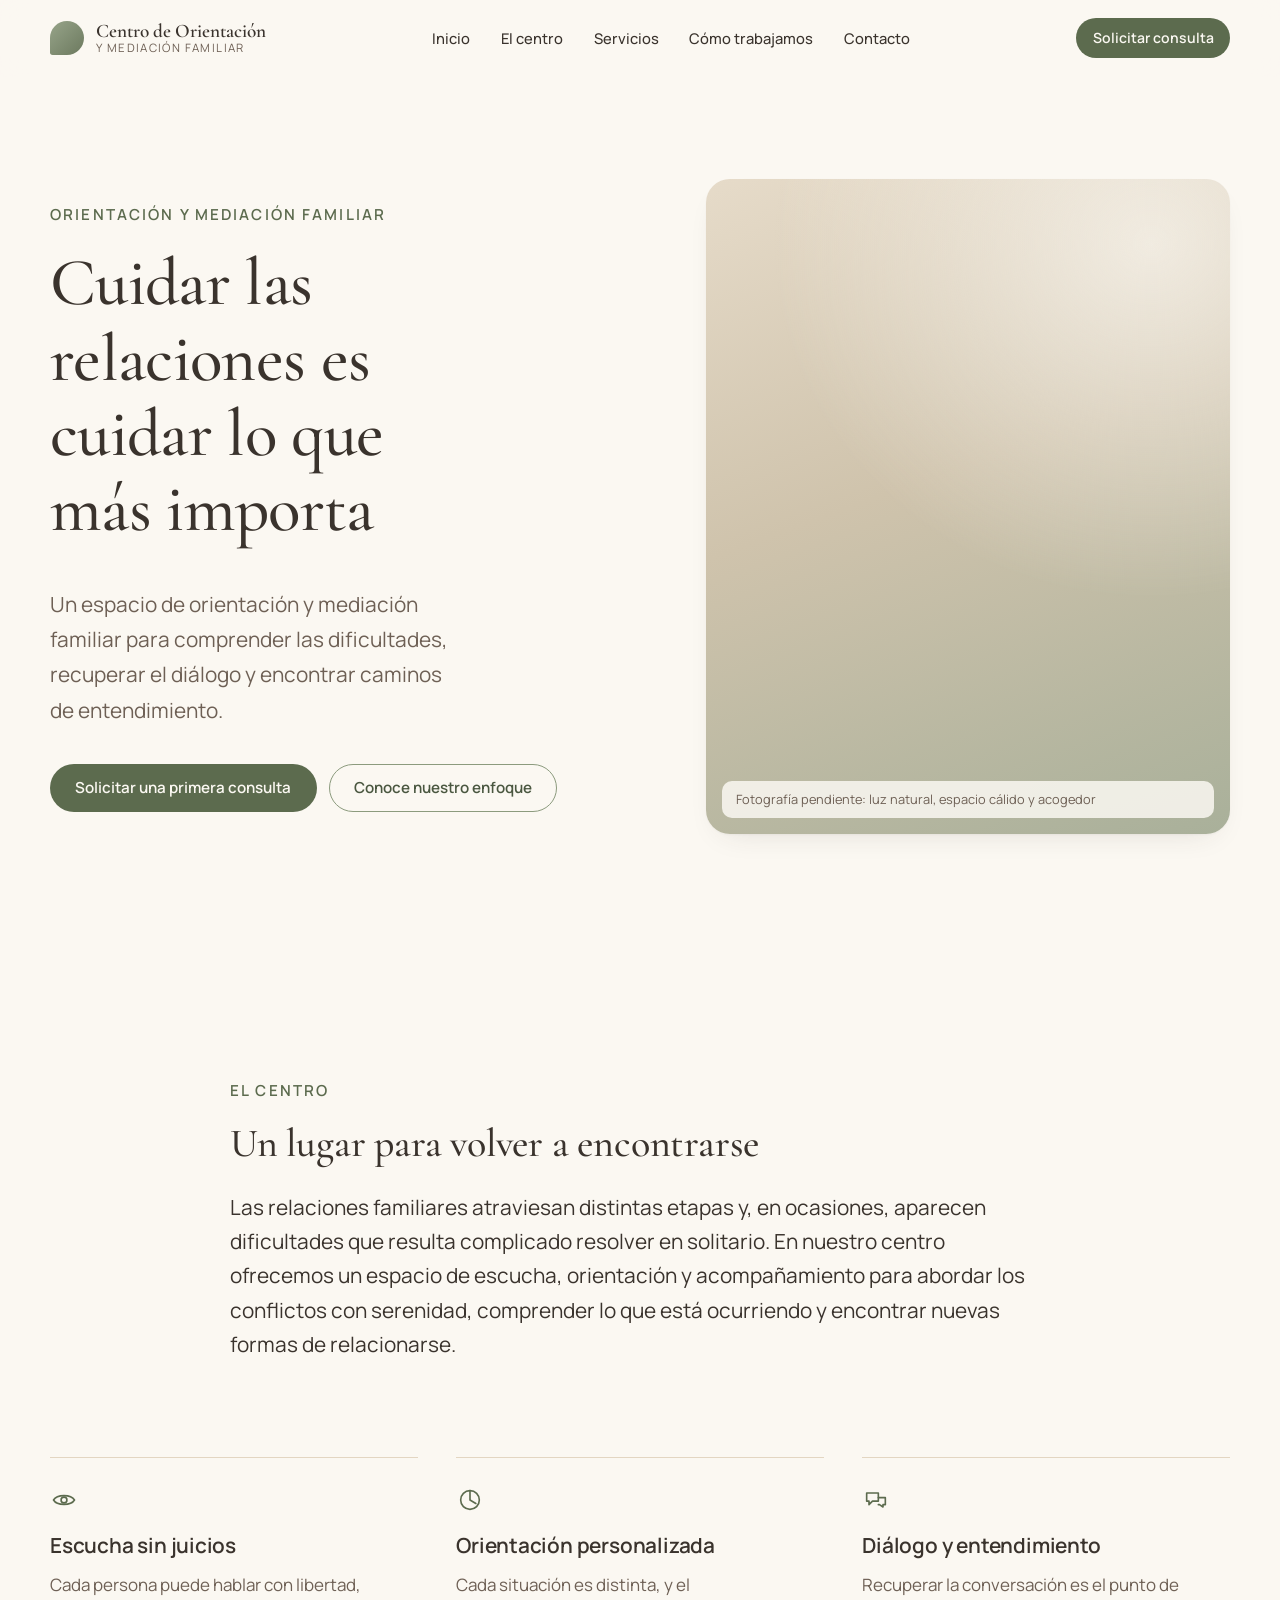
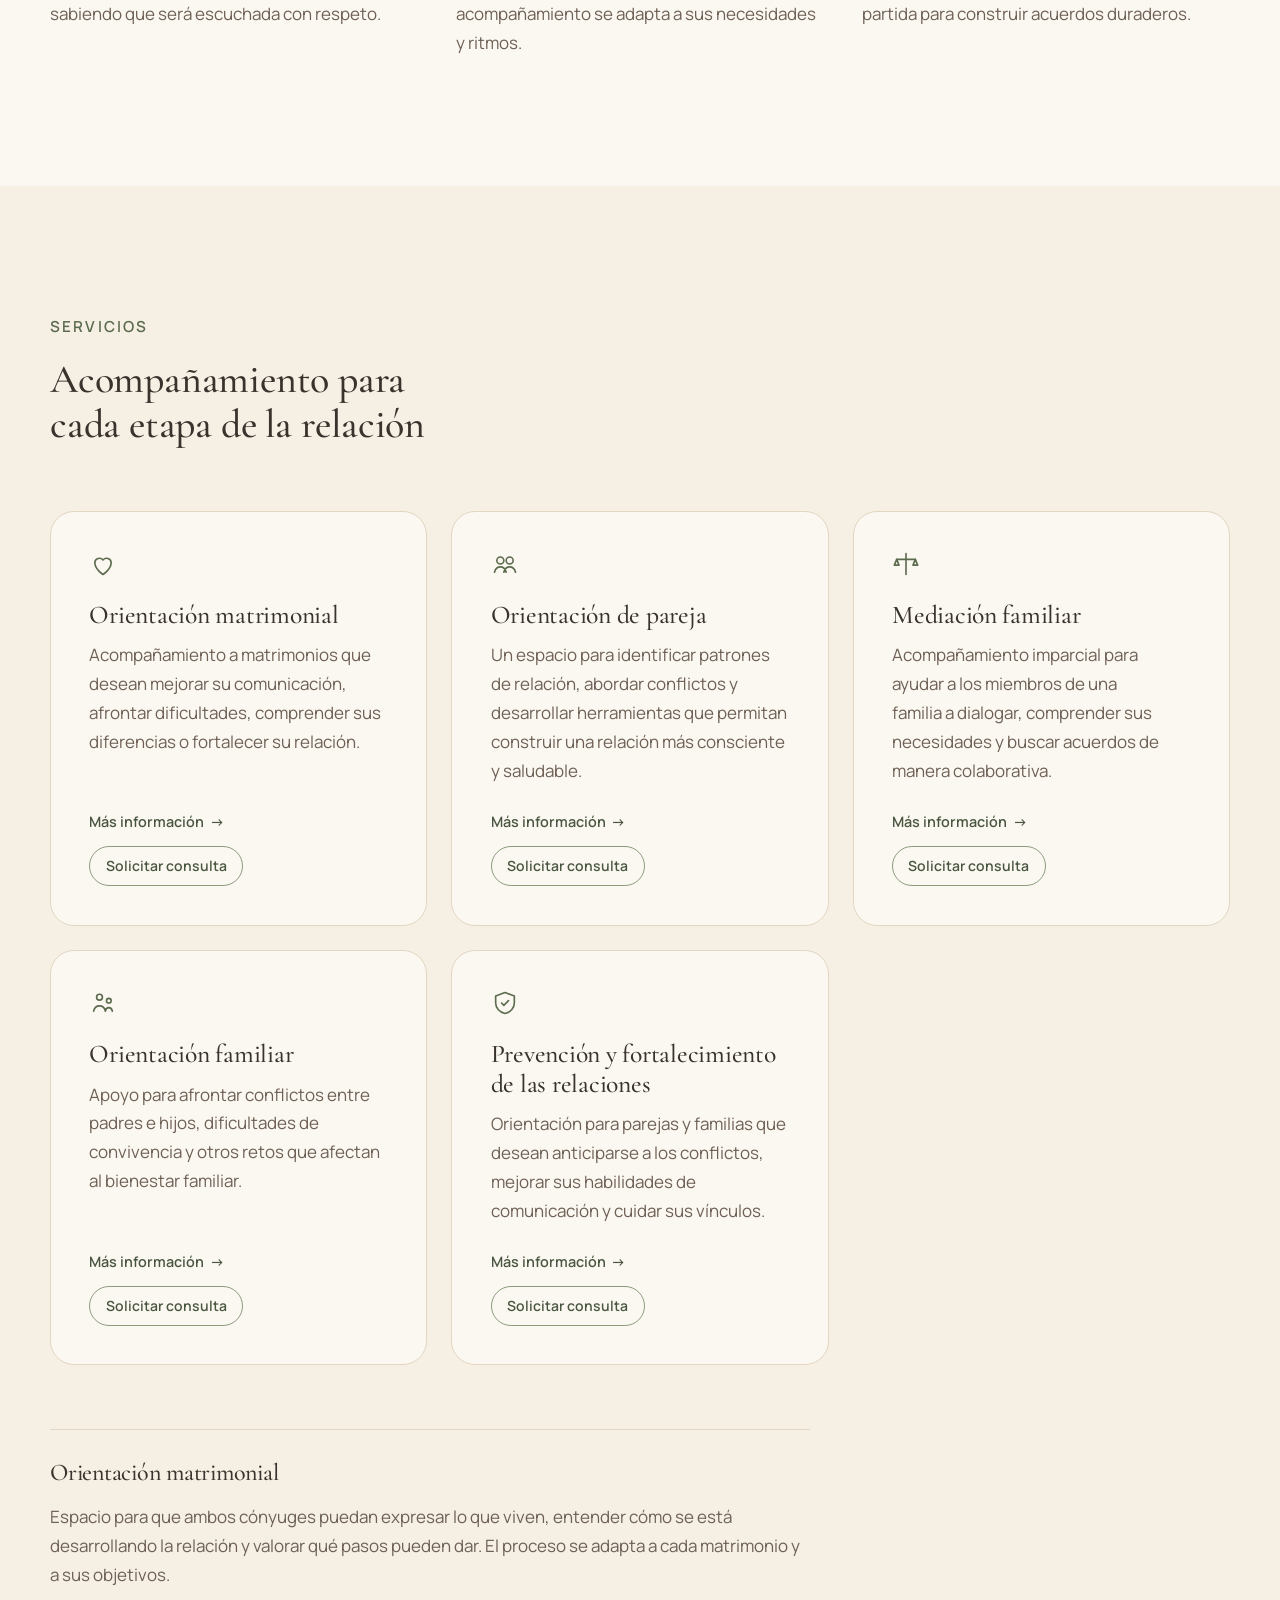
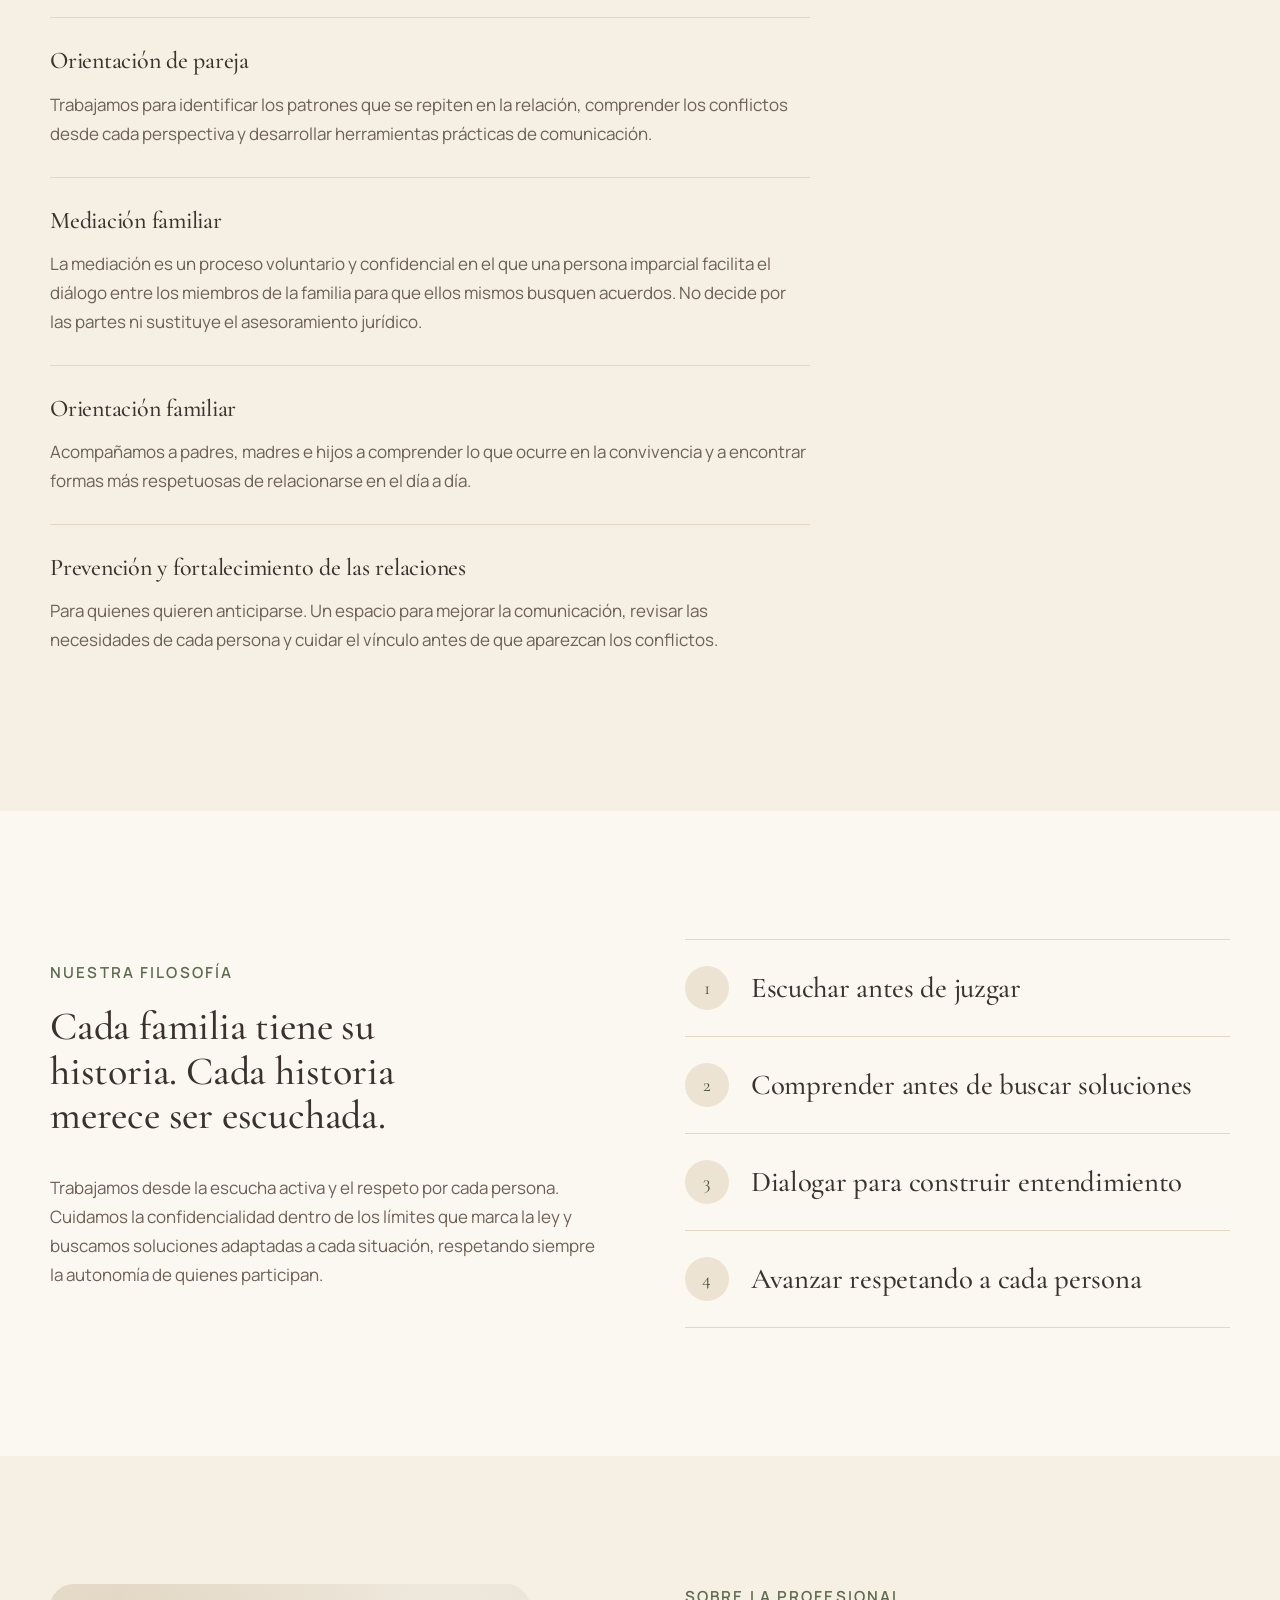
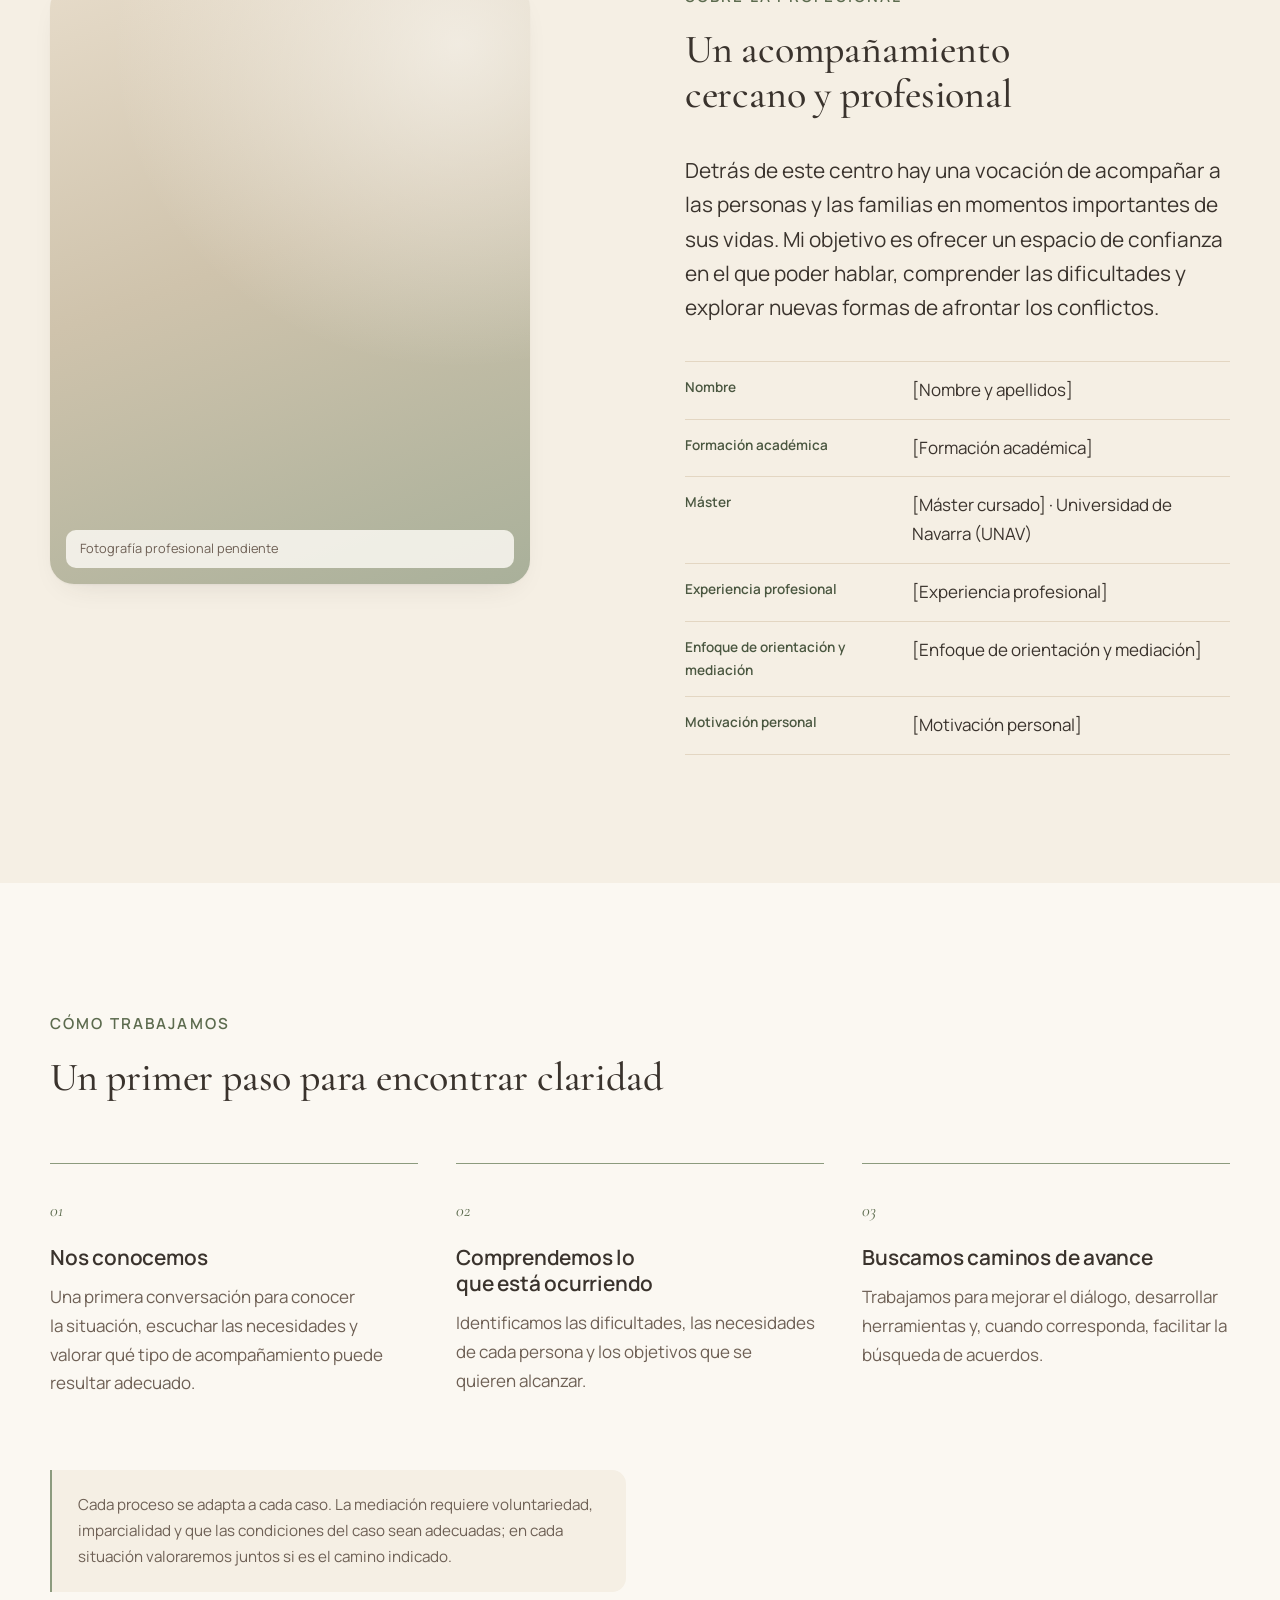
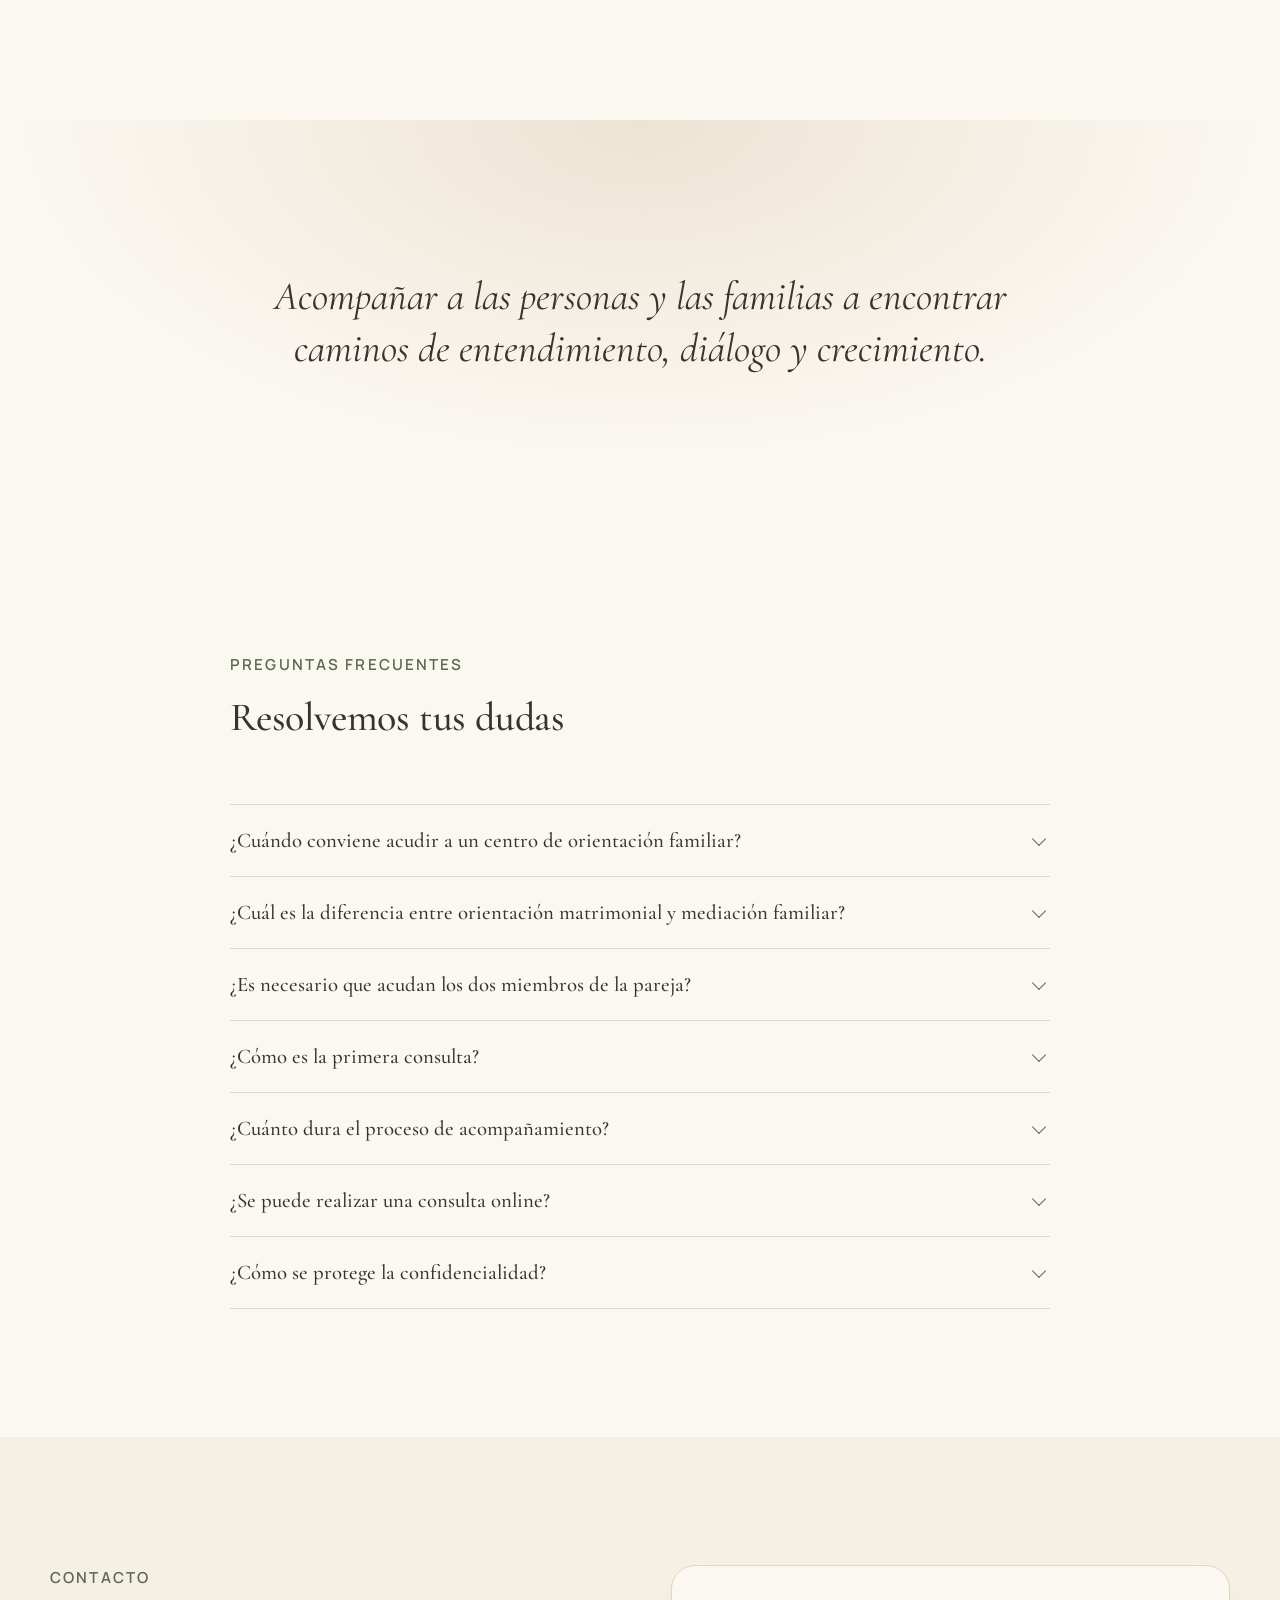
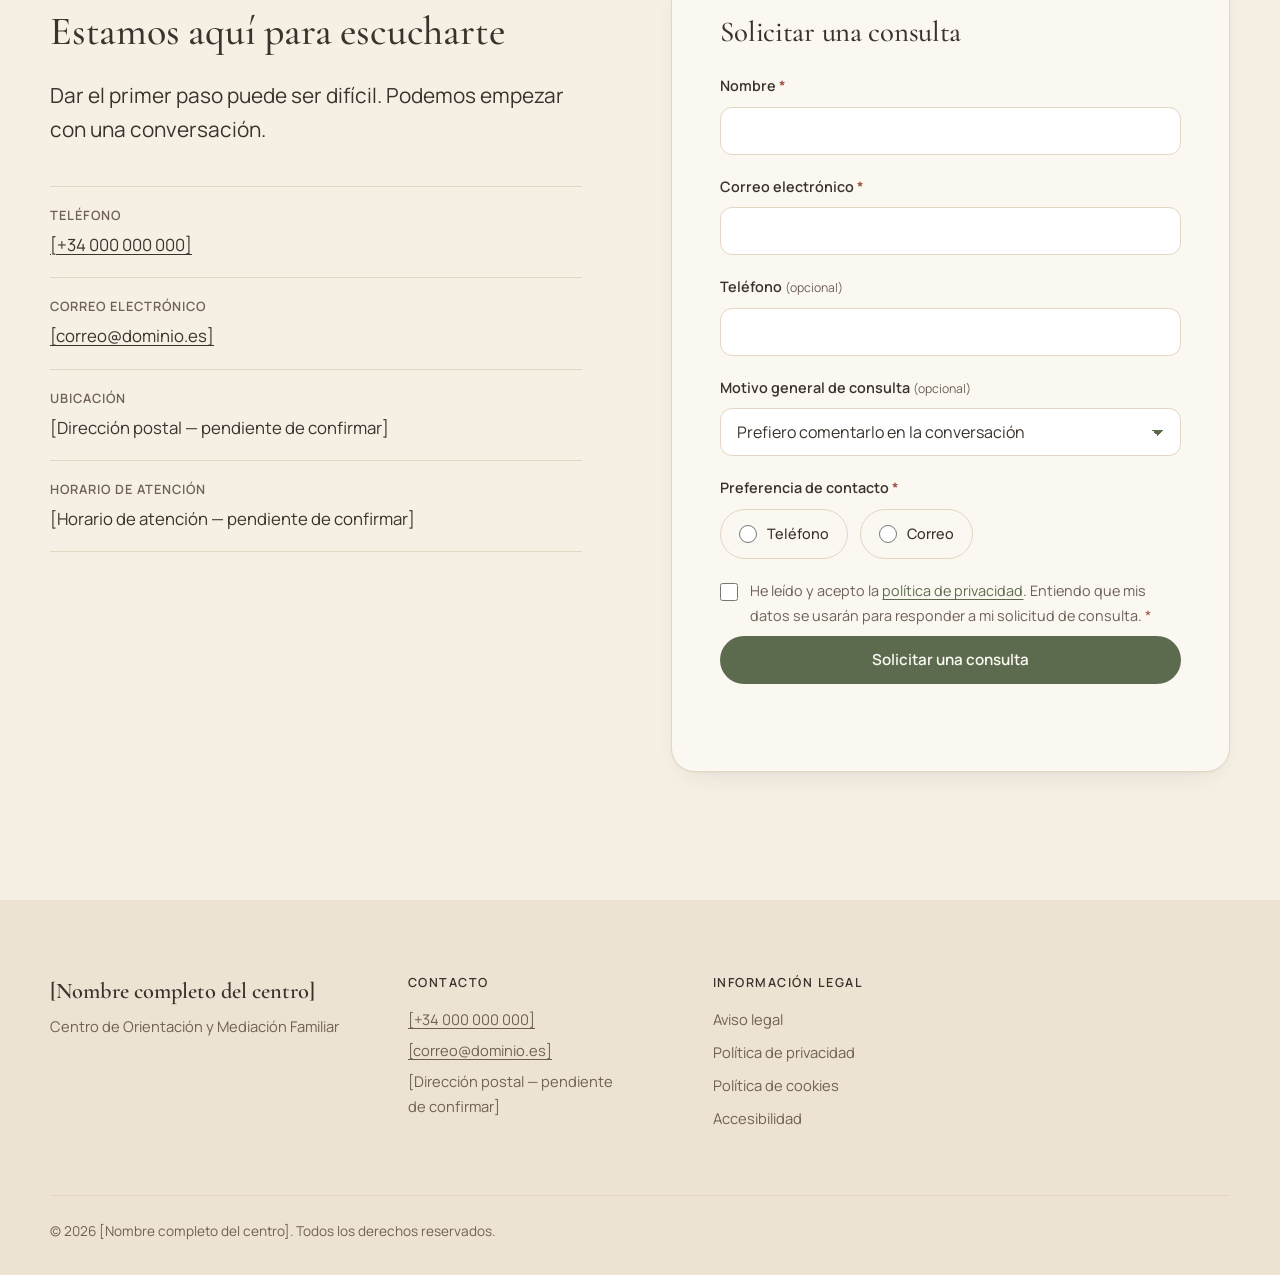
==== index.html @ 53cd1430 "Añade la web del Centro de Orientación y Mediación Familiar Sitio estático con portada, presentación" ====
<!doctype html>
<html lang="es">
<head>
  <meta charset="utf-8">
  <meta name="viewport" content="width=device-width, initial-scale=1">

  <!-- SEO -->
  <title>Orientación Matrimonial, de Pareja y Mediación Familiar | Centro de Orientación y Mediación Familiar</title>
  <meta name="description" content="Centro de orientación familiar: orientación matrimonial, orientación de pareja, mediación familiar y orientación para familias. Un espacio de escucha para recuperar el diálogo.">
  <link rel="canonical" href="https://www.[dominio-del-centro].es/">
  <meta name="robots" content="index, follow">
  <meta name="theme-color" content="#F5EFE4">

  <!-- Open Graph -->
  <meta property="og:type" content="website">
  <meta property="og:locale" content="es_ES">
  <meta property="og:title" content="Cuidar las relaciones es cuidar lo que más importa">
  <meta property="og:description" content="Orientación matrimonial, de pareja y mediación familiar. Un espacio para recuperar el diálogo.">
  <meta property="og:url" content="https://www.[dominio-del-centro].es/">

  <!-- Fuentes: serif para titulares, sans para texto -->
  <link rel="preconnect" href="https://fonts.googleapis.com">
  <link rel="preconnect" href="https://fonts.gstatic.com" crossorigin>
  <link href="https://fonts.googleapis.com/css2?family=Cormorant+Garamond:ital,wght@0,400;0,500;0,600;1,400&family=Manrope:wght@400;500;600&display=swap" rel="stylesheet">

  <link rel="stylesheet" href="css/styles.css">
  <script>document.documentElement.classList.add("js");</script>
</head>
<body>
  <a class="skip-link" href="#main">Saltar al contenido</a>

  <header class="site-header" id="top">
    <div class="container header-inner">
      <a class="brand" href="#top" aria-label="Inicio, Centro de Orientación y Mediación Familiar">
        <span class="brand-mark" aria-hidden="true"></span>
        <span class="brand-text">
          <span class="brand-name">Centro de Orientación</span>
          <span class="brand-sub">y Mediación Familiar</span>
        </span>
      </a>

      <nav class="site-nav" id="site-nav" aria-label="Principal">
        <ul>
          <li><a href="#inicio">Inicio</a></li>
          <li><a href="#el-centro">El centro</a></li>
          <li><a href="#servicios">Servicios</a></li>
          <li><a href="#como-trabajamos">Cómo trabajamos</a></li>
          <li><a href="#contacto">Contacto</a></li>
        </ul>
      </nav>

      <div class="header-actions">
        <a class="btn btn-primary btn-small" href="#contacto"><span class="btn-long">Solicitar consulta</span><span class="btn-short">Consulta</span></a>
        <button class="nav-toggle" type="button" aria-controls="site-nav" aria-expanded="false" aria-label="Abrir menú">
          <span class="nav-toggle-bars" aria-hidden="true"></span>
        </button>
      </div>
    </div>
  </header>

  <main id="main">

    <!-- A. HERO -->
    <section class="hero" id="inicio" aria-labelledby="hero-title">
      <div class="container hero-grid">
        <div class="hero-copy reveal">
          <p class="eyebrow">Orientación y mediación familiar</p>
          <h1 id="hero-title">Cuidar las relaciones es cuidar lo que más importa</h1>
          <p class="lead">Un espacio de orientación y mediación familiar para comprender las dificultades, recuperar el diálogo y encontrar caminos de entendimiento.</p>
          <div class="btn-row">
            <a class="btn btn-primary" href="#contacto">Solicitar una primera consulta</a>
            <a class="btn btn-ghost" href="#enfoque">Conoce nuestro enfoque</a>
          </div>
        </div>

        <figure class="photo photo-hero reveal" style="--delay: 120ms">
          <div class="photo-frame" role="img" aria-label="Espacio luminoso con luz natural entrando por una ventana">
            <span class="photo-note">Fotografía pendiente: luz natural, espacio cálido y acogedor</span>
          </div>
        </figure>
      </div>
    </section>

    <!-- B. PRESENTACIÓN -->
    <section class="section" id="el-centro" aria-labelledby="centro-title">
      <div class="container narrow">
        <p class="eyebrow reveal">El centro</p>
        <h2 id="centro-title" class="reveal">Un lugar para volver a encontrarse</h2>
        <p class="text-large reveal">Las relaciones familiares atraviesan distintas etapas y, en ocasiones, aparecen dificultades que resulta complicado resolver en solitario. En nuestro centro ofrecemos un espacio de escucha, orientación y acompañamiento para abordar los conflictos con serenidad, comprender lo que está ocurriendo y encontrar nuevas formas de relacionarse.</p>
      </div>

      <div class="container pillars">
        <article class="pillar reveal">
          <svg class="icon" viewBox="0 0 24 24" aria-hidden="true"><path d="M3 12c3-5 15-5 18 0-3 5-15 5-18 0z"/><circle cx="12" cy="12" r="2.5"/></svg>
          <h3>Escucha sin juicios</h3>
          <p>Cada persona puede hablar con libertad, sabiendo que será escuchada con respeto.</p>
        </article>
        <article class="pillar reveal" style="--delay: 80ms">
          <svg class="icon" viewBox="0 0 24 24" aria-hidden="true"><circle cx="12" cy="12" r="8"/><path d="M12 4v8l5 3"/></svg>
          <h3>Orientación personalizada</h3>
          <p>Cada situación es distinta, y el acompañamiento se adapta a sus necesidades y ritmos.</p>
        </article>
        <article class="pillar reveal" style="--delay: 160ms">
          <svg class="icon" viewBox="0 0 24 24" aria-hidden="true"><path d="M4 6h10v7H9l-3 3v-3H4z"/><path d="M14 10h6v6h-2v2l-3-2h-1"/></svg>
          <h3>Diálogo y entendimiento</h3>
          <p>Recuperar la conversación es el punto de partida para construir acuerdos duraderos.</p>
        </article>
      </div>
    </section>

    <!-- C. SERVICIOS -->
    <section class="section section-tint" id="servicios" aria-labelledby="servicios-title">
      <div class="container">
        <div class="section-head">
          <p class="eyebrow reveal">Servicios</p>
          <h2 id="servicios-title" class="reveal">Acompañamiento para cada etapa de la relación</h2>
        </div>

        <div class="services">
          <article class="card reveal">
            <svg class="icon" viewBox="0 0 24 24" aria-hidden="true"><path d="M12 21s-7-4.5-7-10a4 4 0 0 1 7-2.5A4 4 0 0 1 19 11c0 5.5-7 10-7 10z"/></svg>
            <h3>Orientación matrimonial</h3>
            <p>Acompañamiento a matrimonios que desean mejorar su comunicación, afrontar dificultades, comprender sus diferencias o fortalecer su relación.</p>
            <div class="card-actions">
              <a class="link-more" href="#servicio-matrimonial" aria-describedby="s1">Más información</a>
              <a class="btn btn-small btn-ghost" href="#contacto">Solicitar consulta</a>
            </div>
            <span id="s1" class="sr-only">sobre orientación matrimonial</span>
          </article>

          <article class="card reveal" style="--delay: 60ms">
            <svg class="icon" viewBox="0 0 24 24" aria-hidden="true"><circle cx="8" cy="9" r="3"/><circle cx="16" cy="9" r="3"/><path d="M3 19c.8-3 2.8-4.5 5-4.5s4.2 1.5 5 4.5M11 19c.8-3 2.8-4.5 5-4.5s4.2 1.5 5 4.5"/></svg>
            <h3>Orientación de pareja</h3>
            <p>Un espacio para identificar patrones de relación, abordar conflictos y desarrollar herramientas que permitan construir una relación más consciente y saludable.</p>
            <div class="card-actions">
              <a class="link-more" href="#servicio-pareja" aria-describedby="s2">Más información</a>
              <a class="btn btn-small btn-ghost" href="#contacto">Solicitar consulta</a>
            </div>
            <span id="s2" class="sr-only">sobre orientación de pareja</span>
          </article>

          <article class="card reveal" style="--delay: 120ms">
            <svg class="icon" viewBox="0 0 24 24" aria-hidden="true"><path d="M12 3v18M4 8h16"/><path d="M4 8l-2 5h4zM20 8l-2 5h4z"/></svg>
            <h3>Mediación familiar</h3>
            <p>Acompañamiento imparcial para ayudar a los miembros de una familia a dialogar, comprender sus necesidades y buscar acuerdos de manera colaborativa.</p>
            <div class="card-actions">
              <a class="link-more" href="#servicio-mediacion" aria-describedby="s3">Más información</a>
              <a class="btn btn-small btn-ghost" href="#contacto">Solicitar consulta</a>
            </div>
            <span id="s3" class="sr-only">sobre mediación familiar</span>
          </article>

          <article class="card reveal" style="--delay: 60ms">
            <svg class="icon" viewBox="0 0 24 24" aria-hidden="true"><circle cx="9" cy="7" r="2.5"/><circle cx="17" cy="10" r="2"/><path d="M4 19c.6-3 2.5-4.5 5-4.5S13.4 16 14 19M14 19c.4-2 1.6-3 3-3s2.6 1 3 3"/></svg>
            <h3>Orientación familiar</h3>
            <p>Apoyo para afrontar conflictos entre padres e hijos, dificultades de convivencia y otros retos que afectan al bienestar familiar.</p>
            <div class="card-actions">
              <a class="link-more" href="#servicio-familiar" aria-describedby="s4">Más información</a>
              <a class="btn btn-small btn-ghost" href="#contacto">Solicitar consulta</a>
            </div>
            <span id="s4" class="sr-only">sobre orientación familiar</span>
          </article>

          <article class="card reveal" style="--delay: 120ms">
            <svg class="icon" viewBox="0 0 24 24" aria-hidden="true"><path d="M12 3l8 3v6c0 4.5-3.4 8-8 9-4.6-1-8-4.5-8-9V6z"/><path d="M9 12l2 2 4-4"/></svg>
            <h3>Prevención y fortalecimiento de las relaciones</h3>
            <p>Orientación para parejas y familias que desean anticiparse a los conflictos, mejorar sus habilidades de comunicación y cuidar sus vínculos.</p>
            <div class="card-actions">
              <a class="link-more" href="#servicio-prevencion" aria-describedby="s5">Más información</a>
              <a class="btn btn-small btn-ghost" href="#contacto">Solicitar consulta</a>
            </div>
            <span id="s5" class="sr-only">sobre prevención y fortalecimiento de las relaciones</span>
          </article>
        </div>

        <!-- Detalle de cada servicio (ancla "Más información") -->
        <div class="service-details">
          <div class="service-detail" id="servicio-matrimonial">
            <h3>Orientación matrimonial</h3>
            <p>Espacio para que ambos cónyuges puedan expresar lo que viven, entender cómo se está desarrollando la relación y valorar qué pasos pueden dar. El proceso se adapta a cada matrimonio y a sus objetivos.</p>
          </div>
          <div class="service-detail" id="servicio-pareja">
            <h3>Orientación de pareja</h3>
            <p>Trabajamos para identificar los patrones que se repiten en la relación, comprender los conflictos desde cada perspectiva y desarrollar herramientas prácticas de comunicación.</p>
          </div>
          <div class="service-detail" id="servicio-mediacion">
            <h3>Mediación familiar</h3>
            <p>La mediación es un proceso voluntario y confidencial en el que una persona imparcial facilita el diálogo entre los miembros de la familia para que ellos mismos busquen acuerdos. No decide por las partes ni sustituye el asesoramiento jurídico.</p>
          </div>
          <div class="service-detail" id="servicio-familiar">
            <h3>Orientación familiar</h3>
            <p>Acompañamos a padres, madres e hijos a comprender lo que ocurre en la convivencia y a encontrar formas más respetuosas de relacionarse en el día a día.</p>
          </div>
          <div class="service-detail" id="servicio-prevencion">
            <h3>Prevención y fortalecimiento de las relaciones</h3>
            <p>Para quienes quieren anticiparse. Un espacio para mejorar la comunicación, revisar las necesidades de cada persona y cuidar el vínculo antes de que aparezcan los conflictos.</p>
          </div>
        </div>
      </div>
    </section>

    <!-- D. FILOSOFÍA -->
    <section class="section" id="filosofia" aria-labelledby="filosofia-title">
      <div class="container split">
        <div class="reveal">
          <p class="eyebrow">Nuestra filosofía</p>
          <h2 id="filosofia-title">Cada familia tiene su historia. Cada historia merece ser escuchada.</h2>
          <p>Trabajamos desde la escucha activa y el respeto por cada persona. Cuidamos la confidencialidad dentro de los límites que marca la ley y buscamos soluciones adaptadas a cada situación, respetando siempre la autonomía de quienes participan.</p>
        </div>
        <ol class="principles">
          <li class="reveal"><span class="principle-num">1</span><div><h3>Escuchar antes de juzgar</h3></div></li>
          <li class="reveal" style="--delay: 60ms"><span class="principle-num">2</span><div><h3>Comprender antes de buscar soluciones</h3></div></li>
          <li class="reveal" style="--delay: 120ms"><span class="principle-num">3</span><div><h3>Dialogar para construir entendimiento</h3></div></li>
          <li class="reveal" style="--delay: 180ms"><span class="principle-num">4</span><div><h3>Avanzar respetando a cada persona</h3></div></li>
        </ol>
      </div>
    </section>

    <!-- E. SOBRE LA PROFESIONAL -->
    <section class="section section-tint" id="profesional" aria-labelledby="profesional-title">
      <div class="container split profile">
        <figure class="photo reveal">
          <div class="photo-frame photo-portrait" role="img" aria-label="Retrato profesional de la fundadora">
            <span class="photo-note">Fotografía profesional pendiente</span>
          </div>
        </figure>

        <div class="reveal">
          <p class="eyebrow">Sobre la profesional</p>
          <h2 id="profesional-title">Un acompañamiento cercano y profesional</h2>
          <p class="text-large">Detrás de este centro hay una vocación de acompañar a las personas y las familias en momentos importantes de sus vidas. Mi objetivo es ofrecer un espacio de confianza en el que poder hablar, comprender las dificultades y explorar nuevas formas de afrontar los conflictos.</p>

          <dl class="profile-data">
            <div><dt>Nombre</dt><dd data-cfg="founderName">[Nombre y apellidos]</dd></div>
            <div><dt>Formación académica</dt><dd data-cfg="founderTraining">[Formación académica]</dd></div>
            <div><dt>Máster</dt><dd data-cfg="founderMaster">[Máster cursado] · Universidad de Navarra (UNAV)</dd></div>
            <div><dt>Experiencia profesional</dt><dd data-cfg="founderExperience">[Experiencia profesional]</dd></div>
            <div><dt>Enfoque de orientación y mediación</dt><dd data-cfg="founderApproach">[Enfoque de orientación y mediación]</dd></div>
            <div><dt>Motivación personal</dt><dd data-cfg="founderMotivation">[Motivación personal]</dd></div>
          </dl>
        </div>
      </div>
    </section>

    <!-- F. CÓMO TRABAJAMOS -->
    <section class="section" id="como-trabajamos" aria-labelledby="proceso-title">
      <div class="container">
        <div class="section-head">
          <p class="eyebrow reveal">Cómo trabajamos</p>
          <h2 id="proceso-title" class="reveal">Un primer paso para encontrar claridad</h2>
        </div>

        <ol class="steps">
          <li class="step reveal">
            <span class="step-num" aria-hidden="true">01</span>
            <h3>Nos conocemos</h3>
            <p>Una primera conversación para conocer la situación, escuchar las necesidades y valorar qué tipo de acompañamiento puede resultar adecuado.</p>
          </li>
          <li class="step reveal" style="--delay: 80ms">
            <span class="step-num" aria-hidden="true">02</span>
            <h3>Comprendemos lo que está ocurriendo</h3>
            <p>Identificamos las dificultades, las necesidades de cada persona y los objetivos que se quieren alcanzar.</p>
          </li>
          <li class="step reveal" style="--delay: 160ms">
            <span class="step-num" aria-hidden="true">03</span>
            <h3>Buscamos caminos de avance</h3>
            <p>Trabajamos para mejorar el diálogo, desarrollar herramientas y, cuando corresponda, facilitar la búsqueda de acuerdos.</p>
          </li>
        </ol>

        <p class="note reveal">Cada proceso se adapta a cada caso. La mediación requiere voluntariedad, imparcialidad y que las condiciones del caso sean adecuadas; en cada situación valoraremos juntos si es el camino indicado.</p>
      </div>
    </section>

    <!-- Bloque de transición: enfoque -->
    <section class="section section-quote" id="enfoque" aria-label="Nuestro enfoque">
      <div class="container narrow">
        <blockquote class="reveal">
          <p>Acompañar a las personas y las familias a encontrar caminos de entendimiento, diálogo y crecimiento.</p>
        </blockquote>
      </div>
    </section>

    <!-- G. PREGUNTAS FRECUENTES -->
    <section class="section" id="preguntas" aria-labelledby="faq-title">
      <div class="container narrow">
        <div class="section-head">
          <p class="eyebrow reveal">Preguntas frecuentes</p>
          <h2 id="faq-title" class="reveal">Resolvemos tus dudas</h2>
        </div>

        <div class="faq">
          <details class="reveal">
            <summary>¿Cuándo conviene acudir a un centro de orientación familiar?</summary>
            <p>Cuando se repiten los conflictos, cuesta hablar de lo que ocurre o se sienten distancia y desgaste, aunque no se sepa muy bien por dónde empezar. No hace falta que la situación sea urgente ni que exista una crisis.</p>
          </details>
          <details class="reveal">
            <summary>¿Cuál es la diferencia entre orientación matrimonial y mediación familiar?</summary>
            <p>La orientación matrimonial y de pareja acompaña a las personas a comprender su relación y mejorar la comunicación. La mediación familiar es un proceso estructurado, voluntario e imparcial en el que se busca que las partes lleguen a sus propios acuerdos. Te explicaremos cuál encaja mejor en tu caso.</p>
          </details>
          <details class="reveal">
            <summary>¿Es necesario que acudan los dos miembros de la pareja?</summary>
            <p>No siempre. En la orientación individual o de una sola parte también se puede trabajar la situación propia. En la mediación, la participación de todas las partes es necesaria y voluntaria. Lo valoraremos en la primera conversación.</p>
          </details>
          <details class="reveal">
            <summary>¿Cómo es la primera consulta?</summary>
            <p>Es una conversación para conocernos, entender qué está ocurriendo y explicarte cómo trabajamos. Puedes venir con tus dudas o sin ellas. Al final, valoraremos juntos si el acompañamiento es adecuado.</p>
          </details>
          <details class="reveal">
            <summary>¿Cuánto dura el proceso de acompañamiento?</summary>
            <p>Depende de cada caso, de los objetivos y del ritmo de las personas. Lo acordaremos desde el inicio y lo revisaremos de forma periódica.</p>
          </details>
          <details class="reveal">
            <summary>¿Se puede realizar una consulta online?</summary>
            <p>[Indicar aquí si el centro ofrece consultas online y en qué condiciones. Hasta que se confirme, no se ofrecen como modalidad.]</p>
          </details>
          <details class="reveal">
            <summary>¿Cómo se protege la confidencialidad?</summary>
            <p>La información que compartes es confidencial, dentro de los límites que establece la ley. Solo se utilizan tus datos para gestionar tu consulta. Consulta nuestra <a href="legal.html#privacidad">política de privacidad</a> para más detalles.</p>
          </details>
        </div>
      </div>
    </section>

    <!-- H. CONTACTO -->
    <section class="section section-tint" id="contacto" aria-labelledby="contacto-title">
      <div class="container contact-grid">
        <div class="reveal">
          <p class="eyebrow">Contacto</p>
          <h2 id="contacto-title">Estamos aquí para escucharte</h2>
          <p class="text-large">Dar el primer paso puede ser difícil. Podemos empezar con una conversación.</p>

          <ul class="contact-list">
            <li>
              <span class="contact-label">Teléfono</span>
              <a href="tel:" data-cfg-href="phone" data-cfg-text="phone">[+34 000 000 000]</a>
            </li>
            <li>
              <span class="contact-label">Correo electrónico</span>
              <a href="mailto:" data-cfg-href="email" data-cfg-text="email">[correo@dominio.es]</a>
            </li>
            <li>
              <span class="contact-label">Ubicación</span>
              <span data-cfg="address">[Dirección postal — pendiente de confirmar]</span>
            </li>
            <li>
              <span class="contact-label">Horario de atención</span>
              <span data-cfg="schedule">[Horario de atención — pendiente de confirmar]</span>
            </li>
          </ul>
        </div>

        <form class="form reveal" id="consulta-form" novalidate>
          <h3>Solicitar una consulta</h3>

          <div class="field">
            <label for="nombre">Nombre <span class="req" aria-hidden="true">*</span></label>
            <input id="nombre" name="nombre" type="text" autocomplete="name" required minlength="2" maxlength="100" aria-describedby="nombre-error">
            <p class="error" id="nombre-error" role="alert" hidden></p>
          </div>

          <div class="field">
            <label for="email">Correo electrónico <span class="req" aria-hidden="true">*</span></label>
            <input id="email" name="email" type="email" autocomplete="email" required maxlength="254" aria-describedby="email-error">
            <p class="error" id="email-error" role="alert" hidden></p>
          </div>

          <div class="field">
            <label for="telefono">Teléfono <span class="optional">(opcional)</span></label>
            <input id="telefono" name="telefono" type="tel" autocomplete="tel" inputmode="tel" pattern="[+0-9 ()-]{6,20}" maxlength="20" aria-describedby="telefono-error">
            <p class="error" id="telefono-error" role="alert" hidden></p>
          </div>

          <div class="field">
            <label for="motivo">Motivo general de consulta <span class="optional">(opcional)</span></label>
            <select id="motivo" name="motivo">
              <option value="">Prefiero comentarlo en la conversación</option>
              <option value="matrimonial">Orientación matrimonial</option>
              <option value="pareja">Orientación de pareja</option>
              <option value="mediacion">Mediación familiar</option>
              <option value="familiar">Orientación familiar</option>
              <option value="prevencion">Prevención y fortalecimiento</option>
              <option value="otro">Otro</option>
            </select>
          </div>

          <fieldset class="field">
            <legend>Preferencia de contacto <span class="req" aria-hidden="true">*</span></legend>
            <div class="radio-row">
              <label><input type="radio" name="preferencia" value="telefono" required> Teléfono</label>
              <label><input type="radio" name="preferencia" value="correo"> Correo</label>
            </div>
            <p class="error" id="preferencia-error" role="alert" hidden></p>
          </fieldset>

          <label class="consent">
            <input type="checkbox" name="privacidad" id="privacidad" required aria-describedby="privacidad-error">
            <span>He leído y acepto la <a href="legal.html#privacidad">política de privacidad</a>. Entiendo que mis datos se usarán para responder a mi solicitud de consulta. <span class="req" aria-hidden="true">*</span></span>
          </label>
          <p class="error" id="privacidad-error" role="alert" hidden></p>

          <!-- Campo trampa contra robots: debe quedar vacío -->
          <div class="hp" aria-hidden="true">
            <label for="web">No rellenar</label>
            <input id="web" name="web" type="text" tabindex="-1" autocomplete="off">
          </div>

          <button class="btn btn-primary btn-block" type="submit">Solicitar una consulta</button>
          <p class="form-status" id="form-status" role="status" aria-live="polite"></p>
        </form>
      </div>
    </section>

  </main>

  <footer class="site-footer">
    <div class="container footer-grid">
      <div>
        <p class="footer-name" data-cfg="centerName">[Nombre completo del centro]</p>
        <p class="footer-muted">Centro de Orientación y Mediación Familiar</p>
      </div>
      <div>
        <p class="footer-title">Contacto</p>
        <p class="footer-muted"><a href="tel:" data-cfg-href="phone" data-cfg-text="phone">[+34 000 000 000]</a></p>
        <p class="footer-muted"><a href="mailto:" data-cfg-href="email" data-cfg-text="email">[correo@dominio.es]</a></p>
        <p class="footer-muted" data-cfg="address">[Dirección postal — pendiente de confirmar]</p>
      </div>
      <nav aria-label="Legal y accesibilidad">
        <p class="footer-title">Información legal</p>
        <ul class="footer-links">
          <li><a href="legal.html#aviso">Aviso legal</a></li>
          <li><a href="legal.html#privacidad">Política de privacidad</a></li>
          <li><a href="legal.html#cookies">Política de cookies</a></li>
          <li><a href="legal.html#accesibilidad">Accesibilidad</a></li>
        </ul>
      </nav>
      <div class="footer-social" data-cfg-social></div>
    </div>
    <div class="container footer-bottom">
      <p>© <span data-year>2026</span> <span data-cfg="centerName">[Nombre completo del centro]</span>. Todos los derechos reservados.</p>
    </div>
  </footer>

  <a class="to-top" href="#top" aria-label="Volver arriba">↑</a>

  <script src="js/config.js"></script>
  <script src="js/main.js"></script>
</body>
</html>
---- css/styles.css ----
/* ==========================================================================
   Centro de Orientación y Mediación Familiar
   Tokens de color y tipografía
   ========================================================================== */
:root {
  /* Superficies */
  --ivory: #FBF8F2;          /* marfil, fondo principal */
  --off-white: #F5EFE4;      /* blanco roto */
  --beige: #EDE3D3;          /* beige cálido */
  --sand: #E3D6C2;           /* bordes y superficies suaves */

  /* Acentos */
  --sage: #8C9B7E;           /* verde salvia (decorativo) */
  --olive: #5C6B4E;          /* verde oliva (botones, acentos con texto) */
  --olive-dark: #4A5740;     /* hover/active de botones */

  /* Texto */
  --ink: #3A332D;            /* texto principal */
  --taupe: #6E6055;          /* marrón topo, texto secundario */
  --warm-gray: #8A8077;      /* gris cálido, solo para elementos no textuales */

  /* Estados */
  --error: #9A4B3C;

  /* Tipografía */
  --font-serif: "Cormorant Garamond", "Iowan Old Style", "Palatino Linotype", Georgia, serif;
  --font-sans: "Manrope", system-ui, -apple-system, "Segoe UI", Roboto, sans-serif;

  /* Escala */
  --step--1: clamp(0.875rem, 0.84rem + 0.15vw, 0.95rem);
  --step-0: clamp(1rem, 0.96rem + 0.2vw, 1.0625rem);
  --step-1: clamp(1.125rem, 1.05rem + 0.4vw, 1.3rem);
  --step-2: clamp(1.75rem, 1.4rem + 1.6vw, 2.5rem);
  --step-3: clamp(2.5rem, 1.8rem + 3vw, 4.25rem);

  /* Espaciado y forma */
  --container: 1180px;
  --gutter: 16px;
  --section-y: clamp(72px, 10vw, 136px);
  --radius: 14px;
  --radius-lg: 24px;
  --shadow: 0 1px 2px rgba(58, 51, 45, 0.04), 0 12px 32px -18px rgba(58, 51, 45, 0.18);

  /* Movimiento: curvas fuertes de salida, nada de ease-in en UI */
  --ease-out: cubic-bezier(0.23, 1, 0.32, 1);
  --ease-in-out: cubic-bezier(0.77, 0, 0.175, 1);
  --dur-fast: 160ms;
  --dur: 240ms;
  --dur-reveal: 600ms;
}

/* ==========================================================================
   Base
   ========================================================================== */
*,
*::before,
*::after {
  box-sizing: border-box;
}

html {
  scroll-behavior: smooth;
  scroll-padding-top: 96px;
  -webkit-text-size-adjust: 100%;
}

body {
  margin: 0;
  background: var(--ivory);
  color: var(--ink);
  font-family: var(--font-sans);
  font-size: var(--step-0);
  line-height: 1.7;
  -webkit-font-smoothing: antialiased;
  text-rendering: optimizeLegibility;
}

img,
svg {
  display: block;
  max-width: 100%;
}

h1,
h2,
h3 {
  margin: 0 0 0.6em;
  font-family: var(--font-serif);
  font-weight: 500;
  line-height: 1.12;
  color: var(--ink);
  text-wrap: balance;
}

h1 { font-size: var(--step-3); letter-spacing: -0.01em; }
h2 { font-size: var(--step-2); letter-spacing: -0.005em; }
h3 { font-size: var(--step-1); line-height: 1.25; font-weight: 600; font-family: var(--font-sans); letter-spacing: -0.01em; }

p {
  margin: 0 0 1em;
  color: var(--taupe);
  text-wrap: pretty;
}

a {
  color: var(--olive);
  text-decoration-thickness: 1px;
  text-underline-offset: 0.2em;
}

a:hover {
  color: var(--olive-dark);
}

:focus-visible {
  outline: 2px solid var(--olive);
  outline-offset: 3px;
  border-radius: 4px;
}

.container {
  width: min(100% - var(--gutter) * 2, var(--container));
  margin-inline: auto;
}

.narrow {
  max-width: 820px;
}

.sr-only {
  position: absolute;
  width: 1px;
  height: 1px;
  padding: 0;
  margin: -1px;
  overflow: hidden;
  clip: rect(0, 0, 0, 0);
  white-space: nowrap;
  border: 0;
}

.skip-link {
  position: absolute;
  left: 16px;
  top: -100px;
  z-index: 100;
  padding: 10px 16px;
  background: var(--ink);
  color: var(--ivory);
  border-radius: 8px;
  text-decoration: none;
}

.skip-link:focus {
  top: 12px;
}

.eyebrow {
  margin-bottom: 1.1rem;
  font-size: var(--step--1);
  font-weight: 600;
  letter-spacing: 0.14em;
  text-transform: uppercase;
  color: var(--olive);
}

.text-large {
  font-size: var(--step-1);
  line-height: 1.65;
  color: var(--ink);
}

.lead {
  font-size: var(--step-1);
  max-width: 34ch;
}

.section {
  padding-block: var(--section-y);
}

.section-tint {
  background: var(--off-white);
}

.section-head {
  max-width: 640px;
  margin-bottom: clamp(40px, 6vw, 64px);
}

.section-head h2 {
  margin-bottom: 0;
}

/* ==========================================================================
   Botones y enlaces
   ========================================================================== */
.btn {
  display: inline-flex;
  align-items: center;
  justify-content: center;
  gap: 0.5em;
  min-height: 48px;
  padding: 0.8em 1.6em;
  border: 1px solid transparent;
  border-radius: 999px;
  font: inherit;
  font-size: 0.95rem;
  font-weight: 600;
  line-height: 1.2;
  text-decoration: none;
  cursor: pointer;
  transition:
    transform var(--dur-fast) var(--ease-out),
    background-color var(--dur) var(--ease-out),
    color var(--dur) var(--ease-out),
    border-color var(--dur) var(--ease-out);
}

.btn:active {
  transform: scale(0.97);
}

.btn-primary {
  background: var(--olive);
  color: var(--ivory);
}

.btn-primary:hover {
  background: var(--olive-dark);
  color: var(--ivory);
}

.btn-ghost {
  background: transparent;
  border-color: var(--sage);
  color: var(--olive-dark);
}

.btn-ghost:hover {
  background: var(--beige);
  color: var(--ink);
}

.btn-small {
  min-height: 40px;
  padding: 0.5em 1.1em;
  font-size: 0.875rem;
}

.btn-block {
  width: 100%;
}

.btn-row {
  display: flex;
  flex-wrap: wrap;
  gap: 12px;
  margin-top: 2.25rem;
}

.link-more {
  display: inline-flex;
  align-items: center;
  gap: 0.4em;
  font-weight: 600;
  font-size: 0.9rem;
  color: var(--olive-dark);
  text-decoration: none;
  background-image: linear-gradient(currentColor, currentColor);
  background-size: 0% 1px;
  background-position: 0 100%;
  background-repeat: no-repeat;
  transition: background-size var(--dur) var(--ease-out);
}

.link-more::after {
  content: "→";
  transition: transform var(--dur) var(--ease-out);
}

@media (hover: hover) and (pointer: fine) {
  .link-more:hover {
    background-size: 100% 1px;
  }
  .link-more:hover::after {
    transform: translateX(3px);
  }
}

/* ==========================================================================
   Cabecera y navegación
   ========================================================================== */
.site-header {
  position: sticky;
  top: 0;
  z-index: 50;
  background: rgba(251, 248, 242, 0.88);
  backdrop-filter: saturate(1.2) blur(12px);
  -webkit-backdrop-filter: saturate(1.2) blur(12px);
  border-bottom: 1px solid transparent;
  transition: border-color var(--dur) var(--ease-out);
}

.site-header.is-scrolled {
  border-bottom-color: var(--sand);
}

.header-inner {
  display: flex;
  align-items: center;
  justify-content: space-between;
  gap: 24px;
  min-height: 76px;
}

.brand {
  display: flex;
  align-items: center;
  gap: 12px;
  color: var(--ink);
  text-decoration: none;
}

.brand:hover {
  color: var(--ink);
}

.brand-mark {
  width: 34px;
  height: 34px;
  border-radius: 50% 50% 50% 8%;
  background: linear-gradient(135deg, var(--sage), var(--olive));
  opacity: 0.9;
}

.brand-text {
  display: flex;
  flex-direction: column;
  line-height: 1.1;
}

.brand-name {
  font-family: var(--font-serif);
  font-size: 1.2rem;
  font-weight: 600;
}

.brand-sub {
  font-size: 0.72rem;
  letter-spacing: 0.12em;
  text-transform: uppercase;
  color: var(--taupe);
}

.site-nav ul {
  display: flex;
  gap: clamp(18px, 2.4vw, 34px);
  margin: 0;
  padding: 0;
  list-style: none;
}

.site-nav a {
  position: relative;
  color: var(--ink);
  font-size: 0.92rem;
  font-weight: 500;
  text-decoration: none;
  padding-block: 6px;
}

.site-nav a::after {
  content: "";
  position: absolute;
  left: 0;
  right: 0;
  bottom: 0;
  height: 1px;
  background: var(--olive);
  transform: scaleX(0);
  transform-origin: left;
  transition: transform var(--dur) var(--ease-out);
}

@media (hover: hover) and (pointer: fine) {
  .site-nav a:hover::after {
    transform: scaleX(1);
  }
}

.header-actions {
  display: flex;
  align-items: center;
  gap: 12px;
}

.nav-toggle {
  display: none;
  width: 44px;
  height: 44px;
  padding: 0;
  border: 1px solid var(--sand);
  border-radius: 50%;
  background: var(--ivory);
  cursor: pointer;
  transition: transform var(--dur-fast) var(--ease-out);
}

.nav-toggle:active {
  transform: scale(0.96);
}

.nav-toggle-bars,
.nav-toggle-bars::before,
.nav-toggle-bars::after {
  display: block;
  width: 18px;
  height: 1.5px;
  margin-inline: auto;
  background: var(--ink);
  border-radius: 2px;
  transition: transform var(--dur) var(--ease-out), opacity var(--dur) var(--ease-out);
}

.nav-toggle-bars {
  position: relative;
}

.nav-toggle-bars::before,
.nav-toggle-bars::after {
  content: "";
  position: absolute;
  left: 0;
  right: 0;
}

.nav-toggle-bars::before { top: -6px; }
.nav-toggle-bars::after { top: 6px; }

.nav-toggle[aria-expanded="true"] .nav-toggle-bars {
  background: transparent;
}

.nav-toggle[aria-expanded="true"] .nav-toggle-bars::before {
  transform: translateY(6px) rotate(45deg);
}

.nav-toggle[aria-expanded="true"] .nav-toggle-bars::after {
  transform: translateY(-6px) rotate(-45deg);
}

@media (max-width: 920px) {
  .nav-toggle {
    display: block;
  }

  .site-nav {
    position: absolute;
    top: 100%;
    left: 0;
    right: 0;
    background: var(--ivory);
    border-bottom: 1px solid var(--sand);
    box-shadow: 0 20px 40px -24px rgba(58, 51, 45, 0.25);
    /* Se oculta con transform y opacity, nunca con display, para poder animarlo */
    opacity: 0;
    transform: translateY(-8px);
    pointer-events: none;
    visibility: hidden;
    transition:
      opacity var(--dur) var(--ease-out),
      transform var(--dur) var(--ease-out),
      visibility 0s linear var(--dur);
  }

  .site-nav.is-open {
    opacity: 1;
    transform: translateY(0);
    pointer-events: auto;
    visibility: visible;
    transition-delay: 0s;
  }

  .site-nav ul {
    flex-direction: column;
    gap: 0;
    padding: 8px var(--gutter) 20px;
  }

  .site-nav a {
    display: block;
    padding: 14px 0;
    font-size: 1rem;
    border-bottom: 1px solid var(--sand);
  }

  .site-nav li:last-child a {
    border-bottom: 0;
  }
}

.btn-short {
  display: none;
}

.btn-small {
  white-space: nowrap;
}

@media (max-width: 560px) {
  .header-inner {
    gap: 12px;
  }

  .brand {
    gap: 0;
  }

  .brand-mark {
    display: none;
  }

  .brand-name {
    font-size: 1.05rem;
    white-space: nowrap;
  }

  .brand-sub {
    white-space: nowrap;
  }

  .header-actions .btn-small {
    padding-inline: 1em;
  }

  .btn-long {
    display: none;
  }

  .btn-short {
    display: inline;
  }
}

@media (max-width: 380px) {
  .brand-sub {
    display: none;
  }
}

/* ==========================================================================
   Hero
   ========================================================================== */
.hero {
  padding-block: clamp(48px, 8vw, 110px) clamp(72px, 9vw, 120px);
}

.hero-grid {
  display: grid;
  grid-template-columns: 1.05fr 0.95fr;
  align-items: center;
  gap: clamp(40px, 6vw, 96px);
}

.hero h1 {
  max-width: 14ch;
}

/* ==========================================================================
   Fotografías (placeholders con la intención visual del brief)
   ========================================================================== */
.photo {
  margin: 0;
}

.photo-frame {
  position: relative;
  aspect-ratio: 4 / 5;
  border-radius: var(--radius-lg);
  overflow: hidden;
  background:
    radial-gradient(120% 90% at 85% 10%, rgba(251, 248, 242, 0.7), transparent 60%),
    linear-gradient(160deg, #E6DBC9 0%, #CFC3AC 45%, #A9B09A 100%);
  box-shadow: var(--shadow);
}

.photo-hero .photo-frame {
  aspect-ratio: 4 / 5;
}

.photo-portrait {
  aspect-ratio: 4 / 5;
  max-width: 480px;
}

.photo-note {
  position: absolute;
  left: 16px;
  right: 16px;
  bottom: 16px;
  padding: 10px 14px;
  border-radius: 10px;
  background: rgba(251, 248, 242, 0.85);
  color: var(--taupe);
  font-size: 0.8rem;
  line-height: 1.4;
}

/* ==========================================================================
   Presentación
   ========================================================================== */
.pillars {
  display: grid;
  grid-template-columns: repeat(3, 1fr);
  gap: clamp(20px, 3vw, 40px);
  margin-top: clamp(56px, 8vw, 96px);
}

.pillar {
  padding-top: 28px;
  border-top: 1px solid var(--sand);
}

.pillar h3 {
  margin-top: 18px;
}

.pillar p {
  margin: 0;
}

.icon {
  width: 28px;
  height: 28px;
  fill: none;
  stroke: var(--olive);
  stroke-width: 1.4;
  stroke-linecap: round;
  stroke-linejoin: round;
}

/* ==========================================================================
   Servicios
   ========================================================================== */
.services {
  display: grid;
  grid-template-columns: repeat(3, 1fr);
  gap: clamp(16px, 2vw, 24px);
}

.card {
  display: flex;
  flex-direction: column;
  padding: clamp(28px, 3vw, 40px);
  background: var(--ivory);
  border: 1px solid var(--sand);
  border-radius: var(--radius-lg);
  transition: border-color var(--dur) var(--ease-out), box-shadow var(--dur) var(--ease-out);
}

@media (hover: hover) and (pointer: fine) {
  .card:hover {
    border-color: var(--sage);
    box-shadow: var(--shadow);
  }
}

.card .icon {
  margin-bottom: 22px;
}

.card h3 {
  margin-bottom: 12px;
  font-family: var(--font-serif);
  font-size: 1.6rem;
  font-weight: 500;
  line-height: 1.15;
}

.card p {
  flex: 1;
  margin-bottom: 24px;
}

.card-actions {
  display: flex;
  flex-wrap: wrap;
  align-items: center;
  justify-content: space-between;
  gap: 12px;
}

.service-details {
  display: grid;
  gap: 0;
  margin-top: clamp(40px, 6vw, 64px);
  max-width: 760px;
}

.service-detail {
  padding: 28px 0;
  border-top: 1px solid var(--sand);
  scroll-margin-top: 96px;
}

.service-detail h3 {
  font-family: var(--font-serif);
  font-size: 1.5rem;
  font-weight: 500;
}

.service-detail p {
  margin: 0;
}

.service-detail:target {
  animation: target-glow 1.2s var(--ease-out);
}

@keyframes target-glow {
  from { background: var(--beige); }
  to { background: transparent; }
}

/* ==========================================================================
   Filosofía
   ========================================================================== */
.split {
  display: grid;
  grid-template-columns: 1fr 1fr;
  gap: clamp(40px, 7vw, 110px);
  align-items: center;
}

.split h2 {
  margin-bottom: 0.9em;
}

.principles {
  margin: 0;
  padding: 0;
  list-style: none;
  counter-reset: none;
}

.principles li {
  display: flex;
  align-items: center;
  gap: 22px;
  padding: 26px 0;
  border-top: 1px solid var(--sand);
}

.principles li:last-child {
  border-bottom: 1px solid var(--sand);
}

.principles h3 {
  margin: 0;
  font-family: var(--font-serif);
  font-size: clamp(1.4rem, 1.2rem + 0.8vw, 1.8rem);
  font-weight: 500;
}

.principle-num {
  flex: none;
  display: grid;
  place-items: center;
  width: 44px;
  height: 44px;
  border-radius: 50%;
  background: var(--beige);
  color: var(--olive-dark);
  font-family: var(--font-serif);
  font-size: 1.2rem;
}

/* ==========================================================================
   Profesional
   ========================================================================== */
.profile {
  align-items: start;
}

.profile-data {
  display: grid;
  gap: 0;
  margin: 2.25rem 0 0;
}

.profile-data div {
  display: grid;
  grid-template-columns: minmax(150px, 0.8fr) 1.2fr;
  gap: 16px;
  padding: 14px 0;
  border-top: 1px solid var(--sand);
}

.profile-data div:last-child {
  border-bottom: 1px solid var(--sand);
}

.profile-data dt {
  font-size: 0.85rem;
  font-weight: 600;
  color: var(--olive-dark);
}

.profile-data dd {
  margin: 0;
  color: var(--ink);
}

/* ==========================================================================
   Proceso
   ========================================================================== */
.steps {
  display: grid;
  grid-template-columns: repeat(3, 1fr);
  gap: clamp(20px, 3vw, 40px);
  margin: 0 0 clamp(48px, 6vw, 72px);
  padding: 0;
  list-style: none;
  counter-reset: none;
}

.step {
  position: relative;
  padding-top: 32px;
  border-top: 1px solid var(--sage);
}

.step-num {
  display: block;
  margin-bottom: 18px;
  font-family: var(--font-serif);
  font-size: 1.1rem;
  font-style: italic;
  color: var(--olive);
}

.step p {
  margin: 0;
}

.note {
  max-width: 64ch;
  margin: 0;
  padding: 22px 26px;
  border-left: 2px solid var(--sage);
  background: var(--off-white);
  border-radius: 0 var(--radius) var(--radius) 0;
  font-size: 0.95rem;
}

/* ==========================================================================
   Cita / transición
   ========================================================================== */
.section-quote {
  padding-block: clamp(80px, 12vw, 150px);
  background:
    radial-gradient(70% 120% at 50% 0%, var(--beige) 0%, transparent 70%),
    var(--ivory);
  text-align: center;
}

.section-quote blockquote {
  margin: 0;
}

.section-quote p {
  margin: 0;
  font-family: var(--font-serif);
  font-size: var(--step-2);
  font-style: italic;
  line-height: 1.3;
  color: var(--ink);
  text-wrap: balance;
}

/* ==========================================================================
   FAQ
   ========================================================================== */
.faq {
  border-top: 1px solid var(--sand);
}

.faq details {
  border-bottom: 1px solid var(--sand);
}

.faq summary {
  position: relative;
  display: block;
  padding: 22px 48px 22px 0;
  font-family: var(--font-serif);
  font-size: var(--step-1);
  font-weight: 500;
  line-height: 1.3;
  color: var(--ink);
  cursor: pointer;
  list-style: none;
}

.faq summary::-webkit-details-marker {
  display: none;
}

.faq summary::after {
  content: "";
  position: absolute;
  right: 6px;
  top: 50%;
  width: 10px;
  height: 10px;
  border-right: 1.5px solid var(--olive);
  border-bottom: 1.5px solid var(--olive);
  transform: translateY(-70%) rotate(45deg);
  transition: transform var(--dur) var(--ease-out);
}

.faq details[open] summary::after {
  transform: translateY(-30%) rotate(-135deg);
}

.faq summary:focus-visible {
  border-radius: 4px;
}

.faq details p {
  max-width: 68ch;
  padding-bottom: 24px;
  animation: faq-in var(--dur) var(--ease-out);
}

@keyframes faq-in {
  from {
    opacity: 0;
    transform: translateY(-4px);
  }
  to {
    opacity: 1;
    transform: translateY(0);
  }
}

/* ==========================================================================
   Contacto y formulario
   ========================================================================== */
.contact-grid {
  display: grid;
  grid-template-columns: 1fr 1.05fr;
  gap: clamp(40px, 7vw, 110px);
  align-items: start;
}

.contact-list {
  display: grid;
  gap: 0;
  margin: 2.5rem 0 0;
  padding: 0;
  list-style: none;
}

.contact-list li {
  display: grid;
  gap: 4px;
  padding: 18px 0;
  border-top: 1px solid var(--sand);
}

.contact-list li:last-child {
  border-bottom: 1px solid var(--sand);
}

.contact-list a,
.contact-list span:not(.contact-label) {
  color: var(--ink);
  font-size: 1.05rem;
}

.contact-label {
  font-size: 0.8rem;
  font-weight: 600;
  letter-spacing: 0.08em;
  text-transform: uppercase;
  color: var(--taupe);
}

.form {
  padding: clamp(28px, 4vw, 48px);
  background: var(--ivory);
  border: 1px solid var(--sand);
  border-radius: var(--radius-lg);
  box-shadow: var(--shadow);
}

.form h3 {
  margin-bottom: 1.5rem;
  font-family: var(--font-serif);
  font-size: 1.8rem;
  font-weight: 500;
}

.field {
  margin: 0 0 20px;
  padding: 0;
  border: 0;
  min-width: 0;
}

.field label,
.field legend {
  display: block;
  margin-bottom: 8px;
  padding: 0;
  font-size: 0.9rem;
  font-weight: 600;
  color: var(--ink);
}

.req {
  color: var(--error);
}

.optional {
  font-weight: 400;
  color: var(--taupe);
  font-size: 0.85em;
}

input[type="text"],
input[type="email"],
input[type="tel"],
select {
  width: 100%;
  min-height: 48px;
  padding: 0 16px;
  border: 1px solid var(--sand);
  border-radius: 12px;
  background: #FFFFFF;
  font: inherit;
  font-size: 16px; /* evita el zoom automático en iOS */
  color: var(--ink);
  transition:
    border-color var(--dur) var(--ease-out),
    box-shadow var(--dur) var(--ease-out);
}

select {
  appearance: none;
  background-image: linear-gradient(45deg, transparent 50%, var(--olive) 50%),
    linear-gradient(135deg, var(--olive) 50%, transparent 50%);
  background-position: calc(100% - 22px) 52%, calc(100% - 16px) 52%;
  background-size: 6px 6px, 6px 6px;
  background-repeat: no-repeat;
  padding-right: 40px;
}

input:hover,
select:hover {
  border-color: var(--sage);
}

input:focus,
select:focus {
  outline: none;
  border-color: var(--olive);
  box-shadow: 0 0 0 4px rgba(92, 107, 78, 0.18);
}

input[aria-invalid="true"] {
  border-color: var(--error);
  box-shadow: 0 0 0 4px rgba(154, 75, 60, 0.12);
}

.radio-row {
  display: flex;
  flex-wrap: wrap;
  gap: 12px;
}

.radio-row label {
  display: inline-flex;
  align-items: center;
  gap: 10px;
  margin: 0;
  padding: 12px 18px;
  border: 1px solid var(--sand);
  border-radius: 999px;
  font-weight: 500;
  cursor: pointer;
  transition: border-color var(--dur) var(--ease-out), background-color var(--dur) var(--ease-out);
}

.radio-row label:has(input:checked) {
  border-color: var(--olive);
  background: var(--off-white);
}

.radio-row input {
  width: 18px;
  height: 18px;
  margin: 0;
  accent-color: var(--olive);
}

.consent {
  display: grid;
  grid-template-columns: auto 1fr;
  gap: 12px;
  align-items: start;
  margin: 8px 0 8px;
  font-size: 0.9rem;
  color: var(--taupe);
  cursor: pointer;
}

.consent input {
  width: 18px;
  height: 18px;
  margin: 4px 0 0;
  accent-color: var(--olive);
}

.error {
  margin: 6px 0 0;
  font-size: 0.85rem;
  line-height: 1.4;
  color: var(--error);
}

.error[hidden] {
  display: none;
}

.form-status {
  min-height: 1.5em;
  margin: 16px 0 0;
  font-size: 0.95rem;
  text-align: center;
  color: var(--olive-dark);
}

.form-status.is-error {
  color: var(--error);
}

.form-status.is-warning {
  color: var(--taupe);
}

.form.is-sent {
  animation: sent-in var(--dur-reveal) var(--ease-out);
}

@keyframes sent-in {
  from { opacity: 0.4; transform: scale(0.99); }
  to { opacity: 1; transform: scale(1); }
}

/* Campo trampa contra robots: fuera de la vista y del lector de pantalla */
.hp {
  position: absolute;
  left: -10000px;
  width: 1px;
  height: 1px;
  overflow: hidden;
}

/* ==========================================================================
   Pie de página
   ========================================================================== */
.site-footer {
  padding-block: 72px 32px;
  background: var(--beige);
  color: var(--taupe);
  font-size: 0.92rem;
}

.footer-grid {
  display: grid;
  grid-template-columns: 1.2fr 1fr 1fr 0.8fr;
  gap: 40px;
}

.footer-name {
  margin-bottom: 4px;
  font-family: var(--font-serif);
  font-size: 1.4rem;
  font-weight: 600;
  color: var(--ink);
}

.footer-title {
  margin-bottom: 14px;
  font-size: 0.78rem;
  font-weight: 600;
  letter-spacing: 0.12em;
  text-transform: uppercase;
  color: var(--ink);
}

.footer-muted {
  margin-bottom: 6px;
  color: var(--taupe);
}

.footer-muted a {
  color: var(--taupe);
}

.footer-links {
  margin: 0;
  padding: 0;
  list-style: none;
}

.footer-links li {
  margin-bottom: 8px;
}

.footer-links a,
.footer-social a {
  color: var(--taupe);
  text-decoration: none;
  transition: color var(--dur) var(--ease-out);
}

.footer-links a:hover,
.footer-social a:hover {
  color: var(--olive-dark);
  text-decoration: underline;
}

.footer-social ul {
  margin: 0;
  padding: 0;
  list-style: none;
}

.footer-social li {
  margin-bottom: 8px;
}

.footer-bottom {
  margin-top: 56px;
  padding-top: 24px;
  border-top: 1px solid var(--sand);
  font-size: 0.85rem;
}

.footer-bottom p {
  margin: 0;
  color: var(--taupe);
}

/* Botón volver arriba */
.to-top {
  position: fixed;
  right: 20px;
  bottom: 20px;
  z-index: 40;
  display: grid;
  place-items: center;
  width: 46px;
  height: 46px;
  border-radius: 50%;
  background: var(--olive);
  color: var(--ivory);
  text-decoration: none;
  box-shadow: var(--shadow);
  opacity: 0;
  transform: translateY(8px);
  pointer-events: none;
  transition:
    opacity var(--dur) var(--ease-out),
    transform var(--dur) var(--ease-out),
    background-color var(--dur) var(--ease-out);
}

.to-top.is-visible {
  opacity: 1;
  transform: translateY(0);
  pointer-events: auto;
}

.to-top:hover {
  background: var(--olive-dark);
  color: var(--ivory);
}

.to-top:active {
  transform: scale(0.96);
}

/* ==========================================================================
   Animación de entrada (solo transform y opacity)
   Solo se oculta si JavaScript está activo; sin JS, todo el contenido se ve.
   ========================================================================== */
.js .reveal {
  opacity: 0;
  transform: translateY(14px);
  transition:
    opacity var(--dur-reveal) var(--ease-out) var(--delay, 0ms),
    transform var(--dur-reveal) var(--ease-out) var(--delay, 0ms);
}

.js .reveal.is-visible {
  opacity: 1;
  transform: translateY(0);
}

/* ==========================================================================
   Responsive
   ========================================================================== */
@media (max-width: 960px) {
  .hero-grid,
  .split,
  .contact-grid,
  .profile {
    grid-template-columns: 1fr;
  }

  .photo-frame {
    aspect-ratio: 5 / 4;
  }

  .photo-portrait {
    aspect-ratio: 5 / 4;
    max-width: none;
  }

  .footer-grid {
    grid-template-columns: 1fr 1fr;
  }
}

@media (max-width: 860px) {
  .services,
  .pillars,
  .steps {
    grid-template-columns: 1fr;
  }
}

@media (max-width: 560px) {
  :root {
    --section-y: 64px;
  }

  .hero h1 {
    max-width: none;
  }

  .btn-row .btn {
    width: 100%;
  }

  .profile-data div {
    grid-template-columns: 1fr;
    gap: 2px;
  }

  .footer-grid {
    grid-template-columns: 1fr;
  }

  .form {
    padding: 24px 20px;
  }
}

/* ==========================================================================
   Movimiento reducido: sin desplazamientos, solo cambios suaves de opacidad
   ========================================================================== */
@media (prefers-reduced-motion: reduce) {
  html {
    scroll-behavior: auto;
  }

  *,
  *::before,
  *::after {
    animation-duration: 1ms !important;
    animation-iteration-count: 1 !important;
    transition-duration: 1ms !important;
  }

  .js .reveal {
    transform: none;
  }
}
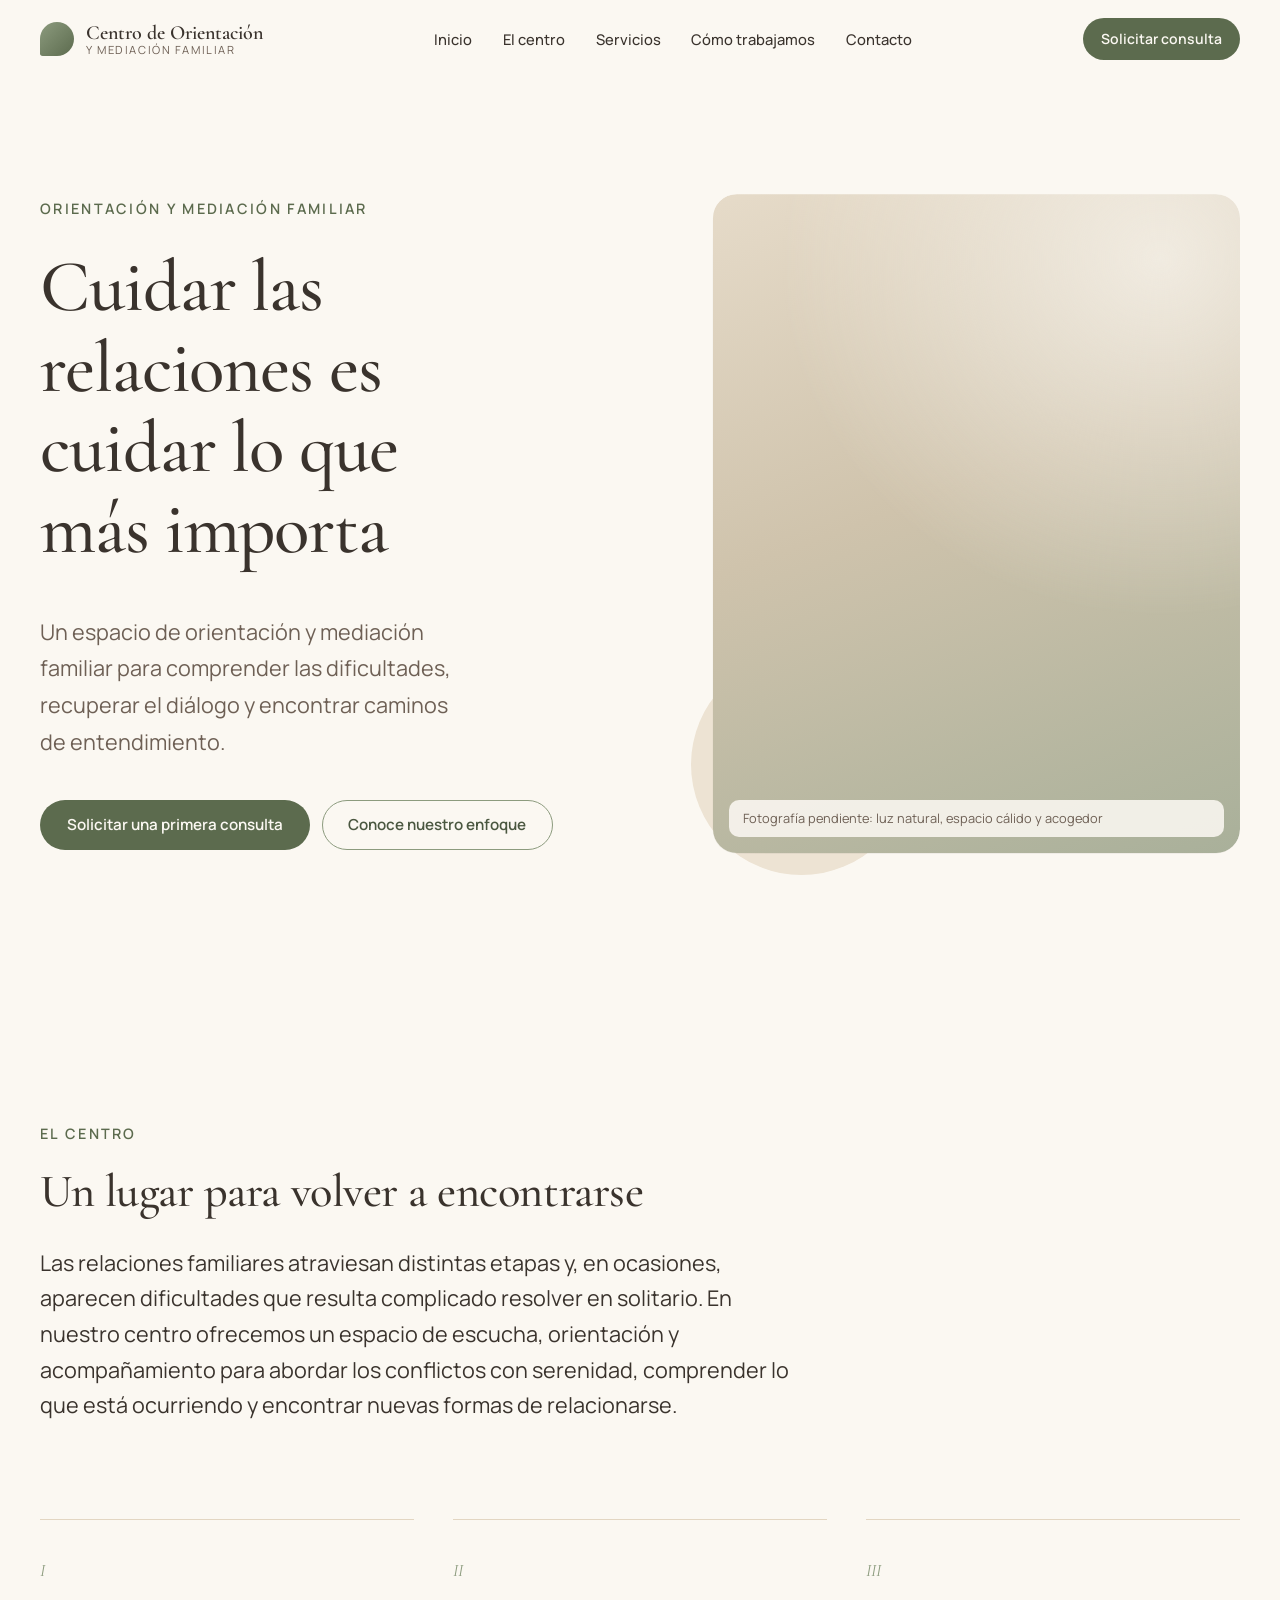
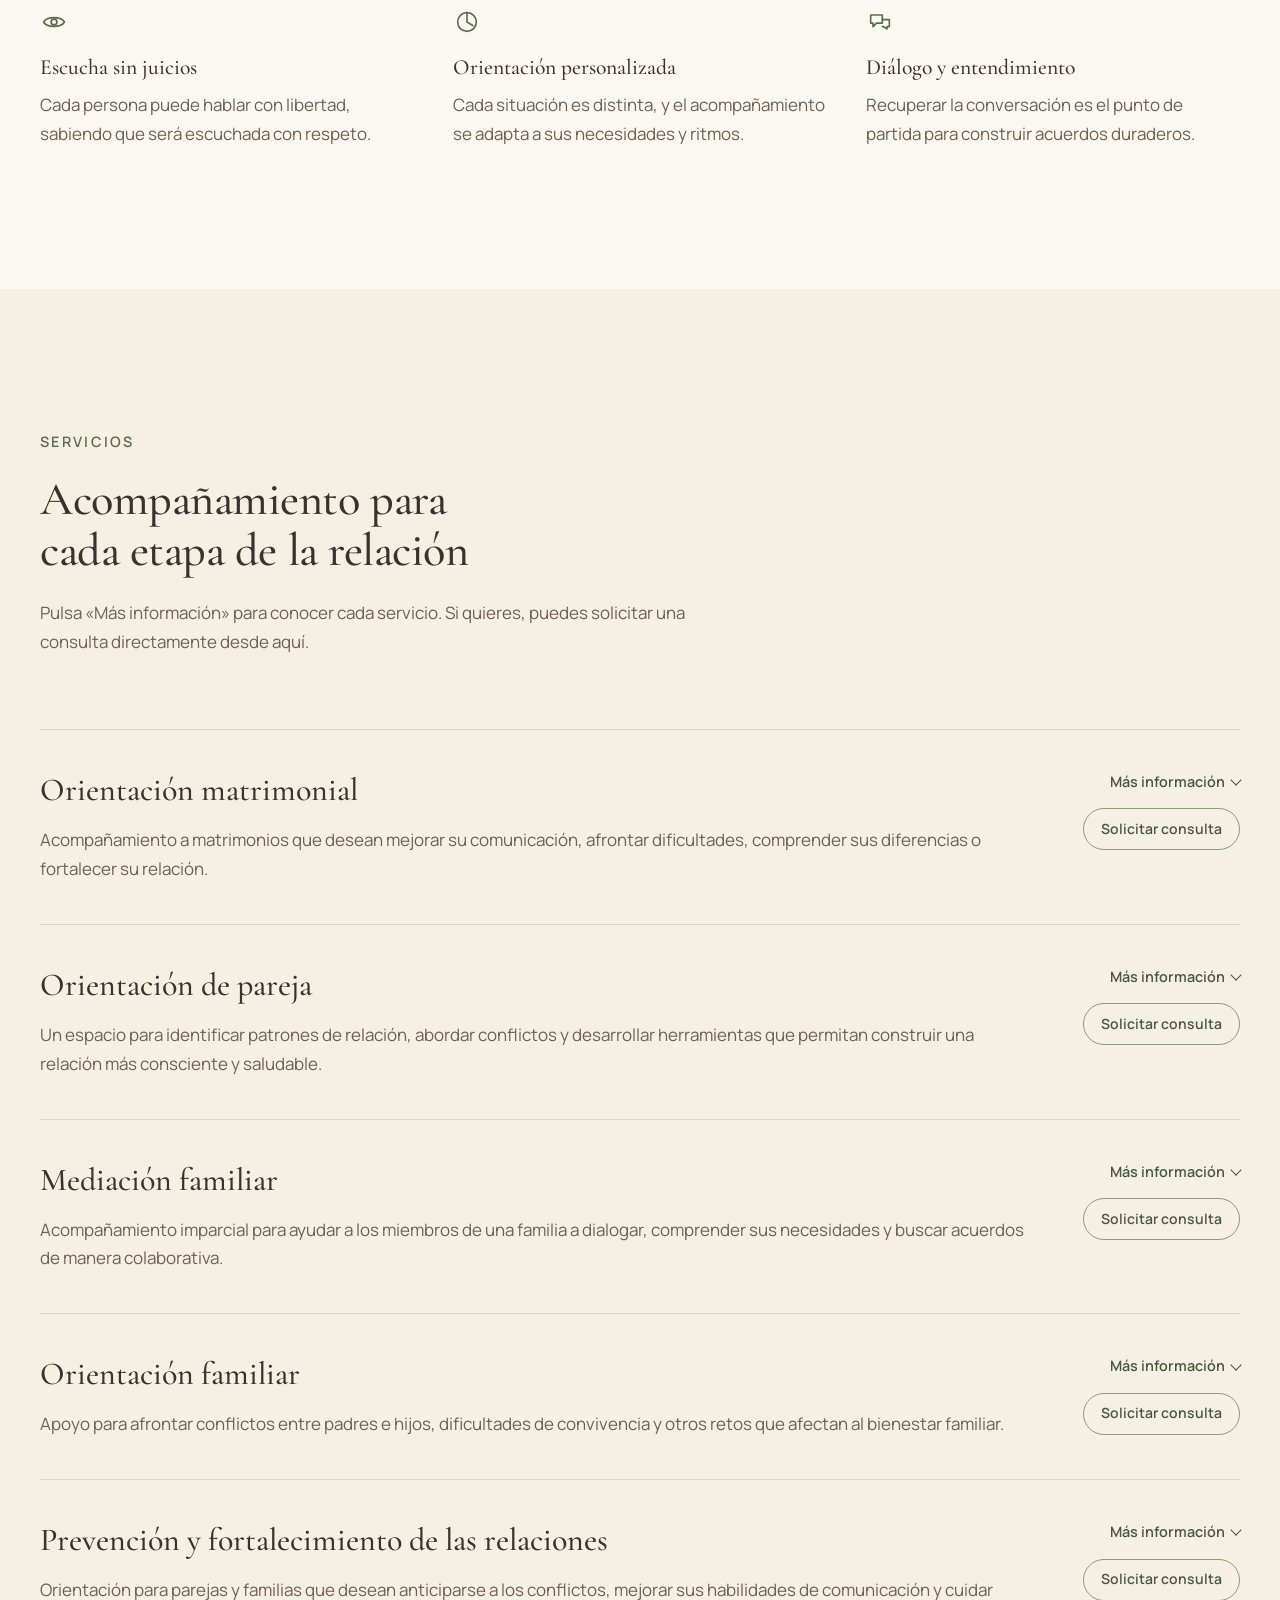
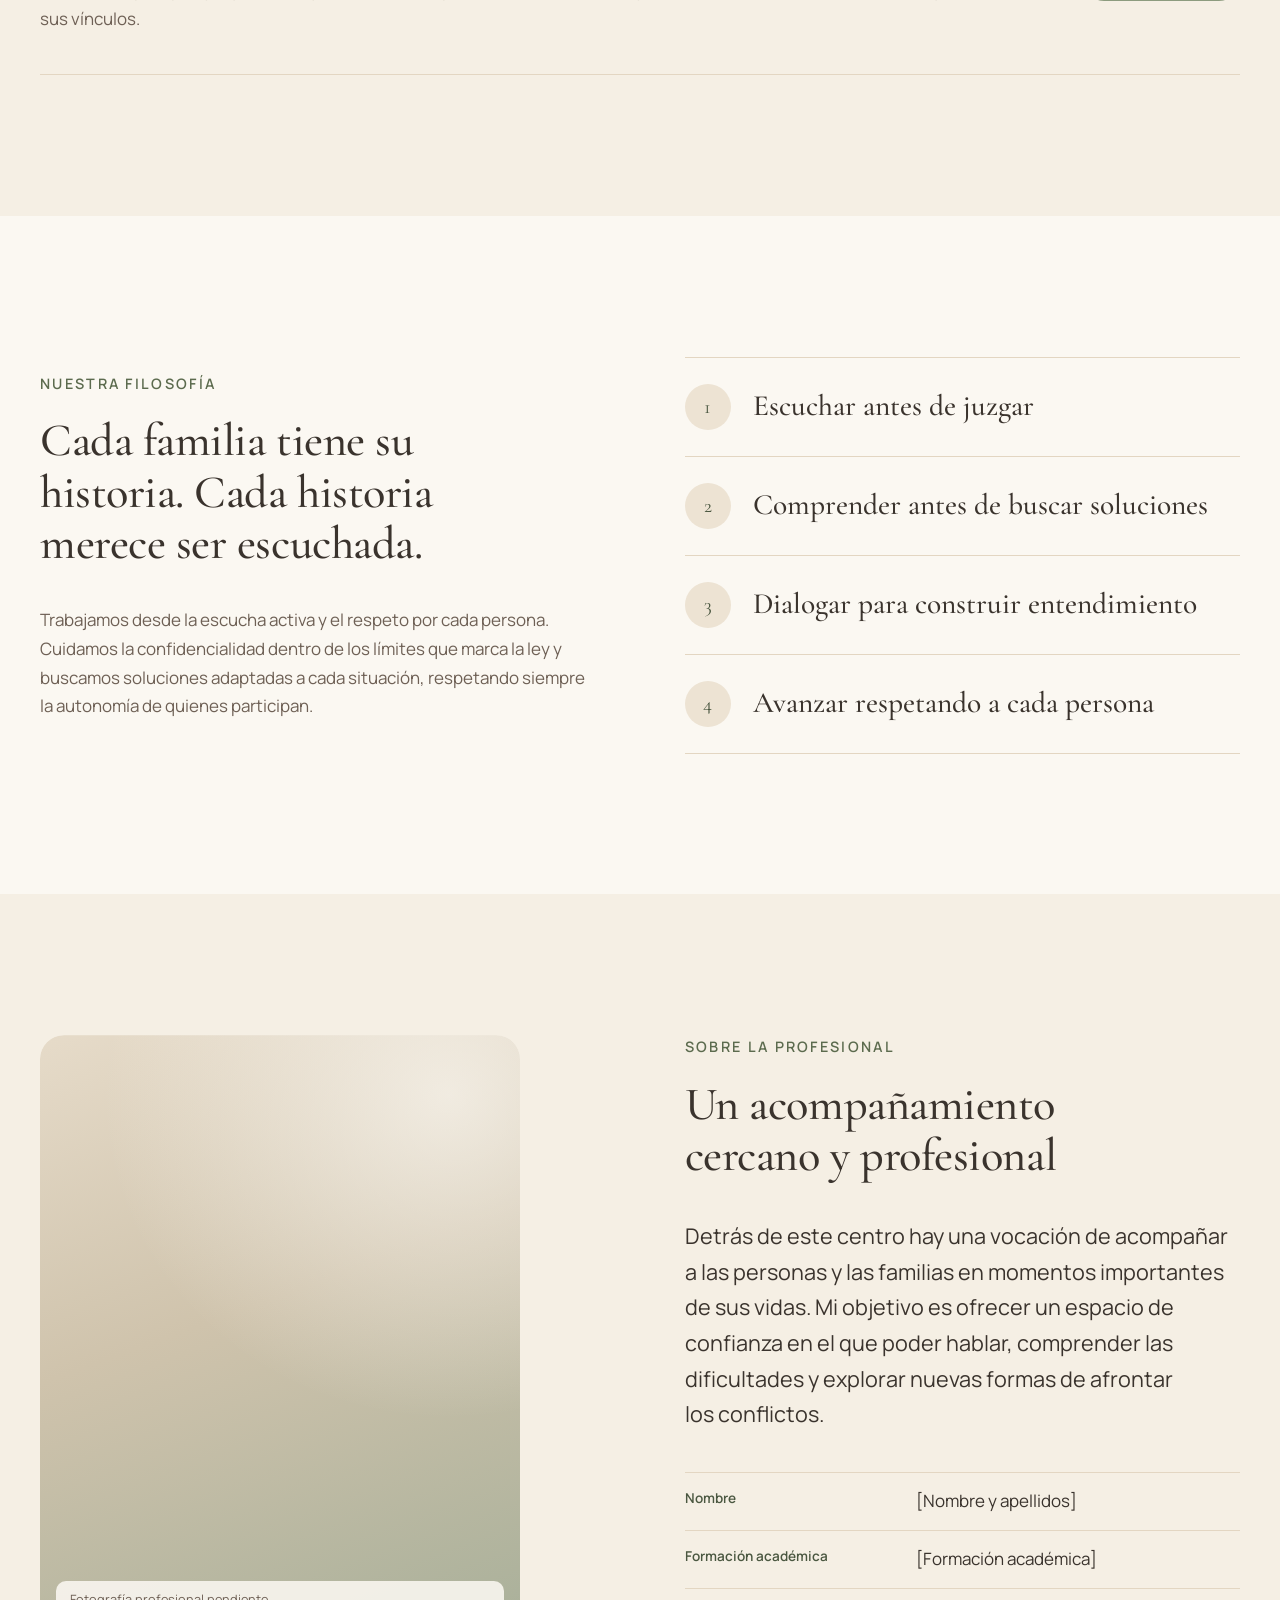
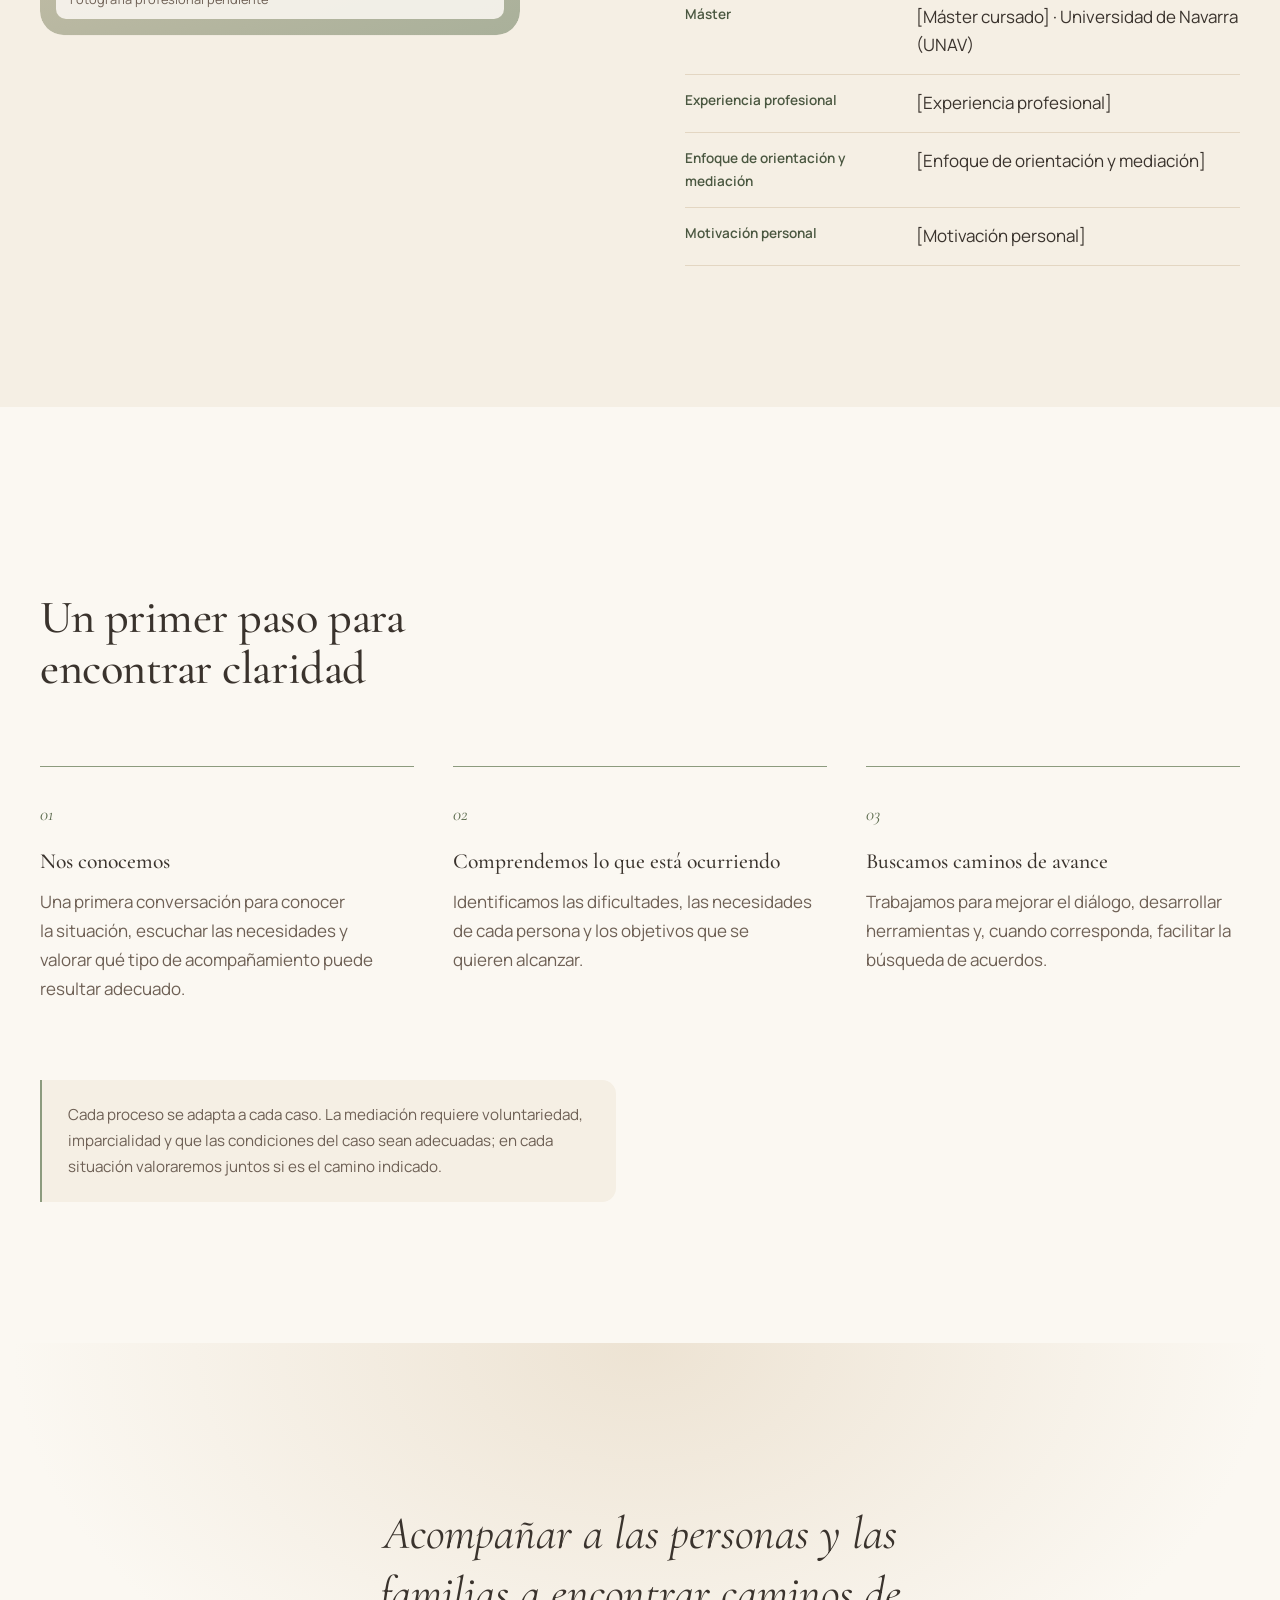
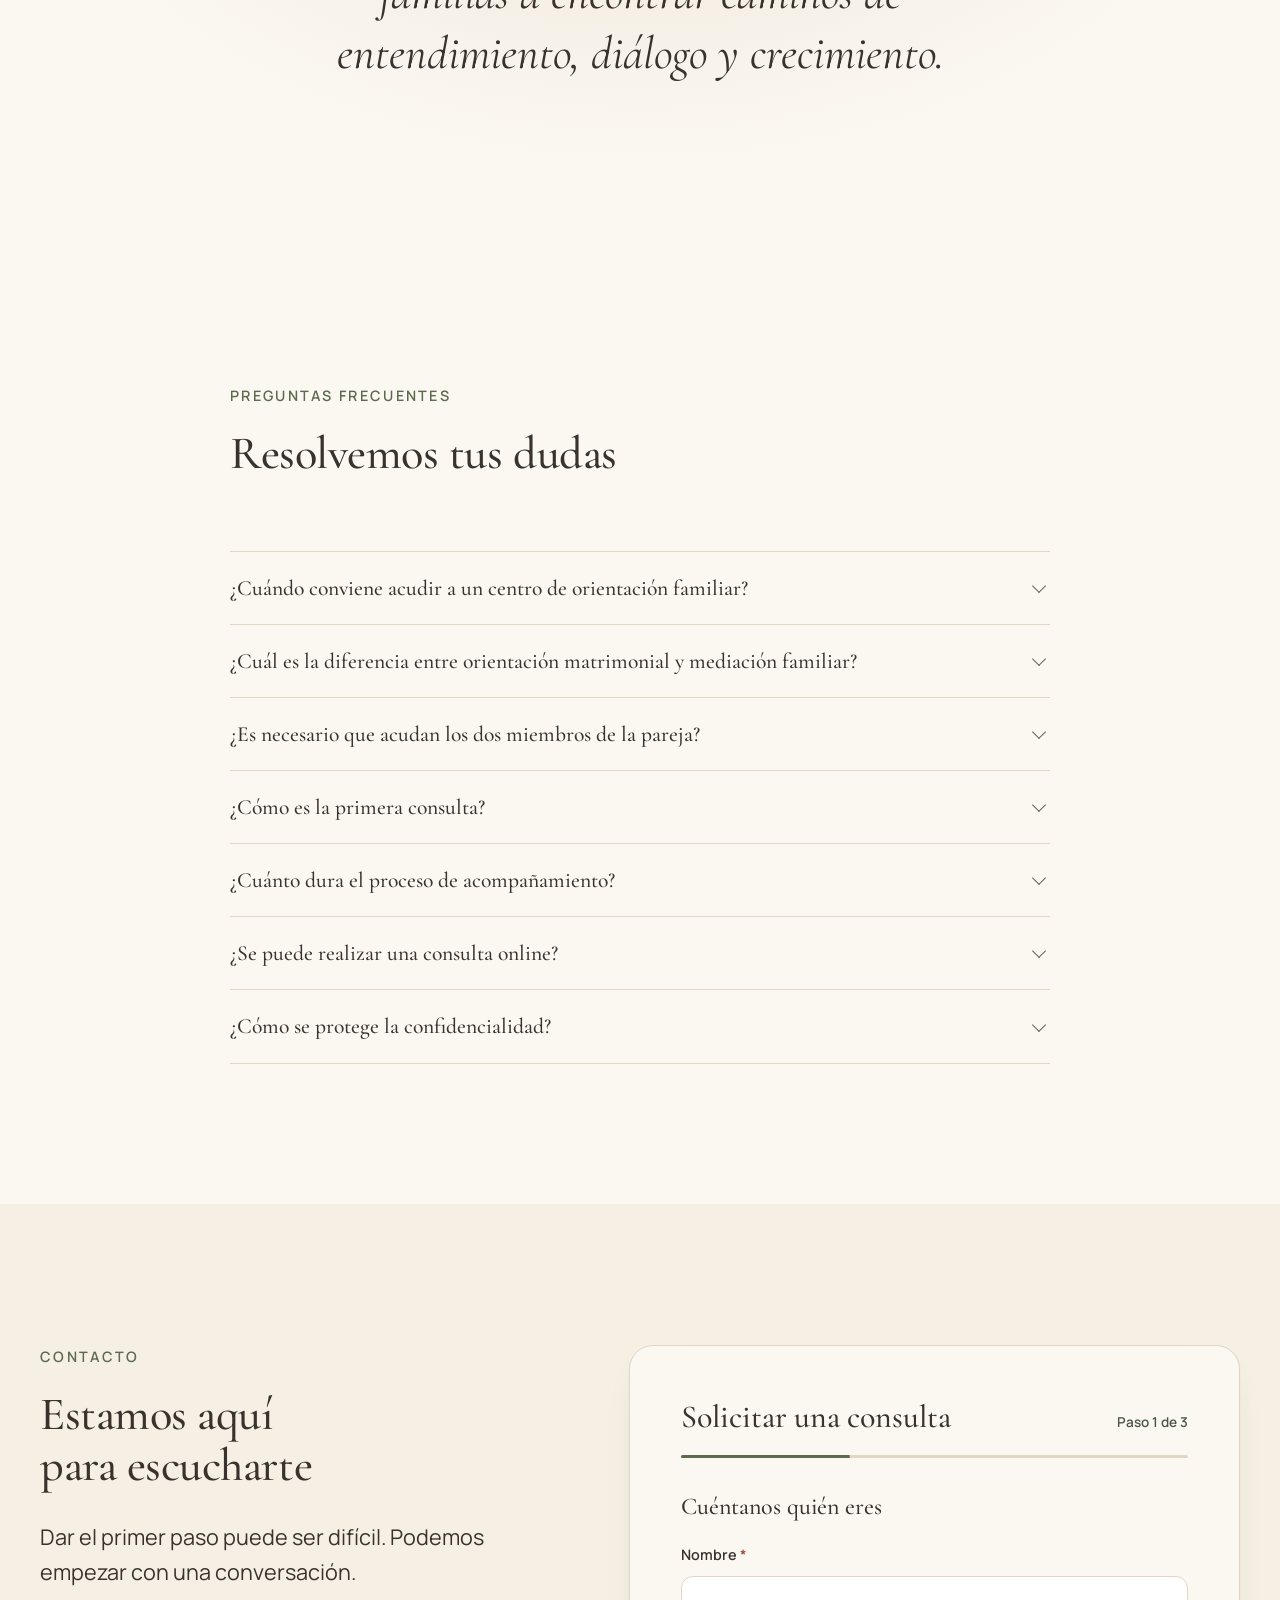
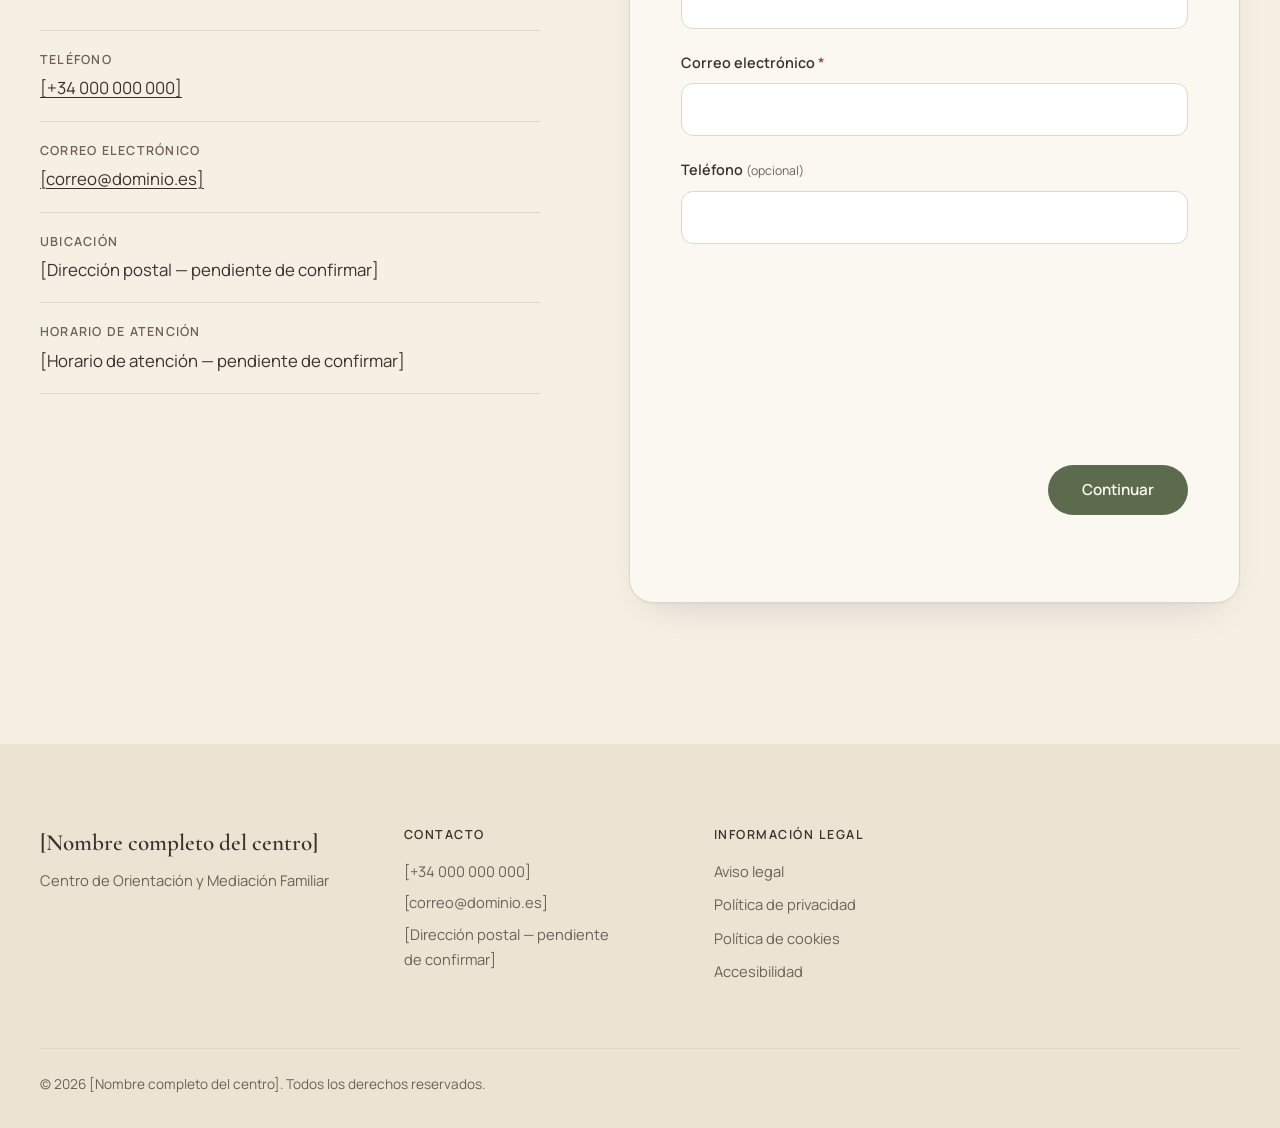
==== commit c891a262: "Rediseña la web con formulario interactivo y backend de solicitudes - Asistente de solicitud en tres" ====
--- a/index.html
+++ b/index.html
@@ -5,11 +5,11 @@
   <meta name="viewport" content="width=device-width, initial-scale=1">
 
   <!-- SEO -->
-  <title>Orientación Matrimonial, de Pareja y Mediación Familiar | Centro de Orientación y Mediación Familiar</title>
-  <meta name="description" content="Centro de orientación familiar: orientación matrimonial, orientación de pareja, mediación familiar y orientación para familias. Un espacio de escucha para recuperar el diálogo.">
+  <title>Orientación matrimonial, de pareja y mediación familiar | Centro de Orientación y Mediación Familiar</title>
+  <meta name="description" content="Orientación matrimonial, orientación de pareja, mediación familiar y orientación para familias. Un espacio de escucha para recuperar el diálogo. Solicita tu primera consulta.">
   <link rel="canonical" href="https://www.[dominio-del-centro].es/">
   <meta name="robots" content="index, follow">
-  <meta name="theme-color" content="#F5EFE4">
+  <meta name="theme-color" content="#FBF8F2">
 
   <!-- Open Graph -->
   <meta property="og:type" content="website">
@@ -60,163 +60,171 @@
 
   <main id="main">
 
-    <!-- A. HERO -->
+    <!-- HERO -->
     <section class="hero" id="inicio" aria-labelledby="hero-title">
       <div class="container hero-grid">
-        <div class="hero-copy reveal">
-          <p class="eyebrow">Orientación y mediación familiar</p>
-          <h1 id="hero-title">Cuidar las relaciones es cuidar lo que más importa</h1>
-          <p class="lead">Un espacio de orientación y mediación familiar para comprender las dificultades, recuperar el diálogo y encontrar caminos de entendimiento.</p>
-          <div class="btn-row">
+        <div class="hero-copy">
+          <p class="eyebrow reveal">Orientación y mediación familiar</p>
+          <h1 id="hero-title" class="reveal" style="--delay: 60ms">Cuidar las relaciones es cuidar lo que más importa</h1>
+          <p class="lead reveal" style="--delay: 120ms">Un espacio de orientación y mediación familiar para comprender las dificultades, recuperar el diálogo y encontrar caminos de entendimiento.</p>
+          <div class="btn-row reveal" style="--delay: 180ms">
             <a class="btn btn-primary" href="#contacto">Solicitar una primera consulta</a>
             <a class="btn btn-ghost" href="#enfoque">Conoce nuestro enfoque</a>
           </div>
         </div>
 
-        <figure class="photo photo-hero reveal" style="--delay: 120ms">
+        <figure class="photo photo-hero reveal">
           <div class="photo-frame" role="img" aria-label="Espacio luminoso con luz natural entrando por una ventana">
             <span class="photo-note">Fotografía pendiente: luz natural, espacio cálido y acogedor</span>
           </div>
+          <span class="photo-accent" aria-hidden="true"></span>
         </figure>
       </div>
     </section>
 
-    <!-- B. PRESENTACIÓN -->
+    <!-- PRESENTACIÓN -->
     <section class="section" id="el-centro" aria-labelledby="centro-title">
-      <div class="container narrow">
-        <p class="eyebrow reveal">El centro</p>
-        <h2 id="centro-title" class="reveal">Un lugar para volver a encontrarse</h2>
-        <p class="text-large reveal">Las relaciones familiares atraviesan distintas etapas y, en ocasiones, aparecen dificultades que resulta complicado resolver en solitario. En nuestro centro ofrecemos un espacio de escucha, orientación y acompañamiento para abordar los conflictos con serenidad, comprender lo que está ocurriendo y encontrar nuevas formas de relacionarse.</p>
-      </div>
-
-      <div class="container pillars">
-        <article class="pillar reveal">
-          <svg class="icon" viewBox="0 0 24 24" aria-hidden="true"><path d="M3 12c3-5 15-5 18 0-3 5-15 5-18 0z"/><circle cx="12" cy="12" r="2.5"/></svg>
-          <h3>Escucha sin juicios</h3>
-          <p>Cada persona puede hablar con libertad, sabiendo que será escuchada con respeto.</p>
-        </article>
-        <article class="pillar reveal" style="--delay: 80ms">
-          <svg class="icon" viewBox="0 0 24 24" aria-hidden="true"><circle cx="12" cy="12" r="8"/><path d="M12 4v8l5 3"/></svg>
-          <h3>Orientación personalizada</h3>
-          <p>Cada situación es distinta, y el acompañamiento se adapta a sus necesidades y ritmos.</p>
-        </article>
-        <article class="pillar reveal" style="--delay: 160ms">
-          <svg class="icon" viewBox="0 0 24 24" aria-hidden="true"><path d="M4 6h10v7H9l-3 3v-3H4z"/><path d="M14 10h6v6h-2v2l-3-2h-1"/></svg>
-          <h3>Diálogo y entendimiento</h3>
-          <p>Recuperar la conversación es el punto de partida para construir acuerdos duraderos.</p>
-        </article>
-      </div>
-    </section>
-
-    <!-- C. SERVICIOS -->
+      <div class="container">
+        <div class="intro">
+          <p class="eyebrow reveal">El centro</p>
+          <h2 id="centro-title" class="reveal">Un lugar para volver a encontrarse</h2>
+          <p class="text-large reveal">Las relaciones familiares atraviesan distintas etapas y, en ocasiones, aparecen dificultades que resulta complicado resolver en solitario. En nuestro centro ofrecemos un espacio de escucha, orientación y acompañamiento para abordar los conflictos con serenidad, comprender lo que está ocurriendo y encontrar nuevas formas de relacionarse.</p>
+        </div>
+
+        <div class="pillars">
+          <article class="pillar reveal">
+            <span class="pillar-index">I</span>
+            <svg class="icon" viewBox="0 0 24 24" aria-hidden="true"><path d="M3 12c3-5 15-5 18 0-3 5-15 5-18 0z"/><circle cx="12" cy="12" r="2.5"/></svg>
+            <h3>Escucha sin juicios</h3>
+            <p>Cada persona puede hablar con libertad, sabiendo que será escuchada con respeto.</p>
+          </article>
+          <article class="pillar reveal" style="--delay: 60ms">
+            <span class="pillar-index">II</span>
+            <svg class="icon" viewBox="0 0 24 24" aria-hidden="true"><circle cx="12" cy="12" r="8"/><path d="M12 4v8l5 3"/></svg>
+            <h3>Orientación personalizada</h3>
+            <p>Cada situación es distinta, y el acompañamiento se adapta a sus necesidades y ritmos.</p>
+          </article>
+          <article class="pillar reveal" style="--delay: 120ms">
+            <span class="pillar-index">III</span>
+            <svg class="icon" viewBox="0 0 24 24" aria-hidden="true"><path d="M4 6h10v7H9l-3 3v-3H4z"/><path d="M14 10h6v6h-2v2l-3-2h-1"/></svg>
+            <h3>Diálogo y entendimiento</h3>
+            <p>Recuperar la conversación es el punto de partida para construir acuerdos duraderos.</p>
+          </article>
+        </div>
+      </div>
+    </section>
+
+    <!-- SERVICIOS (interactivos) -->
     <section class="section section-tint" id="servicios" aria-labelledby="servicios-title">
       <div class="container">
         <div class="section-head">
           <p class="eyebrow reveal">Servicios</p>
           <h2 id="servicios-title" class="reveal">Acompañamiento para cada etapa de la relación</h2>
-        </div>
-
-        <div class="services">
-          <article class="card reveal">
-            <svg class="icon" viewBox="0 0 24 24" aria-hidden="true"><path d="M12 21s-7-4.5-7-10a4 4 0 0 1 7-2.5A4 4 0 0 1 19 11c0 5.5-7 10-7 10z"/></svg>
-            <h3>Orientación matrimonial</h3>
-            <p>Acompañamiento a matrimonios que desean mejorar su comunicación, afrontar dificultades, comprender sus diferencias o fortalecer su relación.</p>
-            <div class="card-actions">
-              <a class="link-more" href="#servicio-matrimonial" aria-describedby="s1">Más información</a>
-              <a class="btn btn-small btn-ghost" href="#contacto">Solicitar consulta</a>
-            </div>
-            <span id="s1" class="sr-only">sobre orientación matrimonial</span>
-          </article>
-
-          <article class="card reveal" style="--delay: 60ms">
-            <svg class="icon" viewBox="0 0 24 24" aria-hidden="true"><circle cx="8" cy="9" r="3"/><circle cx="16" cy="9" r="3"/><path d="M3 19c.8-3 2.8-4.5 5-4.5s4.2 1.5 5 4.5M11 19c.8-3 2.8-4.5 5-4.5s4.2 1.5 5 4.5"/></svg>
-            <h3>Orientación de pareja</h3>
-            <p>Un espacio para identificar patrones de relación, abordar conflictos y desarrollar herramientas que permitan construir una relación más consciente y saludable.</p>
-            <div class="card-actions">
-              <a class="link-more" href="#servicio-pareja" aria-describedby="s2">Más información</a>
-              <a class="btn btn-small btn-ghost" href="#contacto">Solicitar consulta</a>
-            </div>
-            <span id="s2" class="sr-only">sobre orientación de pareja</span>
-          </article>
-
-          <article class="card reveal" style="--delay: 120ms">
-            <svg class="icon" viewBox="0 0 24 24" aria-hidden="true"><path d="M12 3v18M4 8h16"/><path d="M4 8l-2 5h4zM20 8l-2 5h4z"/></svg>
-            <h3>Mediación familiar</h3>
-            <p>Acompañamiento imparcial para ayudar a los miembros de una familia a dialogar, comprender sus necesidades y buscar acuerdos de manera colaborativa.</p>
-            <div class="card-actions">
-              <a class="link-more" href="#servicio-mediacion" aria-describedby="s3">Más información</a>
-              <a class="btn btn-small btn-ghost" href="#contacto">Solicitar consulta</a>
-            </div>
-            <span id="s3" class="sr-only">sobre mediación familiar</span>
-          </article>
-
-          <article class="card reveal" style="--delay: 60ms">
-            <svg class="icon" viewBox="0 0 24 24" aria-hidden="true"><circle cx="9" cy="7" r="2.5"/><circle cx="17" cy="10" r="2"/><path d="M4 19c.6-3 2.5-4.5 5-4.5S13.4 16 14 19M14 19c.4-2 1.6-3 3-3s2.6 1 3 3"/></svg>
-            <h3>Orientación familiar</h3>
-            <p>Apoyo para afrontar conflictos entre padres e hijos, dificultades de convivencia y otros retos que afectan al bienestar familiar.</p>
-            <div class="card-actions">
-              <a class="link-more" href="#servicio-familiar" aria-describedby="s4">Más información</a>
-              <a class="btn btn-small btn-ghost" href="#contacto">Solicitar consulta</a>
-            </div>
-            <span id="s4" class="sr-only">sobre orientación familiar</span>
-          </article>
-
-          <article class="card reveal" style="--delay: 120ms">
-            <svg class="icon" viewBox="0 0 24 24" aria-hidden="true"><path d="M12 3l8 3v6c0 4.5-3.4 8-8 9-4.6-1-8-4.5-8-9V6z"/><path d="M9 12l2 2 4-4"/></svg>
-            <h3>Prevención y fortalecimiento de las relaciones</h3>
-            <p>Orientación para parejas y familias que desean anticiparse a los conflictos, mejorar sus habilidades de comunicación y cuidar sus vínculos.</p>
-            <div class="card-actions">
-              <a class="link-more" href="#servicio-prevencion" aria-describedby="s5">Más información</a>
-              <a class="btn btn-small btn-ghost" href="#contacto">Solicitar consulta</a>
-            </div>
-            <span id="s5" class="sr-only">sobre prevención y fortalecimiento de las relaciones</span>
-          </article>
-        </div>
-
-        <!-- Detalle de cada servicio (ancla "Más información") -->
-        <div class="service-details">
-          <div class="service-detail" id="servicio-matrimonial">
-            <h3>Orientación matrimonial</h3>
-            <p>Espacio para que ambos cónyuges puedan expresar lo que viven, entender cómo se está desarrollando la relación y valorar qué pasos pueden dar. El proceso se adapta a cada matrimonio y a sus objetivos.</p>
-          </div>
-          <div class="service-detail" id="servicio-pareja">
-            <h3>Orientación de pareja</h3>
-            <p>Trabajamos para identificar los patrones que se repiten en la relación, comprender los conflictos desde cada perspectiva y desarrollar herramientas prácticas de comunicación.</p>
-          </div>
-          <div class="service-detail" id="servicio-mediacion">
-            <h3>Mediación familiar</h3>
-            <p>La mediación es un proceso voluntario y confidencial en el que una persona imparcial facilita el diálogo entre los miembros de la familia para que ellos mismos busquen acuerdos. No decide por las partes ni sustituye el asesoramiento jurídico.</p>
-          </div>
-          <div class="service-detail" id="servicio-familiar">
-            <h3>Orientación familiar</h3>
-            <p>Acompañamos a padres, madres e hijos a comprender lo que ocurre en la convivencia y a encontrar formas más respetuosas de relacionarse en el día a día.</p>
-          </div>
-          <div class="service-detail" id="servicio-prevencion">
-            <h3>Prevención y fortalecimiento de las relaciones</h3>
-            <p>Para quienes quieren anticiparse. Un espacio para mejorar la comunicación, revisar las necesidades de cada persona y cuidar el vínculo antes de que aparezcan los conflictos.</p>
-          </div>
-        </div>
-      </div>
-    </section>
-
-    <!-- D. FILOSOFÍA -->
+          <p class="reveal">Pulsa «Más información» para conocer cada servicio. Si quieres, puedes solicitar una consulta directamente desde aquí.</p>
+        </div>
+
+        <ul class="service-list">
+          <li class="service reveal" data-motivo="matrimonial">
+            <div class="service-main">
+              <h3 class="service-title">Orientación matrimonial</h3>
+              <p class="service-text">Acompañamiento a matrimonios que desean mejorar su comunicación, afrontar dificultades, comprender sus diferencias o fortalecer su relación.</p>
+            </div>
+            <div class="service-controls">
+              <button class="link-more service-toggle" type="button" aria-expanded="false" aria-controls="svc-matrimonial">Más información</button>
+              <button class="btn btn-small btn-ghost" type="button" data-request>Solicitar consulta</button>
+            </div>
+            <div class="service-panel" id="svc-matrimonial" inert>
+              <div class="service-panel-inner">
+                <p>Espacio para que ambos cónyuges puedan expresar lo que viven, entender cómo se está desarrollando la relación y valorar qué pasos pueden dar. El proceso se adapta a cada matrimonio y a sus objetivos.</p>
+              </div>
+            </div>
+          </li>
+
+          <li class="service reveal" data-motivo="pareja">
+            <div class="service-main">
+              <h3 class="service-title">Orientación de pareja</h3>
+              <p class="service-text">Un espacio para identificar patrones de relación, abordar conflictos y desarrollar herramientas que permitan construir una relación más consciente y saludable.</p>
+            </div>
+            <div class="service-controls">
+              <button class="link-more service-toggle" type="button" aria-expanded="false" aria-controls="svc-pareja">Más información</button>
+              <button class="btn btn-small btn-ghost" type="button" data-request>Solicitar consulta</button>
+            </div>
+            <div class="service-panel" id="svc-pareja" inert>
+              <div class="service-panel-inner">
+                <p>Trabajamos para identificar los patrones que se repiten en la relación, comprender los conflictos desde cada perspectiva y desarrollar herramientas prácticas de comunicación.</p>
+              </div>
+            </div>
+          </li>
+
+          <li class="service reveal" data-motivo="mediacion">
+            <div class="service-main">
+              <h3 class="service-title">Mediación familiar</h3>
+              <p class="service-text">Acompañamiento imparcial para ayudar a los miembros de una familia a dialogar, comprender sus necesidades y buscar acuerdos de manera colaborativa.</p>
+            </div>
+            <div class="service-controls">
+              <button class="link-more service-toggle" type="button" aria-expanded="false" aria-controls="svc-mediacion">Más información</button>
+              <button class="btn btn-small btn-ghost" type="button" data-request>Solicitar consulta</button>
+            </div>
+            <div class="service-panel" id="svc-mediacion" inert>
+              <div class="service-panel-inner">
+                <p>La mediación es un proceso voluntario y confidencial en el que una persona imparcial facilita el diálogo entre los miembros de la familia para que ellos mismos busquen acuerdos. No decide por las partes ni sustituye el asesoramiento jurídico.</p>
+              </div>
+            </div>
+          </li>
+
+          <li class="service reveal" data-motivo="familiar">
+            <div class="service-main">
+              <h3 class="service-title">Orientación familiar</h3>
+              <p class="service-text">Apoyo para afrontar conflictos entre padres e hijos, dificultades de convivencia y otros retos que afectan al bienestar familiar.</p>
+            </div>
+            <div class="service-controls">
+              <button class="link-more service-toggle" type="button" aria-expanded="false" aria-controls="svc-familiar">Más información</button>
+              <button class="btn btn-small btn-ghost" type="button" data-request>Solicitar consulta</button>
+            </div>
+            <div class="service-panel" id="svc-familiar" inert>
+              <div class="service-panel-inner">
+                <p>Acompañamos a padres, madres e hijos a comprender lo que ocurre en la convivencia y a encontrar formas más respetuosas de relacionarse en el día a día.</p>
+              </div>
+            </div>
+          </li>
+
+          <li class="service reveal" data-motivo="prevencion">
+            <div class="service-main">
+              <h3 class="service-title">Prevención y fortalecimiento de las relaciones</h3>
+              <p class="service-text">Orientación para parejas y familias que desean anticiparse a los conflictos, mejorar sus habilidades de comunicación y cuidar sus vínculos.</p>
+            </div>
+            <div class="service-controls">
+              <button class="link-more service-toggle" type="button" aria-expanded="false" aria-controls="svc-prevencion">Más información</button>
+              <button class="btn btn-small btn-ghost" type="button" data-request>Solicitar consulta</button>
+            </div>
+            <div class="service-panel" id="svc-prevencion" inert>
+              <div class="service-panel-inner">
+                <p>Para quienes quieren anticiparse. Un espacio para mejorar la comunicación, revisar las necesidades de cada persona y cuidar el vínculo antes de que aparezcan los conflictos.</p>
+              </div>
+            </div>
+          </li>
+        </ul>
+      </div>
+    </section>
+
+    <!-- FILOSOFÍA -->
     <section class="section" id="filosofia" aria-labelledby="filosofia-title">
       <div class="container split">
-        <div class="reveal">
-          <p class="eyebrow">Nuestra filosofía</p>
-          <h2 id="filosofia-title">Cada familia tiene su historia. Cada historia merece ser escuchada.</h2>
-          <p>Trabajamos desde la escucha activa y el respeto por cada persona. Cuidamos la confidencialidad dentro de los límites que marca la ley y buscamos soluciones adaptadas a cada situación, respetando siempre la autonomía de quienes participan.</p>
+        <div>
+          <p class="eyebrow reveal">Nuestra filosofía</p>
+          <h2 id="filosofia-title" class="reveal">Cada familia tiene su historia. Cada historia merece ser escuchada.</h2>
+          <p class="reveal">Trabajamos desde la escucha activa y el respeto por cada persona. Cuidamos la confidencialidad dentro de los límites que marca la ley y buscamos soluciones adaptadas a cada situación, respetando siempre la autonomía de quienes participan.</p>
         </div>
         <ol class="principles">
-          <li class="reveal"><span class="principle-num">1</span><div><h3>Escuchar antes de juzgar</h3></div></li>
-          <li class="reveal" style="--delay: 60ms"><span class="principle-num">2</span><div><h3>Comprender antes de buscar soluciones</h3></div></li>
-          <li class="reveal" style="--delay: 120ms"><span class="principle-num">3</span><div><h3>Dialogar para construir entendimiento</h3></div></li>
-          <li class="reveal" style="--delay: 180ms"><span class="principle-num">4</span><div><h3>Avanzar respetando a cada persona</h3></div></li>
+          <li class="reveal"><span class="principle-num">1</span><h3>Escuchar antes de juzgar</h3></li>
+          <li class="reveal" style="--delay: 60ms"><span class="principle-num">2</span><h3>Comprender antes de buscar soluciones</h3></li>
+          <li class="reveal" style="--delay: 120ms"><span class="principle-num">3</span><h3>Dialogar para construir entendimiento</h3></li>
+          <li class="reveal" style="--delay: 180ms"><span class="principle-num">4</span><h3>Avanzar respetando a cada persona</h3></li>
         </ol>
       </div>
     </section>
 
-    <!-- E. SOBRE LA PROFESIONAL -->
+    <!-- SOBRE LA PROFESIONAL -->
     <section class="section section-tint" id="profesional" aria-labelledby="profesional-title">
       <div class="container split profile">
         <figure class="photo reveal">
@@ -225,12 +233,12 @@
           </div>
         </figure>
 
-        <div class="reveal">
-          <p class="eyebrow">Sobre la profesional</p>
-          <h2 id="profesional-title">Un acompañamiento cercano y profesional</h2>
-          <p class="text-large">Detrás de este centro hay una vocación de acompañar a las personas y las familias en momentos importantes de sus vidas. Mi objetivo es ofrecer un espacio de confianza en el que poder hablar, comprender las dificultades y explorar nuevas formas de afrontar los conflictos.</p>
-
-          <dl class="profile-data">
+        <div>
+          <p class="eyebrow reveal">Sobre la profesional</p>
+          <h2 id="profesional-title" class="reveal">Un acompañamiento cercano y profesional</h2>
+          <p class="text-large reveal">Detrás de este centro hay una vocación de acompañar a las personas y las familias en momentos importantes de sus vidas. Mi objetivo es ofrecer un espacio de confianza en el que poder hablar, comprender las dificultades y explorar nuevas formas de afrontar los conflictos.</p>
+
+          <dl class="profile-data reveal">
             <div><dt>Nombre</dt><dd data-cfg="founderName">[Nombre y apellidos]</dd></div>
             <div><dt>Formación académica</dt><dd data-cfg="founderTraining">[Formación académica]</dd></div>
             <div><dt>Máster</dt><dd data-cfg="founderMaster">[Máster cursado] · Universidad de Navarra (UNAV)</dd></div>
@@ -242,7 +250,7 @@
       </div>
     </section>
 
-    <!-- F. CÓMO TRABAJAMOS -->
+    <!-- CÓMO TRABAJAMOS -->
     <section class="section" id="como-trabajamos" aria-labelledby="proceso-title">
       <div class="container">
         <div class="section-head">
@@ -256,12 +264,12 @@
             <h3>Nos conocemos</h3>
             <p>Una primera conversación para conocer la situación, escuchar las necesidades y valorar qué tipo de acompañamiento puede resultar adecuado.</p>
           </li>
-          <li class="step reveal" style="--delay: 80ms">
+          <li class="step reveal" style="--delay: 60ms">
             <span class="step-num" aria-hidden="true">02</span>
             <h3>Comprendemos lo que está ocurriendo</h3>
             <p>Identificamos las dificultades, las necesidades de cada persona y los objetivos que se quieren alcanzar.</p>
           </li>
-          <li class="step reveal" style="--delay: 160ms">
+          <li class="step reveal" style="--delay: 120ms">
             <span class="step-num" aria-hidden="true">03</span>
             <h3>Buscamos caminos de avance</h3>
             <p>Trabajamos para mejorar el diálogo, desarrollar herramientas y, cuando corresponda, facilitar la búsqueda de acuerdos.</p>
@@ -272,7 +280,7 @@
       </div>
     </section>
 
-    <!-- Bloque de transición: enfoque -->
+    <!-- ENFOQUE -->
     <section class="section section-quote" id="enfoque" aria-label="Nuestro enfoque">
       <div class="container narrow">
         <blockquote class="reveal">
@@ -281,7 +289,7 @@
       </div>
     </section>
 
-    <!-- G. PREGUNTAS FRECUENTES -->
+    <!-- PREGUNTAS FRECUENTES -->
     <section class="section" id="preguntas" aria-labelledby="faq-title">
       <div class="container narrow">
         <div class="section-head">
@@ -322,15 +330,15 @@
       </div>
     </section>
 
-    <!-- H. CONTACTO -->
+    <!-- CONTACTO Y SOLICITUD (asistente de tres pasos) -->
     <section class="section section-tint" id="contacto" aria-labelledby="contacto-title">
       <div class="container contact-grid">
-        <div class="reveal">
-          <p class="eyebrow">Contacto</p>
-          <h2 id="contacto-title">Estamos aquí para escucharte</h2>
-          <p class="text-large">Dar el primer paso puede ser difícil. Podemos empezar con una conversación.</p>
-
-          <ul class="contact-list">
+        <div>
+          <p class="eyebrow reveal">Contacto</p>
+          <h2 id="contacto-title" class="reveal">Estamos aquí para escucharte</h2>
+          <p class="text-large reveal">Dar el primer paso puede ser difícil. Podemos empezar con una conversación.</p>
+
+          <ul class="contact-list reveal">
             <li>
               <span class="contact-label">Teléfono</span>
               <a href="tel:" data-cfg-href="phone" data-cfg-text="phone">[+34 000 000 000]</a>
@@ -350,64 +358,105 @@
           </ul>
         </div>
 
-        <form class="form reveal" id="consulta-form" novalidate>
-          <h3>Solicitar una consulta</h3>
-
-          <div class="field">
-            <label for="nombre">Nombre <span class="req" aria-hidden="true">*</span></label>
-            <input id="nombre" name="nombre" type="text" autocomplete="name" required minlength="2" maxlength="100" aria-describedby="nombre-error">
-            <p class="error" id="nombre-error" role="alert" hidden></p>
+        <div class="form-wrap reveal" style="--delay: 80ms">
+          <form class="form-card" id="consulta-form" novalidate aria-labelledby="form-title">
+            <div class="form-head">
+              <h3 id="form-title">Solicitar una consulta</h3>
+              <p class="form-count" id="form-count">Paso 1 de 3</p>
+            </div>
+
+            <div class="progress" aria-hidden="true"><span class="progress-bar" id="progress-bar"></span></div>
+
+            <div class="panels">
+              <!-- Paso 1 -->
+              <section class="panel is-active" data-step="1" aria-labelledby="step-title-1">
+                <h4 class="panel-title" id="step-title-1" tabindex="-1">Cuéntanos quién eres</h4>
+
+                <div class="field">
+                  <label for="nombre">Nombre <span class="req" aria-hidden="true">*</span></label>
+                  <input id="nombre" name="nombre" type="text" autocomplete="name" required minlength="2" maxlength="100" aria-describedby="nombre-error">
+                  <p class="error" id="nombre-error" role="alert" hidden></p>
+                </div>
+
+                <div class="field">
+                  <label for="email">Correo electrónico <span class="req" aria-hidden="true">*</span></label>
+                  <input id="email" name="email" type="email" autocomplete="email" required maxlength="254" aria-describedby="email-error">
+                  <p class="error" id="email-error" role="alert" hidden></p>
+                </div>
+
+                <div class="field">
+                  <label for="telefono">Teléfono <span class="optional">(opcional)</span></label>
+                  <input id="telefono" name="telefono" type="tel" autocomplete="tel" inputmode="tel" maxlength="20" aria-describedby="telefono-error">
+                  <p class="error" id="telefono-error" role="alert" hidden></p>
+                </div>
+              </section>
+
+              <!-- Paso 2 -->
+              <section class="panel" data-step="2" aria-labelledby="step-title-2">
+                <h4 class="panel-title" id="step-title-2" tabindex="-1">¿Qué te gustaría trabajar?</h4>
+
+                <fieldset class="field">
+                  <legend>Motivo general <span class="optional">(opcional)</span></legend>
+                  <div class="choices">
+                    <label class="choice"><input type="radio" name="motivo" value="matrimonial"><span>Orientación matrimonial</span></label>
+                    <label class="choice"><input type="radio" name="motivo" value="pareja"><span>Orientación de pareja</span></label>
+                    <label class="choice"><input type="radio" name="motivo" value="mediacion"><span>Mediación familiar</span></label>
+                    <label class="choice"><input type="radio" name="motivo" value="familiar"><span>Orientación familiar</span></label>
+                    <label class="choice"><input type="radio" name="motivo" value="prevencion"><span>Prevención y fortalecimiento</span></label>
+                    <label class="choice"><input type="radio" name="motivo" value="sin-definir"><span>Todavía no lo tengo claro</span></label>
+                  </div>
+                </fieldset>
+
+                <div class="field">
+                  <label for="mensaje">Cuéntanos brevemente <span class="optional">(opcional)</span></label>
+                  <textarea id="mensaje" name="mensaje" rows="4" maxlength="1000" aria-describedby="mensaje-hint mensaje-error"></textarea>
+                  <p class="hint" id="mensaje-hint">No es necesario que incluyas detalles íntimos. Podemos hablarlo en la primera conversación.</p>
+                  <p class="error" id="mensaje-error" role="alert" hidden></p>
+                </div>
+              </section>
+
+              <!-- Paso 3 -->
+              <section class="panel" data-step="3" aria-labelledby="step-title-3">
+                <h4 class="panel-title" id="step-title-3" tabindex="-1">Cómo prefieres que te contactemos</h4>
+
+                <fieldset class="field">
+                  <legend>Preferencia de contacto <span class="req" aria-hidden="true">*</span></legend>
+                  <div class="choices choices-2">
+                    <label class="choice"><input type="radio" name="preferencia" value="telefono"><span>Teléfono</span></label>
+                    <label class="choice"><input type="radio" name="preferencia" value="correo"><span>Correo electrónico</span></label>
+                  </div>
+                  <p class="error" id="preferencia-error" role="alert" hidden></p>
+                </fieldset>
+
+                <label class="consent">
+                  <input type="checkbox" name="privacidad" id="privacidad" aria-describedby="privacidad-error">
+                  <span>He leído y acepto la <a href="legal.html#privacidad">política de privacidad</a>. Entiendo que mis datos se usarán para responder a mi solicitud de consulta. <span class="req" aria-hidden="true">*</span></span>
+                </label>
+                <p class="error" id="privacidad-error" role="alert" hidden></p>
+              </section>
+            </div>
+
+            <!-- Campo trampa contra robots: debe quedar vacío -->
+            <div class="hp" aria-hidden="true">
+              <label for="web">No rellenar</label>
+              <input id="web" name="web" type="text" tabindex="-1" autocomplete="off">
+            </div>
+
+            <div class="form-actions">
+              <button class="btn btn-ghost" type="button" data-prev hidden>Atrás</button>
+              <button class="btn btn-primary" type="button" data-next>Continuar</button>
+              <button class="btn btn-primary" type="submit" data-submit hidden>Enviar solicitud</button>
+            </div>
+            <p class="form-status" id="form-status" role="status" aria-live="polite"></p>
+          </form>
+
+          <div class="form-success" id="form-success" role="status" tabindex="-1" hidden>
+            <span class="success-mark" aria-hidden="true"></span>
+            <h3>Gracias por dar el paso</h3>
+            <p>Hemos recibido tu solicitud. Te responderemos por la vía que has elegido.</p>
+            <button class="btn btn-ghost btn-small" type="button" data-restart>Enviar otra solicitud</button>
           </div>
-
-          <div class="field">
-            <label for="email">Correo electrónico <span class="req" aria-hidden="true">*</span></label>
-            <input id="email" name="email" type="email" autocomplete="email" required maxlength="254" aria-describedby="email-error">
-            <p class="error" id="email-error" role="alert" hidden></p>
-          </div>
-
-          <div class="field">
-            <label for="telefono">Teléfono <span class="optional">(opcional)</span></label>
-            <input id="telefono" name="telefono" type="tel" autocomplete="tel" inputmode="tel" pattern="[+0-9 ()-]{6,20}" maxlength="20" aria-describedby="telefono-error">
-            <p class="error" id="telefono-error" role="alert" hidden></p>
-          </div>
-
-          <div class="field">
-            <label for="motivo">Motivo general de consulta <span class="optional">(opcional)</span></label>
-            <select id="motivo" name="motivo">
-              <option value="">Prefiero comentarlo en la conversación</option>
-              <option value="matrimonial">Orientación matrimonial</option>
-              <option value="pareja">Orientación de pareja</option>
-              <option value="mediacion">Mediación familiar</option>
-              <option value="familiar">Orientación familiar</option>
-              <option value="prevencion">Prevención y fortalecimiento</option>
-              <option value="otro">Otro</option>
-            </select>
-          </div>
-
-          <fieldset class="field">
-            <legend>Preferencia de contacto <span class="req" aria-hidden="true">*</span></legend>
-            <div class="radio-row">
-              <label><input type="radio" name="preferencia" value="telefono" required> Teléfono</label>
-              <label><input type="radio" name="preferencia" value="correo"> Correo</label>
-            </div>
-            <p class="error" id="preferencia-error" role="alert" hidden></p>
-          </fieldset>
-
-          <label class="consent">
-            <input type="checkbox" name="privacidad" id="privacidad" required aria-describedby="privacidad-error">
-            <span>He leído y acepto la <a href="legal.html#privacidad">política de privacidad</a>. Entiendo que mis datos se usarán para responder a mi solicitud de consulta. <span class="req" aria-hidden="true">*</span></span>
-          </label>
-          <p class="error" id="privacidad-error" role="alert" hidden></p>
-
-          <!-- Campo trampa contra robots: debe quedar vacío -->
-          <div class="hp" aria-hidden="true">
-            <label for="web">No rellenar</label>
-            <input id="web" name="web" type="text" tabindex="-1" autocomplete="off">
-          </div>
-
-          <button class="btn btn-primary btn-block" type="submit">Solicitar una consulta</button>
-          <p class="form-status" id="form-status" role="status" aria-live="polite"></p>
-        </form>
+        </div>
       </div>
     </section>
 
--- a/css/styles.css
+++ b/css/styles.css
@@ -1,23 +1,22 @@
 /* ==========================================================================
    Centro de Orientación y Mediación Familiar
-   Tokens de color y tipografía
+   Tokens, base y componentes
    ========================================================================== */
 :root {
   /* Superficies */
-  --ivory: #FBF8F2;          /* marfil, fondo principal */
-  --off-white: #F5EFE4;      /* blanco roto */
-  --beige: #EDE3D3;          /* beige cálido */
-  --sand: #E3D6C2;           /* bordes y superficies suaves */
+  --ivory: #FBF8F2;
+  --off-white: #F5EFE4;
+  --beige: #EDE3D3;
+  --sand: #E3D6C2;
 
   /* Acentos */
-  --sage: #8C9B7E;           /* verde salvia (decorativo) */
-  --olive: #5C6B4E;          /* verde oliva (botones, acentos con texto) */
-  --olive-dark: #4A5740;     /* hover/active de botones */
+  --sage: #8C9B7E;
+  --olive: #5C6B4E;
+  --olive-dark: #4A5740;
 
   /* Texto */
-  --ink: #3A332D;            /* texto principal */
-  --taupe: #6E6055;          /* marrón topo, texto secundario */
-  --warm-gray: #8A8077;      /* gris cálido, solo para elementos no textuales */
+  --ink: #3A332D;
+  --taupe: #6E6055;
 
   /* Estados */
   --error: #9A4B3C;
@@ -27,35 +26,37 @@
   --font-sans: "Manrope", system-ui, -apple-system, "Segoe UI", Roboto, sans-serif;
 
   /* Escala */
-  --step--1: clamp(0.875rem, 0.84rem + 0.15vw, 0.95rem);
+  --step--1: clamp(0.84rem, 0.82rem + 0.1vw, 0.92rem);
   --step-0: clamp(1rem, 0.96rem + 0.2vw, 1.0625rem);
-  --step-1: clamp(1.125rem, 1.05rem + 0.4vw, 1.3rem);
-  --step-2: clamp(1.75rem, 1.4rem + 1.6vw, 2.5rem);
-  --step-3: clamp(2.5rem, 1.8rem + 3vw, 4.25rem);
+  --step-1: clamp(1.15rem, 1.05rem + 0.45vw, 1.35rem);
+  --step-2: clamp(1.9rem, 1.45rem + 1.9vw, 2.9rem);
+  --step-3: clamp(2.6rem, 1.7rem + 3.6vw, 4.9rem);
 
   /* Espaciado y forma */
-  --container: 1180px;
-  --gutter: 16px;
-  --section-y: clamp(72px, 10vw, 136px);
+  --container: 1200px;
+  --gutter: 20px;
+  --section-y: clamp(80px, 11vw, 144px);
   --radius: 14px;
   --radius-lg: 24px;
-  --shadow: 0 1px 2px rgba(58, 51, 45, 0.04), 0 12px 32px -18px rgba(58, 51, 45, 0.18);
-
-  /* Movimiento: curvas fuertes de salida, nada de ease-in en UI */
+  --shadow: 0 1px 2px rgba(58, 51, 45, 0.04), 0 18px 40px -22px rgba(58, 51, 45, 0.22);
+
+  /* Movimiento: salida fuerte, nunca ease-in en UI. Interacciones < 300 ms */
   --ease-out: cubic-bezier(0.23, 1, 0.32, 1);
   --ease-in-out: cubic-bezier(0.77, 0, 0.175, 1);
-  --dur-fast: 160ms;
-  --dur: 240ms;
-  --dur-reveal: 600ms;
-}
-
-/* ==========================================================================
-   Base
-   ========================================================================== */
+  --dur-fast: 150ms;
+  --dur: 220ms;
+  --dur-reveal: 480ms;
+}
+
 *,
 *::before,
 *::after {
   box-sizing: border-box;
+}
+
+/* Garantiza que el atributo hidden gane a cualquier display de componente */
+[hidden] {
+  display: none !important;
 }
 
 html {
@@ -83,18 +84,20 @@
 
 h1,
 h2,
-h3 {
+h3,
+h4 {
   margin: 0 0 0.6em;
   font-family: var(--font-serif);
   font-weight: 500;
-  line-height: 1.12;
+  line-height: 1.1;
   color: var(--ink);
   text-wrap: balance;
 }
 
-h1 { font-size: var(--step-3); letter-spacing: -0.01em; }
-h2 { font-size: var(--step-2); letter-spacing: -0.005em; }
-h3 { font-size: var(--step-1); line-height: 1.25; font-weight: 600; font-family: var(--font-sans); letter-spacing: -0.01em; }
+h1 { font-size: var(--step-3); letter-spacing: -0.015em; }
+h2 { font-size: var(--step-2); letter-spacing: -0.01em; }
+h3 { font-size: var(--step-1); line-height: 1.25; font-weight: 500; }
+h4 { font-size: 1.6rem; }
 
 p {
   margin: 0 0 1em;
@@ -156,10 +159,10 @@
 }
 
 .eyebrow {
-  margin-bottom: 1.1rem;
+  margin-bottom: 1.2rem;
   font-size: var(--step--1);
   font-weight: 600;
-  letter-spacing: 0.14em;
+  letter-spacing: 0.16em;
   text-transform: uppercase;
   color: var(--olive);
 }
@@ -172,7 +175,7 @@
 
 .lead {
   font-size: var(--step-1);
-  max-width: 34ch;
+  max-width: 36ch;
 }
 
 .section {
@@ -184,11 +187,15 @@
 }
 
 .section-head {
-  max-width: 640px;
-  margin-bottom: clamp(40px, 6vw, 64px);
+  max-width: 680px;
+  margin-bottom: clamp(44px, 6vw, 72px);
 }
 
 .section-head h2 {
+  margin-bottom: 0.5em;
+}
+
+.section-head p:last-child {
   margin-bottom: 0;
 }
 
@@ -200,14 +207,15 @@
   align-items: center;
   justify-content: center;
   gap: 0.5em;
-  min-height: 48px;
-  padding: 0.8em 1.6em;
+  min-height: 50px;
+  padding: 0.8em 1.7em;
   border: 1px solid transparent;
   border-radius: 999px;
   font: inherit;
   font-size: 0.95rem;
   font-weight: 600;
   line-height: 1.2;
+  white-space: nowrap;
   text-decoration: none;
   cursor: pointer;
   transition:
@@ -217,8 +225,13 @@
     border-color var(--dur) var(--ease-out);
 }
 
-.btn:active {
+.btn:active:not(:disabled) {
   transform: scale(0.97);
+}
+
+.btn:disabled {
+  opacity: 0.6;
+  cursor: progress;
 }
 
 .btn-primary {
@@ -243,8 +256,8 @@
 }
 
 .btn-small {
-  min-height: 40px;
-  padding: 0.5em 1.1em;
+  min-height: 42px;
+  padding: 0.5em 1.2em;
   font-size: 0.875rem;
 }
 
@@ -256,17 +269,22 @@
   display: flex;
   flex-wrap: wrap;
   gap: 12px;
-  margin-top: 2.25rem;
+  margin-top: 2.5rem;
 }
 
 .link-more {
   display: inline-flex;
   align-items: center;
-  gap: 0.4em;
+  gap: 0.5em;
+  padding: 0;
+  border: 0;
+  background: none;
+  font: inherit;
+  font-size: 0.9rem;
   font-weight: 600;
-  font-size: 0.9rem;
   color: var(--olive-dark);
   text-decoration: none;
+  cursor: pointer;
   background-image: linear-gradient(currentColor, currentColor);
   background-size: 0% 1px;
   background-position: 0 100%;
@@ -275,16 +293,18 @@
 }
 
 .link-more::after {
-  content: "→";
+  content: "";
+  width: 8px;
+  height: 8px;
+  border-right: 1.5px solid currentColor;
+  border-bottom: 1.5px solid currentColor;
+  transform: translateY(-2px) rotate(45deg);
   transition: transform var(--dur) var(--ease-out);
 }
 
 @media (hover: hover) and (pointer: fine) {
   .link-more:hover {
     background-size: 100% 1px;
-  }
-  .link-more:hover::after {
-    transform: translateX(3px);
   }
 }
 
@@ -295,7 +315,7 @@
   position: sticky;
   top: 0;
   z-index: 50;
-  background: rgba(251, 248, 242, 0.88);
+  background: rgba(251, 248, 242, 0.9);
   backdrop-filter: saturate(1.2) blur(12px);
   -webkit-backdrop-filter: saturate(1.2) blur(12px);
   border-bottom: 1px solid transparent;
@@ -311,7 +331,7 @@
   align-items: center;
   justify-content: space-between;
   gap: 24px;
-  min-height: 76px;
+  min-height: 78px;
 }
 
 .brand {
@@ -331,7 +351,6 @@
   height: 34px;
   border-radius: 50% 50% 50% 8%;
   background: linear-gradient(135deg, var(--sage), var(--olive));
-  opacity: 0.9;
 }
 
 .brand-text {
@@ -342,13 +361,13 @@
 
 .brand-name {
   font-family: var(--font-serif);
-  font-size: 1.2rem;
+  font-size: 1.25rem;
   font-weight: 600;
 }
 
 .brand-sub {
-  font-size: 0.72rem;
-  letter-spacing: 0.12em;
+  font-size: 0.7rem;
+  letter-spacing: 0.14em;
   text-transform: uppercase;
   color: var(--taupe);
 }
@@ -420,7 +439,7 @@
   margin-inline: auto;
   background: var(--ink);
   border-radius: 2px;
-  transition: transform var(--dur) var(--ease-out), opacity var(--dur) var(--ease-out);
+  transition: transform var(--dur) var(--ease-out), background-color var(--dur) var(--ease-out);
 }
 
 .nav-toggle-bars {
@@ -463,7 +482,7 @@
     background: var(--ivory);
     border-bottom: 1px solid var(--sand);
     box-shadow: 0 20px 40px -24px rgba(58, 51, 45, 0.25);
-    /* Se oculta con transform y opacity, nunca con display, para poder animarlo */
+    /* Oculto con opacidad y transform (no display) para que la transición funcione */
     opacity: 0;
     transform: translateY(-8px);
     pointer-events: none;
@@ -504,10 +523,6 @@
   display: none;
 }
 
-.btn-small {
-  white-space: nowrap;
-}
-
 @media (max-width: 560px) {
   .header-inner {
     gap: 12px;
@@ -553,24 +568,29 @@
    Hero
    ========================================================================== */
 .hero {
-  padding-block: clamp(48px, 8vw, 110px) clamp(72px, 9vw, 120px);
+  padding-block: clamp(56px, 9vw, 120px) clamp(80px, 10vw, 136px);
 }
 
 .hero-grid {
   display: grid;
   grid-template-columns: 1.05fr 0.95fr;
   align-items: center;
-  gap: clamp(40px, 6vw, 96px);
+  gap: clamp(48px, 7vw, 110px);
 }
 
 .hero h1 {
-  max-width: 14ch;
+  max-width: 13ch;
+}
+
+.hero .eyebrow {
+  margin-bottom: 1.6rem;
 }
 
 /* ==========================================================================
    Fotografías (placeholders con la intención visual del brief)
    ========================================================================== */
 .photo {
+  position: relative;
   margin: 0;
 }
 
@@ -585,8 +605,25 @@
   box-shadow: var(--shadow);
 }
 
-.photo-hero .photo-frame {
-  aspect-ratio: 4 / 5;
+/* Revelado de la imagen por recorte: solo clip-path, interrumpible */
+.js .photo-frame {
+  clip-path: inset(0 0 12% 0 round var(--radius-lg));
+  transition: clip-path 900ms var(--ease-out);
+}
+
+.js .photo.is-visible .photo-frame {
+  clip-path: inset(0 0 0 0 round var(--radius-lg));
+}
+
+.photo-accent {
+  position: absolute;
+  z-index: -1;
+  left: -22px;
+  bottom: -22px;
+  width: 42%;
+  aspect-ratio: 1;
+  border-radius: 50%;
+  background: var(--beige);
 }
 
 .photo-portrait {
@@ -601,7 +638,7 @@
   bottom: 16px;
   padding: 10px 14px;
   border-radius: 10px;
-  background: rgba(251, 248, 242, 0.85);
+  background: rgba(251, 248, 242, 0.88);
   color: var(--taupe);
   font-size: 0.8rem;
   line-height: 1.4;
@@ -610,20 +647,42 @@
 /* ==========================================================================
    Presentación
    ========================================================================== */
+.intro {
+  max-width: 760px;
+  margin-bottom: clamp(56px, 8vw, 96px);
+}
+
+.intro h2 {
+  margin-bottom: 0.6em;
+}
+
 .pillars {
   display: grid;
   grid-template-columns: repeat(3, 1fr);
   gap: clamp(20px, 3vw, 40px);
-  margin-top: clamp(56px, 8vw, 96px);
 }
 
 .pillar {
-  padding-top: 28px;
+  position: relative;
+  padding: 36px 0 0;
   border-top: 1px solid var(--sand);
 }
 
+.pillar-index {
+  display: block;
+  margin-bottom: 22px;
+  font-family: var(--font-serif);
+  font-style: italic;
+  font-size: 1.1rem;
+  color: var(--sage);
+}
+
+.pillar .icon {
+  margin-bottom: 18px;
+}
+
 .pillar h3 {
-  margin-top: 18px;
+  margin-bottom: 10px;
 }
 
 .pillar p {
@@ -641,86 +700,105 @@
 }
 
 /* ==========================================================================
-   Servicios
-   ========================================================================== */
-.services {
+   Servicios (lista interactiva con paneles desplegables)
+   ========================================================================== */
+.service-list {
+  margin: 0;
+  padding: 0;
+  list-style: none;
+  border-bottom: 1px solid var(--sand);
+}
+
+.service {
   display: grid;
-  grid-template-columns: repeat(3, 1fr);
-  gap: clamp(16px, 2vw, 24px);
-}
-
-.card {
+  grid-template-columns: minmax(0, 1fr) auto;
+  align-items: start;
+  gap: 0 clamp(24px, 4vw, 56px);
+  padding: clamp(28px, 3.5vw, 40px) 0;
+  border-top: 1px solid var(--sand);
+  transition: background-color var(--dur) var(--ease-out);
+}
+
+.service-main {
+  min-width: 0;
+}
+
+.service-title {
+  margin-bottom: 0.5em;
+  font-size: clamp(1.5rem, 1.2rem + 1vw, 2rem);
+  transition: color var(--dur) var(--ease-out);
+}
+
+.service-text {
+  margin: 0;
+}
+
+.service-controls {
   display: flex;
   flex-direction: column;
-  padding: clamp(28px, 3vw, 40px);
-  background: var(--ivory);
-  border: 1px solid var(--sand);
-  border-radius: var(--radius-lg);
-  transition: border-color var(--dur) var(--ease-out), box-shadow var(--dur) var(--ease-out);
+  align-items: flex-start;
+  gap: 14px;
+}
+
+@media (min-width: 961px) {
+  .service-controls {
+    align-items: flex-end;
+  }
+}
+
+.service-toggle::after {
+  transform: translateY(-2px) rotate(45deg);
+}
+
+.service.is-open .service-toggle::after {
+  transform: translateY(2px) rotate(-135deg);
+}
+
+/* Panel: se abre animando grid-template-rows (interrumpible, sin alturas fijas) */
+.service-panel {
+  grid-column: 1 / -1;
+  display: grid;
+  grid-template-rows: 0fr;
+  transition:
+    grid-template-rows var(--dur-reveal) var(--ease-out),
+    opacity var(--dur) var(--ease-out);
+  opacity: 0;
+}
+
+.service.is-open .service-panel {
+  grid-template-rows: 1fr;
+  opacity: 1;
+}
+
+.service-panel-inner {
+  min-height: 0;
+  overflow: hidden;
+}
+
+.service-panel-inner p {
+  max-width: 62ch;
+  margin: 0;
+  padding-top: 4px;
 }
 
 @media (hover: hover) and (pointer: fine) {
-  .card:hover {
-    border-color: var(--sage);
-    box-shadow: var(--shadow);
-  }
-}
-
-.card .icon {
-  margin-bottom: 22px;
-}
-
-.card h3 {
-  margin-bottom: 12px;
-  font-family: var(--font-serif);
-  font-size: 1.6rem;
-  font-weight: 500;
-  line-height: 1.15;
-}
-
-.card p {
-  flex: 1;
-  margin-bottom: 24px;
-}
-
-.card-actions {
-  display: flex;
-  flex-wrap: wrap;
-  align-items: center;
-  justify-content: space-between;
-  gap: 12px;
-}
-
-.service-details {
-  display: grid;
-  gap: 0;
-  margin-top: clamp(40px, 6vw, 64px);
-  max-width: 760px;
-}
-
-.service-detail {
-  padding: 28px 0;
-  border-top: 1px solid var(--sand);
-  scroll-margin-top: 96px;
-}
-
-.service-detail h3 {
-  font-family: var(--font-serif);
-  font-size: 1.5rem;
-  font-weight: 500;
-}
-
-.service-detail p {
-  margin: 0;
-}
-
-.service-detail:target {
-  animation: target-glow 1.2s var(--ease-out);
-}
-
-@keyframes target-glow {
-  from { background: var(--beige); }
-  to { background: transparent; }
+  .service:hover {
+    background-color: rgba(237, 227, 211, 0.35);
+  }
+}
+
+@media (max-width: 960px) {
+  .service {
+    grid-template-columns: 1fr;
+  }
+
+  .service-controls {
+    flex-direction: row;
+    flex-wrap: wrap;
+    align-items: center;
+    gap: 16px 24px;
+    margin-top: 18px;
+  }
 }
 
 /* ==========================================================================
@@ -729,19 +807,18 @@
 .split {
   display: grid;
   grid-template-columns: 1fr 1fr;
-  gap: clamp(40px, 7vw, 110px);
+  gap: clamp(48px, 7vw, 110px);
   align-items: center;
 }
 
 .split h2 {
-  margin-bottom: 0.9em;
+  margin-bottom: 0.8em;
 }
 
 .principles {
   margin: 0;
   padding: 0;
   list-style: none;
-  counter-reset: none;
 }
 
 .principles li {
@@ -758,22 +835,20 @@
 
 .principles h3 {
   margin: 0;
-  font-family: var(--font-serif);
-  font-size: clamp(1.4rem, 1.2rem + 0.8vw, 1.8rem);
-  font-weight: 500;
+  font-size: clamp(1.4rem, 1.2rem + 0.8vw, 1.85rem);
 }
 
 .principle-num {
   flex: none;
   display: grid;
   place-items: center;
-  width: 44px;
-  height: 44px;
+  width: 46px;
+  height: 46px;
   border-radius: 50%;
   background: var(--beige);
   color: var(--olive-dark);
   font-family: var(--font-serif);
-  font-size: 1.2rem;
+  font-size: 1.25rem;
 }
 
 /* ==========================================================================
@@ -786,7 +861,7 @@
 .profile-data {
   display: grid;
   gap: 0;
-  margin: 2.25rem 0 0;
+  margin: 2.5rem 0 0;
 }
 
 .profile-data div {
@@ -819,14 +894,12 @@
   display: grid;
   grid-template-columns: repeat(3, 1fr);
   gap: clamp(20px, 3vw, 40px);
-  margin: 0 0 clamp(48px, 6vw, 72px);
+  margin: 0 0 clamp(52px, 6vw, 80px);
   padding: 0;
   list-style: none;
-  counter-reset: none;
 }
 
 .step {
-  position: relative;
   padding-top: 32px;
   border-top: 1px solid var(--sage);
 }
@@ -835,7 +908,7 @@
   display: block;
   margin-bottom: 18px;
   font-family: var(--font-serif);
-  font-size: 1.1rem;
+  font-size: 1.15rem;
   font-style: italic;
   color: var(--olive);
 }
@@ -855,10 +928,10 @@
 }
 
 /* ==========================================================================
-   Cita / transición
+   Cita
    ========================================================================== */
 .section-quote {
-  padding-block: clamp(80px, 12vw, 150px);
+  padding-block: clamp(90px, 13vw, 160px);
   background:
     radial-gradient(70% 120% at 50% 0%, var(--beige) 0%, transparent 70%),
     var(--ivory);
@@ -924,10 +997,6 @@
   transform: translateY(-30%) rotate(-135deg);
 }
 
-.faq summary:focus-visible {
-  border-radius: 4px;
-}
-
 .faq details p {
   max-width: 68ch;
   padding-bottom: 24px;
@@ -946,12 +1015,12 @@
 }
 
 /* ==========================================================================
-   Contacto y formulario
+   Contacto
    ========================================================================== */
 .contact-grid {
   display: grid;
-  grid-template-columns: 1fr 1.05fr;
-  gap: clamp(40px, 7vw, 110px);
+  grid-template-columns: 0.9fr 1.1fr;
+  gap: clamp(48px, 7vw, 110px);
   align-items: start;
 }
 
@@ -981,30 +1050,105 @@
 }
 
 .contact-label {
-  font-size: 0.8rem;
+  font-size: 0.78rem;
   font-weight: 600;
-  letter-spacing: 0.08em;
+  letter-spacing: 0.1em;
   text-transform: uppercase;
   color: var(--taupe);
 }
 
-.form {
-  padding: clamp(28px, 4vw, 48px);
+/* ==========================================================================
+   Asistente de solicitud
+   ========================================================================== */
+.form-wrap {
+  position: relative;
+}
+
+.form-card,
+.form-success {
+  padding: clamp(28px, 4vw, 52px);
   background: var(--ivory);
   border: 1px solid var(--sand);
   border-radius: var(--radius-lg);
   box-shadow: var(--shadow);
 }
 
-.form h3 {
-  margin-bottom: 1.5rem;
+.form-head {
+  display: flex;
+  align-items: baseline;
+  justify-content: space-between;
+  gap: 16px;
+  margin-bottom: 18px;
+}
+
+.form-head h3 {
+  margin: 0;
   font-family: var(--font-serif);
-  font-size: 1.8rem;
+  font-size: 2rem;
   font-weight: 500;
 }
 
+.form-count {
+  margin: 0;
+  font-size: 0.85rem;
+  font-weight: 600;
+  color: var(--olive-dark);
+  white-space: nowrap;
+}
+
+.progress {
+  height: 3px;
+  margin-bottom: 36px;
+  background: var(--sand);
+  border-radius: 2px;
+  overflow: hidden;
+}
+
+.progress-bar {
+  display: block;
+  width: 100%;
+  height: 100%;
+  background: var(--olive);
+  transform-origin: left;
+  transform: scaleX(0.333);
+  transition: transform var(--dur-reveal) var(--ease-out);
+}
+
+/* Paneles apilados en la misma celda: la altura es la del más alto y el cambio es un fundido */
+.panels {
+  display: grid;
+}
+
+.panel {
+  grid-area: 1 / 1;
+  min-width: 0;
+  margin: 0;
+  padding: 0;
+  border: 0;
+  visibility: hidden;
+  opacity: 0;
+  transform: translateX(12px);
+  transition:
+    opacity var(--dur) var(--ease-out),
+    transform var(--dur) var(--ease-out),
+    visibility 0s linear var(--dur);
+}
+
+.panel.is-active {
+  visibility: visible;
+  opacity: 1;
+  transform: translateX(0);
+  transition-delay: 0s;
+}
+
+.panel-title {
+  margin-bottom: 1.4rem;
+  font-size: 1.5rem;
+  outline: none;
+}
+
 .field {
-  margin: 0 0 20px;
+  margin: 0 0 22px;
   padding: 0;
   border: 0;
   min-width: 0;
@@ -1030,13 +1174,18 @@
   font-size: 0.85em;
 }
 
+.hint {
+  margin: 8px 0 0;
+  font-size: 0.85rem;
+}
+
 input[type="text"],
 input[type="email"],
 input[type="tel"],
-select {
+textarea {
   width: 100%;
-  min-height: 48px;
-  padding: 0 16px;
+  min-height: 50px;
+  padding: 12px 16px;
   border: 1px solid var(--sand);
   border-radius: 12px;
   background: #FFFFFF;
@@ -1048,62 +1197,126 @@
     box-shadow var(--dur) var(--ease-out);
 }
 
-select {
-  appearance: none;
-  background-image: linear-gradient(45deg, transparent 50%, var(--olive) 50%),
-    linear-gradient(135deg, var(--olive) 50%, transparent 50%);
-  background-position: calc(100% - 22px) 52%, calc(100% - 16px) 52%;
-  background-size: 6px 6px, 6px 6px;
-  background-repeat: no-repeat;
-  padding-right: 40px;
+textarea {
+  resize: vertical;
+  min-height: 116px;
+  line-height: 1.5;
 }
 
 input:hover,
-select:hover {
+textarea:hover {
   border-color: var(--sage);
 }
 
 input:focus,
-select:focus {
+textarea:focus {
   outline: none;
   border-color: var(--olive);
-  box-shadow: 0 0 0 4px rgba(92, 107, 78, 0.18);
-}
-
-input[aria-invalid="true"] {
+  box-shadow: 0 0 0 4px rgba(92, 107, 78, 0.16);
+}
+
+input[aria-invalid="true"],
+textarea[aria-invalid="true"] {
   border-color: var(--error);
-  box-shadow: 0 0 0 4px rgba(154, 75, 60, 0.12);
-}
-
-.radio-row {
+  box-shadow: 0 0 0 4px rgba(154, 75, 60, 0.1);
+}
+
+/* Opciones en tarjetas tocables */
+.choices {
+  display: grid;
+  grid-template-columns: 1fr 1fr;
+  gap: 10px;
+}
+
+.choices-2 {
+  grid-template-columns: 1fr 1fr;
+}
+
+.choice {
+  position: relative;
   display: flex;
-  flex-wrap: wrap;
-  gap: 12px;
-}
-
-.radio-row label {
-  display: inline-flex;
   align-items: center;
-  gap: 10px;
-  margin: 0;
-  padding: 12px 18px;
+  min-height: 52px;
+  padding: 12px 16px;
+  margin: 0;
   border: 1px solid var(--sand);
-  border-radius: 999px;
+  border-radius: 12px;
+  background: #FFFFFF;
+  font-size: 0.92rem;
   font-weight: 500;
+  color: var(--ink);
   cursor: pointer;
-  transition: border-color var(--dur) var(--ease-out), background-color var(--dur) var(--ease-out);
-}
-
-.radio-row label:has(input:checked) {
+  transition:
+    border-color var(--dur) var(--ease-out),
+    background-color var(--dur) var(--ease-out),
+    transform var(--dur-fast) var(--ease-out);
+}
+
+.choice:active {
+  transform: scale(0.98);
+}
+
+.choice input {
+  position: absolute;
+  opacity: 0;
+  pointer-events: none;
+}
+
+.choice span {
+  position: relative;
+  padding-left: 28px;
+  line-height: 1.3;
+}
+
+.choice span::before {
+  content: "";
+  position: absolute;
+  left: 0;
+  top: 50%;
+  width: 16px;
+  height: 16px;
+  margin-top: -8px;
+  border: 1.5px solid var(--sage);
+  border-radius: 50%;
+  transition: border-color var(--dur) var(--ease-out), background-color var(--dur) var(--ease-out), box-shadow var(--dur) var(--ease-out);
+}
+
+.choice span::after {
+  content: "";
+  position: absolute;
+  left: 4px;
+  top: 50%;
+  width: 8px;
+  height: 8px;
+  margin-top: -4px;
+  border-radius: 50%;
+  background: var(--olive);
+  transform: scale(0);
+  transition: transform var(--dur) var(--ease-out);
+}
+
+.choice:has(input:checked) {
   border-color: var(--olive);
   background: var(--off-white);
 }
 
-.radio-row input {
-  width: 18px;
-  height: 18px;
-  margin: 0;
-  accent-color: var(--olive);
+.choice:has(input:checked) span::before {
+  border-color: var(--olive);
+}
+
+.choice:has(input:checked) span::after {
+  transform: scale(1);
+}
+
+.choice:has(input:focus-visible) {
+  outline: 2px solid var(--olive);
+  outline-offset: 2px;
+}
+
+@media (hover: hover) and (pointer: fine) {
+  .choice:hover {
+    border-color: var(--sage);
+  }
 }
 
 .consent {
@@ -1111,7 +1324,7 @@
   grid-template-columns: auto 1fr;
   gap: 12px;
   align-items: start;
-  margin: 8px 0 8px;
+  margin: 4px 0 8px;
   font-size: 0.9rem;
   color: var(--taupe);
   cursor: pointer;
@@ -1125,20 +1338,32 @@
 }
 
 .error {
-  margin: 6px 0 0;
+  margin: 8px 0 0;
   font-size: 0.85rem;
   line-height: 1.4;
   color: var(--error);
 }
 
-.error[hidden] {
-  display: none;
+.form-actions {
+  display: flex;
+  flex-wrap: wrap;
+  justify-content: flex-end;
+  gap: 12px;
+  margin-top: 28px;
+}
+
+.form-actions .btn {
+  min-width: 140px;
+}
+
+.form-actions [data-prev] {
+  margin-right: auto;
 }
 
 .form-status {
   min-height: 1.5em;
-  margin: 16px 0 0;
-  font-size: 0.95rem;
+  margin: 14px 0 0;
+  font-size: 0.92rem;
   text-align: center;
   color: var(--olive-dark);
 }
@@ -1151,16 +1376,62 @@
   color: var(--taupe);
 }
 
-.form.is-sent {
+/* Confirmación */
+.form-success {
+  text-align: center;
   animation: sent-in var(--dur-reveal) var(--ease-out);
 }
 
+.form-success:focus {
+  outline: none;
+}
+
+.form-success h3 {
+  margin-bottom: 0.4em;
+  font-family: var(--font-serif);
+  font-size: 2rem;
+  font-weight: 500;
+}
+
+.form-success p {
+  max-width: 40ch;
+  margin: 0 auto 1.6em;
+}
+
+.success-mark {
+  display: block;
+  width: 58px;
+  height: 58px;
+  margin: 0 auto 22px;
+  border-radius: 50%;
+  background: var(--beige);
+  position: relative;
+}
+
+.success-mark::after {
+  content: "";
+  position: absolute;
+  left: 22px;
+  top: 19px;
+  width: 12px;
+  height: 20px;
+  border-right: 2px solid var(--olive);
+  border-bottom: 2px solid var(--olive);
+  transform: rotate(45deg);
+}
+
 @keyframes sent-in {
-  from { opacity: 0.4; transform: scale(0.99); }
-  to { opacity: 1; transform: scale(1); }
-}
-
-/* Campo trampa contra robots: fuera de la vista y del lector de pantalla */
+  from {
+    opacity: 0;
+    transform: translateY(8px);
+  }
+  to {
+    opacity: 1;
+    transform: translateY(0);
+  }
+}
+
+/* Campo trampa contra robots: fuera de la vista */
 .hp {
   position: absolute;
   left: -10000px;
@@ -1173,7 +1444,7 @@
    Pie de página
    ========================================================================== */
 .site-footer {
-  padding-block: 72px 32px;
+  padding-block: 80px 32px;
   background: var(--beige);
   color: var(--taupe);
   font-size: 0.92rem;
@@ -1188,7 +1459,7 @@
 .footer-name {
   margin-bottom: 4px;
   font-family: var(--font-serif);
-  font-size: 1.4rem;
+  font-size: 1.45rem;
   font-weight: 600;
   color: var(--ink);
 }
@@ -1207,41 +1478,26 @@
   color: var(--taupe);
 }
 
-.footer-muted a {
-  color: var(--taupe);
-}
-
-.footer-links {
-  margin: 0;
-  padding: 0;
-  list-style: none;
-}
-
-.footer-links li {
-  margin-bottom: 8px;
-}
-
-.footer-links a,
-.footer-social a {
+.footer-muted a,
+.footer-links a {
   color: var(--taupe);
   text-decoration: none;
   transition: color var(--dur) var(--ease-out);
 }
 
-.footer-links a:hover,
-.footer-social a:hover {
+.footer-links {
+  margin: 0;
+  padding: 0;
+  list-style: none;
+}
+
+.footer-links li {
+  margin-bottom: 8px;
+}
+
+.footer-links a:hover {
   color: var(--olive-dark);
   text-decoration: underline;
-}
-
-.footer-social ul {
-  margin: 0;
-  padding: 0;
-  list-style: none;
-}
-
-.footer-social li {
-  margin-bottom: 8px;
 }
 
 .footer-bottom {
@@ -1256,7 +1512,7 @@
   color: var(--taupe);
 }
 
-/* Botón volver arriba */
+/* Volver arriba */
 .to-top {
   position: fixed;
   right: 20px;
@@ -1296,8 +1552,7 @@
 }
 
 /* ==========================================================================
-   Animación de entrada (solo transform y opacity)
-   Solo se oculta si JavaScript está activo; sin JS, todo el contenido se ve.
+   Revelado al hacer scroll (solo si hay JavaScript)
    ========================================================================== */
 .js .reveal {
   opacity: 0;
@@ -1332,13 +1587,17 @@
     max-width: none;
   }
 
+  .photo-accent {
+    left: auto;
+    right: -14px;
+  }
+
   .footer-grid {
     grid-template-columns: 1fr 1fr;
   }
 }
 
 @media (max-width: 860px) {
-  .services,
   .pillars,
   .steps {
     grid-template-columns: 1fr;
@@ -1347,7 +1606,7 @@
 
 @media (max-width: 560px) {
   :root {
-    --section-y: 64px;
+    --section-y: 72px;
   }
 
   .hero h1 {
@@ -1367,13 +1626,31 @@
     grid-template-columns: 1fr;
   }
 
-  .form {
-    padding: 24px 20px;
-  }
-}
-
-/* ==========================================================================
-   Movimiento reducido: sin desplazamientos, solo cambios suaves de opacidad
+  .form-card,
+  .form-success {
+    padding: 26px 20px;
+  }
+
+  .choices,
+  .choices-2 {
+    grid-template-columns: 1fr;
+  }
+
+  .form-actions {
+    flex-direction: column-reverse;
+  }
+
+  .form-actions .btn {
+    width: 100%;
+  }
+
+  .form-actions [data-prev] {
+    margin-right: 0;
+  }
+}
+
+/* ==========================================================================
+   Movimiento reducido: sin desplazamientos, solo fundidos
    ========================================================================== */
 @media (prefers-reduced-motion: reduce) {
   html {
@@ -1388,7 +1665,13 @@
     transition-duration: 1ms !important;
   }
 
-  .js .reveal {
+  .js .reveal,
+  .panel,
+  .panel.is-active {
     transform: none;
   }
-}
+
+  .js .photo-frame {
+    clip-path: none;
+  }
+}
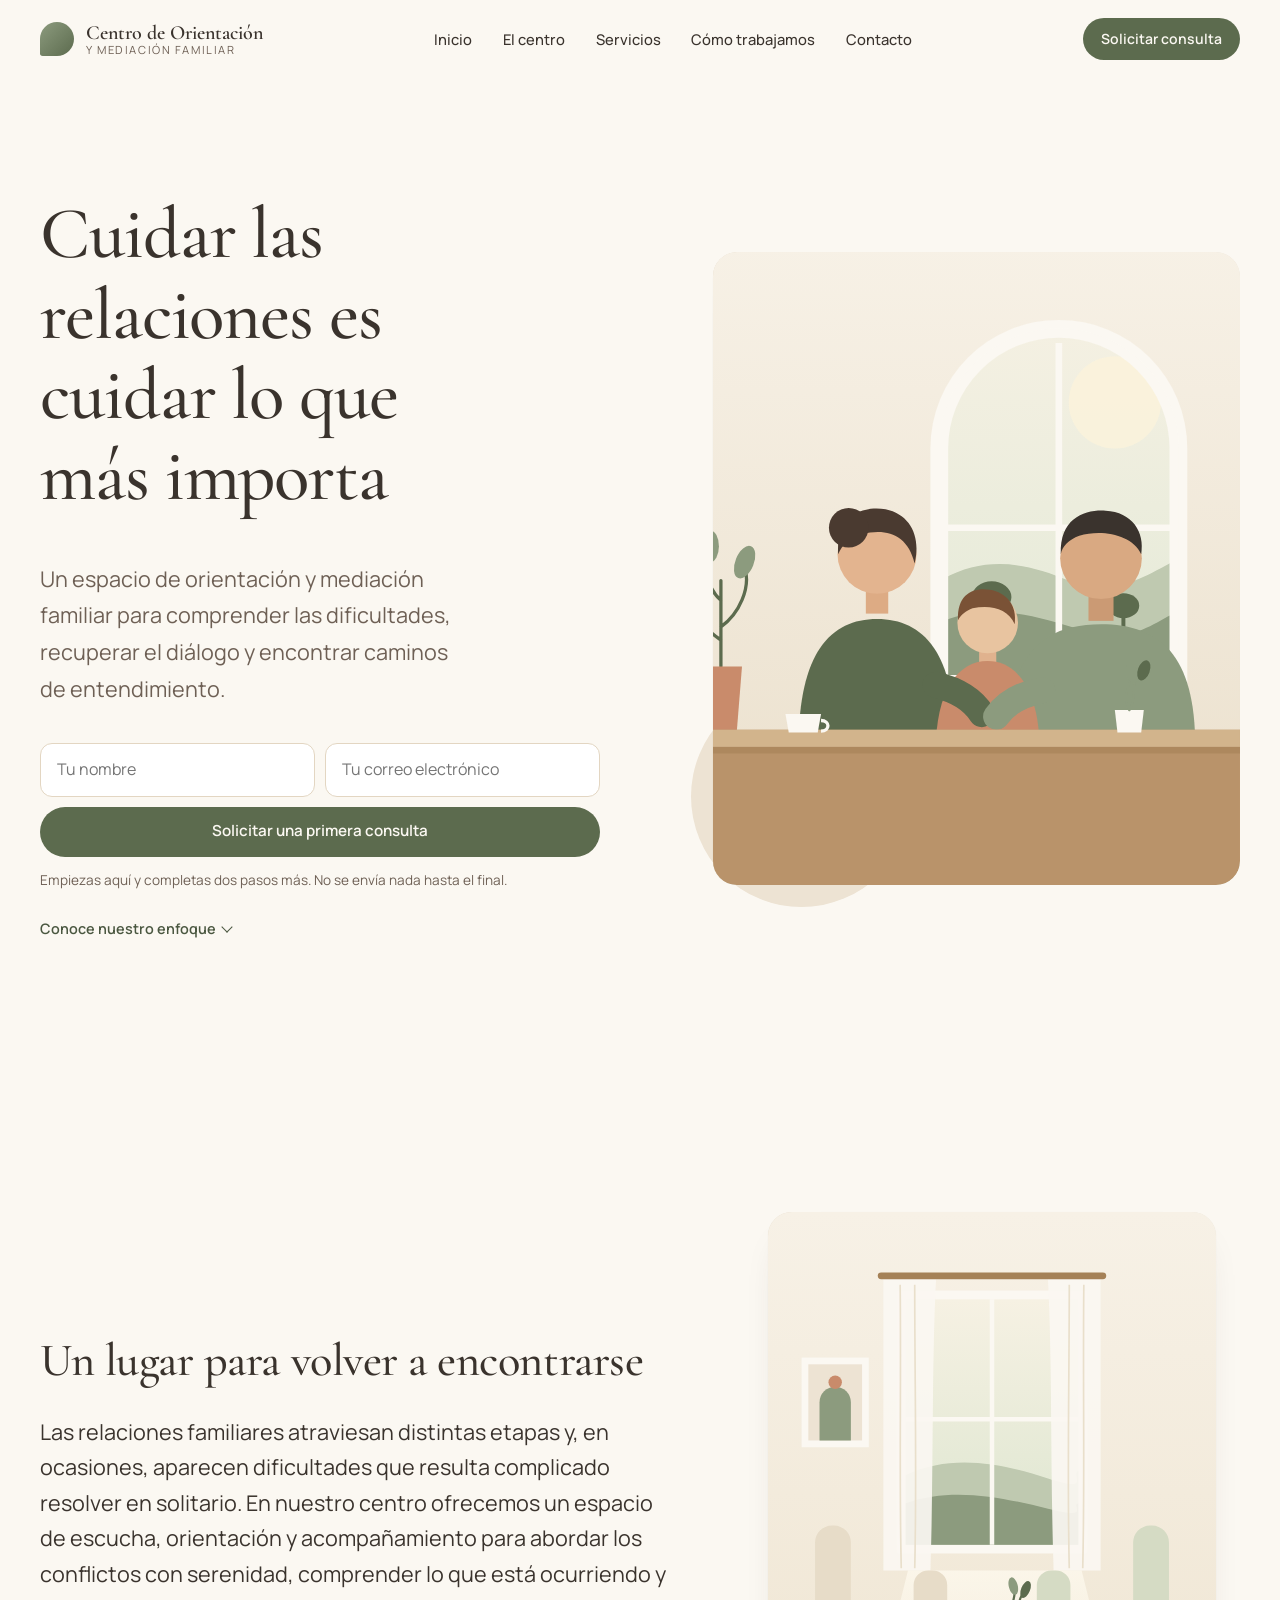
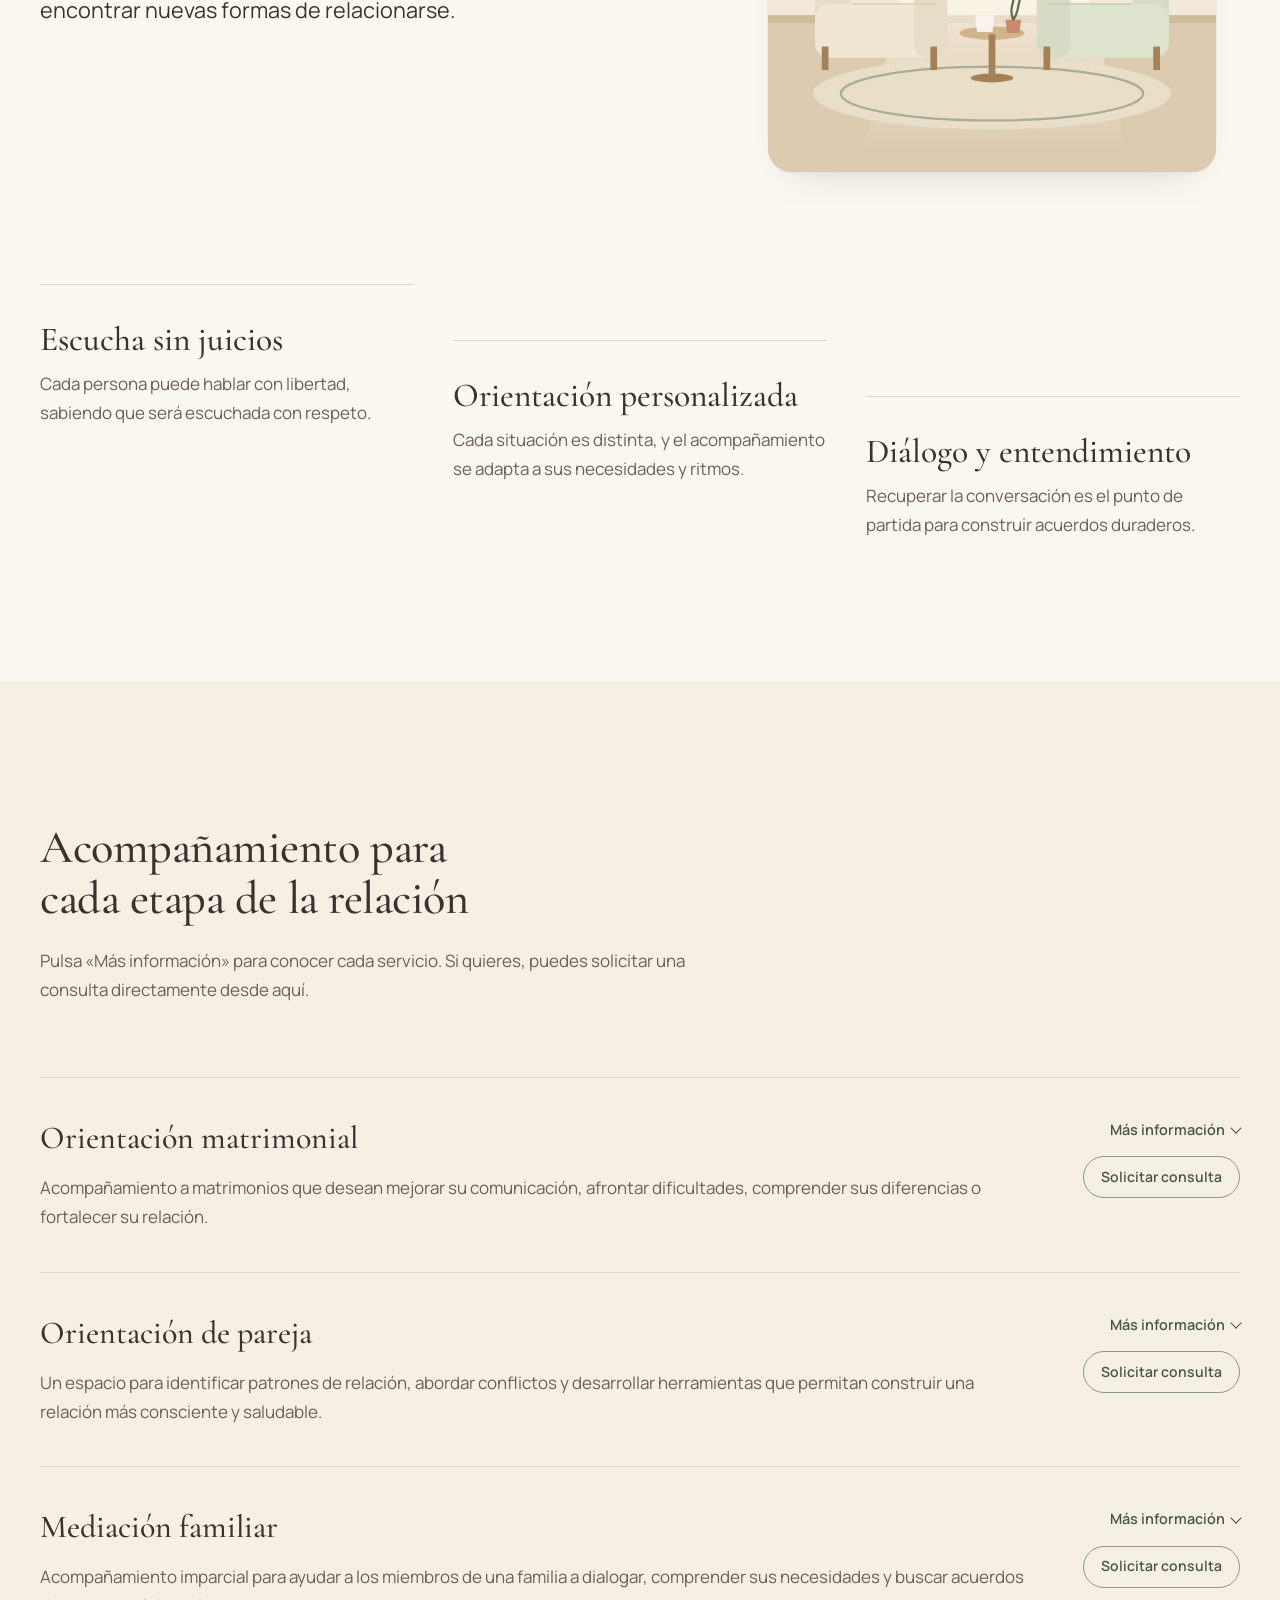
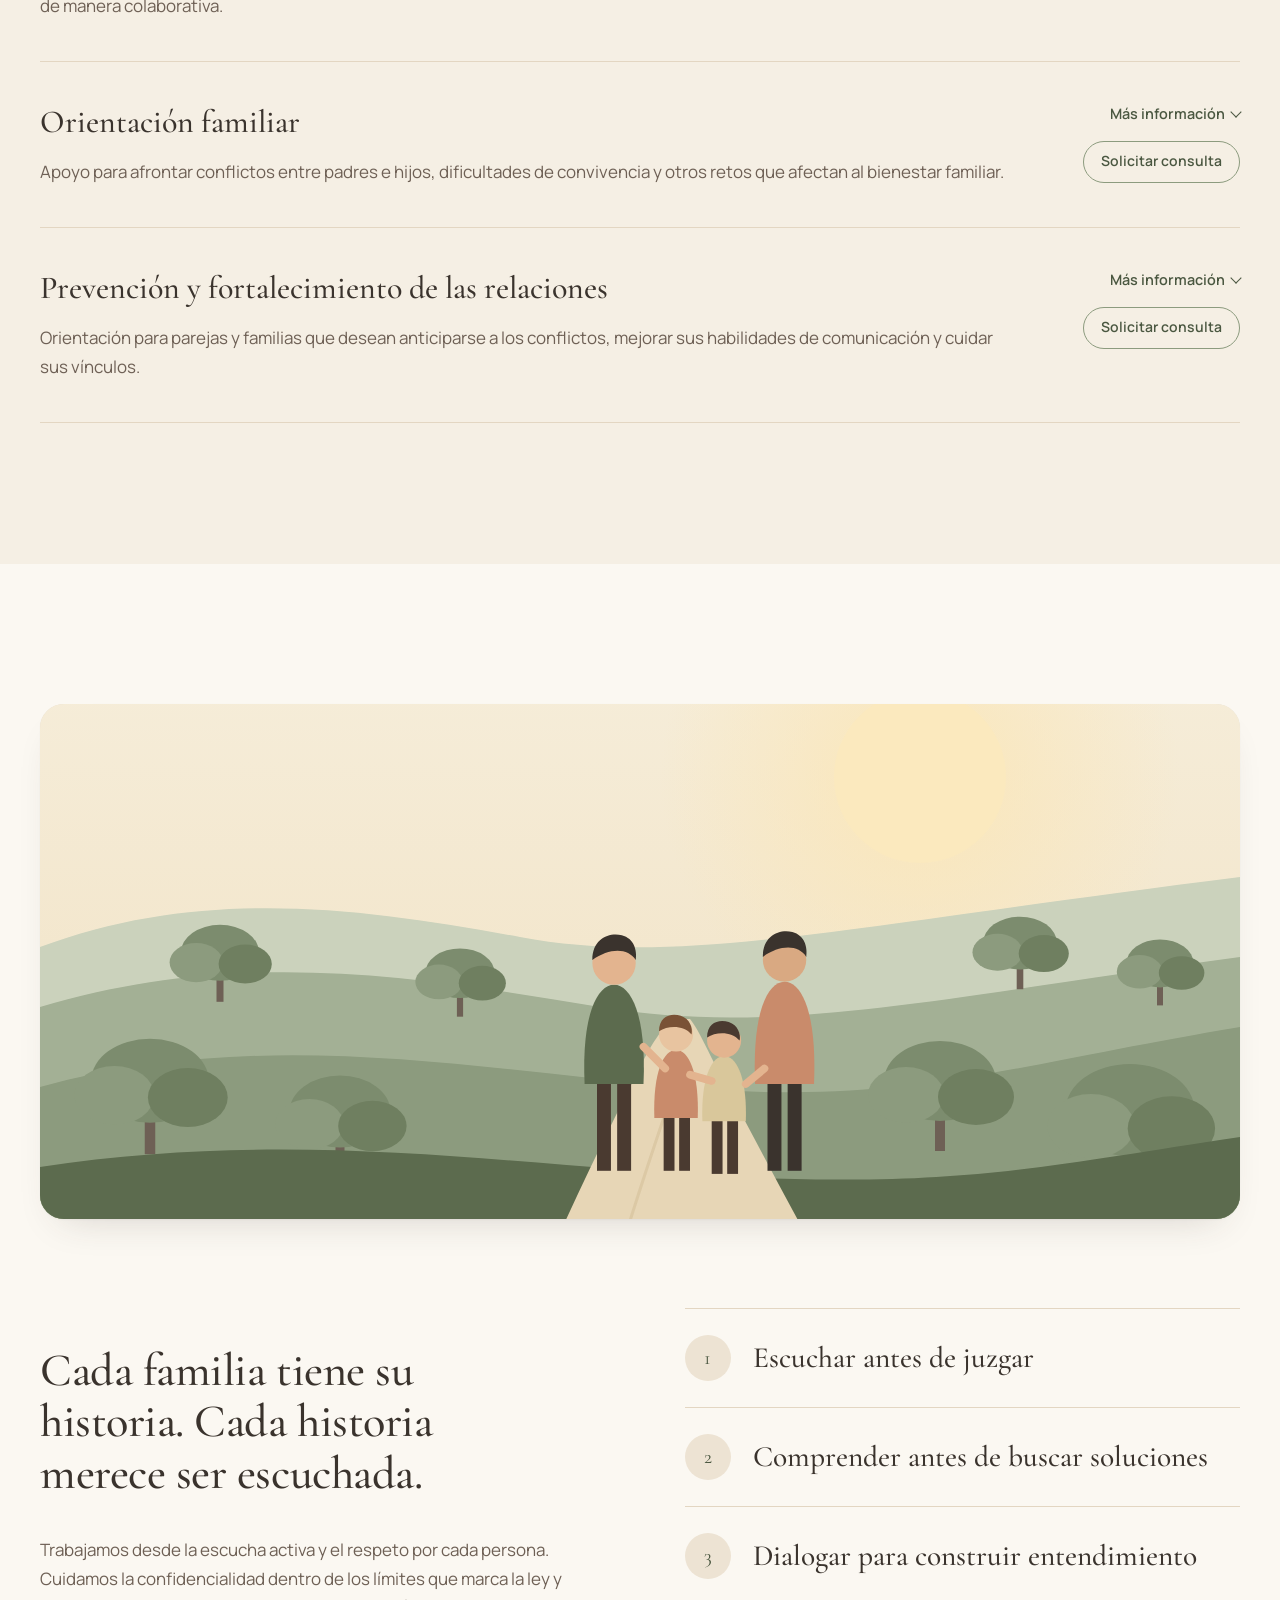
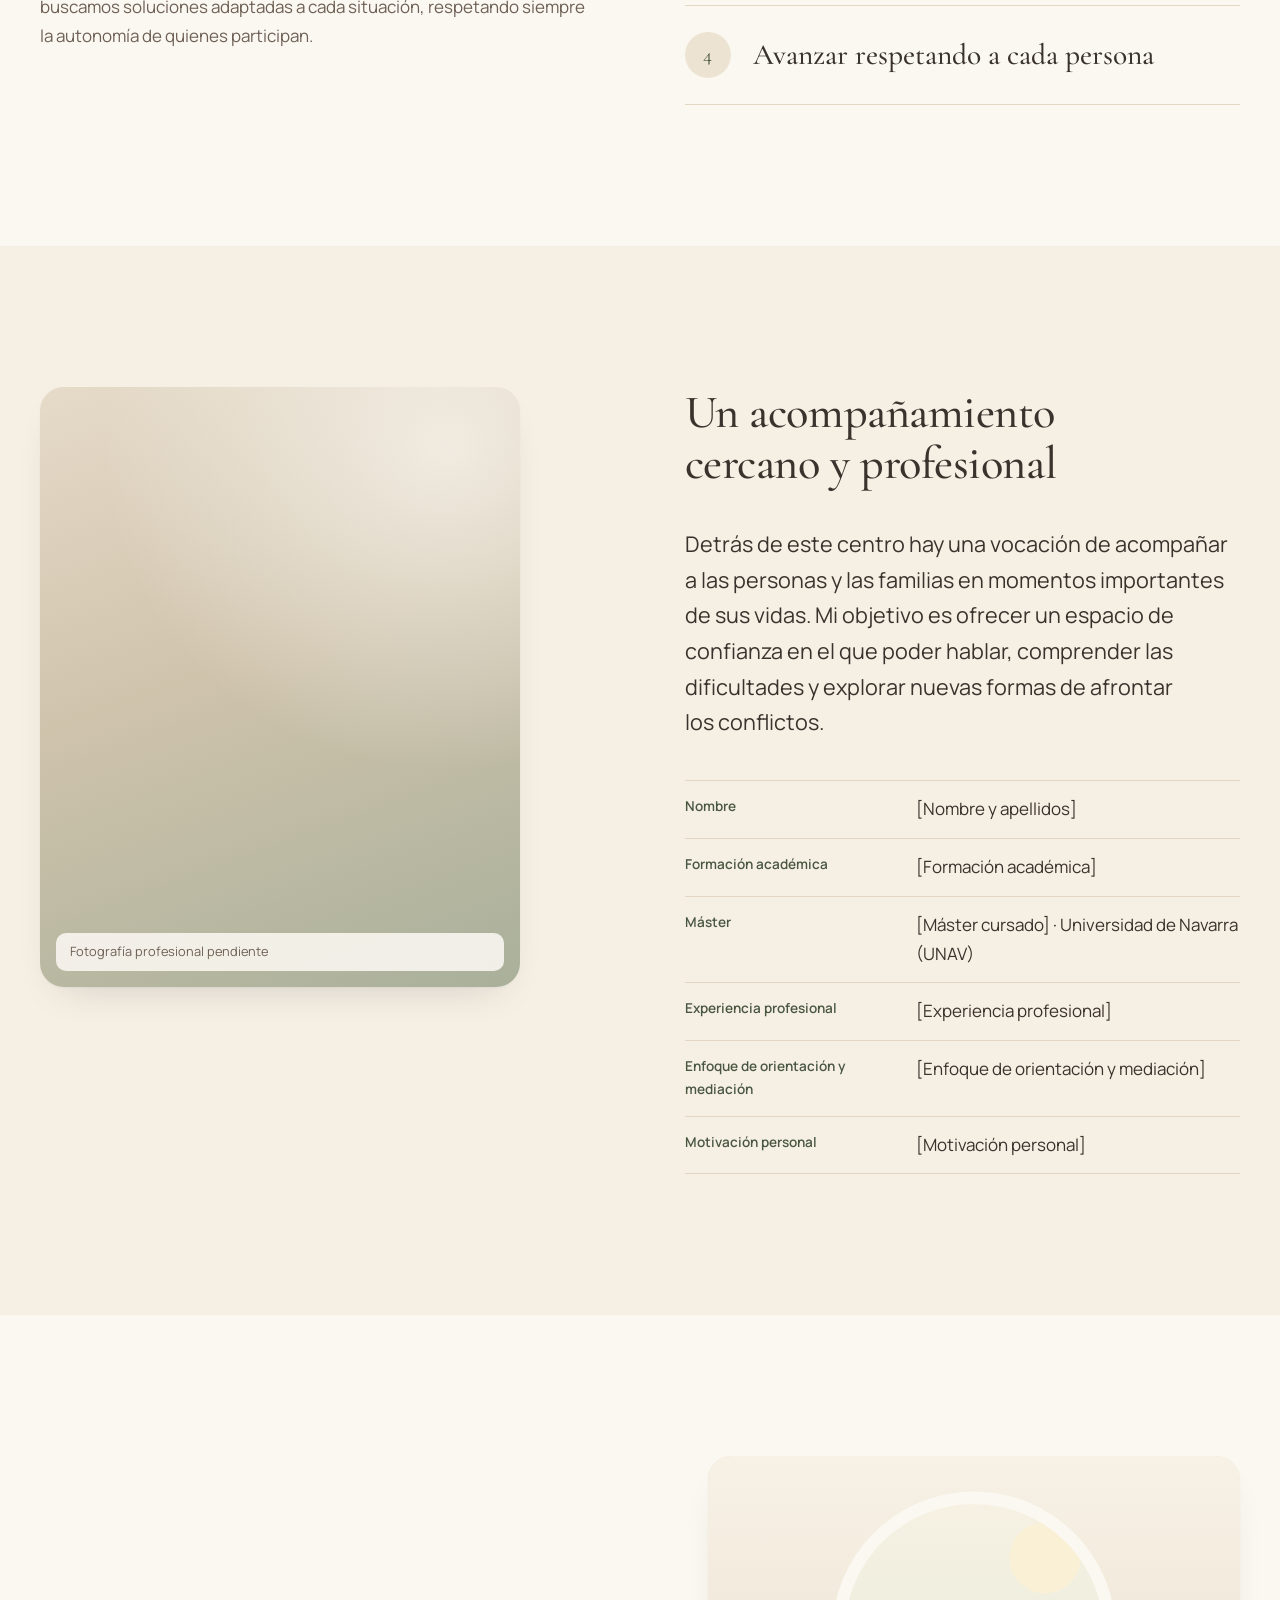
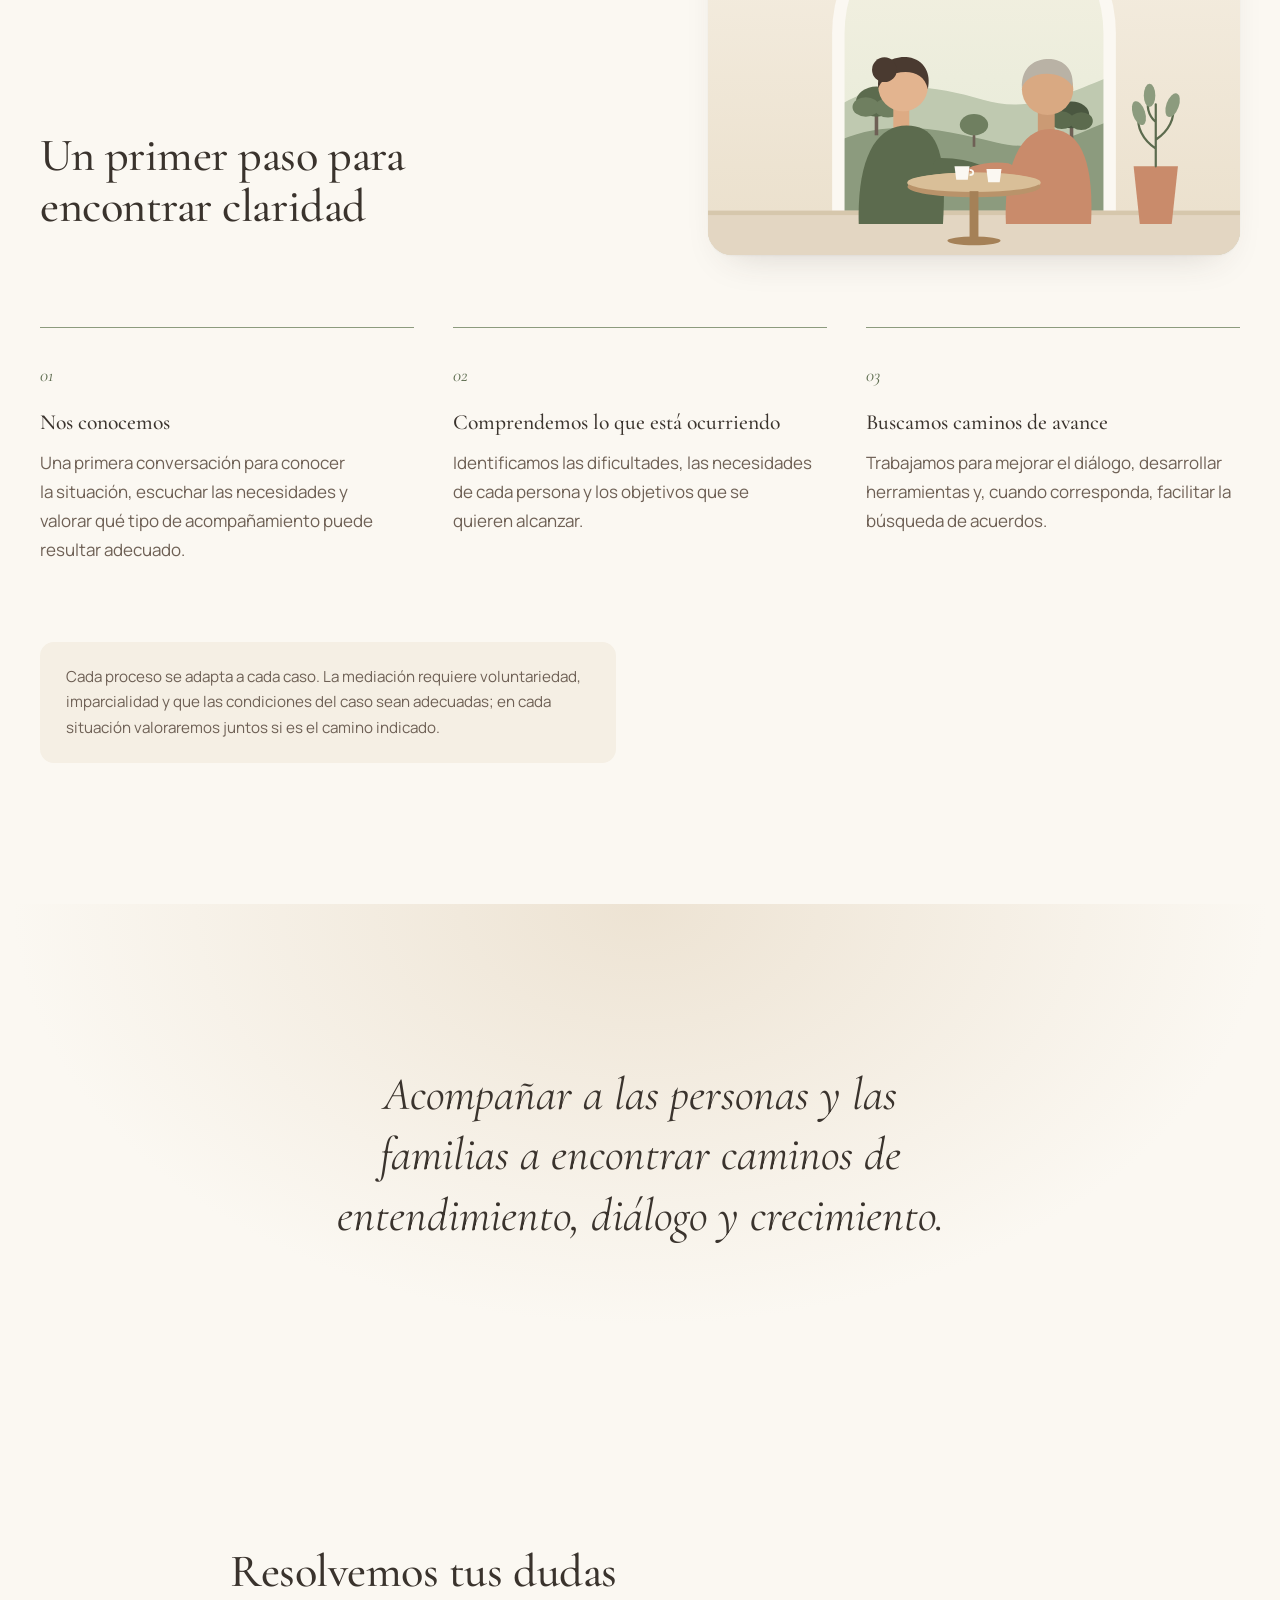
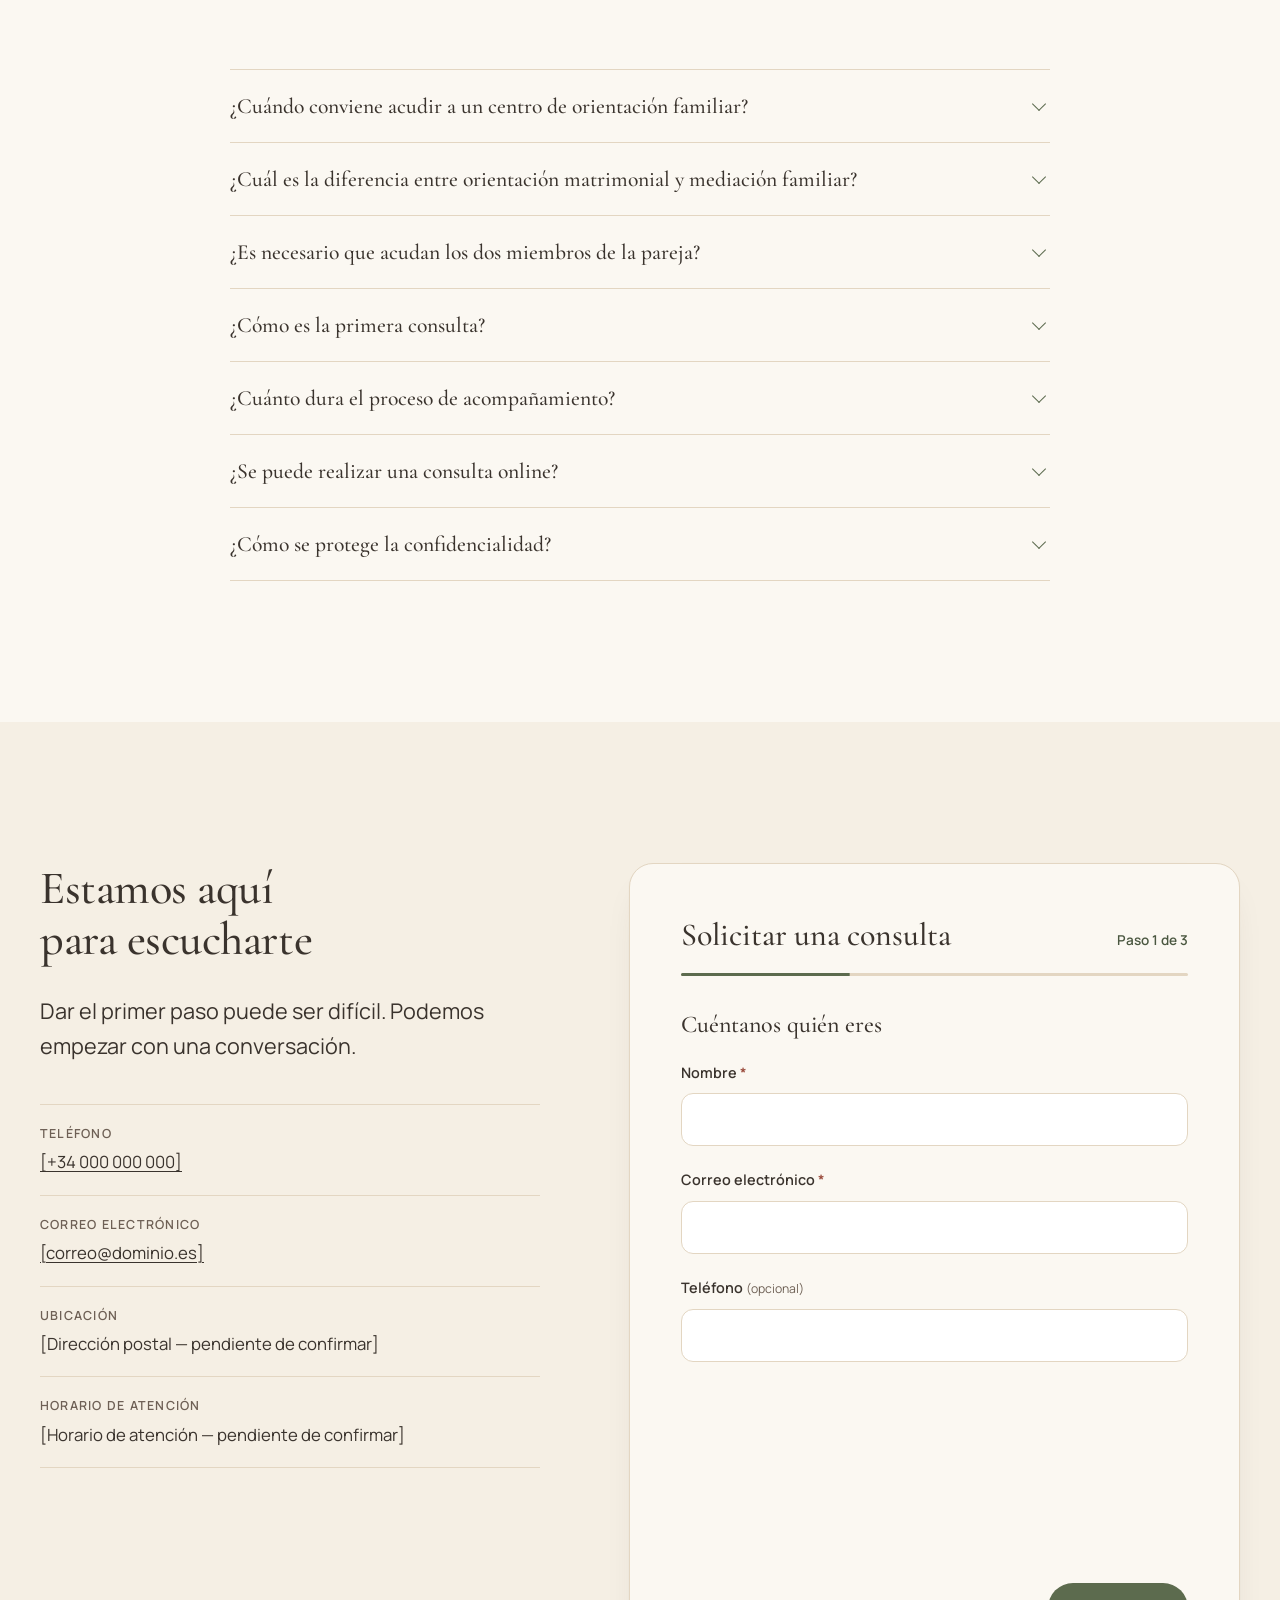
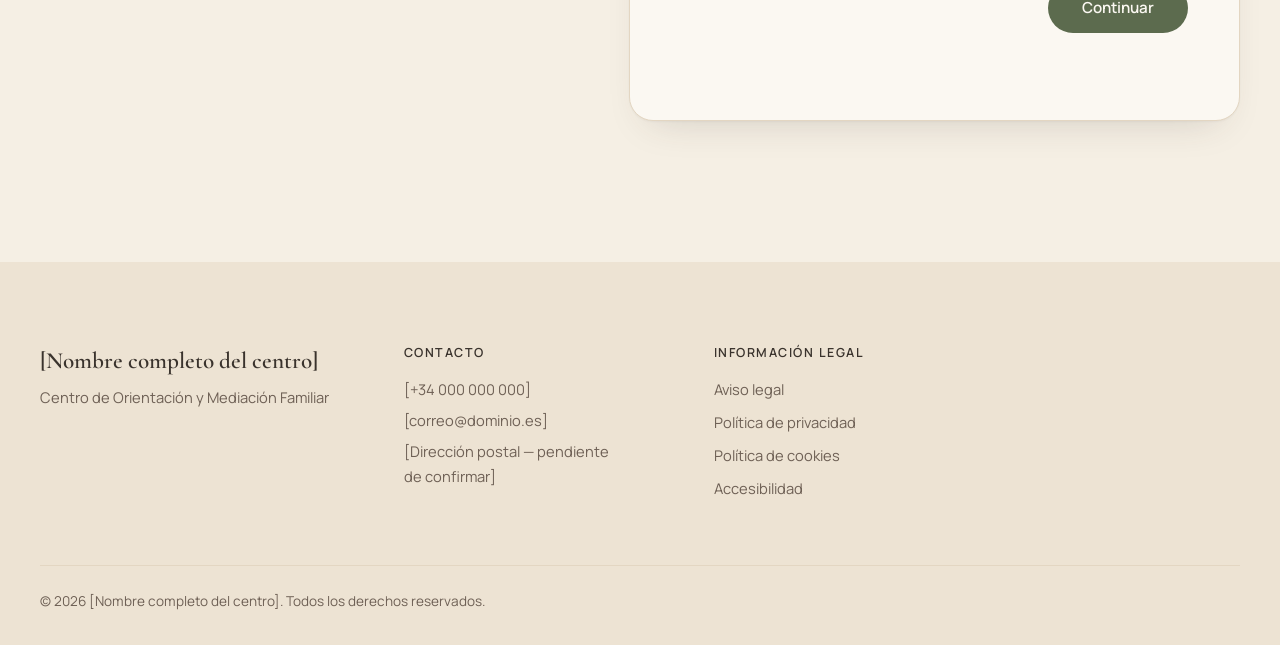
==== commit c81b0ca5: "Añade ilustraciones familiares y aplica la guía de diseño de Impeccable - Cuatro ilustraciones origi" ====
--- a/index.html
+++ b/index.html
@@ -2,7 +2,8 @@
 <html lang="es">
 <head>
   <meta charset="utf-8">
-  <meta name="viewport" content="width=device-width, initial-scale=1">
+  <meta name="viewport" content="width=device-width, initial-scale=1, viewport-fit=cover, interactive-widget=resizes-content">
+  <meta name="color-scheme" content="light">
 
   <!-- SEO -->
   <title>Orientación matrimonial, de pareja y mediación familiar | Centro de Orientación y Mediación Familiar</title>
@@ -17,6 +18,11 @@
   <meta property="og:title" content="Cuidar las relaciones es cuidar lo que más importa">
   <meta property="og:description" content="Orientación matrimonial, de pareja y mediación familiar. Un espacio para recuperar el diálogo.">
   <meta property="og:url" content="https://www.[dominio-del-centro].es/">
+  <meta property="og:image" content="https://www.[dominio-del-centro].es/assets/banners/primera-consulta/organic-1200x630.png">
+  <meta property="og:image:width" content="1200">
+  <meta property="og:image:height" content="630">
+  <meta property="og:image:alt" content="Cuidar las relaciones es cuidar lo que más importa. Orientación y mediación familiar.">
+  <meta name="twitter:card" content="summary_large_image">
 
   <!-- Fuentes: serif para titulares, sans para texto -->
   <link rel="preconnect" href="https://fonts.googleapis.com">
@@ -46,6 +52,7 @@
           <li><a href="#servicios">Servicios</a></li>
           <li><a href="#como-trabajamos">Cómo trabajamos</a></li>
           <li><a href="#contacto">Contacto</a></li>
+          <li class="nav-cta"><a class="btn btn-primary" href="#contacto">Solicitar una primera consulta</a></li>
         </ul>
       </nav>
 
@@ -64,18 +71,25 @@
     <section class="hero" id="inicio" aria-labelledby="hero-title">
       <div class="container hero-grid">
         <div class="hero-copy">
-          <p class="eyebrow reveal">Orientación y mediación familiar</p>
           <h1 id="hero-title" class="reveal" style="--delay: 60ms">Cuidar las relaciones es cuidar lo que más importa</h1>
           <p class="lead reveal" style="--delay: 120ms">Un espacio de orientación y mediación familiar para comprender las dificultades, recuperar el diálogo y encontrar caminos de entendimiento.</p>
-          <div class="btn-row reveal" style="--delay: 180ms">
-            <a class="btn btn-primary" href="#contacto">Solicitar una primera consulta</a>
-            <a class="btn btn-ghost" href="#enfoque">Conoce nuestro enfoque</a>
-          </div>
-        </div>
-
-        <figure class="photo photo-hero reveal">
-          <div class="photo-frame" role="img" aria-label="Espacio luminoso con luz natural entrando por una ventana">
-            <span class="photo-note">Fotografía pendiente: luz natural, espacio cálido y acogedor</span>
+          <form class="quick-start reveal" id="quick-start" style="--delay: 180ms" novalidate aria-label="Empezar la solicitud de consulta">
+            <div class="qs-fields">
+              <label class="sr-only" for="qs-nombre">Tu nombre</label>
+              <input id="qs-nombre" type="text" placeholder="Tu nombre" autocomplete="name" autocapitalize="words" enterkeyhint="next" maxlength="100" aria-describedby="qs-error">
+              <label class="sr-only" for="qs-email">Tu correo electrónico</label>
+              <input id="qs-email" type="email" placeholder="Tu correo electrónico" autocomplete="email" autocapitalize="none" autocorrect="off" spellcheck="false" enterkeyhint="go" maxlength="254" aria-describedby="qs-error">
+              <button class="btn btn-primary" type="submit">Solicitar una primera consulta</button>
+            </div>
+            <p class="error" id="qs-error" role="alert" hidden></p>
+            <p class="qs-note">Empiezas aquí y completas dos pasos más. No se envía nada hasta el final.</p>
+          </form>
+          <p class="hero-secondary reveal" style="--delay: 240ms"><a class="link-more" href="#enfoque">Conoce nuestro enfoque</a></p>
+        </div>
+
+        <figure class="photo photo-hero reveal" style="--delay: 120ms">
+          <div class="photo-frame">
+            <img src="assets/img/familia-ventana.svg" alt="Ilustración de una familia, dos adultos y un niño, sentados muy juntos a una mesa frente a una ventana luminosa." width="800" height="1000" decoding="async" fetchpriority="high">
           </div>
           <span class="photo-accent" aria-hidden="true"></span>
         </figure>
@@ -85,28 +99,28 @@
     <!-- PRESENTACIÓN -->
     <section class="section" id="el-centro" aria-labelledby="centro-title">
       <div class="container">
+        <div class="intro-grid">
         <div class="intro">
-          <p class="eyebrow reveal">El centro</p>
-          <h2 id="centro-title" class="reveal">Un lugar para volver a encontrarse</h2>
-          <p class="text-large reveal">Las relaciones familiares atraviesan distintas etapas y, en ocasiones, aparecen dificultades que resulta complicado resolver en solitario. En nuestro centro ofrecemos un espacio de escucha, orientación y acompañamiento para abordar los conflictos con serenidad, comprender lo que está ocurriendo y encontrar nuevas formas de relacionarse.</p>
+          <h2 id="centro-title" >Un lugar para volver a encontrarse</h2>
+          <p class="text-large">Las relaciones familiares atraviesan distintas etapas y, en ocasiones, aparecen dificultades que resulta complicado resolver en solitario. En nuestro centro ofrecemos un espacio de escucha, orientación y acompañamiento para abordar los conflictos con serenidad, comprender lo que está ocurriendo y encontrar nuevas formas de relacionarse.</p>
+        </div>
+        <figure class="photo photo-side">
+          <div class="photo-frame">
+            <img src="assets/img/sala-acogedora.svg" alt="Ilustración de una sala tranquila con dos butacas enfrentadas, una mesa auxiliar con una planta y una ventana con cortinas ligeras." width="800" height="1000" loading="lazy" decoding="async">
+          </div>
+        </figure>
         </div>
 
         <div class="pillars">
-          <article class="pillar reveal">
-            <span class="pillar-index">I</span>
-            <svg class="icon" viewBox="0 0 24 24" aria-hidden="true"><path d="M3 12c3-5 15-5 18 0-3 5-15 5-18 0z"/><circle cx="12" cy="12" r="2.5"/></svg>
+          <article class="pillar">
             <h3>Escucha sin juicios</h3>
             <p>Cada persona puede hablar con libertad, sabiendo que será escuchada con respeto.</p>
           </article>
-          <article class="pillar reveal" style="--delay: 60ms">
-            <span class="pillar-index">II</span>
-            <svg class="icon" viewBox="0 0 24 24" aria-hidden="true"><circle cx="12" cy="12" r="8"/><path d="M12 4v8l5 3"/></svg>
+          <article class="pillar">
             <h3>Orientación personalizada</h3>
             <p>Cada situación es distinta, y el acompañamiento se adapta a sus necesidades y ritmos.</p>
           </article>
-          <article class="pillar reveal" style="--delay: 120ms">
-            <span class="pillar-index">III</span>
-            <svg class="icon" viewBox="0 0 24 24" aria-hidden="true"><path d="M4 6h10v7H9l-3 3v-3H4z"/><path d="M14 10h6v6h-2v2l-3-2h-1"/></svg>
+          <article class="pillar">
             <h3>Diálogo y entendimiento</h3>
             <p>Recuperar la conversación es el punto de partida para construir acuerdos duraderos.</p>
           </article>
@@ -118,13 +132,12 @@
     <section class="section section-tint" id="servicios" aria-labelledby="servicios-title">
       <div class="container">
         <div class="section-head">
-          <p class="eyebrow reveal">Servicios</p>
-          <h2 id="servicios-title" class="reveal">Acompañamiento para cada etapa de la relación</h2>
-          <p class="reveal">Pulsa «Más información» para conocer cada servicio. Si quieres, puedes solicitar una consulta directamente desde aquí.</p>
+          <h2 id="servicios-title" >Acompañamiento para cada etapa de la relación</h2>
+          <p >Pulsa «Más información» para conocer cada servicio. Si quieres, puedes solicitar una consulta directamente desde aquí.</p>
         </div>
 
         <ul class="service-list">
-          <li class="service reveal" data-motivo="matrimonial">
+          <li class="service" data-motivo="matrimonial">
             <div class="service-main">
               <h3 class="service-title">Orientación matrimonial</h3>
               <p class="service-text">Acompañamiento a matrimonios que desean mejorar su comunicación, afrontar dificultades, comprender sus diferencias o fortalecer su relación.</p>
@@ -140,7 +153,7 @@
             </div>
           </li>
 
-          <li class="service reveal" data-motivo="pareja">
+          <li class="service" data-motivo="pareja">
             <div class="service-main">
               <h3 class="service-title">Orientación de pareja</h3>
               <p class="service-text">Un espacio para identificar patrones de relación, abordar conflictos y desarrollar herramientas que permitan construir una relación más consciente y saludable.</p>
@@ -156,7 +169,7 @@
             </div>
           </li>
 
-          <li class="service reveal" data-motivo="mediacion">
+          <li class="service" data-motivo="mediacion">
             <div class="service-main">
               <h3 class="service-title">Mediación familiar</h3>
               <p class="service-text">Acompañamiento imparcial para ayudar a los miembros de una familia a dialogar, comprender sus necesidades y buscar acuerdos de manera colaborativa.</p>
@@ -172,7 +185,7 @@
             </div>
           </li>
 
-          <li class="service reveal" data-motivo="familiar">
+          <li class="service" data-motivo="familiar">
             <div class="service-main">
               <h3 class="service-title">Orientación familiar</h3>
               <p class="service-text">Apoyo para afrontar conflictos entre padres e hijos, dificultades de convivencia y otros retos que afectan al bienestar familiar.</p>
@@ -188,7 +201,7 @@
             </div>
           </li>
 
-          <li class="service reveal" data-motivo="prevencion">
+          <li class="service" data-motivo="prevencion">
             <div class="service-main">
               <h3 class="service-title">Prevención y fortalecimiento de las relaciones</h3>
               <p class="service-text">Orientación para parejas y familias que desean anticiparse a los conflictos, mejorar sus habilidades de comunicación y cuidar sus vínculos.</p>
@@ -209,17 +222,23 @@
 
     <!-- FILOSOFÍA -->
     <section class="section" id="filosofia" aria-labelledby="filosofia-title">
+      <div class="container">
+        <figure class="photo photo-wide">
+          <div class="photo-frame">
+            <img src="assets/img/familia-olivar.svg" alt="Ilustración de una familia, dos adultos y dos niños, paseando de la mano por un camino entre olivos al atardecer." width="1200" height="800" loading="lazy" decoding="async">
+          </div>
+        </figure>
+      </div>
       <div class="container split">
         <div>
-          <p class="eyebrow reveal">Nuestra filosofía</p>
-          <h2 id="filosofia-title" class="reveal">Cada familia tiene su historia. Cada historia merece ser escuchada.</h2>
-          <p class="reveal">Trabajamos desde la escucha activa y el respeto por cada persona. Cuidamos la confidencialidad dentro de los límites que marca la ley y buscamos soluciones adaptadas a cada situación, respetando siempre la autonomía de quienes participan.</p>
+          <h2 id="filosofia-title" >Cada familia tiene su historia. Cada historia merece ser escuchada.</h2>
+          <p >Trabajamos desde la escucha activa y el respeto por cada persona. Cuidamos la confidencialidad dentro de los límites que marca la ley y buscamos soluciones adaptadas a cada situación, respetando siempre la autonomía de quienes participan.</p>
         </div>
         <ol class="principles">
-          <li class="reveal"><span class="principle-num">1</span><h3>Escuchar antes de juzgar</h3></li>
-          <li class="reveal" style="--delay: 60ms"><span class="principle-num">2</span><h3>Comprender antes de buscar soluciones</h3></li>
-          <li class="reveal" style="--delay: 120ms"><span class="principle-num">3</span><h3>Dialogar para construir entendimiento</h3></li>
-          <li class="reveal" style="--delay: 180ms"><span class="principle-num">4</span><h3>Avanzar respetando a cada persona</h3></li>
+          <li ><span class="principle-num">1</span><h3>Escuchar antes de juzgar</h3></li>
+          <li ><span class="principle-num">2</span><h3>Comprender antes de buscar soluciones</h3></li>
+          <li ><span class="principle-num">3</span><h3>Dialogar para construir entendimiento</h3></li>
+          <li ><span class="principle-num">4</span><h3>Avanzar respetando a cada persona</h3></li>
         </ol>
       </div>
     </section>
@@ -227,18 +246,17 @@
     <!-- SOBRE LA PROFESIONAL -->
     <section class="section section-tint" id="profesional" aria-labelledby="profesional-title">
       <div class="container split profile">
-        <figure class="photo reveal">
+        <figure class="photo">
           <div class="photo-frame photo-portrait" role="img" aria-label="Retrato profesional de la fundadora">
             <span class="photo-note">Fotografía profesional pendiente</span>
           </div>
         </figure>
 
         <div>
-          <p class="eyebrow reveal">Sobre la profesional</p>
-          <h2 id="profesional-title" class="reveal">Un acompañamiento cercano y profesional</h2>
-          <p class="text-large reveal">Detrás de este centro hay una vocación de acompañar a las personas y las familias en momentos importantes de sus vidas. Mi objetivo es ofrecer un espacio de confianza en el que poder hablar, comprender las dificultades y explorar nuevas formas de afrontar los conflictos.</p>
-
-          <dl class="profile-data reveal">
+          <h2 id="profesional-title" >Un acompañamiento cercano y profesional</h2>
+          <p class="text-large">Detrás de este centro hay una vocación de acompañar a las personas y las familias en momentos importantes de sus vidas. Mi objetivo es ofrecer un espacio de confianza en el que poder hablar, comprender las dificultades y explorar nuevas formas de afrontar los conflictos.</p>
+
+          <dl class="profile-data">
             <div><dt>Nombre</dt><dd data-cfg="founderName">[Nombre y apellidos]</dd></div>
             <div><dt>Formación académica</dt><dd data-cfg="founderTraining">[Formación académica]</dd></div>
             <div><dt>Máster</dt><dd data-cfg="founderMaster">[Máster cursado] · Universidad de Navarra (UNAV)</dd></div>
@@ -253,37 +271,43 @@
     <!-- CÓMO TRABAJAMOS -->
     <section class="section" id="como-trabajamos" aria-labelledby="proceso-title">
       <div class="container">
-        <div class="section-head">
-          <p class="eyebrow reveal">Cómo trabajamos</p>
-          <h2 id="proceso-title" class="reveal">Un primer paso para encontrar claridad</h2>
+        <div class="head-with-photo">
+          <div class="section-head">
+            <h2 id="proceso-title">Un primer paso para encontrar claridad</h2>
+          </div>
+          <figure class="photo photo-side-wide">
+            <div class="photo-frame">
+              <img src="assets/img/pareja-conversando.svg" alt="Ilustración de una pareja sentada frente a frente en una mesa redonda, conversando con calma ante un jardín mediterráneo." width="1200" height="900" loading="lazy" decoding="async">
+            </div>
+          </figure>
         </div>
 
         <ol class="steps">
-          <li class="step reveal">
+          <li class="step">
             <span class="step-num" aria-hidden="true">01</span>
             <h3>Nos conocemos</h3>
             <p>Una primera conversación para conocer la situación, escuchar las necesidades y valorar qué tipo de acompañamiento puede resultar adecuado.</p>
           </li>
-          <li class="step reveal" style="--delay: 60ms">
+          <li class="step">
             <span class="step-num" aria-hidden="true">02</span>
             <h3>Comprendemos lo que está ocurriendo</h3>
             <p>Identificamos las dificultades, las necesidades de cada persona y los objetivos que se quieren alcanzar.</p>
           </li>
-          <li class="step reveal" style="--delay: 120ms">
+          <li class="step">
             <span class="step-num" aria-hidden="true">03</span>
             <h3>Buscamos caminos de avance</h3>
             <p>Trabajamos para mejorar el diálogo, desarrollar herramientas y, cuando corresponda, facilitar la búsqueda de acuerdos.</p>
           </li>
         </ol>
 
-        <p class="note reveal">Cada proceso se adapta a cada caso. La mediación requiere voluntariedad, imparcialidad y que las condiciones del caso sean adecuadas; en cada situación valoraremos juntos si es el camino indicado.</p>
+        <p class="note">Cada proceso se adapta a cada caso. La mediación requiere voluntariedad, imparcialidad y que las condiciones del caso sean adecuadas; en cada situación valoraremos juntos si es el camino indicado.</p>
       </div>
     </section>
 
     <!-- ENFOQUE -->
     <section class="section section-quote" id="enfoque" aria-label="Nuestro enfoque">
       <div class="container narrow">
-        <blockquote class="reveal">
+        <blockquote >
           <p>Acompañar a las personas y las familias a encontrar caminos de entendimiento, diálogo y crecimiento.</p>
         </blockquote>
       </div>
@@ -293,36 +317,35 @@
     <section class="section" id="preguntas" aria-labelledby="faq-title">
       <div class="container narrow">
         <div class="section-head">
-          <p class="eyebrow reveal">Preguntas frecuentes</p>
-          <h2 id="faq-title" class="reveal">Resolvemos tus dudas</h2>
+          <h2 id="faq-title" >Resolvemos tus dudas</h2>
         </div>
 
         <div class="faq">
-          <details class="reveal">
+          <details >
             <summary>¿Cuándo conviene acudir a un centro de orientación familiar?</summary>
             <p>Cuando se repiten los conflictos, cuesta hablar de lo que ocurre o se sienten distancia y desgaste, aunque no se sepa muy bien por dónde empezar. No hace falta que la situación sea urgente ni que exista una crisis.</p>
           </details>
-          <details class="reveal">
+          <details >
             <summary>¿Cuál es la diferencia entre orientación matrimonial y mediación familiar?</summary>
             <p>La orientación matrimonial y de pareja acompaña a las personas a comprender su relación y mejorar la comunicación. La mediación familiar es un proceso estructurado, voluntario e imparcial en el que se busca que las partes lleguen a sus propios acuerdos. Te explicaremos cuál encaja mejor en tu caso.</p>
           </details>
-          <details class="reveal">
+          <details >
             <summary>¿Es necesario que acudan los dos miembros de la pareja?</summary>
             <p>No siempre. En la orientación individual o de una sola parte también se puede trabajar la situación propia. En la mediación, la participación de todas las partes es necesaria y voluntaria. Lo valoraremos en la primera conversación.</p>
           </details>
-          <details class="reveal">
+          <details >
             <summary>¿Cómo es la primera consulta?</summary>
             <p>Es una conversación para conocernos, entender qué está ocurriendo y explicarte cómo trabajamos. Puedes venir con tus dudas o sin ellas. Al final, valoraremos juntos si el acompañamiento es adecuado.</p>
           </details>
-          <details class="reveal">
+          <details >
             <summary>¿Cuánto dura el proceso de acompañamiento?</summary>
             <p>Depende de cada caso, de los objetivos y del ritmo de las personas. Lo acordaremos desde el inicio y lo revisaremos de forma periódica.</p>
           </details>
-          <details class="reveal">
+          <details >
             <summary>¿Se puede realizar una consulta online?</summary>
             <p>[Indicar aquí si el centro ofrece consultas online y en qué condiciones. Hasta que se confirme, no se ofrecen como modalidad.]</p>
           </details>
-          <details class="reveal">
+          <details >
             <summary>¿Cómo se protege la confidencialidad?</summary>
             <p>La información que compartes es confidencial, dentro de los límites que establece la ley. Solo se utilizan tus datos para gestionar tu consulta. Consulta nuestra <a href="legal.html#privacidad">política de privacidad</a> para más detalles.</p>
           </details>
@@ -334,11 +357,10 @@
     <section class="section section-tint" id="contacto" aria-labelledby="contacto-title">
       <div class="container contact-grid">
         <div>
-          <p class="eyebrow reveal">Contacto</p>
-          <h2 id="contacto-title" class="reveal">Estamos aquí para escucharte</h2>
-          <p class="text-large reveal">Dar el primer paso puede ser difícil. Podemos empezar con una conversación.</p>
-
-          <ul class="contact-list reveal">
+          <h2 id="contacto-title" >Estamos aquí para escucharte</h2>
+          <p class="text-large">Dar el primer paso puede ser difícil. Podemos empezar con una conversación.</p>
+
+          <ul class="contact-list">
             <li>
               <span class="contact-label">Teléfono</span>
               <a href="tel:" data-cfg-href="phone" data-cfg-text="phone">[+34 000 000 000]</a>
@@ -358,7 +380,7 @@
           </ul>
         </div>
 
-        <div class="form-wrap reveal" style="--delay: 80ms">
+        <div class="form-wrap">
           <form class="form-card" id="consulta-form" novalidate aria-labelledby="form-title">
             <div class="form-head">
               <h3 id="form-title">Solicitar una consulta</h3>
@@ -374,19 +396,19 @@
 
                 <div class="field">
                   <label for="nombre">Nombre <span class="req" aria-hidden="true">*</span></label>
-                  <input id="nombre" name="nombre" type="text" autocomplete="name" required minlength="2" maxlength="100" aria-describedby="nombre-error">
+                  <input id="nombre" name="nombre" type="text" autocomplete="name" autocapitalize="words" enterkeyhint="next" required minlength="2" maxlength="100" aria-describedby="nombre-error">
                   <p class="error" id="nombre-error" role="alert" hidden></p>
                 </div>
 
                 <div class="field">
                   <label for="email">Correo electrónico <span class="req" aria-hidden="true">*</span></label>
-                  <input id="email" name="email" type="email" autocomplete="email" required maxlength="254" aria-describedby="email-error">
+                  <input id="email" name="email" type="email" autocomplete="email" autocapitalize="none" autocorrect="off" spellcheck="false" enterkeyhint="next" required maxlength="254" aria-describedby="email-error">
                   <p class="error" id="email-error" role="alert" hidden></p>
                 </div>
 
                 <div class="field">
                   <label for="telefono">Teléfono <span class="optional">(opcional)</span></label>
-                  <input id="telefono" name="telefono" type="tel" autocomplete="tel" inputmode="tel" maxlength="20" aria-describedby="telefono-error">
+                  <input id="telefono" name="telefono" type="tel" autocomplete="tel" inputmode="tel" enterkeyhint="next" maxlength="20" aria-describedby="telefono-error">
                   <p class="error" id="telefono-error" role="alert" hidden></p>
                 </div>
               </section>
@@ -490,7 +512,7 @@
     </div>
   </footer>
 
-  <a class="to-top" href="#top" aria-label="Volver arriba">↑</a>
+  <a class="to-top" href="#top" aria-label="Volver arriba"><svg viewBox="0 0 24 24" width="20" height="20" aria-hidden="true" fill="none" stroke="currentColor" stroke-width="1.8" stroke-linecap="round" stroke-linejoin="round"><path d="M12 19V5M5.5 11.5L12 5l6.5 6.5"/></svg></a>
 
   <script src="js/config.js"></script>
   <script src="js/main.js"></script>
--- a/css/styles.css
+++ b/css/styles.css
@@ -34,7 +34,7 @@
 
   /* Espaciado y forma */
   --container: 1200px;
-  --gutter: 20px;
+  --gutter: max(20px, env(safe-area-inset-left, 0px), env(safe-area-inset-right, 0px));
   --section-y: clamp(80px, 11vw, 144px);
   --radius: 14px;
   --radius-lg: 24px;
@@ -45,7 +45,8 @@
   --ease-in-out: cubic-bezier(0.77, 0, 0.175, 1);
   --dur-fast: 150ms;
   --dur: 220ms;
-  --dur-reveal: 480ms;
+  --dur-reveal: 280ms;
+  --dur-image: 600ms; /* revelado editorial de la imagen principal (marketing) */
 }
 
 *,
@@ -60,9 +61,22 @@
 }
 
 html {
+  -webkit-tap-highlight-color: transparent;
   scroll-behavior: smooth;
   scroll-padding-top: 96px;
   -webkit-text-size-adjust: 100%;
+}
+
+::selection {
+  background: rgba(140, 155, 126, 0.38);
+  color: var(--ink);
+}
+
+html {
+  accent-color: var(--olive);
+  caret-color: var(--olive);
+  scrollbar-color: var(--sage) var(--off-white);
+  scrollbar-width: thin;
 }
 
 body {
@@ -86,6 +100,7 @@
 h2,
 h3,
 h4 {
+  overflow-wrap: anywhere;
   margin: 0 0 0.6em;
   font-family: var(--font-serif);
   font-weight: 500;
@@ -99,6 +114,12 @@
 h3 { font-size: var(--step-1); line-height: 1.25; font-weight: 500; }
 h4 { font-size: 1.6rem; }
 
+p,
+li,
+dd {
+  overflow-wrap: anywhere;
+}
+
 p {
   margin: 0 0 1em;
   color: var(--taupe);
@@ -111,8 +132,32 @@
   text-underline-offset: 0.2em;
 }
 
-a:hover {
-  color: var(--olive-dark);
+/* Toque inmediato (sin espera de doble toque) y sin selección accidental en controles */
+a,
+button,
+summary,
+.choice,
+.consent {
+  touch-action: manipulation;
+}
+
+button,
+.btn,
+.choice,
+summary,
+.nav-toggle,
+.to-top,
+.site-nav a {
+  -webkit-user-select: none;
+  user-select: none;
+  -webkit-touch-callout: none;
+}
+
+/* Todo el movimiento y color de hover solo en dispositivos con ratón */
+@media (hover: hover) and (pointer: fine) {
+  a:hover {
+    color: var(--olive-dark);
+  }
 }
 
 :focus-visible {
@@ -158,16 +203,8 @@
   top: 12px;
 }
 
-.eyebrow {
-  margin-bottom: 1.2rem;
-  font-size: var(--step--1);
-  font-weight: 600;
-  letter-spacing: 0.16em;
-  text-transform: uppercase;
-  color: var(--olive);
-}
-
 .text-large {
+  max-width: 60ch;
   font-size: var(--step-1);
   line-height: 1.65;
   color: var(--ink);
@@ -215,7 +252,7 @@
   font-size: 0.95rem;
   font-weight: 600;
   line-height: 1.2;
-  white-space: nowrap;
+  text-align: center;
   text-decoration: none;
   cursor: pointer;
   transition:
@@ -239,9 +276,11 @@
   color: var(--ivory);
 }
 
-.btn-primary:hover {
-  background: var(--olive-dark);
-  color: var(--ivory);
+@media (hover: hover) and (pointer: fine) {
+  .btn-primary:hover {
+    background: var(--olive-dark);
+    color: var(--ivory);
+  }
 }
 
 .btn-ghost {
@@ -250,15 +289,18 @@
   color: var(--olive-dark);
 }
 
-.btn-ghost:hover {
-  background: var(--beige);
-  color: var(--ink);
+@media (hover: hover) and (pointer: fine) {
+  .btn-ghost:hover {
+    background: var(--beige);
+    color: var(--ink);
+  }
 }
 
 .btn-small {
   min-height: 42px;
   padding: 0.5em 1.2em;
   font-size: 0.875rem;
+  white-space: nowrap;
 }
 
 .btn-block {
@@ -308,6 +350,10 @@
   }
 }
 
+.link-more:active {
+  opacity: 0.7;
+}
+
 /* ==========================================================================
    Cabecera y navegación
    ========================================================================== */
@@ -315,6 +361,7 @@
   position: sticky;
   top: 0;
   z-index: 50;
+  padding-top: env(safe-area-inset-top, 0px);
   background: rgba(251, 248, 242, 0.9);
   backdrop-filter: saturate(1.2) blur(12px);
   -webkit-backdrop-filter: saturate(1.2) blur(12px);
@@ -338,12 +385,15 @@
   display: flex;
   align-items: center;
   gap: 12px;
+  min-width: 0;
   color: var(--ink);
   text-decoration: none;
 }
 
-.brand:hover {
-  color: var(--ink);
+@media (hover: hover) and (pointer: fine) {
+  .brand:hover {
+    color: var(--ink);
+  }
 }
 
 .brand-mark {
@@ -356,6 +406,7 @@
 .brand-text {
   display: flex;
   flex-direction: column;
+  min-width: 0;
   line-height: 1.1;
 }
 
@@ -410,6 +461,7 @@
 
 .header-actions {
   display: flex;
+  flex-shrink: 0;
   align-items: center;
   gap: 12px;
 }
@@ -485,12 +537,13 @@
     /* Oculto con opacidad y transform (no display) para que la transición funcione */
     opacity: 0;
     transform: translateY(-8px);
+    transform-origin: top;
     pointer-events: none;
     visibility: hidden;
     transition:
-      opacity var(--dur) var(--ease-out),
-      transform var(--dur) var(--ease-out),
-      visibility 0s linear var(--dur);
+      opacity var(--dur-fast) var(--ease-out),
+      transform var(--dur-fast) var(--ease-out),
+      visibility 0s linear var(--dur-fast);
   }
 
   .site-nav.is-open {
@@ -498,6 +551,7 @@
     transform: translateY(0);
     pointer-events: auto;
     visibility: visible;
+    transition-duration: var(--dur), var(--dur), 0s;
     transition-delay: 0s;
   }
 
@@ -517,10 +571,29 @@
   .site-nav li:last-child a {
     border-bottom: 0;
   }
+
+  .site-nav .nav-cta {
+    display: block;
+    padding-top: 16px;
+  }
+
+  .site-nav .nav-cta a {
+    display: flex;
+    padding: 0.8em 1.7em;
+    border-bottom: 0;
+    color: var(--ivory);
+  }
 }
 
 .btn-short {
   display: none;
+}
+
+/* Botón de consulta dentro del menú: solo se ve en la versión móvil */
+@media (min-width: 921px) {
+  .site-nav .nav-cta {
+    display: none;
+  }
 }
 
 @media (max-width: 560px) {
@@ -538,11 +611,7 @@
 
   .brand-name {
     font-size: 1.05rem;
-    white-space: nowrap;
-  }
-
-  .brand-sub {
-    white-space: nowrap;
+    overflow-wrap: anywhere;
   }
 
   .header-actions .btn-small {
@@ -558,8 +627,13 @@
   }
 }
 
-@media (max-width: 380px) {
+@media (max-width: 420px) {
   .brand-sub {
+    display: none;
+  }
+
+  /* Con la pantalla muy estrecha, el botón de consulta vive en el menú */
+  .header-actions:has(.nav-toggle) .btn-small {
     display: none;
   }
 }
@@ -571,6 +645,12 @@
   padding-block: clamp(56px, 9vw, 120px) clamp(80px, 10vw, 136px);
 }
 
+.hero-grid > *,
+.split > *,
+.contact-grid > * {
+  min-width: 0;
+}
+
 .hero-grid {
   display: grid;
   grid-template-columns: 1.05fr 0.95fr;
@@ -582,8 +662,28 @@
   max-width: 13ch;
 }
 
-.hero .eyebrow {
-  margin-bottom: 1.6rem;
+.quick-start {
+  max-width: 560px;
+  margin-top: 2.25rem;
+}
+
+.qs-fields {
+  display: grid;
+  grid-template-columns: 1fr 1fr;
+  gap: 10px;
+}
+
+.qs-fields .btn {
+  grid-column: 1 / -1;
+}
+
+.qs-note {
+  margin: 12px 0 0;
+  font-size: 0.85rem;
+}
+
+.hero-secondary {
+  margin: 1.4rem 0 0;
 }
 
 /* ==========================================================================
@@ -605,14 +705,51 @@
   box-shadow: var(--shadow);
 }
 
-/* Revelado de la imagen por recorte: solo clip-path, interrumpible */
-.js .photo-frame {
+/* Imagen dentro del marco: ocupa todo el espacio sin deformarse */
+.photo-frame img {
+  display: block;
+  width: 100%;
+  height: 100%;
+  object-fit: cover;
+}
+
+/* El único momento de autor de la página: la imagen de la portada se revela por recorte */
+.js .photo-hero .photo-frame {
   clip-path: inset(0 0 12% 0 round var(--radius-lg));
-  transition: clip-path 900ms var(--ease-out);
-}
-
-.js .photo.is-visible .photo-frame {
+  transition: clip-path var(--dur-image) var(--ease-out);
+}
+
+.js .photo-hero.is-visible .photo-frame {
   clip-path: inset(0 0 0 0 round var(--radius-lg));
+}
+
+.photo-hero .photo-frame {
+  aspect-ratio: 5 / 6;
+}
+
+.photo-hero img {
+  object-position: 50% 30%;
+}
+
+.photo-side .photo-frame {
+  aspect-ratio: 4 / 5;
+  max-height: 560px;
+}
+
+.photo-wide {
+  margin-bottom: clamp(48px, 7vw, 96px);
+}
+
+.photo-wide .photo-frame {
+  aspect-ratio: 21 / 9;
+}
+
+.photo-wide img {
+  object-position: 50% 62%;
+}
+
+.photo-side-wide .photo-frame {
+  aspect-ratio: 4 / 3;
 }
 
 .photo-accent {
@@ -647,9 +784,16 @@
 /* ==========================================================================
    Presentación
    ========================================================================== */
+.intro-grid {
+  display: grid;
+  grid-template-columns: minmax(0, 1.15fr) minmax(0, 0.85fr);
+  align-items: center;
+  gap: clamp(40px, 7vw, 110px);
+  margin-bottom: clamp(64px, 9vw, 112px);
+}
+
 .intro {
-  max-width: 760px;
-  margin-bottom: clamp(56px, 8vw, 96px);
+  max-width: 640px;
 }
 
 .intro h2 {
@@ -668,35 +812,26 @@
   border-top: 1px solid var(--sand);
 }
 
-.pillar-index {
-  display: block;
-  margin-bottom: 22px;
+.pillar h3 {
+  margin-bottom: 12px;
   font-family: var(--font-serif);
-  font-style: italic;
-  font-size: 1.1rem;
-  color: var(--sage);
-}
-
-.pillar .icon {
-  margin-bottom: 18px;
-}
-
-.pillar h3 {
-  margin-bottom: 10px;
+  font-size: clamp(1.6rem, 1.3rem + 1vw, 2.1rem);
+  font-weight: 500;
+  line-height: 1.12;
+}
+
+@media (min-width: 861px) {
+  .pillar:nth-child(2) {
+    margin-top: 56px;
+  }
+
+  .pillar:nth-child(3) {
+    margin-top: 112px;
+  }
 }
 
 .pillar p {
   margin: 0;
-}
-
-.icon {
-  width: 28px;
-  height: 28px;
-  fill: none;
-  stroke: var(--olive);
-  stroke-width: 1.4;
-  stroke-linecap: round;
-  stroke-linejoin: round;
 }
 
 /* ==========================================================================
@@ -760,14 +895,15 @@
   display: grid;
   grid-template-rows: 0fr;
   transition:
-    grid-template-rows var(--dur-reveal) var(--ease-out),
-    opacity var(--dur) var(--ease-out);
+    grid-template-rows var(--dur-fast) var(--ease-out),
+    opacity 120ms var(--ease-out);
   opacity: 0;
 }
 
 .service.is-open .service-panel {
   grid-template-rows: 1fr;
   opacity: 1;
+  transition-duration: var(--dur), 200ms;
 }
 
 .service-panel-inner {
@@ -789,7 +925,11 @@
 
 @media (max-width: 960px) {
   .service {
-    grid-template-columns: 1fr;
+    grid-template-columns: minmax(0, 1fr);
+  }
+
+  .service-controls .btn-small {
+    white-space: normal;
   }
 
   .service-controls {
@@ -883,13 +1023,27 @@
 }
 
 .profile-data dd {
+  min-width: 0;
   margin: 0;
   color: var(--ink);
+  overflow-wrap: anywhere;
 }
 
 /* ==========================================================================
    Proceso
    ========================================================================== */
+.head-with-photo {
+  display: grid;
+  grid-template-columns: minmax(0, 1fr) minmax(0, 0.9fr);
+  align-items: end;
+  gap: clamp(32px, 6vw, 96px);
+  margin-bottom: clamp(44px, 6vw, 72px);
+}
+
+.head-with-photo .section-head {
+  margin-bottom: 0;
+}
+
 .steps {
   display: grid;
   grid-template-columns: repeat(3, 1fr);
@@ -921,9 +1075,8 @@
   max-width: 64ch;
   margin: 0;
   padding: 22px 26px;
-  border-left: 2px solid var(--sage);
   background: var(--off-white);
-  border-radius: 0 var(--radius) var(--radius) 0;
+  border-radius: var(--radius);
   font-size: 0.95rem;
 }
 
@@ -1000,17 +1153,15 @@
 .faq details p {
   max-width: 68ch;
   padding-bottom: 24px;
-  animation: faq-in var(--dur) var(--ease-out);
-}
-
-@keyframes faq-in {
-  from {
+  transition:
+    opacity var(--dur) var(--ease-out),
+    transform var(--dur) var(--ease-out);
+}
+
+@starting-style {
+  .faq details[open] p {
     opacity: 0;
     transform: translateY(-4px);
-  }
-  to {
-    opacity: 1;
-    transform: translateY(0);
   }
 }
 
@@ -1045,8 +1196,10 @@
 
 .contact-list a,
 .contact-list span:not(.contact-label) {
+  min-width: 0;
   color: var(--ink);
   font-size: 1.05rem;
+  overflow-wrap: anywhere;
 }
 
 .contact-label {
@@ -1075,6 +1228,7 @@
 
 .form-head {
   display: flex;
+  flex-wrap: wrap;
   align-items: baseline;
   justify-content: space-between;
   gap: 16px;
@@ -1093,7 +1247,6 @@
   font-size: 0.85rem;
   font-weight: 600;
   color: var(--olive-dark);
-  white-space: nowrap;
 }
 
 .progress {
@@ -1127,17 +1280,14 @@
   border: 0;
   visibility: hidden;
   opacity: 0;
-  transform: translateX(12px);
   transition:
-    opacity var(--dur) var(--ease-out),
-    transform var(--dur) var(--ease-out),
-    visibility 0s linear var(--dur);
+    opacity var(--dur-fast) var(--ease-out),
+    visibility 0s linear var(--dur-fast);
 }
 
 .panel.is-active {
   visibility: visible;
   opacity: 1;
-  transform: translateX(0);
   transition-delay: 0s;
 }
 
@@ -1203,9 +1353,11 @@
   line-height: 1.5;
 }
 
-input:hover,
-textarea:hover {
-  border-color: var(--sage);
+@media (hover: hover) and (pointer: fine) {
+  input:hover,
+  textarea:hover {
+    border-color: var(--sage);
+  }
 }
 
 input:focus,
@@ -1379,7 +1531,16 @@
 /* Confirmación */
 .form-success {
   text-align: center;
-  animation: sent-in var(--dur-reveal) var(--ease-out);
+  transition:
+    opacity var(--dur) var(--ease-out),
+    transform var(--dur) var(--ease-out);
+}
+
+@starting-style {
+  .form-success {
+    opacity: 0;
+    transform: translateY(8px);
+  }
 }
 
 .form-success:focus {
@@ -1420,17 +1581,6 @@
   transform: rotate(45deg);
 }
 
-@keyframes sent-in {
-  from {
-    opacity: 0;
-    transform: translateY(8px);
-  }
-  to {
-    opacity: 1;
-    transform: translateY(0);
-  }
-}
-
 /* Campo trampa contra robots: fuera de la vista */
 .hp {
   position: absolute;
@@ -1444,7 +1594,7 @@
    Pie de página
    ========================================================================== */
 .site-footer {
-  padding-block: 80px 32px;
+  padding-block: 80px calc(32px + env(safe-area-inset-bottom, 0px));
   background: var(--beige);
   color: var(--taupe);
   font-size: 0.92rem;
@@ -1457,6 +1607,7 @@
 }
 
 .footer-name {
+  overflow-wrap: anywhere;
   margin-bottom: 4px;
   font-family: var(--font-serif);
   font-size: 1.45rem;
@@ -1476,6 +1627,7 @@
 .footer-muted {
   margin-bottom: 6px;
   color: var(--taupe);
+  overflow-wrap: anywhere;
 }
 
 .footer-muted a,
@@ -1495,9 +1647,11 @@
   margin-bottom: 8px;
 }
 
-.footer-links a:hover {
-  color: var(--olive-dark);
-  text-decoration: underline;
+@media (hover: hover) and (pointer: fine) {
+  .footer-links a:hover {
+    color: var(--olive-dark);
+    text-decoration: underline;
+  }
 }
 
 .footer-bottom {
@@ -1510,13 +1664,14 @@
 .footer-bottom p {
   margin: 0;
   color: var(--taupe);
+  overflow-wrap: anywhere;
 }
 
 /* Volver arriba */
 .to-top {
   position: fixed;
-  right: 20px;
-  bottom: 20px;
+  right: calc(20px + env(safe-area-inset-right, 0px));
+  bottom: calc(20px + env(safe-area-inset-bottom, 0px));
   z-index: 40;
   display: grid;
   place-items: center;
@@ -1542,9 +1697,11 @@
   pointer-events: auto;
 }
 
-.to-top:hover {
-  background: var(--olive-dark);
-  color: var(--ivory);
+@media (hover: hover) and (pointer: fine) {
+  .to-top:hover {
+    background: var(--olive-dark);
+    color: var(--ivory);
+  }
 }
 
 .to-top:active {
@@ -1556,7 +1713,7 @@
    ========================================================================== */
 .js .reveal {
   opacity: 0;
-  transform: translateY(14px);
+  transform: translateY(10px);
   transition:
     opacity var(--dur-reveal) var(--ease-out) var(--delay, 0ms),
     transform var(--dur-reveal) var(--ease-out) var(--delay, 0ms);
@@ -1574,12 +1731,36 @@
   .hero-grid,
   .split,
   .contact-grid,
-  .profile {
-    grid-template-columns: 1fr;
+  .profile,
+  .intro-grid,
+  .head-with-photo {
+    grid-template-columns: minmax(0, 1fr);
   }
 
   .photo-frame {
     aspect-ratio: 5 / 4;
+  }
+
+  /* Las ilustraciones verticales se recortan por donde están las personas */
+  .photo-hero .photo-frame {
+    aspect-ratio: 1 / 1;
+  }
+
+  .photo-hero img {
+    object-position: 50% 64%;
+  }
+
+  .photo-side .photo-frame {
+    aspect-ratio: 4 / 3;
+    max-height: none;
+  }
+
+  .photo-side img {
+    object-position: 50% 72%;
+  }
+
+  .photo-wide .photo-frame {
+    aspect-ratio: 16 / 9;
   }
 
   .photo-portrait {
@@ -1589,7 +1770,7 @@
 
   .photo-accent {
     left: auto;
-    right: -14px;
+    right: 0;
   }
 
   .footer-grid {
@@ -1611,6 +1792,10 @@
 
   .hero h1 {
     max-width: none;
+  }
+
+  .qs-fields {
+    grid-template-columns: minmax(0, 1fr);
   }
 
   .btn-row .btn {
@@ -1671,7 +1856,7 @@
     transform: none;
   }
 
-  .js .photo-frame {
+  .js .photo-hero .photo-frame {
     clip-path: none;
   }
 }
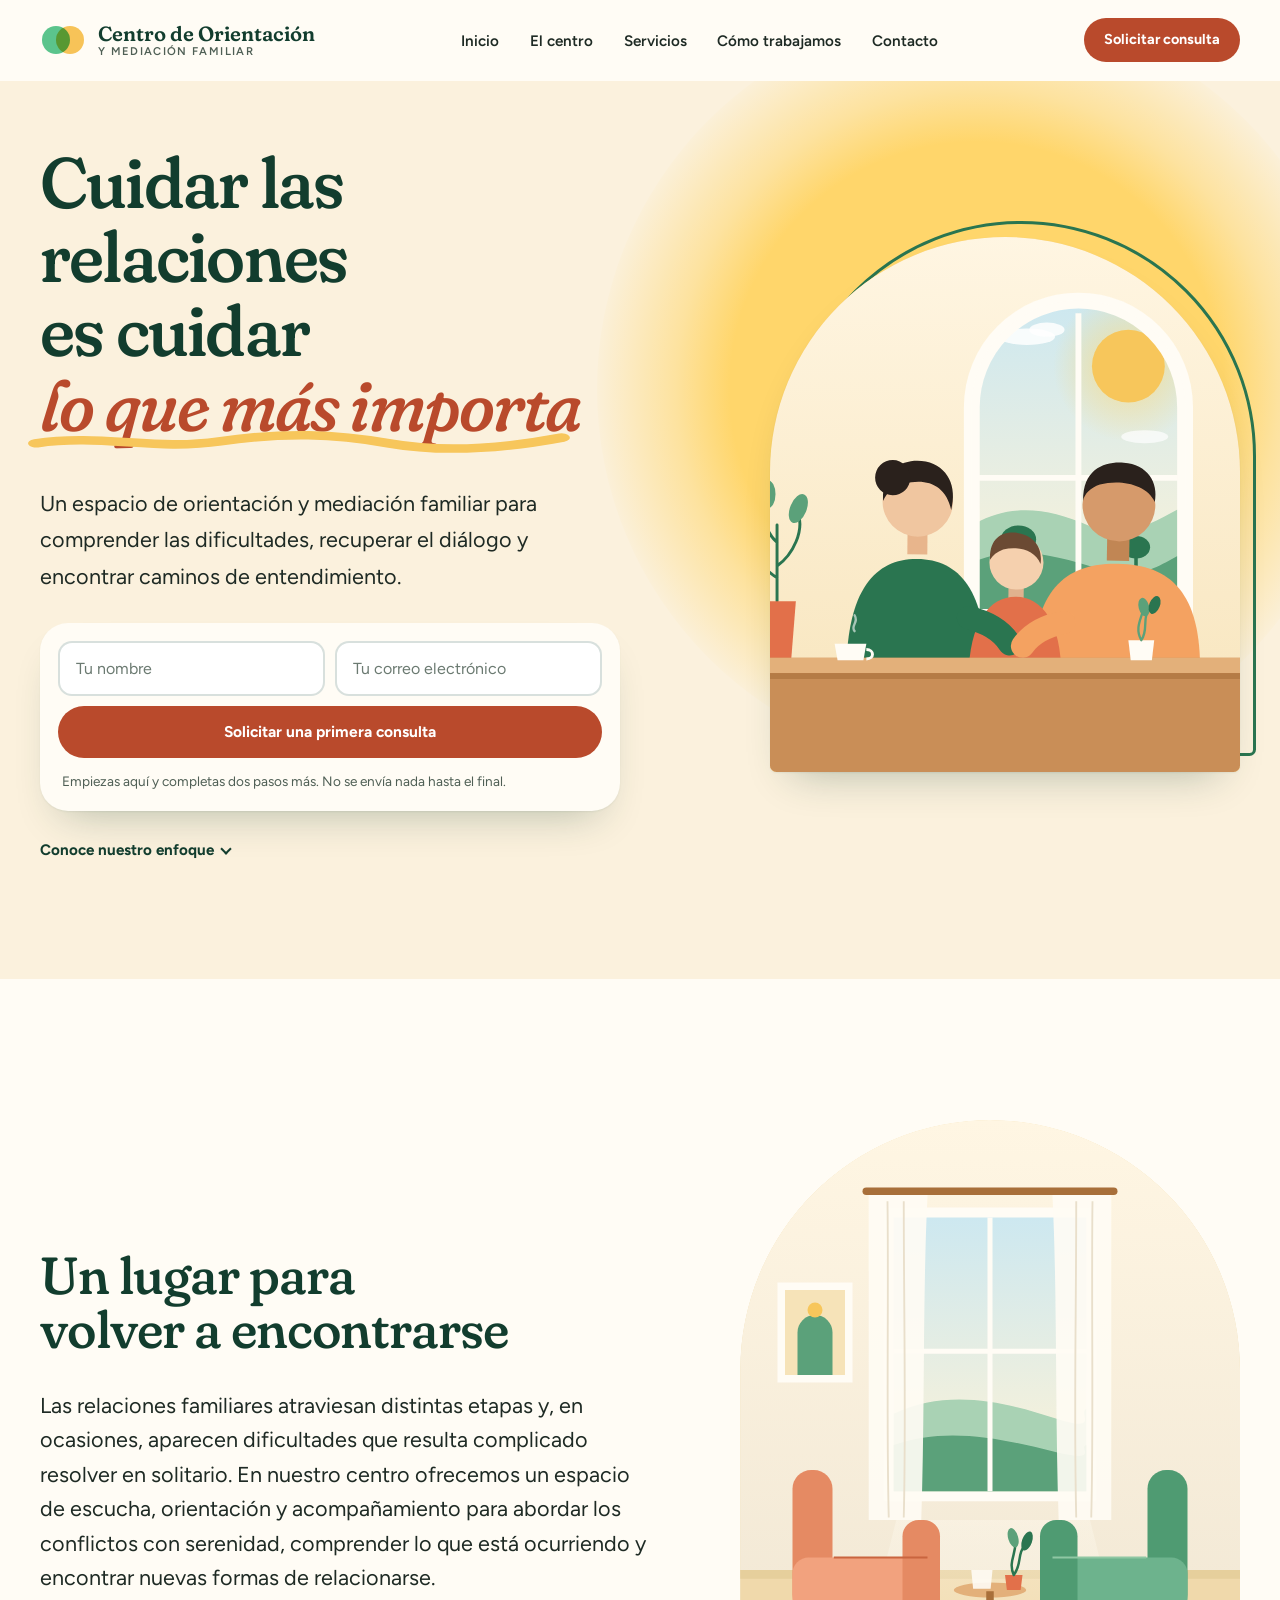
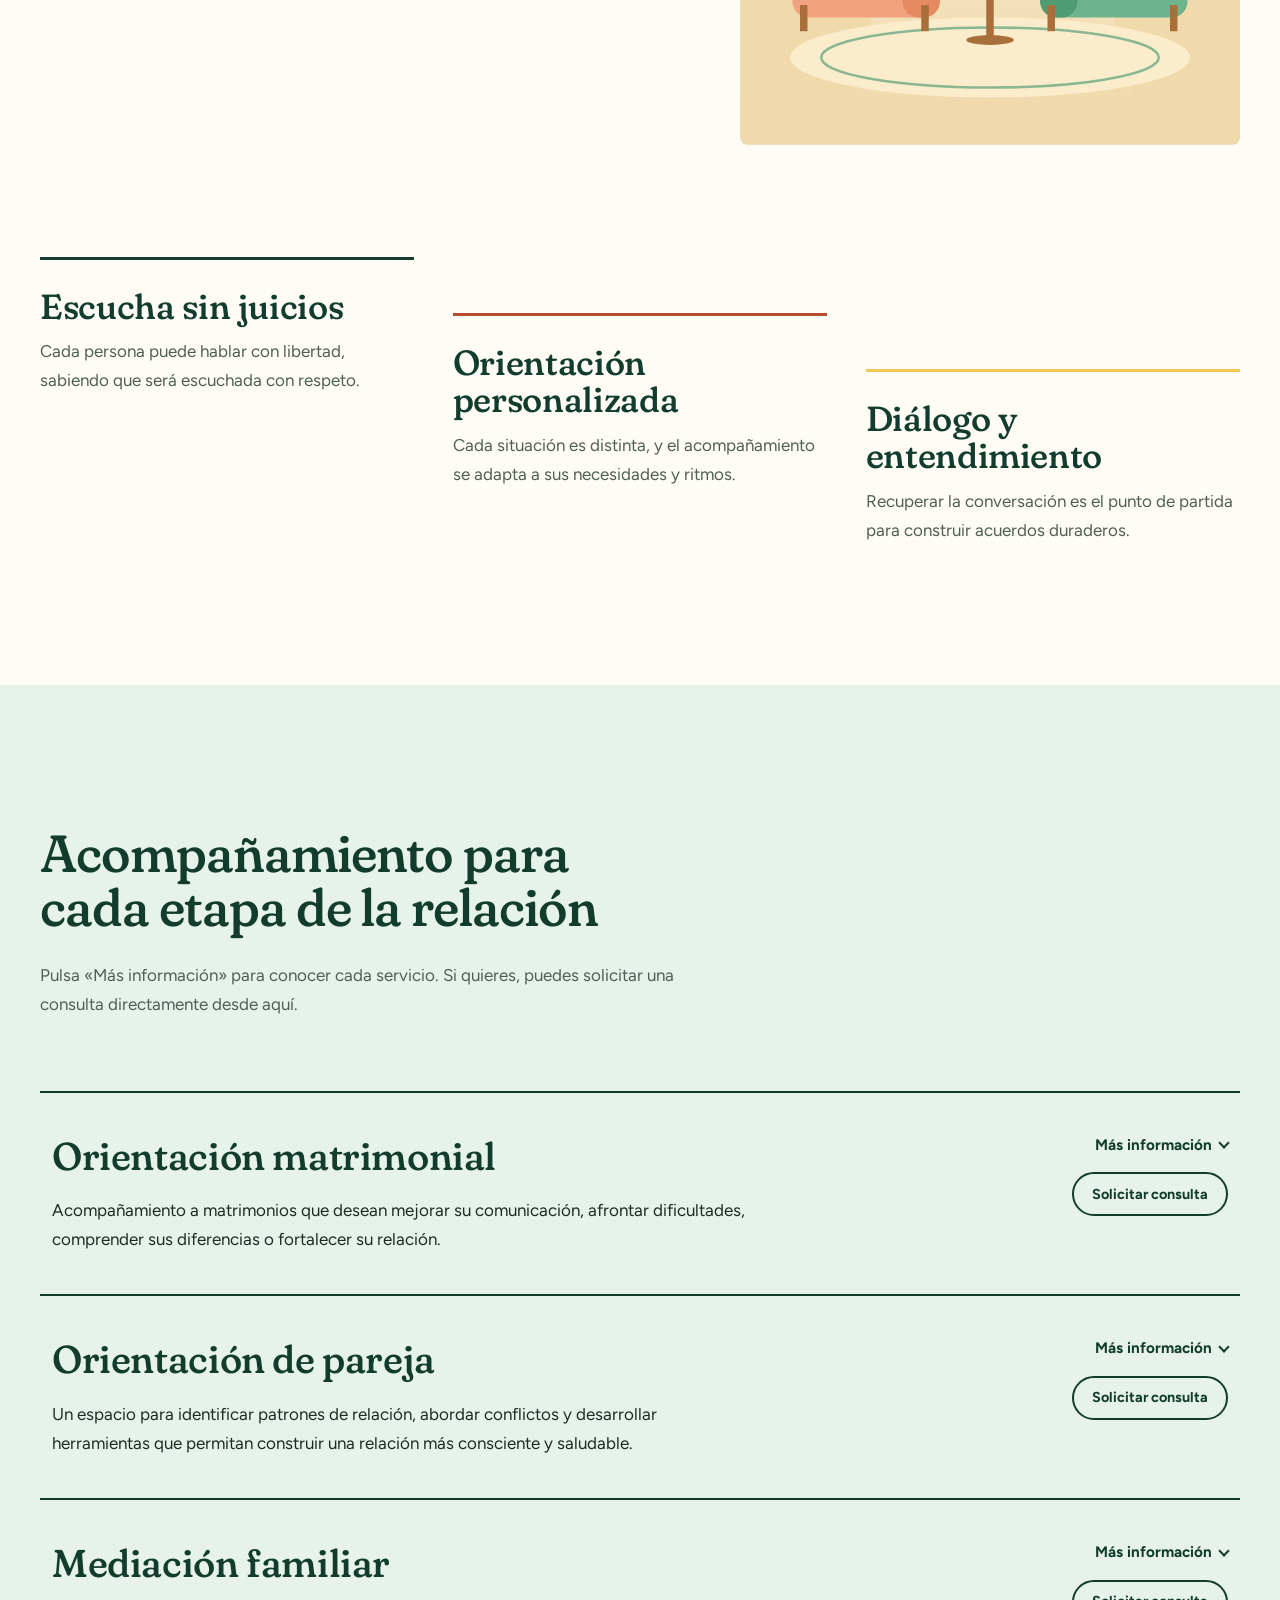
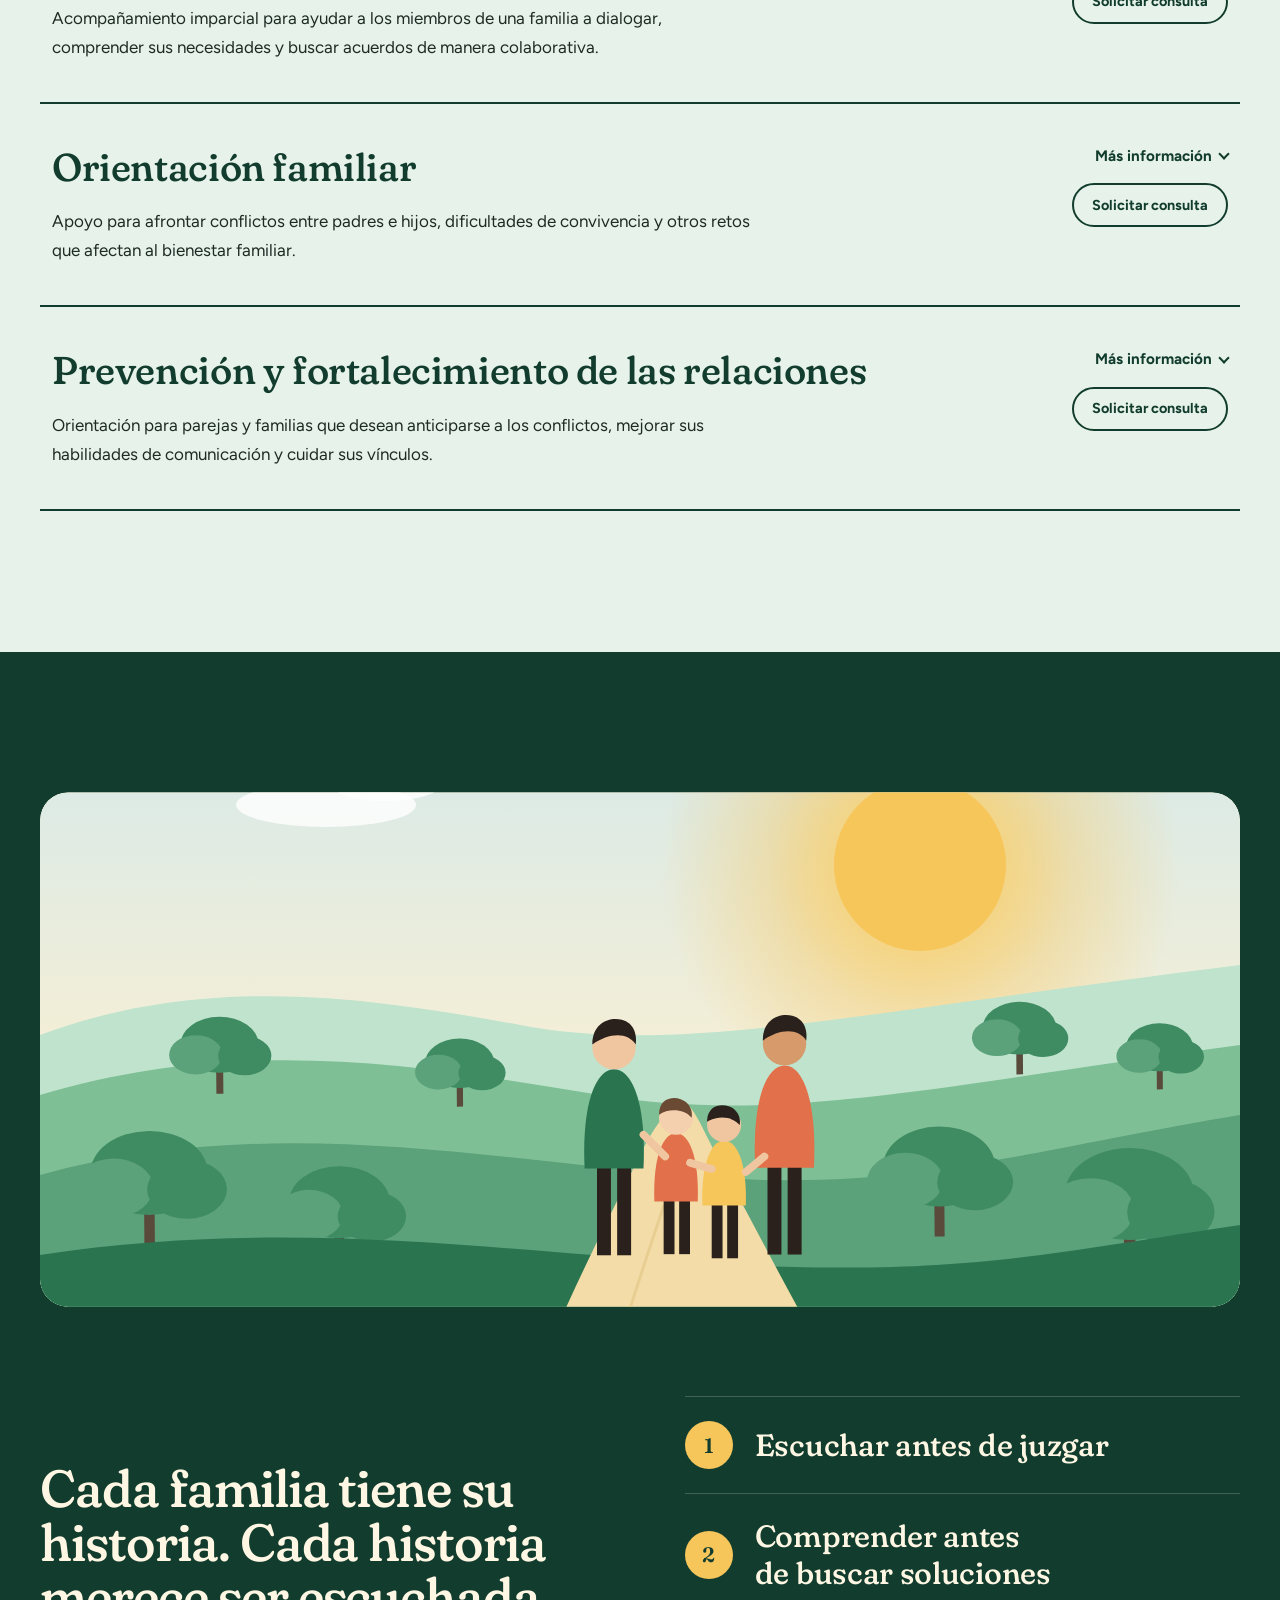
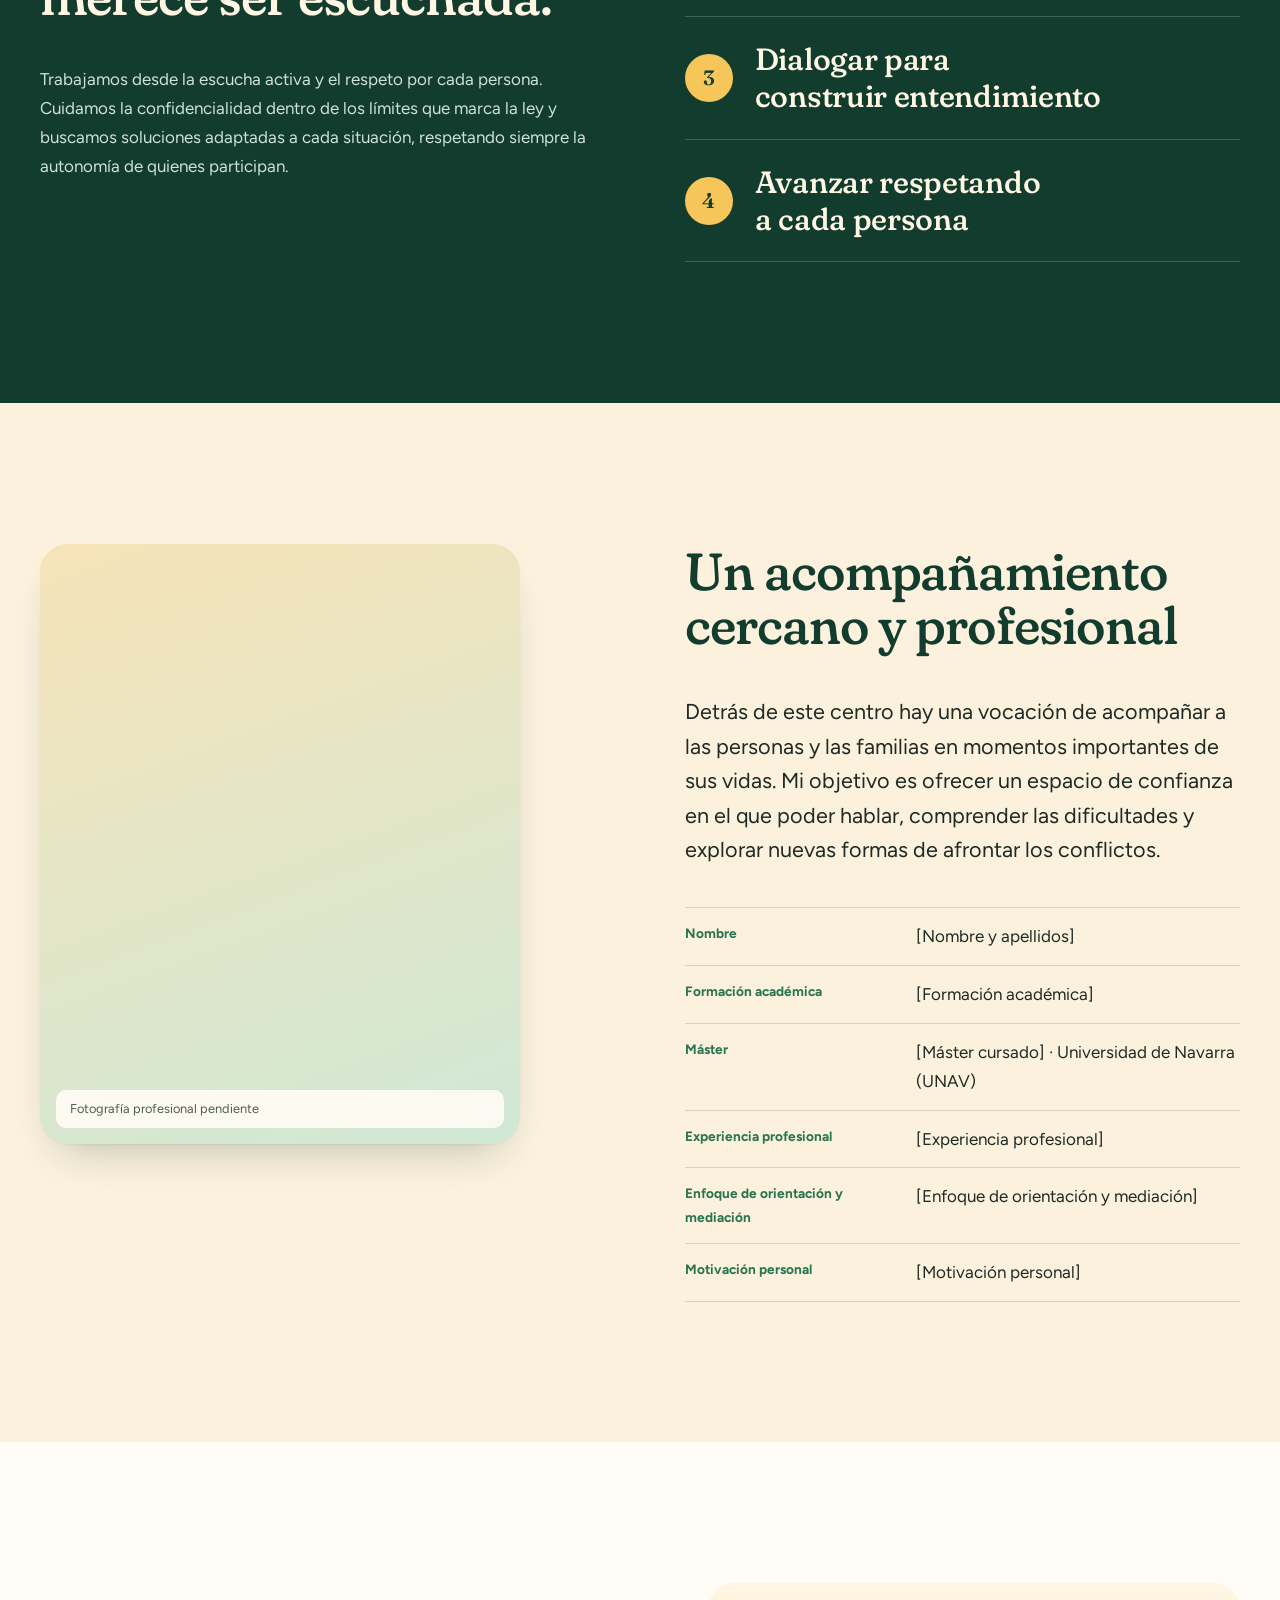
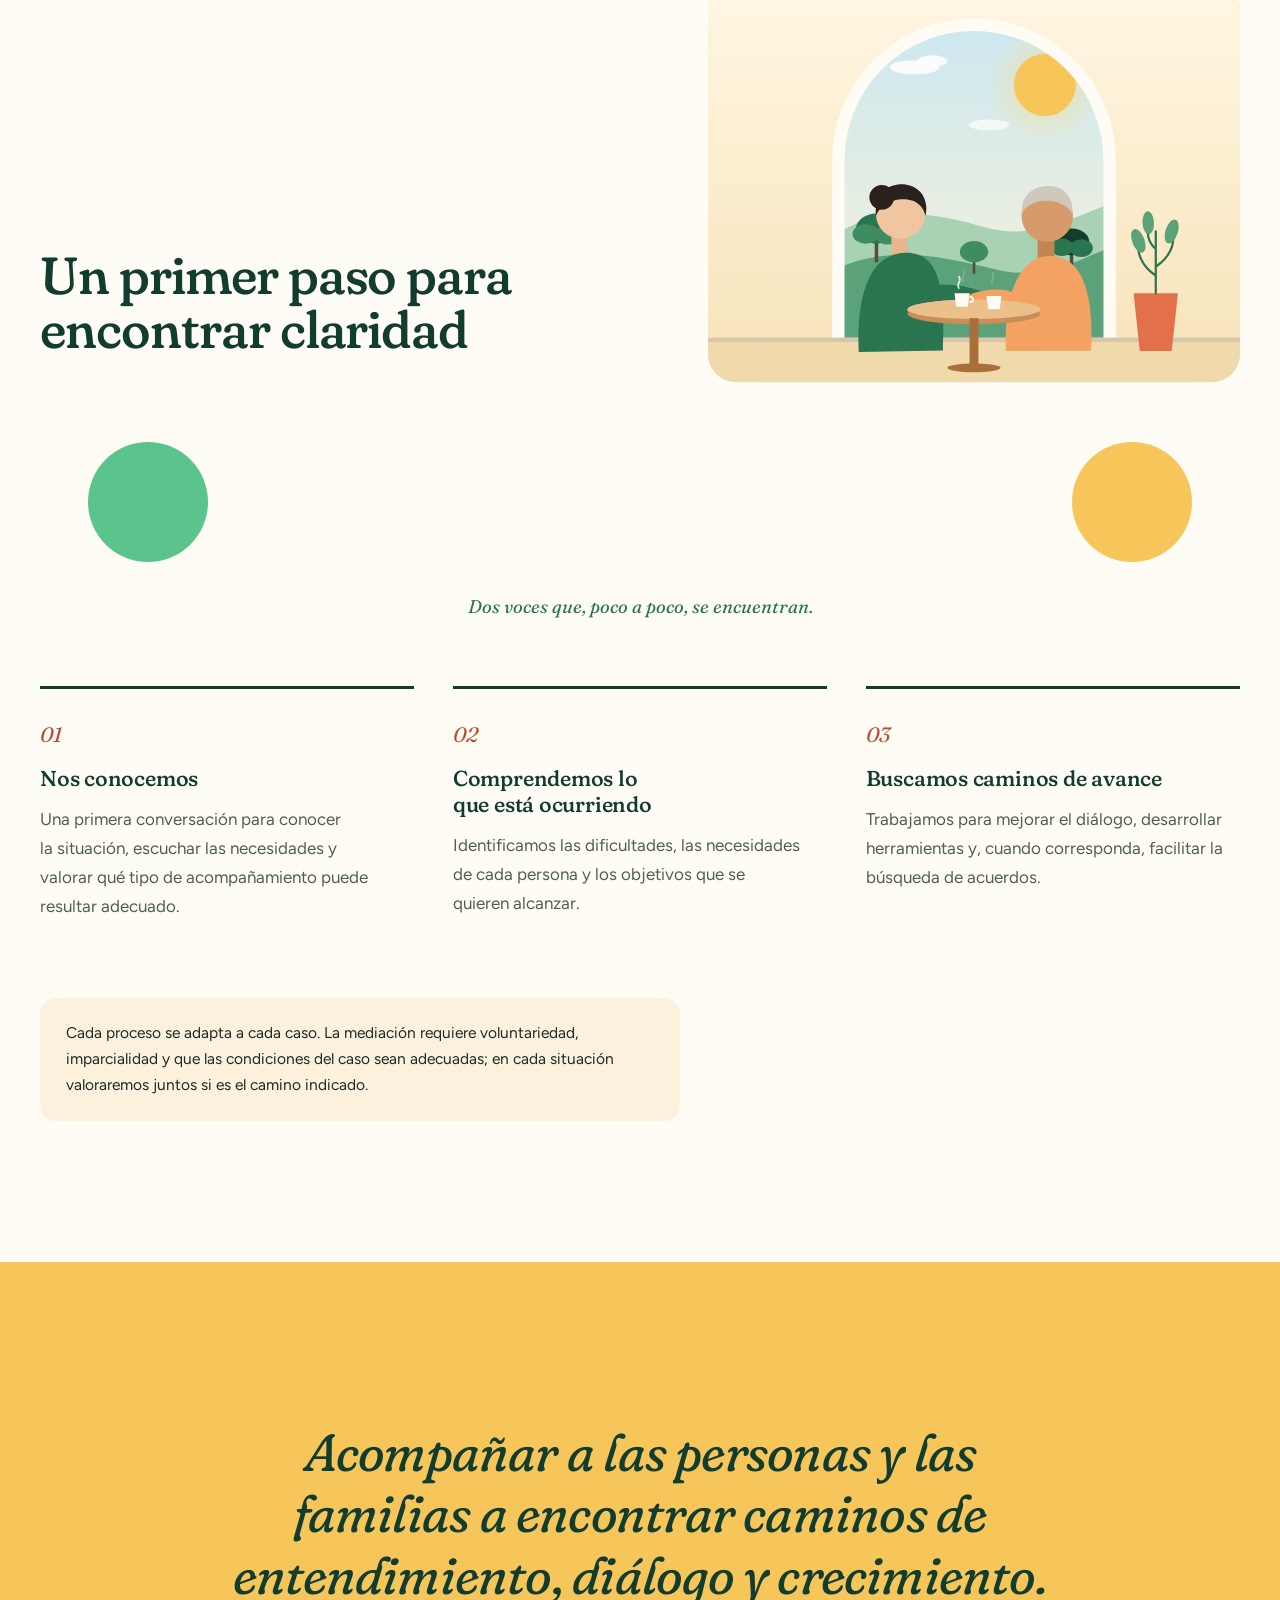
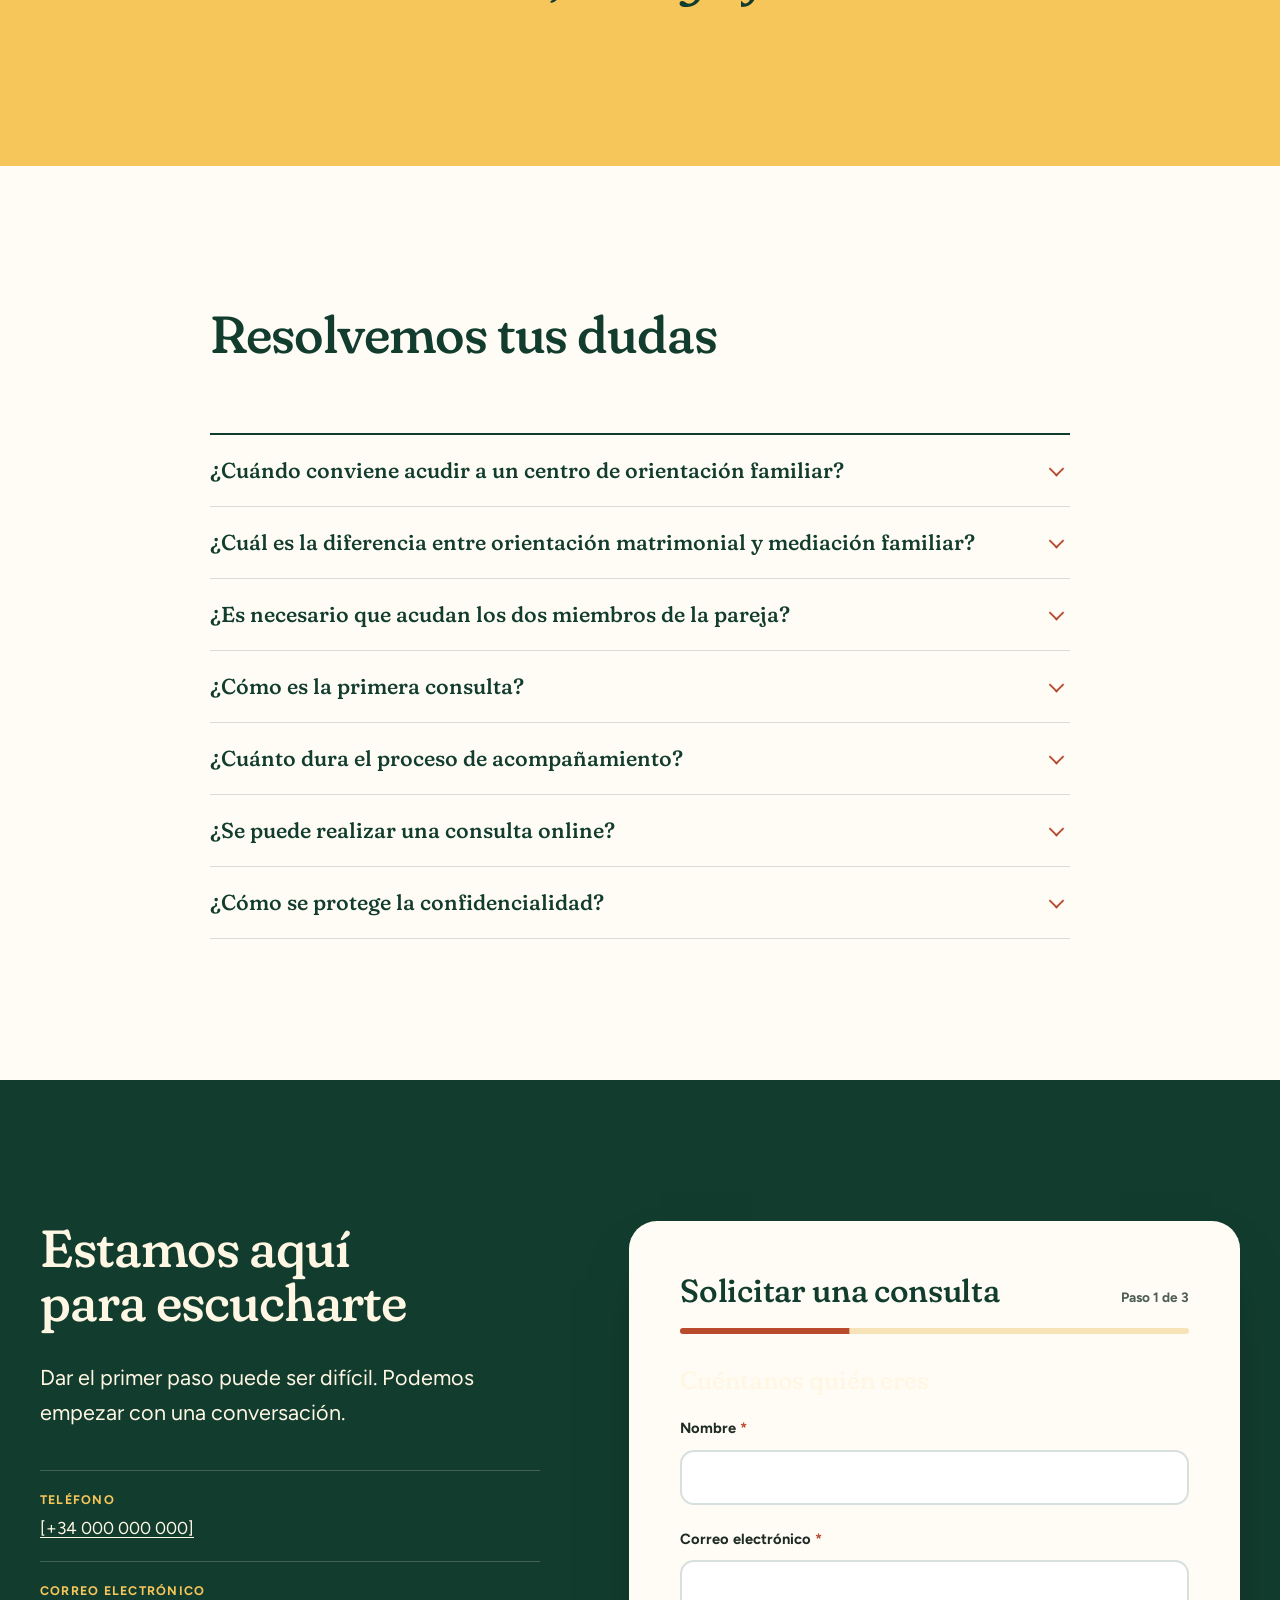
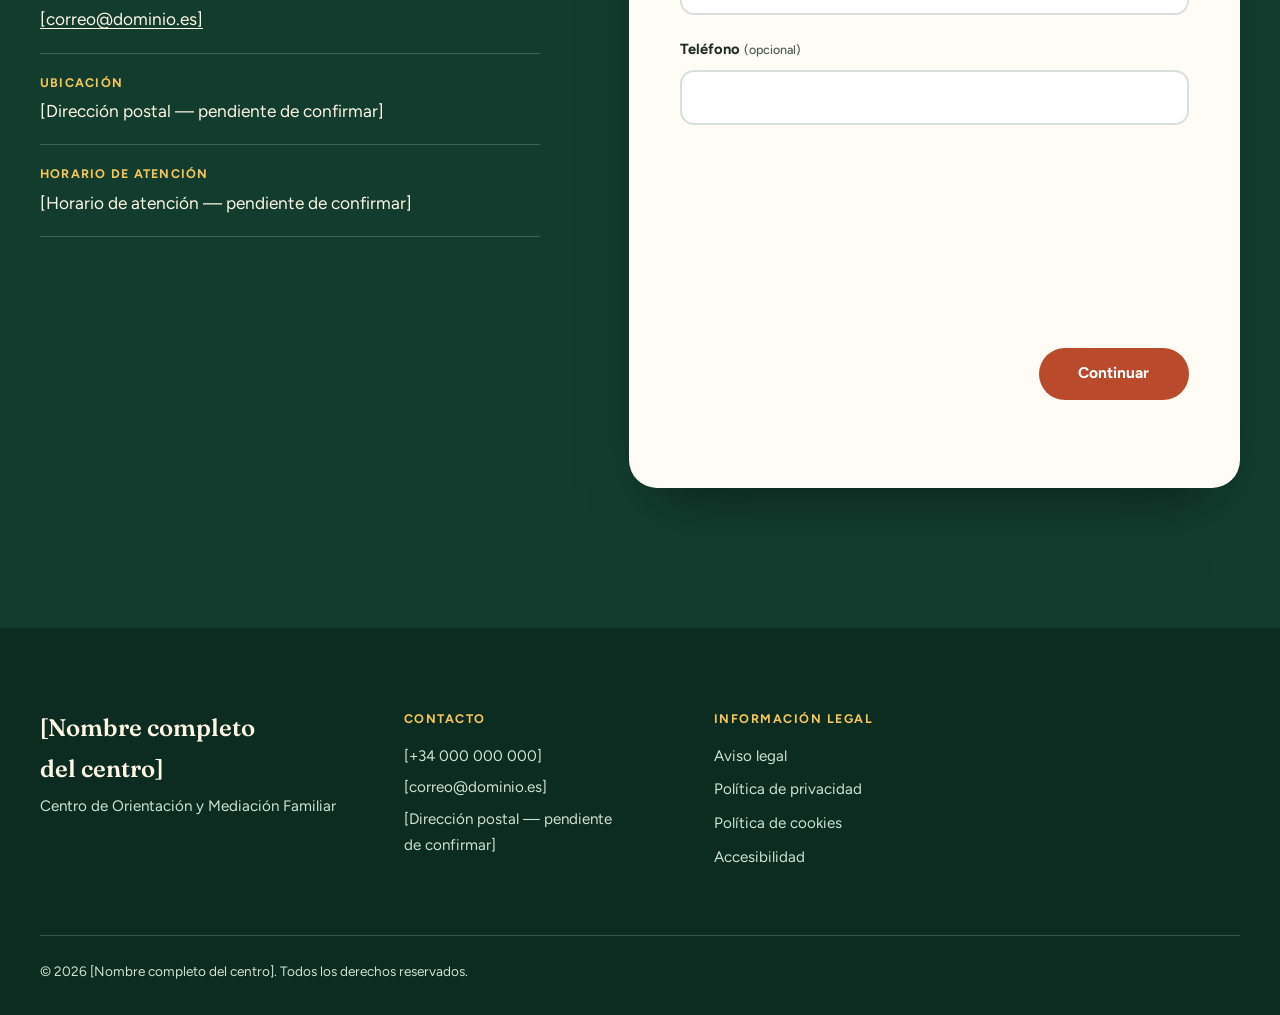
==== commit 5202e99e: "Rediseña la web con el concepto «la luz del día» - Paleta clara y con carácter (crema, pino, sol, ho" ====
--- a/index.html
+++ b/index.html
@@ -10,7 +10,7 @@
   <meta name="description" content="Orientación matrimonial, orientación de pareja, mediación familiar y orientación para familias. Un espacio de escucha para recuperar el diálogo. Solicita tu primera consulta.">
   <link rel="canonical" href="https://www.[dominio-del-centro].es/">
   <meta name="robots" content="index, follow">
-  <meta name="theme-color" content="#FBF8F2">
+  <meta name="theme-color" content="#FFFCF5">
 
   <!-- Open Graph -->
   <meta property="og:type" content="website">
@@ -24,10 +24,10 @@
   <meta property="og:image:alt" content="Cuidar las relaciones es cuidar lo que más importa. Orientación y mediación familiar.">
   <meta name="twitter:card" content="summary_large_image">
 
-  <!-- Fuentes: serif para titulares, sans para texto -->
+  <!-- Tipografías: Fraunces (titulares, cálida y con carácter) y Figtree (texto, clara) -->
   <link rel="preconnect" href="https://fonts.googleapis.com">
   <link rel="preconnect" href="https://fonts.gstatic.com" crossorigin>
-  <link href="https://fonts.googleapis.com/css2?family=Cormorant+Garamond:ital,wght@0,400;0,500;0,600;1,400&family=Manrope:wght@400;500;600&display=swap" rel="stylesheet">
+  <link href="https://fonts.googleapis.com/css2?family=Figtree:wght@400;500;600;700&family=Fraunces:ital,opsz,wght,SOFT@0,9..144,400..700,100;1,9..144,400..700,100&display=swap" rel="stylesheet">
 
   <link rel="stylesheet" href="css/styles.css">
   <script>document.documentElement.classList.add("js");</script>
@@ -38,7 +38,8 @@
   <header class="site-header" id="top">
     <div class="container header-inner">
       <a class="brand" href="#top" aria-label="Inicio, Centro de Orientación y Mediación Familiar">
-        <span class="brand-mark" aria-hidden="true"></span>
+        <!-- Logomarca: dos voces que se encuentran -->
+        <svg class="brand-mark" viewBox="0 0 46 32" aria-hidden="true"><circle cx="16" cy="16" r="14" fill="#5BC48C"/><circle cx="30" cy="16" r="14" fill="#F7C65B" style="mix-blend-mode:multiply"/></svg>
         <span class="brand-text">
           <span class="brand-name">Centro de Orientación</span>
           <span class="brand-sub">y Mediación Familiar</span>
@@ -67,13 +68,16 @@
 
   <main id="main">
 
-    <!-- HERO -->
-    <section class="hero" id="inicio" aria-labelledby="hero-title">
+    <!-- PORTADA: amanece -->
+    <section class="hero" id="inicio" aria-labelledby="hero-title" data-hero>
+      <div class="hero-sun-wrap" aria-hidden="true"><div class="hero-sun"></div></div>
+
       <div class="container hero-grid">
         <div class="hero-copy">
-          <h1 id="hero-title" class="reveal" style="--delay: 60ms">Cuidar las relaciones es cuidar lo que más importa</h1>
-          <p class="lead reveal" style="--delay: 120ms">Un espacio de orientación y mediación familiar para comprender las dificultades, recuperar el diálogo y encontrar caminos de entendimiento.</p>
-          <form class="quick-start reveal" id="quick-start" style="--delay: 180ms" novalidate aria-label="Empezar la solicitud de consulta">
+          <h1 id="hero-title" data-split>Cuidar las relaciones es cuidar <em>lo que más importa<svg class="squiggle" viewBox="0 0 300 24" preserveAspectRatio="none" aria-hidden="true"><path d="M4 14C40 4 70 22 106 12S170 4 200 14 262 20 296 8"/></svg></em></h1>
+          <p class="lead hero-fade" style="--base: 700ms">Un espacio de orientación y mediación familiar para comprender las dificultades, recuperar el diálogo y encontrar caminos de entendimiento.</p>
+
+          <form class="quick-start hero-fade" id="quick-start" style="--base: 850ms" novalidate aria-label="Empezar la solicitud de consulta">
             <div class="qs-fields">
               <label class="sr-only" for="qs-nombre">Tu nombre</label>
               <input id="qs-nombre" type="text" placeholder="Tu nombre" autocomplete="name" autocapitalize="words" enterkeyhint="next" maxlength="100" aria-describedby="qs-error">
@@ -84,34 +88,34 @@
             <p class="error" id="qs-error" role="alert" hidden></p>
             <p class="qs-note">Empiezas aquí y completas dos pasos más. No se envía nada hasta el final.</p>
           </form>
-          <p class="hero-secondary reveal" style="--delay: 240ms"><a class="link-more" href="#enfoque">Conoce nuestro enfoque</a></p>
-        </div>
-
-        <figure class="photo photo-hero reveal" style="--delay: 120ms">
-          <div class="photo-frame">
+          <p class="hero-secondary hero-fade" style="--base: 950ms"><a class="link-more" href="#enfoque">Conoce nuestro enfoque</a></p>
+        </div>
+
+        <div class="arch-wrap">
+          <span class="arch-outline" aria-hidden="true"></span>
+          <figure class="arch hero-fade" style="--base: 250ms">
             <img src="assets/img/familia-ventana.svg" alt="Ilustración de una familia, dos adultos y un niño, sentados muy juntos a una mesa frente a una ventana luminosa." width="800" height="1000" decoding="async" fetchpriority="high">
-          </div>
-          <span class="photo-accent" aria-hidden="true"></span>
-        </figure>
-      </div>
-    </section>
-
-    <!-- PRESENTACIÓN -->
+          </figure>
+        </div>
+      </div>
+    </section>
+
+    <!-- EL CENTRO -->
     <section class="section" id="el-centro" aria-labelledby="centro-title">
       <div class="container">
         <div class="intro-grid">
-        <div class="intro">
-          <h2 id="centro-title" >Un lugar para volver a encontrarse</h2>
-          <p class="text-large">Las relaciones familiares atraviesan distintas etapas y, en ocasiones, aparecen dificultades que resulta complicado resolver en solitario. En nuestro centro ofrecemos un espacio de escucha, orientación y acompañamiento para abordar los conflictos con serenidad, comprender lo que está ocurriendo y encontrar nuevas formas de relacionarse.</p>
-        </div>
-        <figure class="photo photo-side">
-          <div class="photo-frame">
-            <img src="assets/img/sala-acogedora.svg" alt="Ilustración de una sala tranquila con dos butacas enfrentadas, una mesa auxiliar con una planta y una ventana con cortinas ligeras." width="800" height="1000" loading="lazy" decoding="async">
+          <div class="intro">
+            <h2 id="centro-title" data-split>Un lugar para volver a encontrarse</h2>
+            <p class="text-large">Las relaciones familiares atraviesan distintas etapas y, en ocasiones, aparecen dificultades que resulta complicado resolver en solitario. En nuestro centro ofrecemos un espacio de escucha, orientación y acompañamiento para abordar los conflictos con serenidad, comprender lo que está ocurriendo y encontrar nuevas formas de relacionarse.</p>
           </div>
-        </figure>
-        </div>
-
-        <div class="pillars">
+          <figure class="photo photo-side">
+            <div class="arch-frame" data-wipe="arch">
+              <img src="assets/img/sala-acogedora.svg" alt="Ilustración de una sala tranquila con dos butacas enfrentadas, una mesa auxiliar con una planta y una ventana con cortinas ligeras." width="800" height="1000" loading="lazy" decoding="async">
+            </div>
+          </figure>
+        </div>
+
+        <div class="pillars" data-stagger>
           <article class="pillar">
             <h3>Escucha sin juicios</h3>
             <p>Cada persona puede hablar con libertad, sabiendo que será escuchada con respeto.</p>
@@ -128,15 +132,15 @@
       </div>
     </section>
 
-    <!-- SERVICIOS (interactivos) -->
-    <section class="section section-tint" id="servicios" aria-labelledby="servicios-title">
+    <!-- SERVICIOS -->
+    <section class="section section-mint" id="servicios" aria-labelledby="servicios-title">
       <div class="container">
         <div class="section-head">
-          <h2 id="servicios-title" >Acompañamiento para cada etapa de la relación</h2>
-          <p >Pulsa «Más información» para conocer cada servicio. Si quieres, puedes solicitar una consulta directamente desde aquí.</p>
-        </div>
-
-        <ul class="service-list">
+          <h2 id="servicios-title" data-split>Acompañamiento para cada etapa de la relación</h2>
+          <p>Pulsa «Más información» para conocer cada servicio. Si quieres, puedes solicitar una consulta directamente desde aquí.</p>
+        </div>
+
+        <ul class="service-list" data-stagger>
           <li class="service" data-motivo="matrimonial">
             <div class="service-main">
               <h3 class="service-title">Orientación matrimonial</h3>
@@ -221,30 +225,30 @@
     </section>
 
     <!-- FILOSOFÍA -->
-    <section class="section" id="filosofia" aria-labelledby="filosofia-title">
+    <section class="section section-dark" id="filosofia" aria-labelledby="filosofia-title">
       <div class="container">
         <figure class="photo photo-wide">
-          <div class="photo-frame">
-            <img src="assets/img/familia-olivar.svg" alt="Ilustración de una familia, dos adultos y dos niños, paseando de la mano por un camino entre olivos al atardecer." width="1200" height="800" loading="lazy" decoding="async">
+          <div class="photo-frame" data-wipe>
+            <img src="assets/img/familia-olivar.svg" alt="Ilustración de una familia, dos adultos y dos niños, paseando de la mano por un camino entre olivos bajo un sol claro." width="1200" height="800" loading="lazy" decoding="async">
           </div>
         </figure>
       </div>
       <div class="container split">
         <div>
-          <h2 id="filosofia-title" >Cada familia tiene su historia. Cada historia merece ser escuchada.</h2>
-          <p >Trabajamos desde la escucha activa y el respeto por cada persona. Cuidamos la confidencialidad dentro de los límites que marca la ley y buscamos soluciones adaptadas a cada situación, respetando siempre la autonomía de quienes participan.</p>
-        </div>
-        <ol class="principles">
-          <li ><span class="principle-num">1</span><h3>Escuchar antes de juzgar</h3></li>
-          <li ><span class="principle-num">2</span><h3>Comprender antes de buscar soluciones</h3></li>
-          <li ><span class="principle-num">3</span><h3>Dialogar para construir entendimiento</h3></li>
-          <li ><span class="principle-num">4</span><h3>Avanzar respetando a cada persona</h3></li>
+          <h2 id="filosofia-title" data-split>Cada familia tiene su historia. Cada historia merece ser escuchada.</h2>
+          <p>Trabajamos desde la escucha activa y el respeto por cada persona. Cuidamos la confidencialidad dentro de los límites que marca la ley y buscamos soluciones adaptadas a cada situación, respetando siempre la autonomía de quienes participan.</p>
+        </div>
+        <ol class="principles" data-stagger>
+          <li><span class="principle-num">1</span><h3>Escuchar antes de juzgar</h3></li>
+          <li><span class="principle-num">2</span><h3>Comprender antes de buscar soluciones</h3></li>
+          <li><span class="principle-num">3</span><h3>Dialogar para construir entendimiento</h3></li>
+          <li><span class="principle-num">4</span><h3>Avanzar respetando a cada persona</h3></li>
         </ol>
       </div>
     </section>
 
     <!-- SOBRE LA PROFESIONAL -->
-    <section class="section section-tint" id="profesional" aria-labelledby="profesional-title">
+    <section class="section section-cream" id="profesional" aria-labelledby="profesional-title">
       <div class="container split profile">
         <figure class="photo">
           <div class="photo-frame photo-portrait" role="img" aria-label="Retrato profesional de la fundadora">
@@ -253,7 +257,7 @@
         </figure>
 
         <div>
-          <h2 id="profesional-title" >Un acompañamiento cercano y profesional</h2>
+          <h2 id="profesional-title" data-split>Un acompañamiento cercano y profesional</h2>
           <p class="text-large">Detrás de este centro hay una vocación de acompañar a las personas y las familias en momentos importantes de sus vidas. Mi objetivo es ofrecer un espacio de confianza en el que poder hablar, comprender las dificultades y explorar nuevas formas de afrontar los conflictos.</p>
 
           <dl class="profile-data">
@@ -273,16 +277,23 @@
       <div class="container">
         <div class="head-with-photo">
           <div class="section-head">
-            <h2 id="proceso-title">Un primer paso para encontrar claridad</h2>
+            <h2 id="proceso-title" data-split>Un primer paso para encontrar claridad</h2>
           </div>
           <figure class="photo photo-side-wide">
-            <div class="photo-frame">
+            <div class="photo-frame" data-wipe="left">
               <img src="assets/img/pareja-conversando.svg" alt="Ilustración de una pareja sentada frente a frente en una mesa redonda, conversando con calma ante un jardín mediterráneo." width="1200" height="900" loading="lazy" decoding="async">
             </div>
           </figure>
         </div>
 
-        <ol class="steps">
+        <!-- Dos voces que se acercan al bajar por la página -->
+        <div class="voices" id="voices" aria-hidden="true">
+          <span class="voice voice-a"></span>
+          <span class="voice voice-b"></span>
+          <p class="voices-caption">Dos voces que, poco a poco, se encuentran.</p>
+        </div>
+
+        <ol class="steps" data-stagger>
           <li class="step">
             <span class="step-num" aria-hidden="true">01</span>
             <h3>Nos conocemos</h3>
@@ -307,8 +318,8 @@
     <!-- ENFOQUE -->
     <section class="section section-quote" id="enfoque" aria-label="Nuestro enfoque">
       <div class="container narrow">
-        <blockquote >
-          <p>Acompañar a las personas y las familias a encontrar caminos de entendimiento, diálogo y crecimiento.</p>
+        <blockquote>
+          <p data-split>Acompañar a las personas y las familias a encontrar caminos de entendimiento, diálogo y crecimiento.</p>
         </blockquote>
       </div>
     </section>
@@ -317,35 +328,35 @@
     <section class="section" id="preguntas" aria-labelledby="faq-title">
       <div class="container narrow">
         <div class="section-head">
-          <h2 id="faq-title" >Resolvemos tus dudas</h2>
-        </div>
-
-        <div class="faq">
-          <details >
+          <h2 id="faq-title" data-split>Resolvemos tus dudas</h2>
+        </div>
+
+        <div class="faq" data-stagger>
+          <details>
             <summary>¿Cuándo conviene acudir a un centro de orientación familiar?</summary>
             <p>Cuando se repiten los conflictos, cuesta hablar de lo que ocurre o se sienten distancia y desgaste, aunque no se sepa muy bien por dónde empezar. No hace falta que la situación sea urgente ni que exista una crisis.</p>
           </details>
-          <details >
+          <details>
             <summary>¿Cuál es la diferencia entre orientación matrimonial y mediación familiar?</summary>
             <p>La orientación matrimonial y de pareja acompaña a las personas a comprender su relación y mejorar la comunicación. La mediación familiar es un proceso estructurado, voluntario e imparcial en el que se busca que las partes lleguen a sus propios acuerdos. Te explicaremos cuál encaja mejor en tu caso.</p>
           </details>
-          <details >
+          <details>
             <summary>¿Es necesario que acudan los dos miembros de la pareja?</summary>
             <p>No siempre. En la orientación individual o de una sola parte también se puede trabajar la situación propia. En la mediación, la participación de todas las partes es necesaria y voluntaria. Lo valoraremos en la primera conversación.</p>
           </details>
-          <details >
+          <details>
             <summary>¿Cómo es la primera consulta?</summary>
             <p>Es una conversación para conocernos, entender qué está ocurriendo y explicarte cómo trabajamos. Puedes venir con tus dudas o sin ellas. Al final, valoraremos juntos si el acompañamiento es adecuado.</p>
           </details>
-          <details >
+          <details>
             <summary>¿Cuánto dura el proceso de acompañamiento?</summary>
             <p>Depende de cada caso, de los objetivos y del ritmo de las personas. Lo acordaremos desde el inicio y lo revisaremos de forma periódica.</p>
           </details>
-          <details >
+          <details>
             <summary>¿Se puede realizar una consulta online?</summary>
             <p>[Indicar aquí si el centro ofrece consultas online y en qué condiciones. Hasta que se confirme, no se ofrecen como modalidad.]</p>
           </details>
-          <details >
+          <details>
             <summary>¿Cómo se protege la confidencialidad?</summary>
             <p>La información que compartes es confidencial, dentro de los límites que establece la ley. Solo se utilizan tus datos para gestionar tu consulta. Consulta nuestra <a href="legal.html#privacidad">política de privacidad</a> para más detalles.</p>
           </details>
@@ -354,11 +365,11 @@
     </section>
 
     <!-- CONTACTO Y SOLICITUD (asistente de tres pasos) -->
-    <section class="section section-tint" id="contacto" aria-labelledby="contacto-title">
+    <section class="section section-dark" id="contacto" aria-labelledby="contacto-title">
       <div class="container contact-grid">
         <div>
-          <h2 id="contacto-title" >Estamos aquí para escucharte</h2>
-          <p class="text-large">Dar el primer paso puede ser difícil. Podemos empezar con una conversación.</p>
+          <h2 id="contacto-title" data-split>Estamos aquí para escucharte</h2>
+          <p class="text-large" style="color: var(--on-dark)">Dar el primer paso puede ser difícil. Podemos empezar con una conversación.</p>
 
           <ul class="contact-list">
             <li>
@@ -512,7 +523,7 @@
     </div>
   </footer>
 
-  <a class="to-top" href="#top" aria-label="Volver arriba"><svg viewBox="0 0 24 24" width="20" height="20" aria-hidden="true" fill="none" stroke="currentColor" stroke-width="1.8" stroke-linecap="round" stroke-linejoin="round"><path d="M12 19V5M5.5 11.5L12 5l6.5 6.5"/></svg></a>
+  <a class="to-top" href="#top" aria-label="Volver arriba"><svg viewBox="0 0 24 24" width="20" height="20" aria-hidden="true" fill="none" stroke="currentColor" stroke-width="2" stroke-linecap="round" stroke-linejoin="round"><path d="M12 19V5M5.5 11.5L12 5l6.5 6.5"/></svg></a>
 
   <script src="js/config.js"></script>
   <script src="js/main.js"></script>
--- a/css/styles.css
+++ b/css/styles.css
@@ -1,1862 +1,704 @@
 /* ==========================================================================
    Centro de Orientación y Mediación Familiar
-   Tokens, base y componentes
+   Concepto: «la luz del día». Una página que amanece contigo.
    ========================================================================== */
 :root {
-  /* Superficies */
-  --ivory: #FBF8F2;
-  --off-white: #F5EFE4;
-  --beige: #EDE3D3;
-  --sand: #E3D6C2;
-
-  /* Acentos */
-  --sage: #8C9B7E;
-  --olive: #5C6B4E;
-  --olive-dark: #4A5740;
+  /* Luz y papel */
+  --paper: #FFFCF5;
+  --cream: #FBF1DD;
+  --butter: #F7E3B8;
+  --mint: #E7F3EA;
+
+  /* Color */
+  --sun: #F7C65B;
+  --apricot: #F4A261;
+  --clay: #B94A2C;
+  --clay-dark: #9A3B21;
+  --leaf: #2A7550;
+  --pine: #123D2E;
+  --pine-deep: #0C2B21;
 
   /* Texto */
-  --ink: #3A332D;
-  --taupe: #6E6055;
-
-  /* Estados */
-  --error: #9A4B3C;
-
-  /* Tipografía */
-  --font-serif: "Cormorant Garamond", "Iowan Old Style", "Palatino Linotype", Georgia, serif;
-  --font-sans: "Manrope", system-ui, -apple-system, "Segoe UI", Roboto, sans-serif;
-
-  /* Escala */
+  --ink: #1E2A24;
+  --muted: #4F5F55;
+  --on-dark: #FFF6E3;
+  --on-dark-muted: #CFE1D6;
+  --line: rgba(18, 61, 46, 0.16);
+  --line-dark: rgba(255, 246, 227, 0.2);
+
+  --error: #A63A24;
+
+  --font-display: "Fraunces", "Iowan Old Style", Georgia, serif;
+  --font-body: "Figtree", system-ui, -apple-system, "Segoe UI", Roboto, sans-serif;
+
   --step--1: clamp(0.84rem, 0.82rem + 0.1vw, 0.92rem);
   --step-0: clamp(1rem, 0.96rem + 0.2vw, 1.0625rem);
   --step-1: clamp(1.15rem, 1.05rem + 0.45vw, 1.35rem);
-  --step-2: clamp(1.9rem, 1.45rem + 1.9vw, 2.9rem);
-  --step-3: clamp(2.6rem, 1.7rem + 3.6vw, 4.9rem);
-
-  /* Espaciado y forma */
+  --step-2: clamp(2rem, 1.5rem + 2.2vw, 3.3rem);
+  --step-3: clamp(2.6rem, 1.5rem + 3.7vw, 4.6rem);
+
   --container: 1200px;
   --gutter: max(20px, env(safe-area-inset-left, 0px), env(safe-area-inset-right, 0px));
   --section-y: clamp(80px, 11vw, 144px);
-  --radius: 14px;
-  --radius-lg: 24px;
-  --shadow: 0 1px 2px rgba(58, 51, 45, 0.04), 0 18px 40px -22px rgba(58, 51, 45, 0.22);
-
-  /* Movimiento: salida fuerte, nunca ease-in en UI. Interacciones < 300 ms */
+  --radius: 16px;
+  --radius-lg: 28px;
+  --shadow: 0 1px 2px rgba(18, 61, 46, 0.06), 0 22px 44px -22px rgba(18, 61, 46, 0.32);
+
+  /* Movimiento */
   --ease-out: cubic-bezier(0.23, 1, 0.32, 1);
   --ease-in-out: cubic-bezier(0.77, 0, 0.175, 1);
   --dur-fast: 150ms;
   --dur: 220ms;
-  --dur-reveal: 280ms;
-  --dur-image: 600ms; /* revelado editorial de la imagen principal (marketing) */
 }
 
 *,
 *::before,
-*::after {
-  box-sizing: border-box;
-}
-
-/* Garantiza que el atributo hidden gane a cualquier display de componente */
-[hidden] {
-  display: none !important;
-}
+*::after { box-sizing: border-box; }
+
+[hidden] { display: none !important; }
 
 html {
   -webkit-tap-highlight-color: transparent;
   scroll-behavior: smooth;
   scroll-padding-top: 96px;
   -webkit-text-size-adjust: 100%;
-}
-
-::selection {
-  background: rgba(140, 155, 126, 0.38);
-  color: var(--ink);
-}
-
-html {
-  accent-color: var(--olive);
-  caret-color: var(--olive);
-  scrollbar-color: var(--sage) var(--off-white);
+  accent-color: var(--leaf);
+  caret-color: var(--clay);
+  scrollbar-color: var(--leaf) var(--cream);
   scrollbar-width: thin;
 }
+
+::selection { background: var(--sun); color: var(--pine); }
 
 body {
   margin: 0;
-  background: var(--ivory);
+  background: var(--paper);
   color: var(--ink);
-  font-family: var(--font-sans);
+  font-family: var(--font-body);
   font-size: var(--step-0);
   line-height: 1.7;
   -webkit-font-smoothing: antialiased;
   text-rendering: optimizeLegibility;
-}
-
-img,
-svg {
-  display: block;
-  max-width: 100%;
-}
-
-h1,
-h2,
-h3,
-h4 {
+  overflow-x: clip;
+}
+
+img, svg { display: block; max-width: 100%; }
+
+h1, h2, h3, h4 {
   overflow-wrap: anywhere;
   margin: 0 0 0.6em;
-  font-family: var(--font-serif);
+  font-family: var(--font-display);
+  font-optical-sizing: auto;
+  font-variation-settings: "SOFT" 100;
   font-weight: 500;
-  line-height: 1.1;
-  color: var(--ink);
+  line-height: 1.04;
+  color: var(--pine);
   text-wrap: balance;
 }
 
-h1 { font-size: var(--step-3); letter-spacing: -0.015em; }
-h2 { font-size: var(--step-2); letter-spacing: -0.01em; }
-h3 { font-size: var(--step-1); line-height: 1.25; font-weight: 500; }
-h4 { font-size: 1.6rem; }
-
-p,
-li,
-dd {
-  overflow-wrap: anywhere;
-}
-
-p {
-  margin: 0 0 1em;
-  color: var(--taupe);
-  text-wrap: pretty;
-}
-
-a {
-  color: var(--olive);
-  text-decoration-thickness: 1px;
-  text-underline-offset: 0.2em;
-}
-
-/* Toque inmediato (sin espera de doble toque) y sin selección accidental en controles */
-a,
-button,
-summary,
-.choice,
-.consent {
-  touch-action: manipulation;
-}
-
-button,
-.btn,
-.choice,
-summary,
-.nav-toggle,
-.to-top,
-.site-nav a {
+h1 { font-size: var(--step-3); letter-spacing: -0.025em; font-weight: 520; }
+h2 { font-size: var(--step-2); letter-spacing: -0.02em; }
+h3 { font-size: var(--step-1); line-height: 1.2; letter-spacing: -0.01em; }
+h4 { font-size: 1.55rem; }
+
+p, li, dd, summary { overflow-wrap: anywhere; }
+p { margin: 0 0 1em; color: var(--muted); text-wrap: pretty; }
+
+a { color: var(--leaf); text-decoration-thickness: 1px; text-underline-offset: 0.2em; }
+
+@media (hover: hover) and (pointer: fine) {
+  a:hover { color: var(--clay); }
+}
+
+a, button, summary, .choice, .consent { touch-action: manipulation; }
+
+button, .btn, .choice, summary, .nav-toggle, .to-top, .site-nav a {
   -webkit-user-select: none;
   user-select: none;
   -webkit-touch-callout: none;
 }
 
-/* Todo el movimiento y color de hover solo en dispositivos con ratón */
+:focus-visible { outline: 3px solid var(--clay); outline-offset: 3px; border-radius: 4px; }
+
+.container { width: min(100% - var(--gutter) * 2, var(--container)); margin-inline: auto; }
+.narrow { max-width: 860px; }
+
+.sr-only {
+  position: absolute; width: 1px; height: 1px; padding: 0; margin: -1px;
+  overflow: hidden; clip: rect(0, 0, 0, 0); white-space: nowrap; border: 0;
+}
+
+.skip-link {
+  position: absolute; left: 16px; top: -100px; z-index: 100;
+  padding: 10px 16px; background: var(--pine); color: var(--on-dark);
+  border-radius: 8px; text-decoration: none;
+}
+.skip-link:focus { top: 12px; }
+
+.text-large { max-width: 60ch; font-size: var(--step-1); line-height: 1.6; color: var(--ink); }
+.lead { max-width: 36ch; font-size: var(--step-1); color: var(--ink); }
+
+.section { padding-block: var(--section-y); }
+.section-cream { background: var(--cream); }
+.section-mint { background: var(--mint); }
+
+.section-dark { background: var(--pine); color: var(--on-dark); }
+.section-dark h2, .section-dark h3, .section-dark h4 { color: var(--on-dark); }
+.section-dark p, .section-dark li, .section-dark dd { color: var(--on-dark-muted); }
+.section-dark a { color: var(--sun); }
+.section-dark :focus-visible { outline-color: var(--sun); }
+
+.section-head { max-width: 700px; margin-bottom: clamp(44px, 6vw, 72px); }
+.section-head h2 { margin-bottom: 0.5em; }
+.section-head p:last-child { margin-bottom: 0; }
+
+/* ==========================================================================
+   Botones
+   ========================================================================== */
+.btn {
+  display: inline-flex; align-items: center; justify-content: center; gap: 0.6em;
+  min-height: 52px; padding: 0.8em 1.8em;
+  border: 2px solid transparent; border-radius: 999px;
+  font: inherit; font-size: 0.97rem; font-weight: 700; line-height: 1.2; text-align: center;
+  text-decoration: none; cursor: pointer;
+  transition: transform var(--dur-fast) var(--ease-out), background-color var(--dur) var(--ease-out),
+    color var(--dur) var(--ease-out), border-color var(--dur) var(--ease-out);
+}
+.btn:active:not(:disabled) { transform: scale(0.97); }
+.btn:disabled { opacity: 0.6; cursor: progress; }
+
+.btn-primary { background: var(--clay); color: #fff; }
+.btn-ghost { background: transparent; border-color: var(--pine); color: var(--pine); }
+.section-dark .btn-ghost { border-color: var(--on-dark); color: var(--on-dark); }
+
 @media (hover: hover) and (pointer: fine) {
-  a:hover {
-    color: var(--olive-dark);
-  }
-}
-
-:focus-visible {
-  outline: 2px solid var(--olive);
-  outline-offset: 3px;
-  border-radius: 4px;
-}
-
-.container {
-  width: min(100% - var(--gutter) * 2, var(--container));
-  margin-inline: auto;
-}
-
-.narrow {
-  max-width: 820px;
-}
-
-.sr-only {
-  position: absolute;
-  width: 1px;
-  height: 1px;
-  padding: 0;
-  margin: -1px;
-  overflow: hidden;
-  clip: rect(0, 0, 0, 0);
-  white-space: nowrap;
-  border: 0;
-}
-
-.skip-link {
-  position: absolute;
-  left: 16px;
-  top: -100px;
-  z-index: 100;
-  padding: 10px 16px;
-  background: var(--ink);
-  color: var(--ivory);
-  border-radius: 8px;
-  text-decoration: none;
-}
-
-.skip-link:focus {
-  top: 12px;
-}
-
-.text-large {
-  max-width: 60ch;
-  font-size: var(--step-1);
-  line-height: 1.65;
-  color: var(--ink);
-}
-
-.lead {
-  font-size: var(--step-1);
-  max-width: 36ch;
-}
-
-.section {
-  padding-block: var(--section-y);
-}
-
-.section-tint {
-  background: var(--off-white);
-}
-
-.section-head {
-  max-width: 680px;
-  margin-bottom: clamp(44px, 6vw, 72px);
-}
-
-.section-head h2 {
-  margin-bottom: 0.5em;
-}
-
-.section-head p:last-child {
-  margin-bottom: 0;
-}
-
-/* ==========================================================================
-   Botones y enlaces
-   ========================================================================== */
-.btn {
-  display: inline-flex;
-  align-items: center;
-  justify-content: center;
-  gap: 0.5em;
-  min-height: 50px;
-  padding: 0.8em 1.7em;
-  border: 1px solid transparent;
-  border-radius: 999px;
-  font: inherit;
-  font-size: 0.95rem;
-  font-weight: 600;
-  line-height: 1.2;
-  text-align: center;
-  text-decoration: none;
-  cursor: pointer;
-  transition:
-    transform var(--dur-fast) var(--ease-out),
-    background-color var(--dur) var(--ease-out),
-    color var(--dur) var(--ease-out),
-    border-color var(--dur) var(--ease-out);
-}
-
-.btn:active:not(:disabled) {
-  transform: scale(0.97);
-}
-
-.btn:disabled {
-  opacity: 0.6;
-  cursor: progress;
-}
-
-.btn-primary {
-  background: var(--olive);
-  color: var(--ivory);
-}
-
-@media (hover: hover) and (pointer: fine) {
-  .btn-primary:hover {
-    background: var(--olive-dark);
-    color: var(--ivory);
-  }
-}
-
-.btn-ghost {
-  background: transparent;
-  border-color: var(--sage);
-  color: var(--olive-dark);
-}
-
-@media (hover: hover) and (pointer: fine) {
-  .btn-ghost:hover {
-    background: var(--beige);
-    color: var(--ink);
-  }
-}
-
-.btn-small {
-  min-height: 42px;
-  padding: 0.5em 1.2em;
-  font-size: 0.875rem;
-  white-space: nowrap;
-}
-
-.btn-block {
-  width: 100%;
-}
-
-.btn-row {
-  display: flex;
-  flex-wrap: wrap;
-  gap: 12px;
-  margin-top: 2.5rem;
-}
+  .btn-primary:hover { background: var(--clay-dark); color: #fff; }
+  .btn-ghost:hover { background: var(--pine); color: var(--on-dark); }
+  .section-dark .btn-ghost:hover { background: var(--on-dark); color: var(--pine); }
+}
+
+.btn-small { min-height: 44px; padding: 0.5em 1.25em; font-size: 0.9rem; white-space: nowrap; }
+.btn-block { width: 100%; }
 
 .link-more {
-  display: inline-flex;
-  align-items: center;
-  gap: 0.5em;
-  padding: 0;
-  border: 0;
-  background: none;
-  font: inherit;
-  font-size: 0.9rem;
-  font-weight: 600;
-  color: var(--olive-dark);
-  text-decoration: none;
-  cursor: pointer;
+  display: inline-flex; align-items: center; gap: 0.5em; padding: 0; border: 0; background: none;
+  font: inherit; font-size: 0.95rem; font-weight: 700; color: var(--pine); text-decoration: none; cursor: pointer;
   background-image: linear-gradient(currentColor, currentColor);
-  background-size: 0% 1px;
-  background-position: 0 100%;
-  background-repeat: no-repeat;
+  background-size: 0% 2px; background-position: 0 100%; background-repeat: no-repeat;
   transition: background-size var(--dur) var(--ease-out);
 }
-
 .link-more::after {
-  content: "";
-  width: 8px;
-  height: 8px;
-  border-right: 1.5px solid currentColor;
-  border-bottom: 1.5px solid currentColor;
+  content: ""; width: 8px; height: 8px;
+  border-right: 2px solid currentColor; border-bottom: 2px solid currentColor;
   transform: translateY(-2px) rotate(45deg);
   transition: transform var(--dur) var(--ease-out);
 }
-
 @media (hover: hover) and (pointer: fine) {
-  .link-more:hover {
-    background-size: 100% 1px;
-  }
-}
-
-.link-more:active {
-  opacity: 0.7;
-}
-
-/* ==========================================================================
-   Cabecera y navegación
+  .link-more:hover { background-size: 100% 2px; color: var(--pine); }
+}
+.link-more:active { opacity: 0.7; }
+
+/* ==========================================================================
+   Cabecera
    ========================================================================== */
 .site-header {
-  position: sticky;
-  top: 0;
-  z-index: 50;
+  position: sticky; top: 0; z-index: 50;
   padding-top: env(safe-area-inset-top, 0px);
-  background: rgba(251, 248, 242, 0.9);
-  backdrop-filter: saturate(1.2) blur(12px);
-  -webkit-backdrop-filter: saturate(1.2) blur(12px);
+  background: var(--paper);
   border-bottom: 1px solid transparent;
-  transition: border-color var(--dur) var(--ease-out);
-}
-
-.site-header.is-scrolled {
-  border-bottom-color: var(--sand);
-}
-
-.header-inner {
-  display: flex;
-  align-items: center;
-  justify-content: space-between;
-  gap: 24px;
-  min-height: 78px;
-}
-
-.brand {
-  display: flex;
-  align-items: center;
-  gap: 12px;
-  min-width: 0;
-  color: var(--ink);
-  text-decoration: none;
-}
-
+  transition: border-color var(--dur) var(--ease-out), box-shadow var(--dur) var(--ease-out);
+}
+.site-header.is-scrolled { border-bottom-color: var(--line); box-shadow: 0 10px 30px -22px rgba(18, 61, 46, 0.5); }
+
+.header-inner { display: flex; align-items: center; justify-content: space-between; gap: 24px; min-height: 80px; }
+
+.brand { display: flex; align-items: center; gap: 12px; min-width: 0; color: var(--pine); text-decoration: none; }
+.brand-mark { flex: none; width: 46px; height: 32px; }
+.brand-text { display: flex; flex-direction: column; min-width: 0; line-height: 1.1; }
+.brand-name { font-family: var(--font-display); font-variation-settings: "SOFT" 100; font-size: 1.28rem; font-weight: 600; }
+.brand-sub { font-size: 0.7rem; font-weight: 600; letter-spacing: 0.12em; text-transform: uppercase; color: var(--muted); }
+
+.site-nav ul { display: flex; gap: clamp(18px, 2.4vw, 34px); margin: 0; padding: 0; list-style: none; }
+.site-nav a {
+  position: relative; padding-block: 6px;
+  color: var(--ink); font-size: 0.95rem; font-weight: 600; text-decoration: none;
+}
+.site-nav a::after {
+  content: ""; position: absolute; left: 0; right: 0; bottom: 0; height: 3px; border-radius: 2px;
+  background: var(--sun); transform: scaleX(0); transform-origin: left;
+  transition: transform var(--dur) var(--ease-out);
+}
 @media (hover: hover) and (pointer: fine) {
-  .brand:hover {
-    color: var(--ink);
-  }
-}
-
-.brand-mark {
-  width: 34px;
-  height: 34px;
-  border-radius: 50% 50% 50% 8%;
-  background: linear-gradient(135deg, var(--sage), var(--olive));
-}
-
-.brand-text {
-  display: flex;
-  flex-direction: column;
-  min-width: 0;
-  line-height: 1.1;
-}
-
-.brand-name {
-  font-family: var(--font-serif);
-  font-size: 1.25rem;
-  font-weight: 600;
-}
-
-.brand-sub {
-  font-size: 0.7rem;
-  letter-spacing: 0.14em;
-  text-transform: uppercase;
-  color: var(--taupe);
-}
-
-.site-nav ul {
-  display: flex;
-  gap: clamp(18px, 2.4vw, 34px);
-  margin: 0;
-  padding: 0;
-  list-style: none;
-}
-
-.site-nav a {
-  position: relative;
-  color: var(--ink);
-  font-size: 0.92rem;
-  font-weight: 500;
-  text-decoration: none;
-  padding-block: 6px;
-}
-
-.site-nav a::after {
-  content: "";
-  position: absolute;
-  left: 0;
-  right: 0;
-  bottom: 0;
-  height: 1px;
-  background: var(--olive);
-  transform: scaleX(0);
-  transform-origin: left;
-  transition: transform var(--dur) var(--ease-out);
-}
-
-@media (hover: hover) and (pointer: fine) {
-  .site-nav a:hover::after {
-    transform: scaleX(1);
-  }
-}
-
-.header-actions {
-  display: flex;
-  flex-shrink: 0;
-  align-items: center;
-  gap: 12px;
-}
+  .site-nav a:hover { color: var(--ink); }
+  .site-nav a:hover::after { transform: scaleX(1); }
+}
+
+.header-actions { display: flex; flex-shrink: 0; align-items: center; gap: 12px; }
+.btn-short { display: none; }
+.site-nav .nav-cta { display: none; }
 
 .nav-toggle {
-  display: none;
-  width: 44px;
-  height: 44px;
-  padding: 0;
-  border: 1px solid var(--sand);
-  border-radius: 50%;
-  background: var(--ivory);
-  cursor: pointer;
+  display: none; width: 46px; height: 46px; padding: 0;
+  border: 2px solid var(--pine); border-radius: 50%; background: var(--paper); cursor: pointer;
   transition: transform var(--dur-fast) var(--ease-out);
 }
-
-.nav-toggle:active {
-  transform: scale(0.96);
-}
-
-.nav-toggle-bars,
-.nav-toggle-bars::before,
-.nav-toggle-bars::after {
-  display: block;
-  width: 18px;
-  height: 1.5px;
-  margin-inline: auto;
-  background: var(--ink);
-  border-radius: 2px;
+.nav-toggle:active { transform: scale(0.96); }
+.nav-toggle-bars, .nav-toggle-bars::before, .nav-toggle-bars::after {
+  display: block; width: 18px; height: 2px; margin-inline: auto; background: var(--pine); border-radius: 2px;
   transition: transform var(--dur) var(--ease-out), background-color var(--dur) var(--ease-out);
 }
-
-.nav-toggle-bars {
-  position: relative;
-}
-
-.nav-toggle-bars::before,
-.nav-toggle-bars::after {
-  content: "";
-  position: absolute;
-  left: 0;
-  right: 0;
-}
-
+.nav-toggle-bars { position: relative; }
+.nav-toggle-bars::before, .nav-toggle-bars::after { content: ""; position: absolute; left: 0; right: 0; }
 .nav-toggle-bars::before { top: -6px; }
 .nav-toggle-bars::after { top: 6px; }
-
-.nav-toggle[aria-expanded="true"] .nav-toggle-bars {
-  background: transparent;
-}
-
-.nav-toggle[aria-expanded="true"] .nav-toggle-bars::before {
-  transform: translateY(6px) rotate(45deg);
-}
-
-.nav-toggle[aria-expanded="true"] .nav-toggle-bars::after {
-  transform: translateY(-6px) rotate(-45deg);
+.nav-toggle[aria-expanded="true"] .nav-toggle-bars { background: transparent; }
+.nav-toggle[aria-expanded="true"] .nav-toggle-bars::before { transform: translateY(6px) rotate(45deg); }
+.nav-toggle[aria-expanded="true"] .nav-toggle-bars::after { transform: translateY(-6px) rotate(-45deg); }
+
+@media (min-width: 921px) {
+  .site-nav .nav-cta { display: none; }
 }
 
 @media (max-width: 920px) {
-  .nav-toggle {
-    display: block;
-  }
-
+  .nav-toggle { display: block; }
   .site-nav {
-    position: absolute;
-    top: 100%;
-    left: 0;
-    right: 0;
-    background: var(--ivory);
-    border-bottom: 1px solid var(--sand);
-    box-shadow: 0 20px 40px -24px rgba(58, 51, 45, 0.25);
-    /* Oculto con opacidad y transform (no display) para que la transición funcione */
-    opacity: 0;
-    transform: translateY(-8px);
-    transform-origin: top;
-    pointer-events: none;
-    visibility: hidden;
-    transition:
-      opacity var(--dur-fast) var(--ease-out),
-      transform var(--dur-fast) var(--ease-out),
+    position: absolute; top: 100%; left: 0; right: 0;
+    background: var(--paper); border-bottom: 1px solid var(--line);
+    box-shadow: 0 24px 40px -24px rgba(18, 61, 46, 0.4);
+    opacity: 0; transform: translateY(-8px); transform-origin: top;
+    pointer-events: none; visibility: hidden;
+    transition: opacity var(--dur-fast) var(--ease-out), transform var(--dur-fast) var(--ease-out),
       visibility 0s linear var(--dur-fast);
   }
-
   .site-nav.is-open {
-    opacity: 1;
-    transform: translateY(0);
-    pointer-events: auto;
-    visibility: visible;
-    transition-duration: var(--dur), var(--dur), 0s;
-    transition-delay: 0s;
+    opacity: 1; transform: translateY(0); pointer-events: auto; visibility: visible;
+    transition-duration: var(--dur), var(--dur), 0s; transition-delay: 0s;
   }
-
-  .site-nav ul {
-    flex-direction: column;
-    gap: 0;
-    padding: 8px var(--gutter) 20px;
-  }
-
-  .site-nav a {
-    display: block;
-    padding: 14px 0;
-    font-size: 1rem;
-    border-bottom: 1px solid var(--sand);
-  }
-
-  .site-nav li:last-child a {
-    border-bottom: 0;
-  }
-
-  .site-nav .nav-cta {
-    display: block;
-    padding-top: 16px;
-  }
-
-  .site-nav .nav-cta a {
-    display: flex;
-    padding: 0.8em 1.7em;
-    border-bottom: 0;
-    color: var(--ivory);
-  }
-}
-
-.btn-short {
-  display: none;
-}
-
-/* Botón de consulta dentro del menú: solo se ve en la versión móvil */
-@media (min-width: 921px) {
-  .site-nav .nav-cta {
-    display: none;
-  }
+  .site-nav ul { flex-direction: column; gap: 0; padding: 8px var(--gutter) 20px; }
+  .site-nav a { display: block; padding: 14px 0; font-size: 1.05rem; border-bottom: 1px solid var(--line); }
+  .site-nav a::after { display: none; }
+  .site-nav li:last-child a { border-bottom: 0; }
+  .site-nav .nav-cta { display: block; padding-top: 16px; }
+  .site-nav .nav-cta a { display: flex; padding: 0.8em 1.7em; border-bottom: 0; color: #fff; }
 }
 
 @media (max-width: 560px) {
-  .header-inner {
-    gap: 12px;
-  }
-
-  .brand {
-    gap: 0;
-  }
-
-  .brand-mark {
-    display: none;
-  }
-
-  .brand-name {
-    font-size: 1.05rem;
-    overflow-wrap: anywhere;
-  }
-
-  .header-actions .btn-small {
-    padding-inline: 1em;
-  }
-
-  .btn-long {
-    display: none;
-  }
-
-  .btn-short {
-    display: inline;
-  }
-}
-
+  .header-inner { gap: 12px; }
+  .brand { gap: 10px; }
+  .brand-mark { width: 38px; height: 26px; }
+  .brand-name { font-size: 1.05rem; overflow-wrap: anywhere; }
+  .header-actions .btn-small { padding-inline: 1em; }
+  .btn-long { display: none; }
+  .btn-short { display: inline; }
+}
 @media (max-width: 420px) {
-  .brand-sub {
-    display: none;
-  }
-
-  /* Con la pantalla muy estrecha, el botón de consulta vive en el menú */
-  .header-actions:has(.nav-toggle) .btn-small {
-    display: none;
-  }
-}
-
-/* ==========================================================================
-   Hero
-   ========================================================================== */
-.hero {
-  padding-block: clamp(56px, 9vw, 120px) clamp(80px, 10vw, 136px);
-}
-
-.hero-grid > *,
-.split > *,
-.contact-grid > * {
-  min-width: 0;
+  .brand-sub { display: none; }
+  .header-actions:has(.nav-toggle) .btn-small { display: none; }
+}
+
+/* ==========================================================================
+   Portada
+   ========================================================================== */
+.hero { position: relative; overflow: clip; background: var(--cream); padding-block: clamp(32px, 5vw, 64px) clamp(72px, 9vw, 120px); }
+
+.hero-sun-wrap { position: absolute; right: -6%; top: -8%; width: min(62vw, 760px); aspect-ratio: 1; pointer-events: none; }
+.hero-sun {
+  width: 100%; height: 100%; border-radius: 50%;
+  background: radial-gradient(circle, #FFD66B 0 46%, rgba(255, 214, 107, 0.55) 56%, rgba(255, 214, 107, 0) 72%);
 }
 
 .hero-grid {
-  display: grid;
-  grid-template-columns: 1.05fr 0.95fr;
-  align-items: center;
-  gap: clamp(48px, 7vw, 110px);
-}
-
-.hero h1 {
-  max-width: 13ch;
-}
-
-.quick-start {
-  max-width: 560px;
-  margin-top: 2.25rem;
-}
-
-.qs-fields {
-  display: grid;
-  grid-template-columns: 1fr 1fr;
-  gap: 10px;
-}
-
-.qs-fields .btn {
-  grid-column: 1 / -1;
-}
-
-.qs-note {
-  margin: 12px 0 0;
-  font-size: 0.85rem;
-}
-
-.hero-secondary {
-  margin: 1.4rem 0 0;
-}
-
-/* ==========================================================================
-   Fotografías (placeholders con la intención visual del brief)
-   ========================================================================== */
-.photo {
-  position: relative;
-  margin: 0;
-}
-
-.photo-frame {
-  position: relative;
-  aspect-ratio: 4 / 5;
-  border-radius: var(--radius-lg);
-  overflow: hidden;
-  background:
-    radial-gradient(120% 90% at 85% 10%, rgba(251, 248, 242, 0.7), transparent 60%),
-    linear-gradient(160deg, #E6DBC9 0%, #CFC3AC 45%, #A9B09A 100%);
-  box-shadow: var(--shadow);
-}
-
-/* Imagen dentro del marco: ocupa todo el espacio sin deformarse */
-.photo-frame img {
-  display: block;
-  width: 100%;
-  height: 100%;
-  object-fit: cover;
-}
-
-/* El único momento de autor de la página: la imagen de la portada se revela por recorte */
-.js .photo-hero .photo-frame {
-  clip-path: inset(0 0 12% 0 round var(--radius-lg));
-  transition: clip-path var(--dur-image) var(--ease-out);
-}
-
-.js .photo-hero.is-visible .photo-frame {
-  clip-path: inset(0 0 0 0 round var(--radius-lg));
-}
-
-.photo-hero .photo-frame {
-  aspect-ratio: 5 / 6;
-}
-
-.photo-hero img {
-  object-position: 50% 30%;
-}
-
-.photo-side .photo-frame {
-  aspect-ratio: 4 / 5;
-  max-height: 560px;
-}
-
-.photo-wide {
-  margin-bottom: clamp(48px, 7vw, 96px);
-}
-
-.photo-wide .photo-frame {
-  aspect-ratio: 21 / 9;
-}
-
-.photo-wide img {
-  object-position: 50% 62%;
-}
-
-.photo-side-wide .photo-frame {
-  aspect-ratio: 4 / 3;
-}
-
-.photo-accent {
-  position: absolute;
-  z-index: -1;
-  left: -22px;
-  bottom: -22px;
-  width: 42%;
-  aspect-ratio: 1;
-  border-radius: 50%;
-  background: var(--beige);
-}
-
-.photo-portrait {
-  aspect-ratio: 4 / 5;
-  max-width: 480px;
-}
-
+  position: relative; z-index: 1;
+  display: grid; grid-template-columns: 1.1fr 0.9fr; align-items: center;
+  gap: clamp(40px, 6vw, 96px);
+}
+.hero-grid > *, .split > *, .contact-grid > *, .intro-grid > *, .head-with-photo > * { min-width: 0; }
+
+.hero h1 { max-width: 13ch; color: var(--pine); }
+.hero h1 em { position: relative; display: inline-block; font-style: italic; font-weight: 500; color: var(--clay); }
+.hero h1 em .squiggle {
+  position: absolute; left: -2%; bottom: -0.16em; width: 104%; height: 0.32em; overflow: visible;
+}
+.squiggle path { fill: none; stroke: var(--sun); stroke-width: 9; stroke-linecap: round; }
+
+.quick-start { max-width: 580px; margin-top: 1.75rem; padding: 18px; background: var(--paper); border-radius: var(--radius-lg); box-shadow: var(--shadow); }
+.qs-fields { display: grid; grid-template-columns: 1fr 1fr; gap: 10px; }
+.qs-fields .btn { grid-column: 1 / -1; }
+.qs-note { margin: 12px 4px 0; font-size: 0.85rem; }
+.hero-secondary { margin: 1.5rem 0 0; }
+
+.arch-wrap { position: relative; justify-self: end; width: min(100%, 470px); }
+.arch {
+  position: relative; margin: 0;
+  border-radius: 999px 999px var(--radius-lg) var(--radius-lg);
+  overflow: hidden; aspect-ratio: 5 / 5.7;
+  background: var(--sun); box-shadow: var(--shadow);
+}
+.arch-outline {
+  position: absolute; inset: -16px -16px 16px 16px; z-index: -1;
+  border: 3px solid var(--leaf); border-radius: 999px 999px var(--radius-lg) var(--radius-lg);
+}
+
+.photo-frame { position: relative; overflow: hidden; border-radius: var(--radius-lg); background: var(--butter); box-shadow: var(--shadow); }
+.photo-frame img, .arch img, .arch-frame img { display: block; width: 100%; height: 100%; object-fit: cover; }
+.arch img { object-position: 50% 22%; }
+.photo { position: relative; margin: 0; }
 .photo-note {
-  position: absolute;
-  left: 16px;
-  right: 16px;
-  bottom: 16px;
-  padding: 10px 14px;
-  border-radius: 10px;
-  background: rgba(251, 248, 242, 0.88);
-  color: var(--taupe);
-  font-size: 0.8rem;
-  line-height: 1.4;
-}
-
-/* ==========================================================================
-   Presentación
-   ========================================================================== */
-.intro-grid {
-  display: grid;
-  grid-template-columns: minmax(0, 1.15fr) minmax(0, 0.85fr);
-  align-items: center;
-  gap: clamp(40px, 7vw, 110px);
-  margin-bottom: clamp(64px, 9vw, 112px);
-}
-
-.intro {
-  max-width: 640px;
-}
-
-.intro h2 {
-  margin-bottom: 0.6em;
-}
-
-.pillars {
-  display: grid;
-  grid-template-columns: repeat(3, 1fr);
-  gap: clamp(20px, 3vw, 40px);
-}
-
-.pillar {
-  position: relative;
-  padding: 36px 0 0;
-  border-top: 1px solid var(--sand);
-}
-
-.pillar h3 {
-  margin-bottom: 12px;
-  font-family: var(--font-serif);
-  font-size: clamp(1.6rem, 1.3rem + 1vw, 2.1rem);
-  font-weight: 500;
-  line-height: 1.12;
-}
-
+  position: absolute; left: 16px; right: 16px; bottom: 16px; padding: 10px 14px; border-radius: 10px;
+  background: rgba(255, 252, 245, 0.92); color: var(--muted); font-size: 0.8rem; line-height: 1.4;
+}
+.photo-portrait { aspect-ratio: 4 / 5; max-width: 480px; background: linear-gradient(160deg, var(--butter), #CFE8D6); }
+
+/* ==========================================================================
+   El centro
+   ========================================================================== */
+.intro-grid { display: grid; grid-template-columns: minmax(0, 1.1fr) minmax(0, 0.9fr); align-items: center; gap: clamp(40px, 7vw, 110px); margin-bottom: clamp(64px, 9vw, 112px); }
+.intro { max-width: 640px; }
+.photo-side .arch-frame {
+  border-radius: 999px 999px var(--radius-lg) var(--radius-lg); overflow: hidden;
+  aspect-ratio: 4 / 5; box-shadow: var(--shadow); background: var(--butter);
+}
+
+.pillars { display: grid; grid-template-columns: repeat(3, 1fr); gap: clamp(20px, 3vw, 40px); }
+.pillar { padding-top: 28px; border-top: 3px solid var(--pine); }
+.pillar:nth-child(2) { border-top-color: var(--clay); }
+.pillar:nth-child(3) { border-top-color: var(--sun); }
+.pillar h3 { margin-bottom: 12px; font-size: clamp(1.7rem, 1.3rem + 1.1vw, 2.3rem); line-height: 1.08; }
+.pillar p { margin: 0; }
 @media (min-width: 861px) {
-  .pillar:nth-child(2) {
-    margin-top: 56px;
-  }
-
-  .pillar:nth-child(3) {
-    margin-top: 112px;
-  }
-}
-
-.pillar p {
-  margin: 0;
-}
-
-/* ==========================================================================
-   Servicios (lista interactiva con paneles desplegables)
-   ========================================================================== */
-.service-list {
-  margin: 0;
-  padding: 0;
-  list-style: none;
-  border-bottom: 1px solid var(--sand);
-}
-
+  .pillar:nth-child(2) { margin-top: 56px; }
+  .pillar:nth-child(3) { margin-top: 112px; }
+}
+
+/* ==========================================================================
+   Servicios
+   ========================================================================== */
+.service-list { margin: 0; padding: 0; list-style: none; border-bottom: 2px solid var(--pine); }
 .service {
-  display: grid;
-  grid-template-columns: minmax(0, 1fr) auto;
-  align-items: start;
-  gap: 0 clamp(24px, 4vw, 56px);
-  padding: clamp(28px, 3.5vw, 40px) 0;
-  border-top: 1px solid var(--sand);
+  display: grid; grid-template-columns: minmax(0, 1fr) auto; align-items: start;
+  gap: 0 clamp(24px, 4vw, 56px); padding: clamp(28px, 3.5vw, 40px) 12px;
+  border-top: 2px solid var(--pine);
   transition: background-color var(--dur) var(--ease-out);
 }
-
-.service-main {
-  min-width: 0;
-}
-
-.service-title {
-  margin-bottom: 0.5em;
-  font-size: clamp(1.5rem, 1.2rem + 1vw, 2rem);
-  transition: color var(--dur) var(--ease-out);
-}
-
-.service-text {
-  margin: 0;
-}
-
-.service-controls {
-  display: flex;
-  flex-direction: column;
-  align-items: flex-start;
-  gap: 14px;
-}
-
-@media (min-width: 961px) {
-  .service-controls {
-    align-items: flex-end;
-  }
-}
-
-.service-toggle::after {
-  transform: translateY(-2px) rotate(45deg);
-}
-
-.service.is-open .service-toggle::after {
-  transform: translateY(2px) rotate(-135deg);
-}
-
-/* Panel: se abre animando grid-template-rows (interrumpible, sin alturas fijas) */
+.service-main { min-width: 0; }
+.service-title { margin-bottom: 0.45em; font-size: clamp(1.7rem, 1.3rem + 1.4vw, 2.5rem); }
+.service-text { max-width: 64ch; margin: 0; color: var(--ink); }
+.service-controls { display: flex; flex-direction: column; align-items: flex-start; gap: 14px; }
+@media (min-width: 961px) { .service-controls { align-items: flex-end; } }
+.service-toggle { color: var(--pine); }
+.service.is-open .service-toggle::after { transform: translateY(2px) rotate(-135deg); }
+
 .service-panel {
-  grid-column: 1 / -1;
-  display: grid;
-  grid-template-rows: 0fr;
-  transition:
-    grid-template-rows var(--dur-fast) var(--ease-out),
-    opacity 120ms var(--ease-out);
-  opacity: 0;
-}
-
-.service.is-open .service-panel {
-  grid-template-rows: 1fr;
-  opacity: 1;
-  transition-duration: var(--dur), 200ms;
-}
-
-.service-panel-inner {
-  min-height: 0;
-  overflow: hidden;
-}
-
-.service-panel-inner p {
-  max-width: 62ch;
-  margin: 0;
-  padding-top: 4px;
-}
+  grid-column: 1 / -1; display: grid; grid-template-rows: 0fr; opacity: 0;
+  transition: grid-template-rows var(--dur-fast) var(--ease-out), opacity 120ms var(--ease-out);
+}
+.service.is-open .service-panel { grid-template-rows: 1fr; opacity: 1; transition-duration: var(--dur), 200ms; }
+.service-panel-inner { min-height: 0; overflow: hidden; }
+.service-panel-inner p { max-width: 62ch; margin: 0; padding-top: 8px; }
 
 @media (hover: hover) and (pointer: fine) {
-  .service:hover {
-    background-color: rgba(237, 227, 211, 0.35);
-  }
-}
-
+  .service:hover { background-color: rgba(255, 255, 255, 0.6); }
+}
 @media (max-width: 960px) {
-  .service {
-    grid-template-columns: minmax(0, 1fr);
-  }
-
-  .service-controls .btn-small {
-    white-space: normal;
-  }
-
-  .service-controls {
-    flex-direction: row;
-    flex-wrap: wrap;
-    align-items: center;
-    gap: 16px 24px;
-    margin-top: 18px;
-  }
-}
-
-/* ==========================================================================
-   Filosofía
-   ========================================================================== */
-.split {
-  display: grid;
-  grid-template-columns: 1fr 1fr;
-  gap: clamp(48px, 7vw, 110px);
-  align-items: center;
-}
-
-.split h2 {
-  margin-bottom: 0.8em;
-}
-
-.principles {
-  margin: 0;
-  padding: 0;
-  list-style: none;
-}
-
-.principles li {
-  display: flex;
-  align-items: center;
-  gap: 22px;
-  padding: 26px 0;
-  border-top: 1px solid var(--sand);
-}
-
-.principles li:last-child {
-  border-bottom: 1px solid var(--sand);
-}
-
-.principles h3 {
-  margin: 0;
-  font-size: clamp(1.4rem, 1.2rem + 0.8vw, 1.85rem);
-}
-
+  .service { grid-template-columns: minmax(0, 1fr); }
+  .service-controls { flex-direction: row; flex-wrap: wrap; align-items: center; gap: 16px 24px; margin-top: 18px; }
+  .service-controls .btn-small { white-space: normal; }
+}
+
+/* ==========================================================================
+   Filosofía (sección oscura)
+   ========================================================================== */
+.photo-wide { margin-bottom: clamp(48px, 7vw, 96px); }
+.photo-wide .photo-frame { aspect-ratio: 21 / 9; box-shadow: none; }
+.photo-wide img { object-position: 50% 62%; }
+
+.split { display: grid; grid-template-columns: 1fr 1fr; gap: clamp(48px, 7vw, 110px); align-items: center; }
+.split h2 { margin-bottom: 0.8em; }
+
+.principles { margin: 0; padding: 0; list-style: none; }
+.principles li { display: flex; align-items: center; gap: 22px; padding: 24px 0; border-top: 1px solid var(--line-dark); }
+.principles li:last-child { border-bottom: 1px solid var(--line-dark); }
+.principles h3 { margin: 0; font-size: clamp(1.45rem, 1.2rem + 0.9vw, 1.95rem); }
 .principle-num {
-  flex: none;
-  display: grid;
-  place-items: center;
-  width: 46px;
-  height: 46px;
-  border-radius: 50%;
-  background: var(--beige);
-  color: var(--olive-dark);
-  font-family: var(--font-serif);
-  font-size: 1.25rem;
+  flex: none; display: grid; place-items: center; width: 48px; height: 48px; border-radius: 50%;
+  background: var(--sun); color: var(--pine);
+  font-family: var(--font-display); font-weight: 600; font-size: 1.3rem;
 }
 
 /* ==========================================================================
    Profesional
    ========================================================================== */
-.profile {
-  align-items: start;
-}
-
-.profile-data {
-  display: grid;
-  gap: 0;
-  margin: 2.5rem 0 0;
-}
-
-.profile-data div {
-  display: grid;
-  grid-template-columns: minmax(150px, 0.8fr) 1.2fr;
-  gap: 16px;
-  padding: 14px 0;
-  border-top: 1px solid var(--sand);
-}
-
-.profile-data div:last-child {
-  border-bottom: 1px solid var(--sand);
-}
-
-.profile-data dt {
-  font-size: 0.85rem;
-  font-weight: 600;
-  color: var(--olive-dark);
-}
-
-.profile-data dd {
-  min-width: 0;
-  margin: 0;
-  color: var(--ink);
-  overflow-wrap: anywhere;
-}
-
-/* ==========================================================================
-   Proceso
-   ========================================================================== */
-.head-with-photo {
-  display: grid;
-  grid-template-columns: minmax(0, 1fr) minmax(0, 0.9fr);
-  align-items: end;
-  gap: clamp(32px, 6vw, 96px);
-  margin-bottom: clamp(44px, 6vw, 72px);
-}
-
-.head-with-photo .section-head {
-  margin-bottom: 0;
-}
-
-.steps {
-  display: grid;
-  grid-template-columns: repeat(3, 1fr);
-  gap: clamp(20px, 3vw, 40px);
-  margin: 0 0 clamp(52px, 6vw, 80px);
-  padding: 0;
-  list-style: none;
-}
-
-.step {
-  padding-top: 32px;
-  border-top: 1px solid var(--sage);
-}
-
-.step-num {
-  display: block;
-  margin-bottom: 18px;
-  font-family: var(--font-serif);
-  font-size: 1.15rem;
-  font-style: italic;
-  color: var(--olive);
-}
-
-.step p {
-  margin: 0;
-}
-
-.note {
-  max-width: 64ch;
-  margin: 0;
-  padding: 22px 26px;
-  background: var(--off-white);
-  border-radius: var(--radius);
-  font-size: 0.95rem;
-}
+.profile { align-items: start; }
+.profile-data { display: grid; margin: 2.5rem 0 0; }
+.profile-data div { display: grid; grid-template-columns: minmax(150px, 0.8fr) 1.2fr; gap: 16px; padding: 14px 0; border-top: 1px solid var(--line); }
+.profile-data div:last-child { border-bottom: 1px solid var(--line); }
+.profile-data dt { font-size: 0.85rem; font-weight: 700; color: var(--leaf); }
+.profile-data dd { min-width: 0; margin: 0; color: var(--ink); }
+
+/* ==========================================================================
+   Cómo trabajamos
+   ========================================================================== */
+.head-with-photo { display: grid; grid-template-columns: minmax(0, 1fr) minmax(0, 0.9fr); align-items: end; gap: clamp(32px, 6vw, 96px); margin-bottom: clamp(32px, 5vw, 56px); }
+.head-with-photo .section-head { margin-bottom: 0; }
+.photo-side-wide .photo-frame { aspect-ratio: 4 / 3; }
+
+.voices { position: relative; height: 184px; margin-bottom: clamp(36px, 5vw, 64px); isolation: isolate; }
+.voice { position: absolute; top: 4px; left: 0; width: 120px; height: 120px; border-radius: 50%; mix-blend-mode: multiply; will-change: transform; }
+.voice-a { background: #5BC48C; }
+.voice-b { background: var(--sun); }
+.voices-caption { position: absolute; left: 0; right: 0; bottom: 0; margin: 0; text-align: center; font-family: var(--font-display); font-style: italic; font-size: 1.15rem; color: var(--leaf); }
+
+.steps { display: grid; grid-template-columns: repeat(3, 1fr); gap: clamp(20px, 3vw, 40px); margin: 0 0 clamp(52px, 6vw, 80px); padding: 0; list-style: none; }
+.step { padding-top: 28px; border-top: 3px solid var(--pine); }
+.step-num { display: block; margin-bottom: 14px; font-family: var(--font-display); font-style: italic; font-size: 1.3rem; color: var(--clay); }
+.step p { margin: 0; }
+
+.note { max-width: 64ch; margin: 0; padding: 22px 26px; background: var(--cream); border-radius: var(--radius); font-size: 0.97rem; color: var(--ink); }
 
 /* ==========================================================================
    Cita
    ========================================================================== */
-.section-quote {
-  padding-block: clamp(90px, 13vw, 160px);
-  background:
-    radial-gradient(70% 120% at 50% 0%, var(--beige) 0%, transparent 70%),
-    var(--ivory);
-  text-align: center;
-}
-
-.section-quote blockquote {
-  margin: 0;
-}
-
+.section-quote { padding-block: clamp(90px, 13vw, 160px); background: var(--sun); text-align: center; }
+.section-quote blockquote { margin: 0; }
 .section-quote p {
-  margin: 0;
-  font-family: var(--font-serif);
-  font-size: var(--step-2);
-  font-style: italic;
-  line-height: 1.3;
-  color: var(--ink);
-  text-wrap: balance;
-}
-
-/* ==========================================================================
-   FAQ
-   ========================================================================== */
-.faq {
-  border-top: 1px solid var(--sand);
-}
-
-.faq details {
-  border-bottom: 1px solid var(--sand);
-}
-
+  margin: 0; font-family: var(--font-display); font-variation-settings: "SOFT" 100; font-style: italic;
+  font-size: var(--step-2); line-height: 1.18; letter-spacing: -0.015em; color: var(--pine); text-wrap: balance;
+}
+
+/* ==========================================================================
+   Preguntas frecuentes
+   ========================================================================== */
+.faq { border-top: 2px solid var(--pine); }
+.faq details { border-bottom: 1px solid var(--line); }
 .faq summary {
-  position: relative;
-  display: block;
-  padding: 22px 48px 22px 0;
-  font-family: var(--font-serif);
-  font-size: var(--step-1);
-  font-weight: 500;
-  line-height: 1.3;
-  color: var(--ink);
-  cursor: pointer;
-  list-style: none;
-}
-
-.faq summary::-webkit-details-marker {
-  display: none;
-}
-
+  position: relative; display: block; padding: 22px 52px 22px 0;
+  font-family: var(--font-display); font-variation-settings: "SOFT" 100; font-size: var(--step-1); font-weight: 500; line-height: 1.25;
+  color: var(--pine); cursor: pointer; list-style: none;
+}
+.faq summary::-webkit-details-marker { display: none; }
 .faq summary::after {
-  content: "";
-  position: absolute;
-  right: 6px;
-  top: 50%;
-  width: 10px;
-  height: 10px;
-  border-right: 1.5px solid var(--olive);
-  border-bottom: 1.5px solid var(--olive);
-  transform: translateY(-70%) rotate(45deg);
-  transition: transform var(--dur) var(--ease-out);
-}
-
-.faq details[open] summary::after {
-  transform: translateY(-30%) rotate(-135deg);
-}
-
-.faq details p {
-  max-width: 68ch;
-  padding-bottom: 24px;
-  transition:
-    opacity var(--dur) var(--ease-out),
-    transform var(--dur) var(--ease-out);
-}
-
-@starting-style {
-  .faq details[open] p {
-    opacity: 0;
-    transform: translateY(-4px);
-  }
-}
-
-/* ==========================================================================
-   Contacto
-   ========================================================================== */
-.contact-grid {
-  display: grid;
-  grid-template-columns: 0.9fr 1.1fr;
-  gap: clamp(48px, 7vw, 110px);
-  align-items: start;
-}
-
-.contact-list {
-  display: grid;
-  gap: 0;
-  margin: 2.5rem 0 0;
-  padding: 0;
-  list-style: none;
-}
-
-.contact-list li {
-  display: grid;
-  gap: 4px;
-  padding: 18px 0;
-  border-top: 1px solid var(--sand);
-}
-
-.contact-list li:last-child {
-  border-bottom: 1px solid var(--sand);
-}
-
-.contact-list a,
-.contact-list span:not(.contact-label) {
-  min-width: 0;
-  color: var(--ink);
-  font-size: 1.05rem;
-  overflow-wrap: anywhere;
-}
-
-.contact-label {
-  font-size: 0.78rem;
-  font-weight: 600;
-  letter-spacing: 0.1em;
-  text-transform: uppercase;
-  color: var(--taupe);
-}
-
-/* ==========================================================================
-   Asistente de solicitud
-   ========================================================================== */
-.form-wrap {
-  position: relative;
-}
-
-.form-card,
-.form-success {
-  padding: clamp(28px, 4vw, 52px);
-  background: var(--ivory);
-  border: 1px solid var(--sand);
-  border-radius: var(--radius-lg);
-  box-shadow: var(--shadow);
-}
-
-.form-head {
-  display: flex;
-  flex-wrap: wrap;
-  align-items: baseline;
-  justify-content: space-between;
-  gap: 16px;
-  margin-bottom: 18px;
-}
-
-.form-head h3 {
-  margin: 0;
-  font-family: var(--font-serif);
-  font-size: 2rem;
-  font-weight: 500;
-}
-
-.form-count {
-  margin: 0;
-  font-size: 0.85rem;
-  font-weight: 600;
-  color: var(--olive-dark);
-}
-
-.progress {
-  height: 3px;
-  margin-bottom: 36px;
-  background: var(--sand);
-  border-radius: 2px;
-  overflow: hidden;
-}
-
-.progress-bar {
-  display: block;
-  width: 100%;
-  height: 100%;
-  background: var(--olive);
-  transform-origin: left;
-  transform: scaleX(0.333);
-  transition: transform var(--dur-reveal) var(--ease-out);
-}
-
-/* Paneles apilados en la misma celda: la altura es la del más alto y el cambio es un fundido */
-.panels {
-  display: grid;
-}
-
+  content: ""; position: absolute; right: 8px; top: 50%; width: 11px; height: 11px;
+  border-right: 2.5px solid var(--clay); border-bottom: 2.5px solid var(--clay);
+  transform: translateY(-70%) rotate(45deg); transition: transform var(--dur) var(--ease-out);
+}
+.faq details[open] summary::after { transform: translateY(-30%) rotate(-135deg); }
+.faq details p { max-width: 68ch; padding-bottom: 24px; transition: opacity var(--dur) var(--ease-out), transform var(--dur) var(--ease-out); }
+@starting-style { .faq details[open] p { opacity: 0; transform: translateY(-4px); } }
+
+/* ==========================================================================
+   Contacto (sección oscura) y asistente
+   ========================================================================== */
+.contact-grid { display: grid; grid-template-columns: 0.9fr 1.1fr; gap: clamp(48px, 7vw, 110px); align-items: start; }
+.contact-list { display: grid; margin: 2.5rem 0 0; padding: 0; list-style: none; }
+.contact-list li { display: grid; gap: 4px; padding: 18px 0; border-top: 1px solid var(--line-dark); }
+.contact-list li:last-child { border-bottom: 1px solid var(--line-dark); }
+.contact-list a, .contact-list span:not(.contact-label) { min-width: 0; color: var(--on-dark); font-size: 1.08rem; overflow-wrap: anywhere; }
+.contact-label { font-size: 0.78rem; font-weight: 700; letter-spacing: 0.1em; text-transform: uppercase; color: var(--sun); }
+
+.form-wrap { position: relative; }
+.form-card, .form-success { padding: clamp(28px, 4vw, 52px); background: var(--paper); border-radius: var(--radius-lg); box-shadow: 0 30px 60px -30px rgba(0, 0, 0, 0.55); color: var(--ink); }
+.form-card p, .form-success p { color: var(--muted); }
+.form-head { display: flex; flex-wrap: wrap; align-items: baseline; justify-content: space-between; gap: 16px; margin-bottom: 18px; }
+.form-head h3 { margin: 0; font-size: 2rem; color: var(--pine); }
+.form-count { margin: 0; font-size: 0.85rem; font-weight: 700; color: var(--clay); }
+
+.progress { height: 6px; margin-bottom: 34px; background: var(--butter); border-radius: 3px; overflow: hidden; }
+.progress-bar { display: block; width: 100%; height: 100%; background: var(--clay); transform-origin: left; transform: scaleX(0.333); transition: transform 320ms var(--ease-out); }
+
+.panels { display: grid; }
 .panel {
-  grid-area: 1 / 1;
-  min-width: 0;
-  margin: 0;
-  padding: 0;
-  border: 0;
-  visibility: hidden;
-  opacity: 0;
-  transition:
-    opacity var(--dur-fast) var(--ease-out),
-    visibility 0s linear var(--dur-fast);
-}
-
-.panel.is-active {
-  visibility: visible;
-  opacity: 1;
-  transition-delay: 0s;
-}
-
-.panel-title {
-  margin-bottom: 1.4rem;
-  font-size: 1.5rem;
-  outline: none;
-}
-
-.field {
-  margin: 0 0 22px;
-  padding: 0;
-  border: 0;
-  min-width: 0;
-}
-
-.field label,
-.field legend {
-  display: block;
-  margin-bottom: 8px;
-  padding: 0;
-  font-size: 0.9rem;
-  font-weight: 600;
-  color: var(--ink);
-}
-
-.req {
-  color: var(--error);
-}
-
-.optional {
-  font-weight: 400;
-  color: var(--taupe);
-  font-size: 0.85em;
-}
-
-.hint {
-  margin: 8px 0 0;
-  font-size: 0.85rem;
-}
-
-input[type="text"],
-input[type="email"],
-input[type="tel"],
-textarea {
-  width: 100%;
-  min-height: 50px;
-  padding: 12px 16px;
-  border: 1px solid var(--sand);
-  border-radius: 12px;
-  background: #FFFFFF;
-  font: inherit;
-  font-size: 16px; /* evita el zoom automático en iOS */
-  color: var(--ink);
-  transition:
-    border-color var(--dur) var(--ease-out),
-    box-shadow var(--dur) var(--ease-out);
-}
-
-textarea {
-  resize: vertical;
-  min-height: 116px;
-  line-height: 1.5;
-}
-
+  grid-area: 1 / 1; min-width: 0; margin: 0; padding: 0; border: 0;
+  visibility: hidden; opacity: 0;
+  transition: opacity var(--dur-fast) var(--ease-out), visibility 0s linear var(--dur-fast);
+}
+.panel.is-active { visibility: visible; opacity: 1; transition-delay: 0s; }
+.panel-title { margin-bottom: 1.4rem; font-size: 1.55rem; outline: none; color: var(--pine); }
+
+.field { margin: 0 0 22px; padding: 0; border: 0; min-width: 0; }
+.field label, .field legend { display: block; margin-bottom: 8px; padding: 0; font-size: 0.92rem; font-weight: 700; color: var(--ink); }
+.req { color: var(--clay); }
+.optional { font-weight: 500; color: var(--muted); font-size: 0.85em; }
+.hint { margin: 8px 0 0; font-size: 0.85rem; }
+
+input[type="text"], input[type="email"], input[type="tel"], textarea {
+  width: 100%; min-height: 52px; padding: 12px 16px;
+  border: 2px solid var(--line); border-radius: 14px; background: #fff;
+  font: inherit; font-size: 16px; color: var(--ink);
+  transition: border-color var(--dur) var(--ease-out), box-shadow var(--dur) var(--ease-out);
+}
+textarea { resize: vertical; min-height: 116px; line-height: 1.5; }
+input::placeholder, textarea::placeholder { color: #6B7A71; }
 @media (hover: hover) and (pointer: fine) {
-  input:hover,
-  textarea:hover {
-    border-color: var(--sage);
-  }
-}
-
-input:focus,
-textarea:focus {
-  outline: none;
-  border-color: var(--olive);
-  box-shadow: 0 0 0 4px rgba(92, 107, 78, 0.16);
-}
-
-input[aria-invalid="true"],
-textarea[aria-invalid="true"] {
-  border-color: var(--error);
-  box-shadow: 0 0 0 4px rgba(154, 75, 60, 0.1);
-}
-
-/* Opciones en tarjetas tocables */
-.choices {
-  display: grid;
-  grid-template-columns: 1fr 1fr;
-  gap: 10px;
-}
-
-.choices-2 {
-  grid-template-columns: 1fr 1fr;
-}
-
+  input:hover, textarea:hover { border-color: var(--leaf); }
+}
+input:focus, textarea:focus { outline: none; border-color: var(--leaf); box-shadow: 0 0 0 4px rgba(42, 117, 80, 0.2); }
+input[aria-invalid="true"], textarea[aria-invalid="true"] { border-color: var(--error); box-shadow: 0 0 0 4px rgba(166, 58, 36, 0.12); }
+
+.choices, .choices-2 { display: grid; grid-template-columns: 1fr 1fr; gap: 10px; }
 .choice {
-  position: relative;
-  display: flex;
-  align-items: center;
-  min-height: 52px;
-  padding: 12px 16px;
-  margin: 0;
-  border: 1px solid var(--sand);
-  border-radius: 12px;
-  background: #FFFFFF;
-  font-size: 0.92rem;
-  font-weight: 500;
-  color: var(--ink);
-  cursor: pointer;
-  transition:
-    border-color var(--dur) var(--ease-out),
-    background-color var(--dur) var(--ease-out),
-    transform var(--dur-fast) var(--ease-out);
-}
-
-.choice:active {
-  transform: scale(0.98);
-}
-
-.choice input {
-  position: absolute;
-  opacity: 0;
-  pointer-events: none;
-}
-
-.choice span {
-  position: relative;
-  padding-left: 28px;
-  line-height: 1.3;
-}
-
+  position: relative; display: flex; align-items: center; min-height: 54px; padding: 12px 16px; margin: 0;
+  border: 2px solid var(--line); border-radius: 14px; background: #fff;
+  font-size: 0.94rem; font-weight: 600; color: var(--ink); cursor: pointer;
+  transition: border-color var(--dur) var(--ease-out), background-color var(--dur) var(--ease-out), transform var(--dur-fast) var(--ease-out);
+}
+.choice:active { transform: scale(0.98); }
+.choice input { position: absolute; opacity: 0; pointer-events: none; }
+.choice span { position: relative; padding-left: 30px; line-height: 1.3; }
 .choice span::before {
-  content: "";
-  position: absolute;
-  left: 0;
-  top: 50%;
-  width: 16px;
-  height: 16px;
-  margin-top: -8px;
-  border: 1.5px solid var(--sage);
-  border-radius: 50%;
-  transition: border-color var(--dur) var(--ease-out), background-color var(--dur) var(--ease-out), box-shadow var(--dur) var(--ease-out);
-}
-
+  content: ""; position: absolute; left: 0; top: 50%; width: 18px; height: 18px; margin-top: -9px;
+  border: 2px solid var(--leaf); border-radius: 50%; background: #fff;
+  transition: background-color var(--dur) var(--ease-out);
+}
 .choice span::after {
-  content: "";
-  position: absolute;
-  left: 4px;
-  top: 50%;
-  width: 8px;
-  height: 8px;
-  margin-top: -4px;
-  border-radius: 50%;
-  background: var(--olive);
-  transform: scale(0);
-  transition: transform var(--dur) var(--ease-out);
-}
-
-.choice:has(input:checked) {
-  border-color: var(--olive);
-  background: var(--off-white);
-}
-
-.choice:has(input:checked) span::before {
-  border-color: var(--olive);
-}
-
-.choice:has(input:checked) span::after {
-  transform: scale(1);
-}
-
-.choice:has(input:focus-visible) {
-  outline: 2px solid var(--olive);
-  outline-offset: 2px;
-}
-
+  content: ""; position: absolute; left: 5px; top: 50%; width: 8px; height: 8px; margin-top: -4px;
+  border-radius: 50%; background: var(--leaf); transform: scale(0); transition: transform var(--dur) var(--ease-out);
+}
+.choice:has(input:checked) { border-color: var(--leaf); background: var(--mint); }
+.choice:has(input:checked) span::after { transform: scale(1); }
+.choice:has(input:focus-visible) { outline: 3px solid var(--clay); outline-offset: 2px; }
 @media (hover: hover) and (pointer: fine) {
-  .choice:hover {
-    border-color: var(--sage);
-  }
-}
-
-.consent {
-  display: grid;
-  grid-template-columns: auto 1fr;
-  gap: 12px;
-  align-items: start;
-  margin: 4px 0 8px;
-  font-size: 0.9rem;
-  color: var(--taupe);
-  cursor: pointer;
-}
-
-.consent input {
-  width: 18px;
-  height: 18px;
-  margin: 4px 0 0;
-  accent-color: var(--olive);
-}
-
-.error {
-  margin: 8px 0 0;
-  font-size: 0.85rem;
-  line-height: 1.4;
-  color: var(--error);
-}
-
-.form-actions {
-  display: flex;
-  flex-wrap: wrap;
-  justify-content: flex-end;
-  gap: 12px;
-  margin-top: 28px;
-}
-
-.form-actions .btn {
-  min-width: 140px;
-}
-
-.form-actions [data-prev] {
-  margin-right: auto;
-}
-
-.form-status {
-  min-height: 1.5em;
-  margin: 14px 0 0;
-  font-size: 0.92rem;
-  text-align: center;
-  color: var(--olive-dark);
-}
-
-.form-status.is-error {
-  color: var(--error);
-}
-
-.form-status.is-warning {
-  color: var(--taupe);
-}
-
-/* Confirmación */
-.form-success {
-  text-align: center;
-  transition:
-    opacity var(--dur) var(--ease-out),
-    transform var(--dur) var(--ease-out);
-}
-
-@starting-style {
-  .form-success {
-    opacity: 0;
-    transform: translateY(8px);
-  }
-}
-
-.form-success:focus {
-  outline: none;
-}
-
-.form-success h3 {
-  margin-bottom: 0.4em;
-  font-family: var(--font-serif);
-  font-size: 2rem;
-  font-weight: 500;
-}
-
-.form-success p {
-  max-width: 40ch;
-  margin: 0 auto 1.6em;
-}
-
-.success-mark {
-  display: block;
-  width: 58px;
-  height: 58px;
-  margin: 0 auto 22px;
-  border-radius: 50%;
-  background: var(--beige);
-  position: relative;
-}
-
+  .choice:hover { border-color: var(--leaf); }
+}
+
+.consent { display: grid; grid-template-columns: auto 1fr; gap: 12px; align-items: start; margin: 4px 0 8px; font-size: 0.92rem; color: var(--muted); cursor: pointer; }
+.consent input { width: 20px; height: 20px; margin: 3px 0 0; accent-color: var(--leaf); }
+.error { margin: 8px 0 0; font-size: 0.87rem; line-height: 1.4; font-weight: 600; color: var(--error); }
+
+.form-actions { display: flex; flex-wrap: wrap; justify-content: flex-end; gap: 12px; margin-top: 28px; }
+.form-actions .btn { min-width: 150px; }
+.form-actions [data-prev] { margin-right: auto; }
+.form-status { min-height: 1.5em; margin: 14px 0 0; font-size: 0.95rem; text-align: center; color: var(--leaf); }
+.form-status.is-error { color: var(--error); }
+.form-status.is-warning { color: var(--muted); }
+
+.form-success { text-align: center; transition: opacity var(--dur) var(--ease-out), transform var(--dur) var(--ease-out); }
+@starting-style { .form-success { opacity: 0; transform: translateY(8px); } }
+.form-success:focus { outline: none; }
+.form-success h3 { margin-bottom: 0.4em; font-size: 2rem; }
+.form-success p { max-width: 40ch; margin: 0 auto 1.6em; }
+.success-mark { display: block; position: relative; width: 62px; height: 62px; margin: 0 auto 22px; border-radius: 50%; background: var(--sun); }
 .success-mark::after {
-  content: "";
-  position: absolute;
-  left: 22px;
-  top: 19px;
-  width: 12px;
-  height: 20px;
-  border-right: 2px solid var(--olive);
-  border-bottom: 2px solid var(--olive);
-  transform: rotate(45deg);
-}
-
-/* Campo trampa contra robots: fuera de la vista */
-.hp {
-  position: absolute;
-  left: -10000px;
-  width: 1px;
-  height: 1px;
-  overflow: hidden;
-}
-
-/* ==========================================================================
-   Pie de página
-   ========================================================================== */
-.site-footer {
-  padding-block: 80px calc(32px + env(safe-area-inset-bottom, 0px));
-  background: var(--beige);
-  color: var(--taupe);
-  font-size: 0.92rem;
-}
-
-.footer-grid {
-  display: grid;
-  grid-template-columns: 1.2fr 1fr 1fr 0.8fr;
-  gap: 40px;
-}
-
-.footer-name {
-  overflow-wrap: anywhere;
-  margin-bottom: 4px;
-  font-family: var(--font-serif);
-  font-size: 1.45rem;
-  font-weight: 600;
-  color: var(--ink);
-}
-
-.footer-title {
-  margin-bottom: 14px;
-  font-size: 0.78rem;
-  font-weight: 600;
-  letter-spacing: 0.12em;
-  text-transform: uppercase;
-  color: var(--ink);
-}
-
-.footer-muted {
-  margin-bottom: 6px;
-  color: var(--taupe);
-  overflow-wrap: anywhere;
-}
-
-.footer-muted a,
-.footer-links a {
-  color: var(--taupe);
-  text-decoration: none;
-  transition: color var(--dur) var(--ease-out);
-}
-
-.footer-links {
-  margin: 0;
-  padding: 0;
-  list-style: none;
-}
-
-.footer-links li {
-  margin-bottom: 8px;
-}
-
+  content: ""; position: absolute; left: 24px; top: 19px; width: 13px; height: 22px;
+  border-right: 3px solid var(--pine); border-bottom: 3px solid var(--pine); transform: rotate(45deg);
+}
+
+.hp { position: absolute; left: -10000px; width: 1px; height: 1px; overflow: hidden; }
+
+/* ==========================================================================
+   Pie
+   ========================================================================== */
+.site-footer { padding-block: 80px calc(32px + env(safe-area-inset-bottom, 0px)); background: var(--pine-deep); color: var(--on-dark-muted); font-size: 0.95rem; }
+.footer-grid { display: grid; grid-template-columns: 1.2fr 1fr 1fr 0.8fr; gap: 40px; }
+.footer-name { margin-bottom: 4px; font-family: var(--font-display); font-size: 1.5rem; font-weight: 600; color: var(--on-dark); overflow-wrap: anywhere; }
+.footer-title { margin-bottom: 14px; font-size: 0.78rem; font-weight: 700; letter-spacing: 0.12em; text-transform: uppercase; color: var(--sun); }
+.footer-muted { margin-bottom: 6px; color: var(--on-dark-muted); overflow-wrap: anywhere; }
+.footer-muted a, .footer-links a { color: var(--on-dark-muted); text-decoration: none; transition: color var(--dur) var(--ease-out); }
+.footer-links { margin: 0; padding: 0; list-style: none; }
+.footer-links li { margin-bottom: 8px; }
 @media (hover: hover) and (pointer: fine) {
-  .footer-links a:hover {
-    color: var(--olive-dark);
-    text-decoration: underline;
-  }
-}
-
-.footer-bottom {
-  margin-top: 56px;
-  padding-top: 24px;
-  border-top: 1px solid var(--sand);
-  font-size: 0.85rem;
-}
-
-.footer-bottom p {
-  margin: 0;
-  color: var(--taupe);
-  overflow-wrap: anywhere;
-}
-
-/* Volver arriba */
+  .footer-links a:hover, .footer-muted a:hover { color: var(--sun); text-decoration: underline; }
+}
+.footer-bottom { margin-top: 56px; padding-top: 24px; border-top: 1px solid var(--line-dark); font-size: 0.85rem; }
+.footer-bottom p { margin: 0; color: var(--on-dark-muted); overflow-wrap: anywhere; }
+.site-footer :focus-visible { outline-color: var(--sun); }
+
 .to-top {
-  position: fixed;
-  right: calc(20px + env(safe-area-inset-right, 0px));
-  bottom: calc(20px + env(safe-area-inset-bottom, 0px));
-  z-index: 40;
-  display: grid;
-  place-items: center;
-  width: 46px;
-  height: 46px;
-  border-radius: 50%;
-  background: var(--olive);
-  color: var(--ivory);
-  text-decoration: none;
-  box-shadow: var(--shadow);
-  opacity: 0;
-  transform: translateY(8px);
-  pointer-events: none;
-  transition:
-    opacity var(--dur) var(--ease-out),
-    transform var(--dur) var(--ease-out),
-    background-color var(--dur) var(--ease-out);
-}
-
-.to-top.is-visible {
-  opacity: 1;
-  transform: translateY(0);
-  pointer-events: auto;
-}
-
-@media (hover: hover) and (pointer: fine) {
-  .to-top:hover {
-    background: var(--olive-dark);
-    color: var(--ivory);
-  }
-}
-
-.to-top:active {
-  transform: scale(0.96);
-}
-
-/* ==========================================================================
-   Revelado al hacer scroll (solo si hay JavaScript)
-   ========================================================================== */
-.js .reveal {
-  opacity: 0;
-  transform: translateY(10px);
-  transition:
-    opacity var(--dur-reveal) var(--ease-out) var(--delay, 0ms),
-    transform var(--dur-reveal) var(--ease-out) var(--delay, 0ms);
-}
-
-.js .reveal.is-visible {
-  opacity: 1;
-  transform: translateY(0);
-}
+  position: fixed; right: calc(20px + env(safe-area-inset-right, 0px)); bottom: calc(20px + env(safe-area-inset-bottom, 0px)); z-index: 40;
+  display: grid; place-items: center; width: 50px; height: 50px; border-radius: 50%;
+  background: var(--clay); color: #fff; text-decoration: none; box-shadow: var(--shadow);
+  opacity: 0; transform: translateY(8px); pointer-events: none;
+  transition: opacity var(--dur) var(--ease-out), transform var(--dur) var(--ease-out), background-color var(--dur) var(--ease-out);
+}
+.to-top.is-visible { opacity: 1; transform: translateY(0); pointer-events: auto; }
+.to-top svg { display: block; }
+@media (hover: hover) and (pointer: fine) { .to-top:hover { background: var(--clay-dark); color: #fff; } }
+.to-top:active { transform: scale(0.96); }
+
+/* ==========================================================================
+   Movimiento. Solo se activa con JavaScript; sin él, todo el contenido se ve.
+   Cada tipo de elemento entra a su manera:
+   titulares (por palabras), imágenes (recorte), listas (en cascada).
+   ========================================================================== */
+.js [data-split] .w { display: inline-block; overflow: hidden; vertical-align: top; padding: 0.06em 0.04em 0.18em; margin: -0.06em -0.04em -0.18em; }
+.js [data-split] .wi {
+  display: inline-block; transform: translateY(108%);
+  transition: transform 760ms var(--ease-out) calc(var(--i, 0) * 55ms + var(--base, 0ms));
+}
+.js [data-split].is-in .wi { transform: none; }
+
+.js [data-wipe] {
+  --r: var(--radius-lg);
+  clip-path: inset(0 0 100% 0 round var(--r));
+  transition: clip-path 1000ms var(--ease-in-out) var(--base, 0ms);
+}
+.js [data-wipe="left"] { clip-path: inset(0 100% 0 0 round var(--r)); }
+.js [data-wipe="arch"] { --r: 999px 999px var(--radius-lg) var(--radius-lg); }
+.js [data-wipe].is-in { clip-path: inset(0 0 0 0 round var(--r)); }
+
+.js [data-stagger] > * {
+  opacity: 0; transform: translateY(18px);
+  transition: opacity 600ms var(--ease-out) calc(var(--n, 0) * 80ms), transform 600ms var(--ease-out) calc(var(--n, 0) * 80ms);
+}
+.js [data-stagger].is-in > * { opacity: 1; transform: none; }
+[data-stagger] > :nth-child(2) { --n: 1; }
+[data-stagger] > :nth-child(3) { --n: 2; }
+[data-stagger] > :nth-child(4) { --n: 3; }
+[data-stagger] > :nth-child(5) { --n: 4; }
+[data-stagger] > :nth-child(6) { --n: 5; }
+
+/* Portada: amanece (sol que sube, subrayado que se dibuja, formulario que aparece) */
+.js .hero-sun-wrap { opacity: 0; transform: translateY(18%) scale(0.9); transition: opacity 1400ms var(--ease-out), transform 1800ms var(--ease-out); }
+.js .hero.is-in .hero-sun-wrap { opacity: 1; transform: none; }
+.hero-sun { animation: sun-breathe 9s ease-in-out infinite alternate; }
+@keyframes sun-breathe { from { transform: scale(1); } to { transform: scale(1.05); } }
+
+.js .squiggle path { stroke-dasharray: 360; stroke-dashoffset: 360; transition: stroke-dashoffset 900ms var(--ease-out) 1100ms; }
+.js .hero.is-in .squiggle path { stroke-dashoffset: 0; }
+
+.js .hero-fade { opacity: 0; transform: translateY(16px); transition: opacity 700ms var(--ease-out) var(--base, 0ms), transform 700ms var(--ease-out) var(--base, 0ms); }
+.js .hero.is-in .hero-fade { opacity: 1; transform: none; }
+
+.js .arch-wrap .arch-outline { opacity: 0; transform: translate(-14px, 14px); transition: opacity 900ms var(--ease-out) 700ms, transform 900ms var(--ease-out) 700ms; }
+.js .hero.is-in .arch-outline { opacity: 1; transform: none; }
 
 /* ==========================================================================
    Responsive
    ========================================================================== */
 @media (max-width: 960px) {
-  .hero-grid,
-  .split,
-  .contact-grid,
-  .profile,
-  .intro-grid,
-  .head-with-photo {
-    grid-template-columns: minmax(0, 1fr);
-  }
-
-  .photo-frame {
-    aspect-ratio: 5 / 4;
-  }
-
-  /* Las ilustraciones verticales se recortan por donde están las personas */
-  .photo-hero .photo-frame {
-    aspect-ratio: 1 / 1;
-  }
-
-  .photo-hero img {
-    object-position: 50% 64%;
-  }
-
-  .photo-side .photo-frame {
-    aspect-ratio: 4 / 3;
-    max-height: none;
-  }
-
-  .photo-side img {
-    object-position: 50% 72%;
-  }
-
-  .photo-wide .photo-frame {
-    aspect-ratio: 16 / 9;
-  }
-
-  .photo-portrait {
-    aspect-ratio: 5 / 4;
-    max-width: none;
-  }
-
-  .photo-accent {
-    left: auto;
-    right: 0;
-  }
-
-  .footer-grid {
-    grid-template-columns: 1fr 1fr;
-  }
-}
-
+  .hero-grid, .split, .contact-grid, .profile, .intro-grid, .head-with-photo { grid-template-columns: minmax(0, 1fr); }
+  .arch-wrap { justify-self: center; width: min(100%, 420px); }
+  .hero-sun-wrap { width: 120vw; right: -40vw; top: -4%; }
+  .photo-wide .photo-frame { aspect-ratio: 16 / 9; }
+  .photo-side .arch-frame { aspect-ratio: 4 / 4.4; max-width: 420px; margin-inline: auto; }
+  .photo-portrait { aspect-ratio: 5 / 4; max-width: none; }
+  .footer-grid { grid-template-columns: 1fr 1fr; }
+}
 @media (max-width: 860px) {
-  .pillars,
-  .steps {
-    grid-template-columns: 1fr;
-  }
-}
-
+  .pillars, .steps { grid-template-columns: 1fr; }
+}
 @media (max-width: 560px) {
-  :root {
-    --section-y: 72px;
-  }
-
-  .hero h1 {
-    max-width: none;
-  }
-
-  .qs-fields {
-    grid-template-columns: minmax(0, 1fr);
-  }
-
-  .btn-row .btn {
-    width: 100%;
-  }
-
-  .profile-data div {
-    grid-template-columns: 1fr;
-    gap: 2px;
-  }
-
-  .footer-grid {
-    grid-template-columns: 1fr;
-  }
-
-  .form-card,
-  .form-success {
-    padding: 26px 20px;
-  }
-
-  .choices,
-  .choices-2 {
-    grid-template-columns: 1fr;
-  }
-
-  .form-actions {
-    flex-direction: column-reverse;
-  }
-
-  .form-actions .btn {
-    width: 100%;
-  }
-
-  .form-actions [data-prev] {
-    margin-right: 0;
-  }
-}
-
-/* ==========================================================================
-   Movimiento reducido: sin desplazamientos, solo fundidos
+  :root { --section-y: 72px; }
+  .hero h1 { max-width: none; }
+  .qs-fields { grid-template-columns: minmax(0, 1fr); }
+  .quick-start { padding: 14px; }
+  .profile-data div { grid-template-columns: 1fr; gap: 2px; }
+  .footer-grid { grid-template-columns: 1fr; }
+  .form-card, .form-success { padding: 26px 20px; }
+  .choices, .choices-2 { grid-template-columns: 1fr; }
+  .form-actions { flex-direction: column-reverse; }
+  .form-actions .btn { width: 100%; }
+  .form-actions [data-prev] { margin-right: 0; }
+  .arch-outline { inset: -10px -10px 10px 10px; }
+}
+
+/* ==========================================================================
+   Movimiento reducido: sin desplazamientos ni bucles; todo el contenido visible
    ========================================================================== */
 @media (prefers-reduced-motion: reduce) {
-  html {
-    scroll-behavior: auto;
-  }
-
-  *,
-  *::before,
-  *::after {
-    animation-duration: 1ms !important;
-    animation-iteration-count: 1 !important;
-    transition-duration: 1ms !important;
-  }
-
-  .js .reveal,
-  .panel,
-  .panel.is-active {
-    transform: none;
-  }
-
-  .js .photo-hero .photo-frame {
-    clip-path: none;
-  }
-}
+  html { scroll-behavior: auto; }
+  *, *::before, *::after { animation-duration: 1ms !important; animation-iteration-count: 1 !important; transition-duration: 1ms !important; transition-delay: 0ms !important; }
+  .js [data-split] .wi, .js [data-stagger] > *, .js .hero-fade, .js .hero-sun-wrap, .js .arch-outline { transform: none; opacity: 1; }
+  .js [data-wipe] { clip-path: none; }
+  .js .squiggle path { stroke-dashoffset: 0; }
+  .hero-sun { animation: none; }
+}
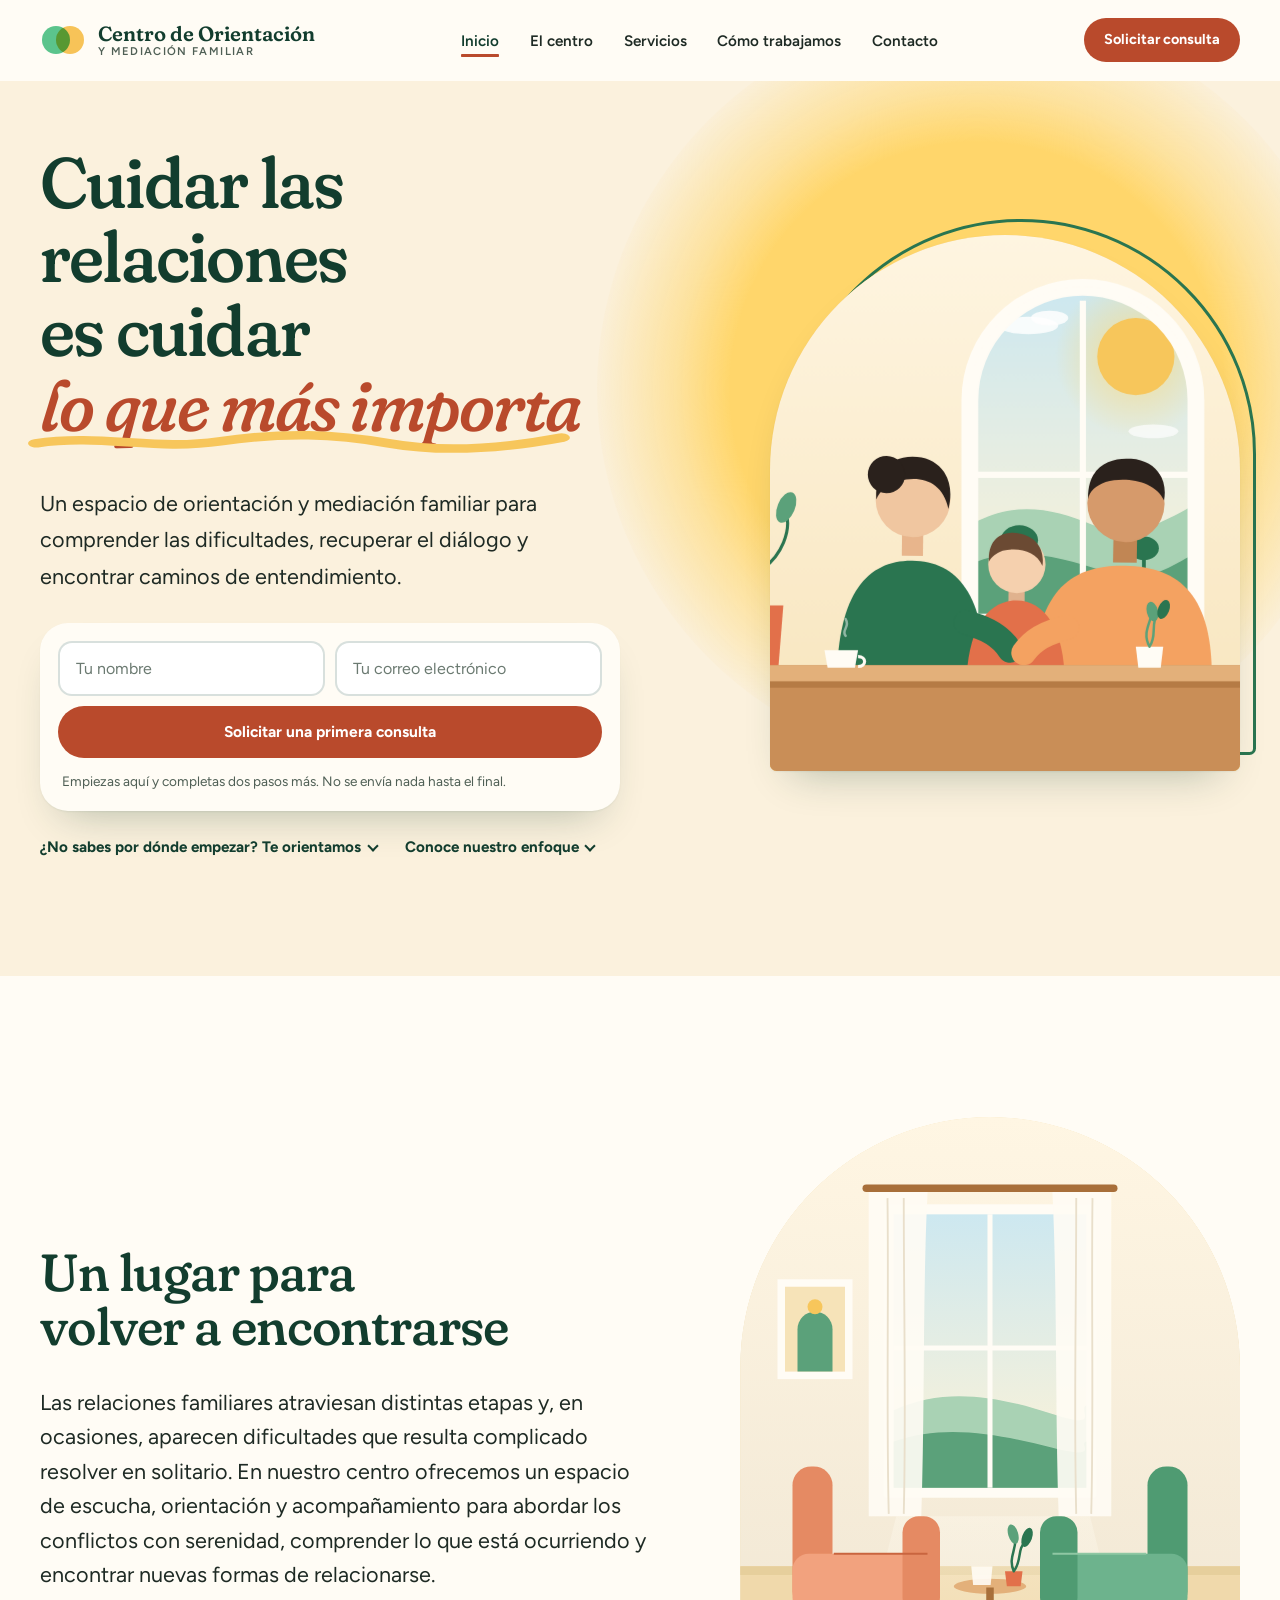
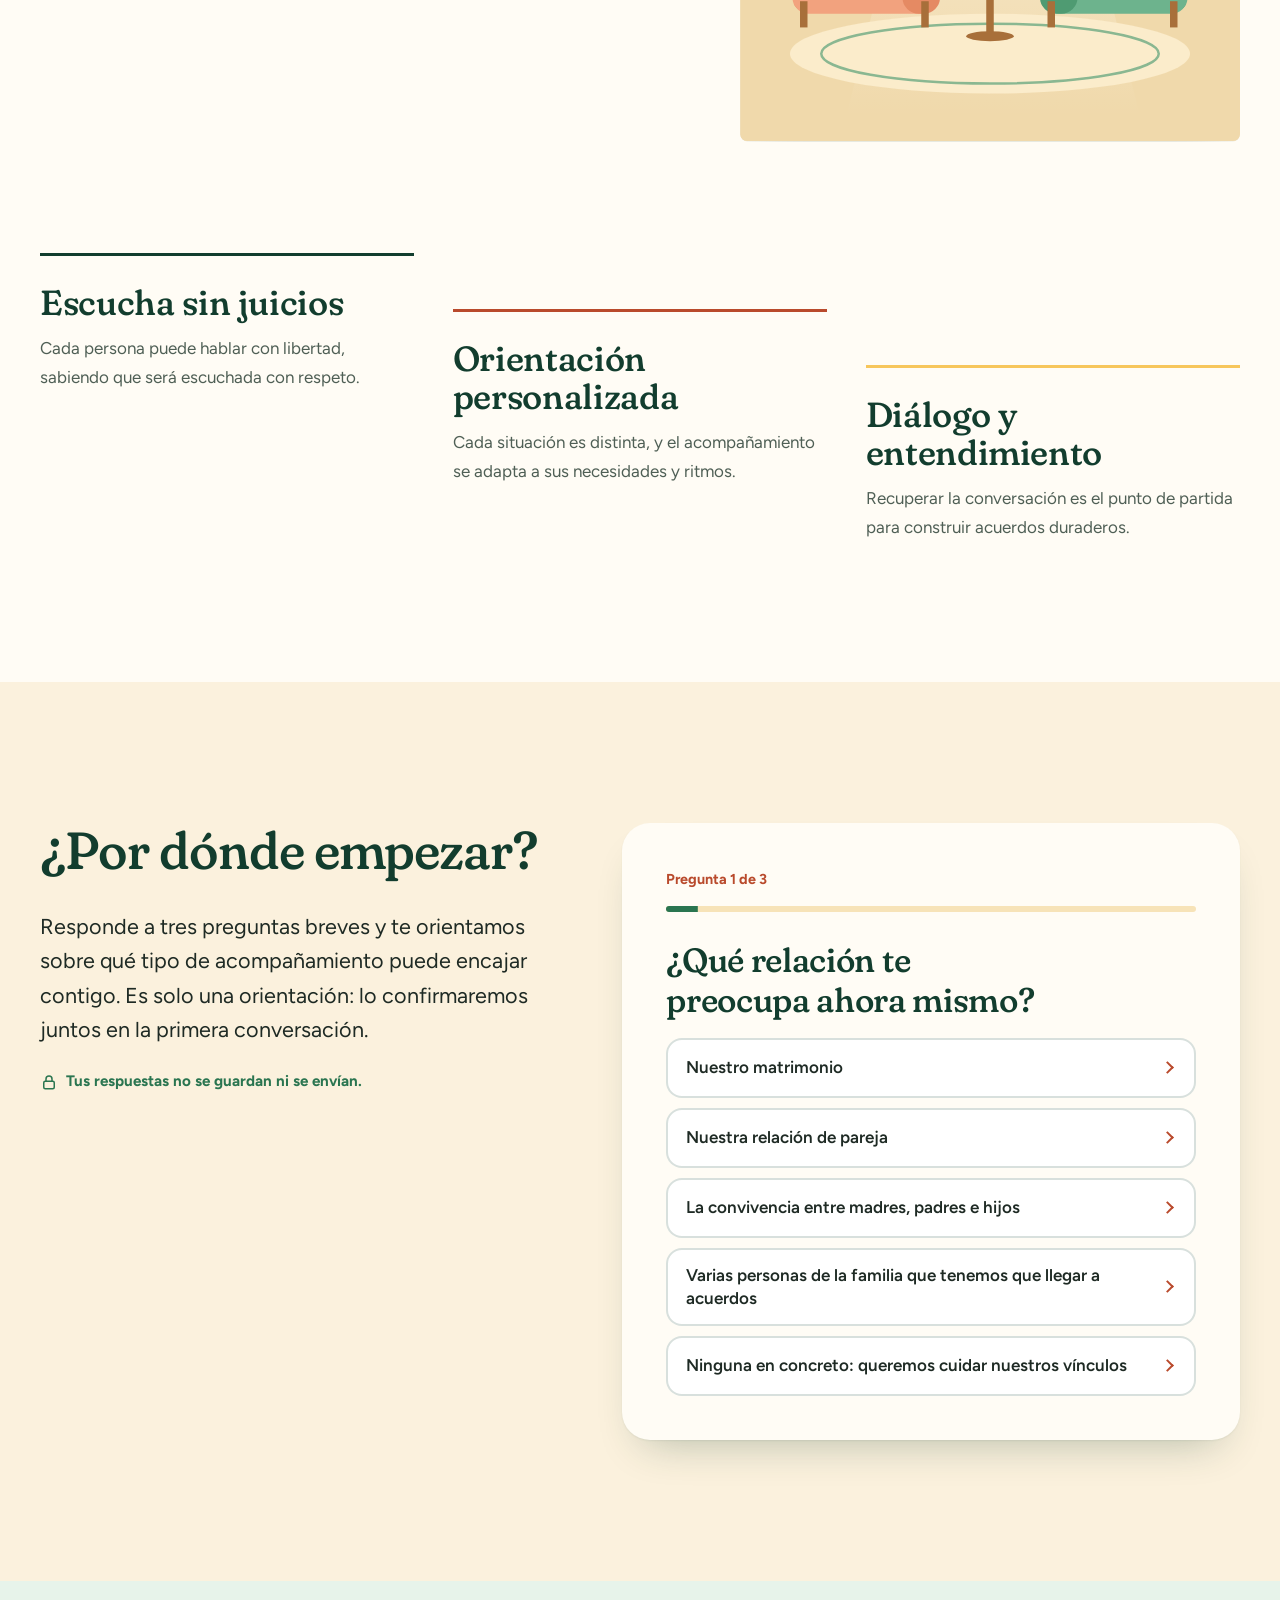
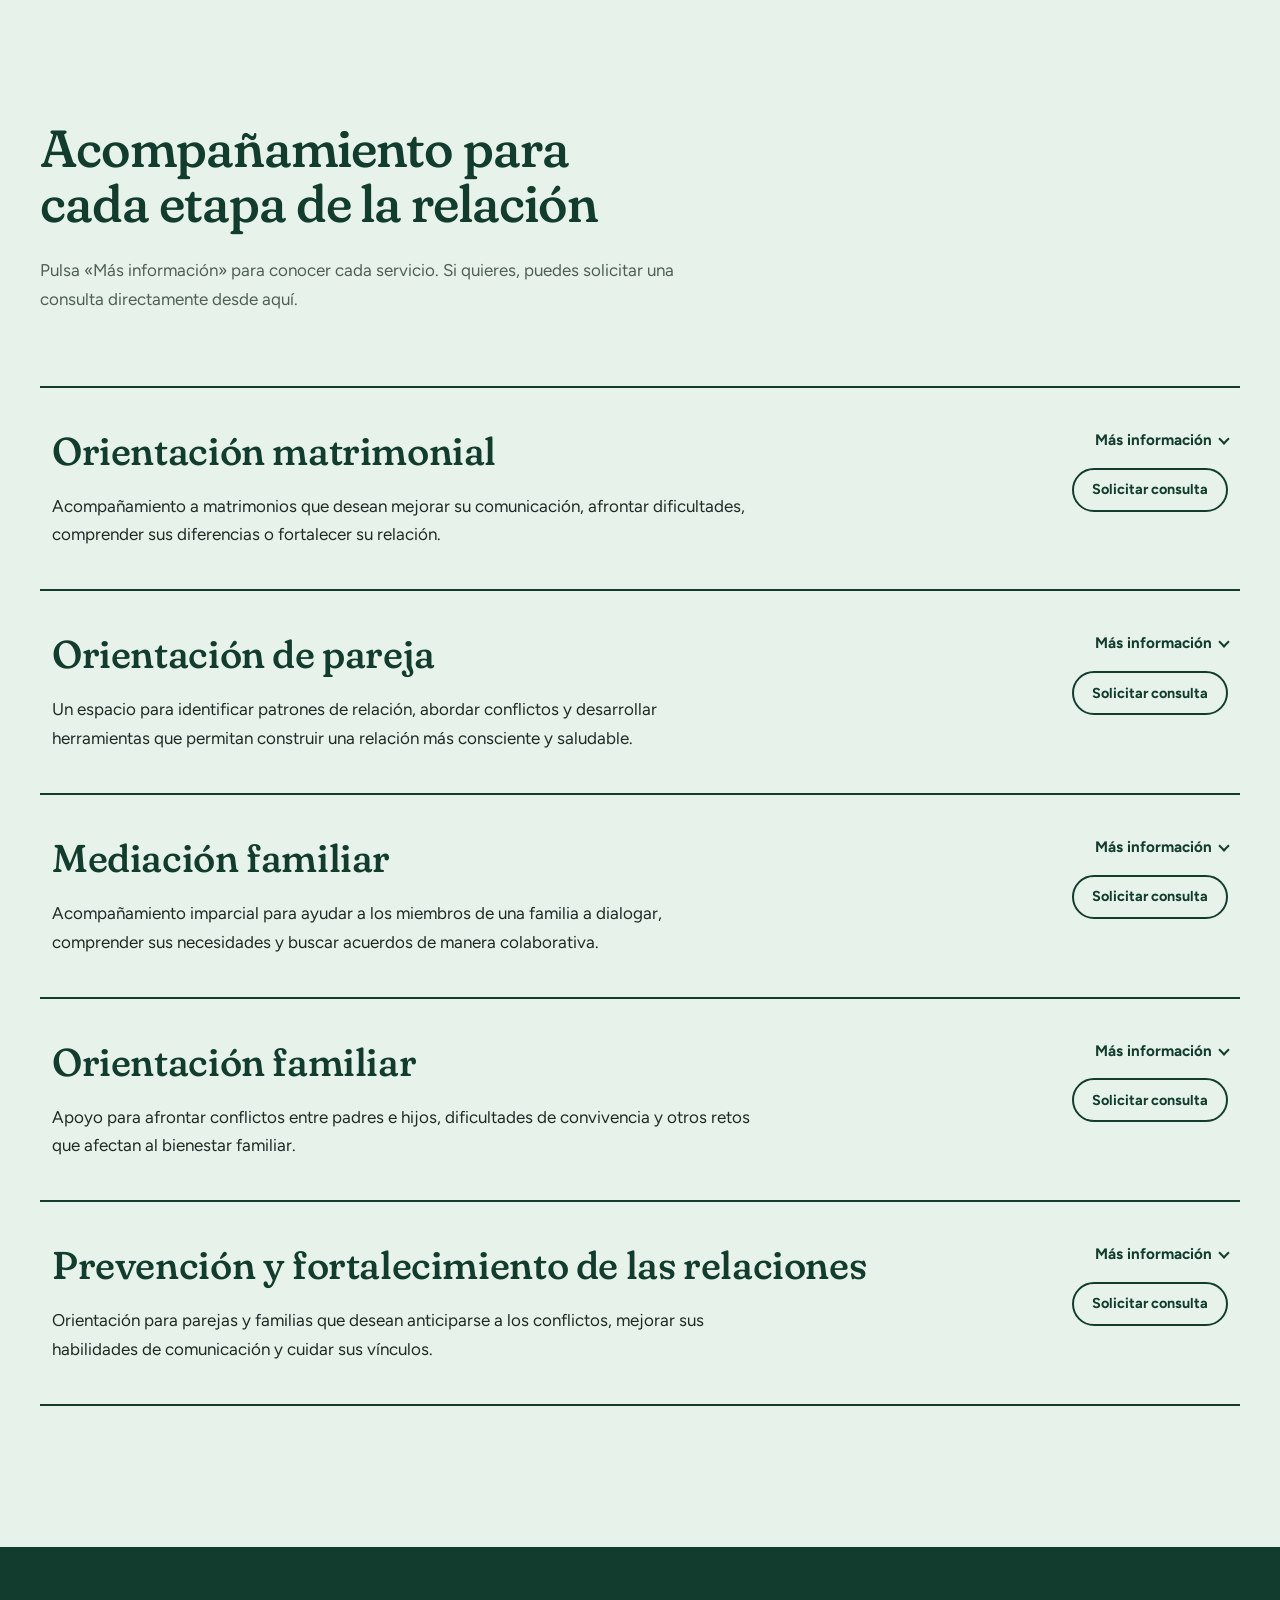
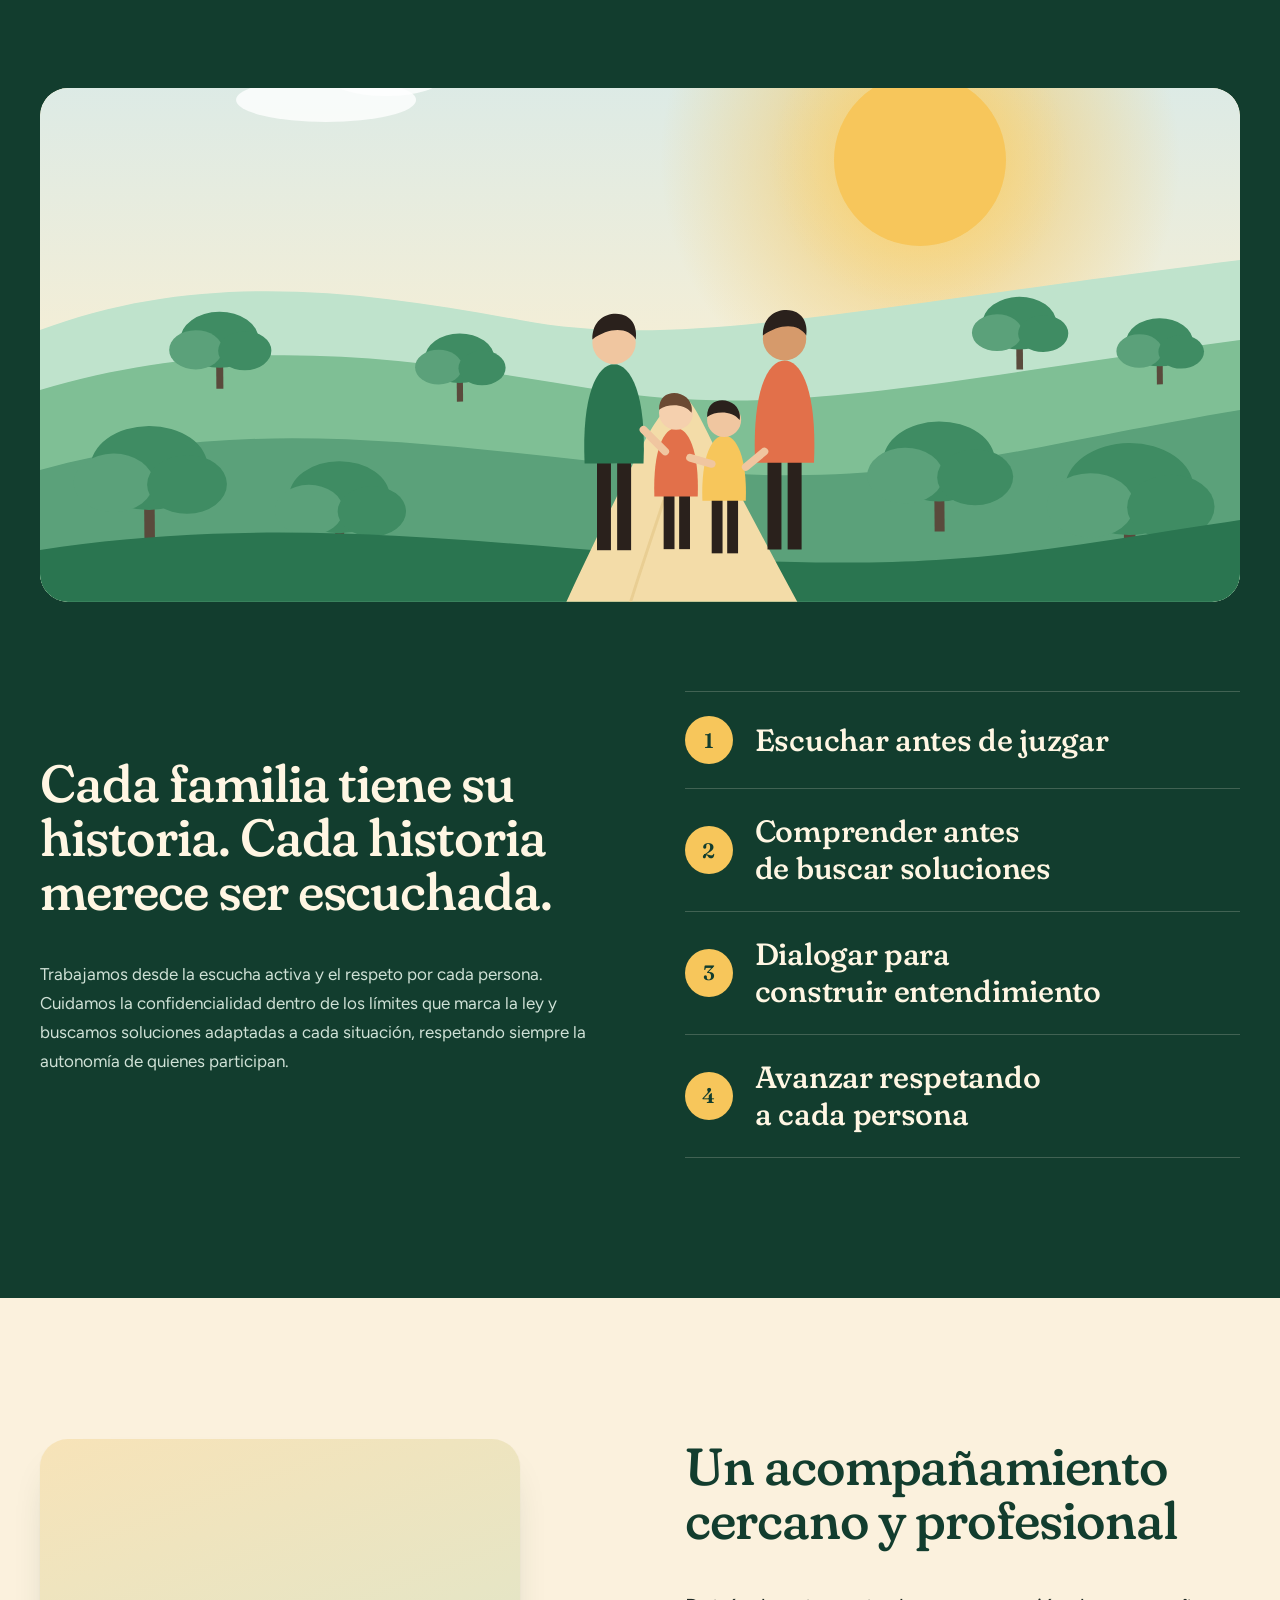
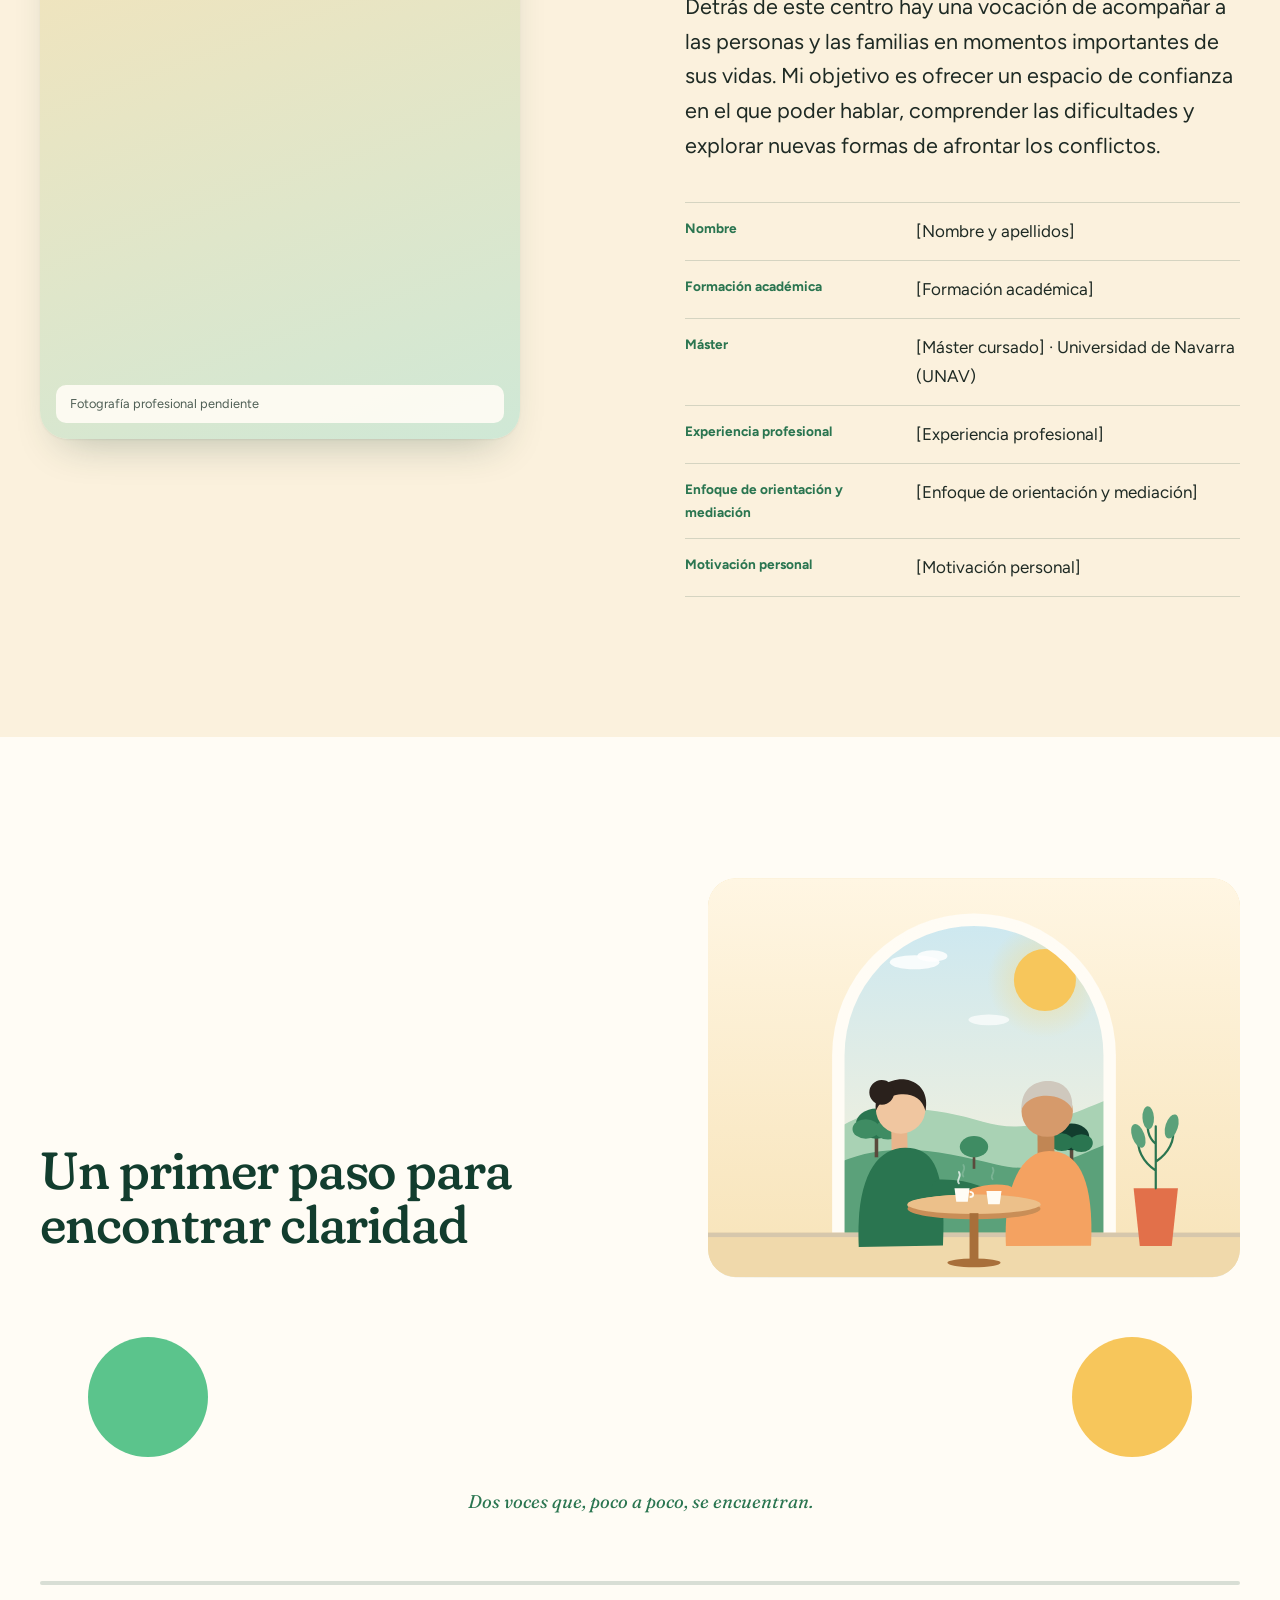
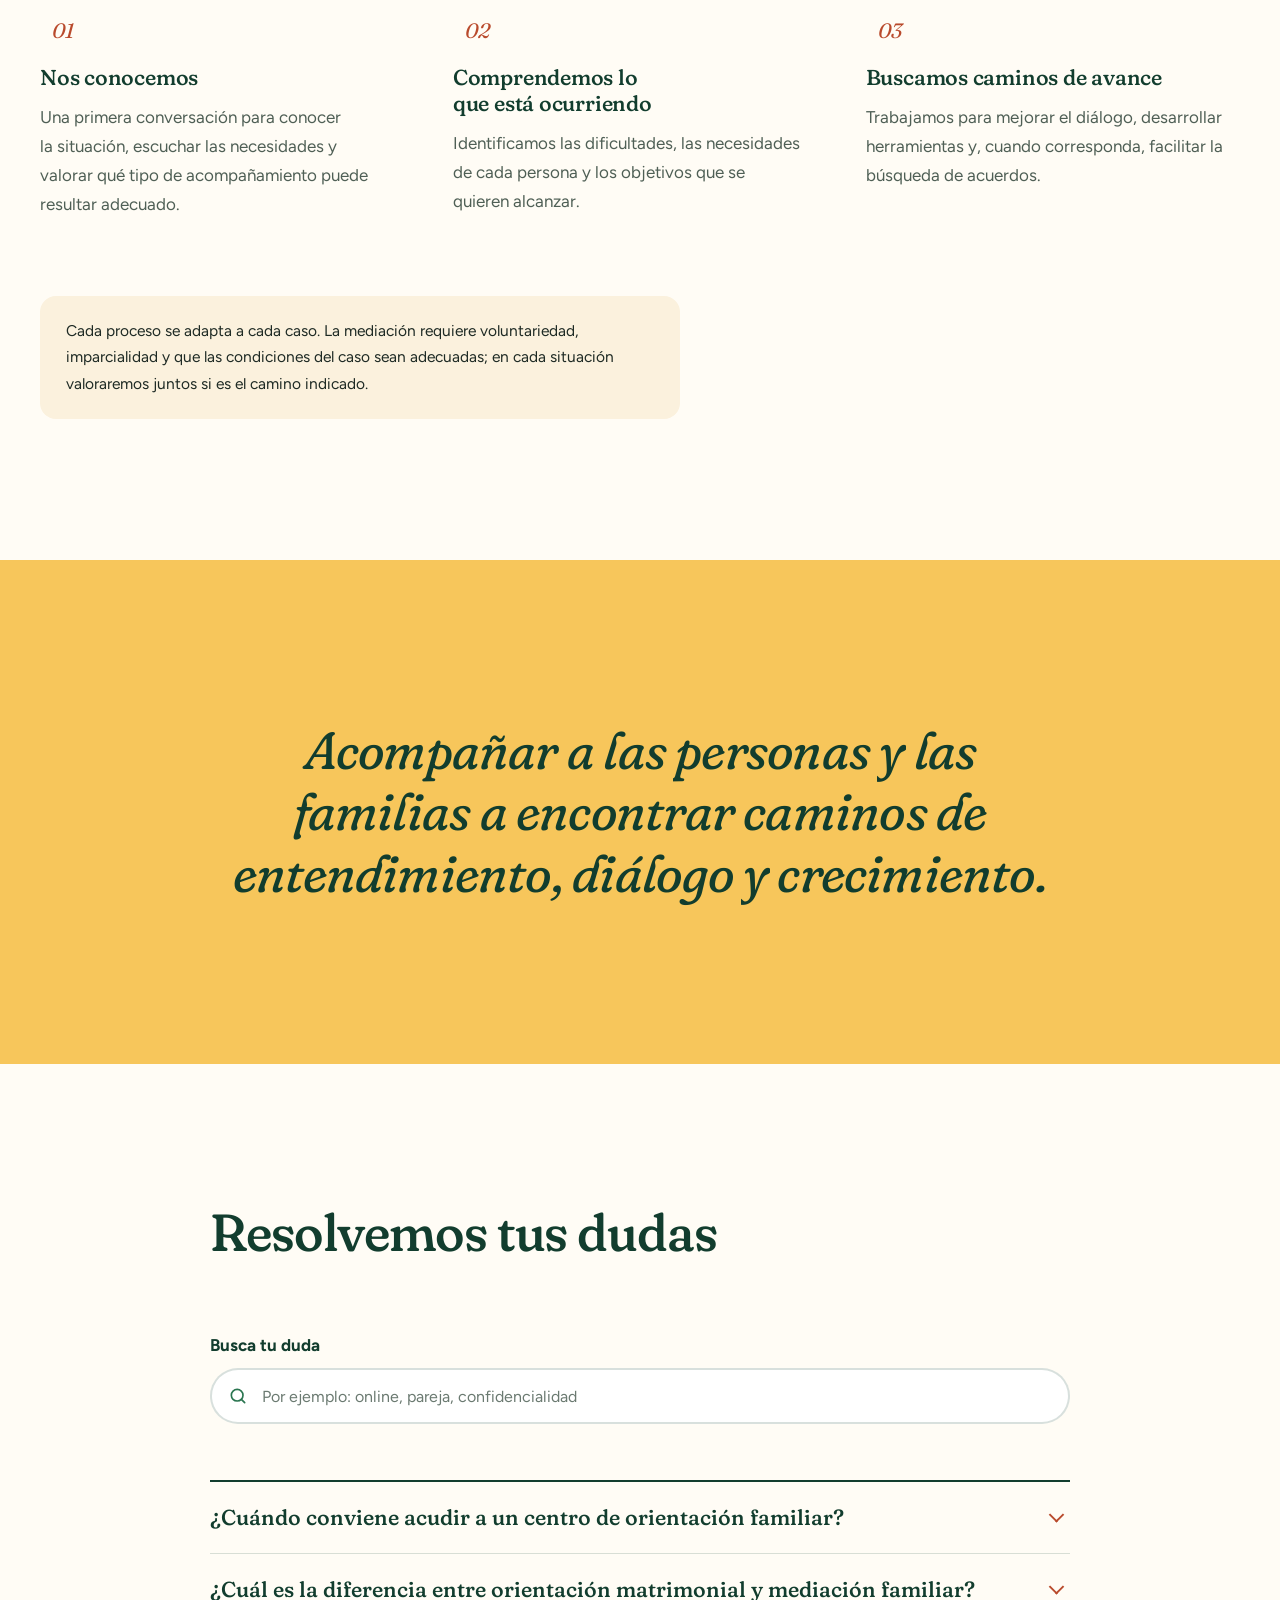
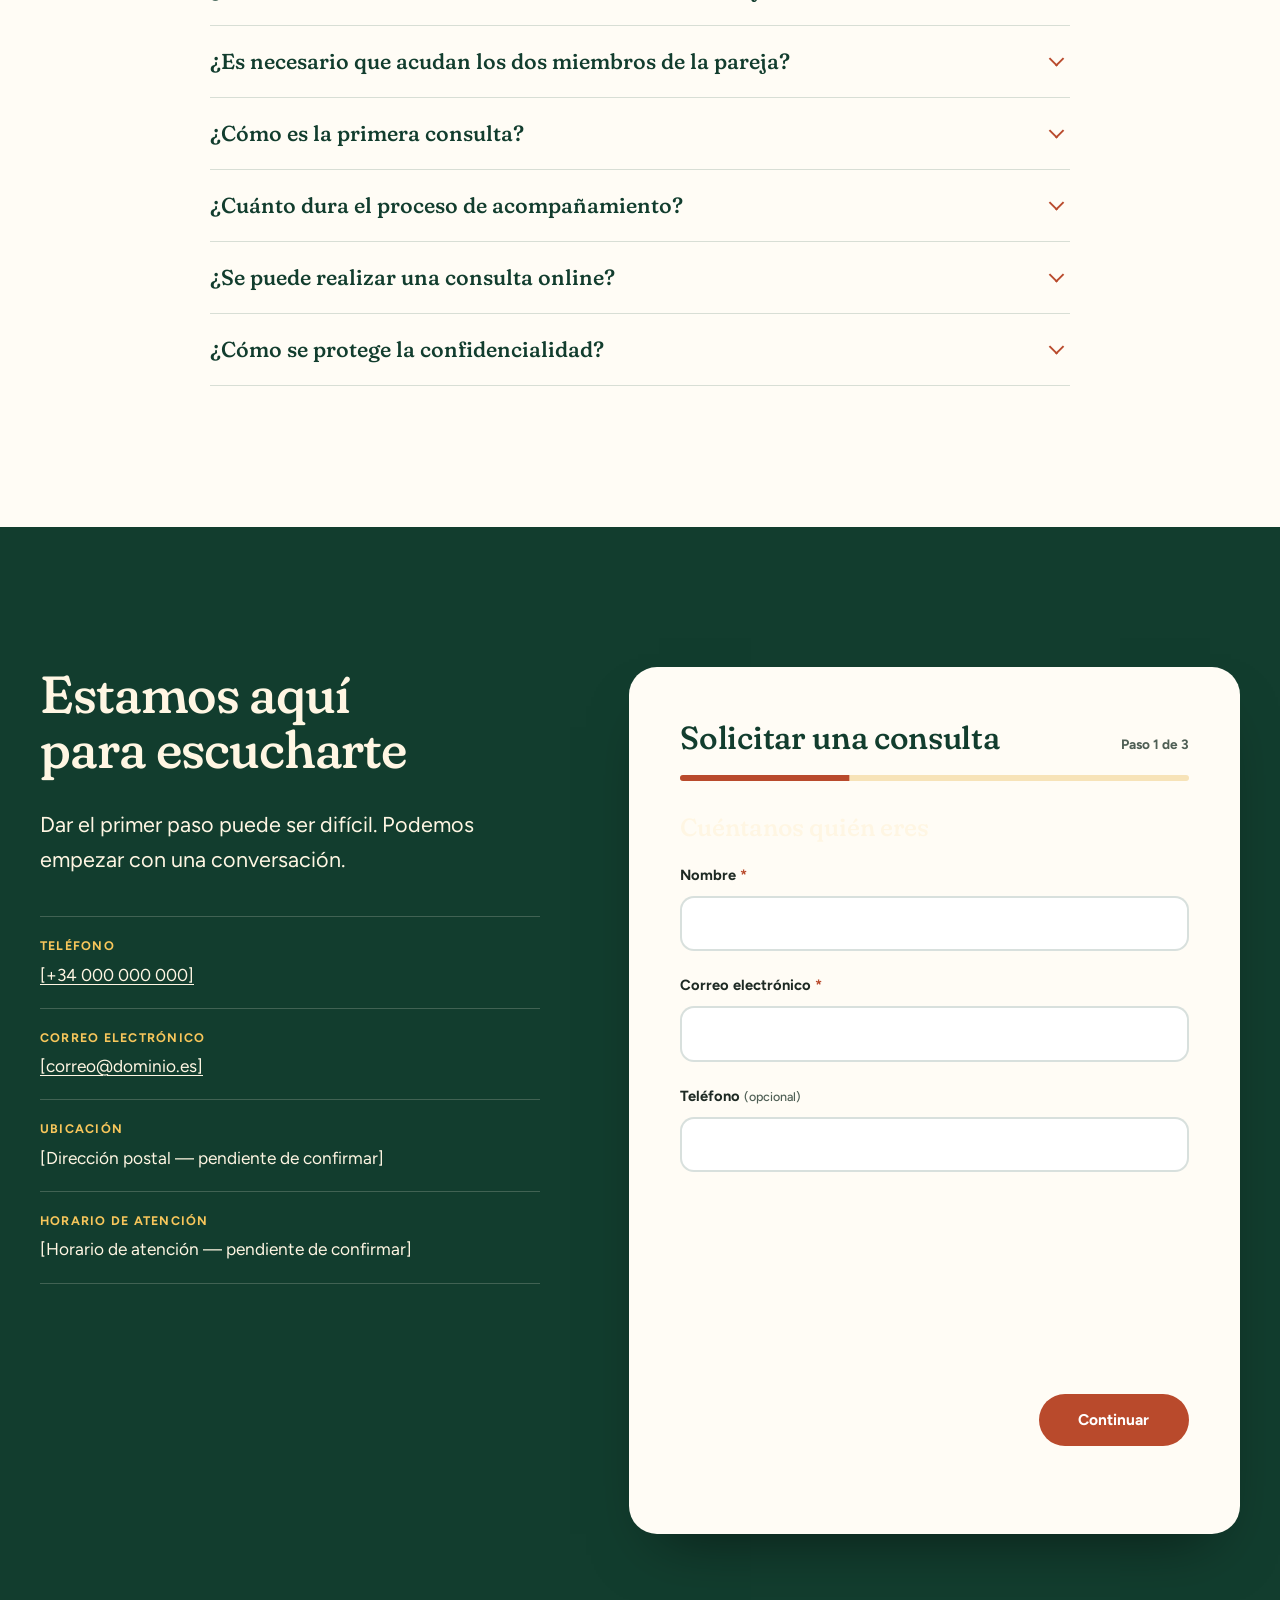
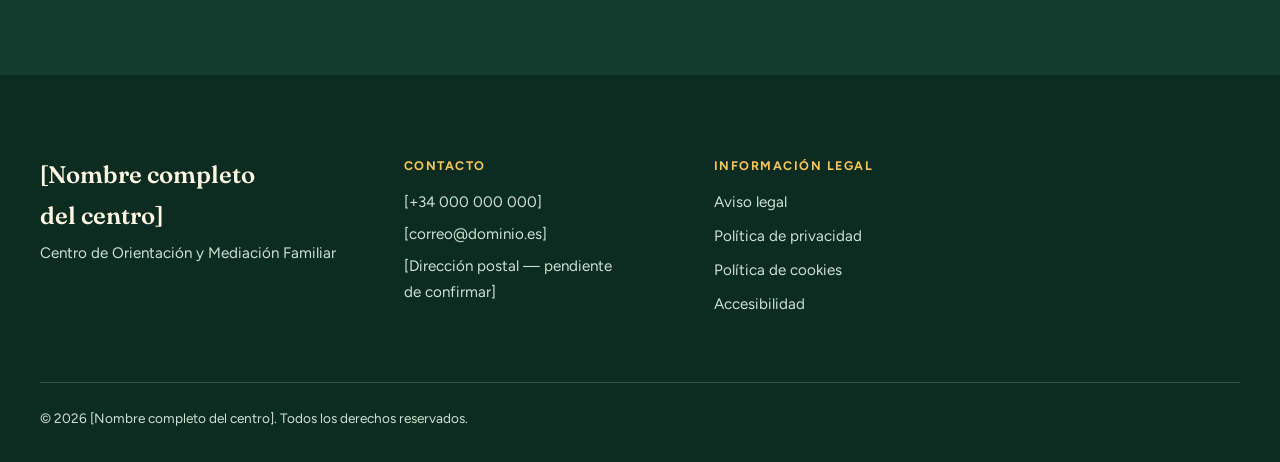
==== commit edc353e8: "Añade interactividad: guía de orientación, menú que sigue la lectura y más - Guía «¿Por dónde empeza" ====
--- a/index.html
+++ b/index.html
@@ -55,6 +55,7 @@
           <li><a href="#contacto">Contacto</a></li>
           <li class="nav-cta"><a class="btn btn-primary" href="#contacto">Solicitar una primera consulta</a></li>
         </ul>
+        <span class="nav-indicator" aria-hidden="true"></span>
       </nav>
 
       <div class="header-actions">
@@ -70,7 +71,7 @@
 
     <!-- PORTADA: amanece -->
     <section class="hero" id="inicio" aria-labelledby="hero-title" data-hero>
-      <div class="hero-sun-wrap" aria-hidden="true"><div class="hero-sun"></div></div>
+      <div class="hero-sun-wrap" aria-hidden="true"><div class="hero-sun-move"><div class="hero-sun"></div></div></div>
 
       <div class="container hero-grid">
         <div class="hero-copy">
@@ -88,7 +89,7 @@
             <p class="error" id="qs-error" role="alert" hidden></p>
             <p class="qs-note">Empiezas aquí y completas dos pasos más. No se envía nada hasta el final.</p>
           </form>
-          <p class="hero-secondary hero-fade" style="--base: 950ms"><a class="link-more" href="#enfoque">Conoce nuestro enfoque</a></p>
+          <p class="hero-secondary hero-fade" style="--base: 950ms"><a class="link-more" href="#por-donde-empezar">¿No sabes por dónde empezar? Te orientamos</a><a class="link-more" href="#enfoque">Conoce nuestro enfoque</a></p>
         </div>
 
         <div class="arch-wrap">
@@ -132,6 +133,28 @@
       </div>
     </section>
 
+    <!-- GUÍA: ¿POR DÓNDE EMPEZAR? -->
+    <section class="section section-cream" id="por-donde-empezar" aria-labelledby="guia-title">
+      <div class="container guide-grid">
+        <div class="guide-intro">
+          <h2 id="guia-title" data-split>¿Por dónde empezar?</h2>
+          <p class="text-large">Responde a tres preguntas breves y te orientamos sobre qué tipo de acompañamiento puede encajar contigo. Es solo una orientación: lo confirmaremos juntos en la primera conversación.</p>
+          <p class="guide-privacy"><svg viewBox="0 0 24 24" width="18" height="18" aria-hidden="true" fill="none" stroke="currentColor" stroke-width="2" stroke-linecap="round" stroke-linejoin="round"><rect x="5" y="11" width="14" height="10" rx="2"/><path d="M8 11V8a4 4 0 0 1 8 0v3"/></svg>Tus respuestas no se guardan ni se envían.</p>
+        </div>
+
+        <div class="guide" id="guide">
+          <div class="guide-head">
+            <p class="guide-count" id="guide-count" aria-live="polite">Pregunta 1 de 3</p>
+            <button class="guide-back link-more" type="button" hidden>Atrás</button>
+          </div>
+          <div class="guide-progress" aria-hidden="true"><span id="guide-bar"></span></div>
+          <div class="guide-stage" id="guide-stage">
+            <p>Para usar la guía necesitas tener JavaScript activado. También puedes <a href="#contacto">escribirnos directamente</a> y te orientamos nosotros.</p>
+          </div>
+        </div>
+      </div>
+    </section>
+
     <!-- SERVICIOS -->
     <section class="section section-mint" id="servicios" aria-labelledby="servicios-title">
       <div class="container">
@@ -293,6 +316,7 @@
           <p class="voices-caption">Dos voces que, poco a poco, se encuentran.</p>
         </div>
 
+        <div class="steps-progress" aria-hidden="true"><span id="steps-fill"></span></div>
         <ol class="steps" data-stagger>
           <li class="step">
             <span class="step-num" aria-hidden="true">01</span>
@@ -331,6 +355,15 @@
           <h2 id="faq-title" data-split>Resolvemos tus dudas</h2>
         </div>
 
+        <div class="faq-search">
+          <label for="faq-q">Busca tu duda</label>
+          <div class="faq-search-field">
+            <svg viewBox="0 0 24 24" width="20" height="20" aria-hidden="true" fill="none" stroke="currentColor" stroke-width="2" stroke-linecap="round"><circle cx="11" cy="11" r="7"/><path d="M20 20l-4-4"/></svg>
+            <input id="faq-q" type="search" placeholder="Por ejemplo: online, pareja, confidencialidad" autocomplete="off" enterkeyhint="search" aria-describedby="faq-count">
+          </div>
+          <p class="faq-count" id="faq-count" aria-live="polite"></p>
+        </div>
+
         <div class="faq" data-stagger>
           <details>
             <summary>¿Cuándo conviene acudir a un centro de orientación familiar?</summary>
@@ -361,6 +394,7 @@
             <p>La información que compartes es confidencial, dentro de los límites que establece la ley. Solo se utilizan tus datos para gestionar tu consulta. Consulta nuestra <a href="legal.html#privacidad">política de privacidad</a> para más detalles.</p>
           </details>
         </div>
+        <p class="faq-empty" id="faq-empty" hidden>No encontramos esa pregunta. <a href="#contacto">Escríbenos</a> y te respondemos personalmente.</p>
       </div>
     </section>
 
--- a/css/styles.css
+++ b/css/styles.css
@@ -662,6 +662,103 @@
 .js .hero.is-in .arch-outline { opacity: 1; transform: none; }
 
 /* ==========================================================================
+   Interactividad
+   ========================================================================== */
+
+/* Portada: profundidad con el ratón (solo puntero fino; ver main.js) */
+.hero-sun-move { width: 100%; height: 100%; will-change: transform; }
+.arch img { transform: scale(1.06); will-change: transform; }
+.hero-secondary { display: flex; flex-wrap: wrap; gap: 12px 28px; }
+
+/* Menú que sigue la lectura: el indicador se desliza a la sección activa */
+@media (min-width: 921px) { .site-nav { position: relative; } }
+.nav-indicator {
+  position: absolute; left: 0; top: 0; width: 100px; height: 3px; border-radius: 2px;
+  background: var(--clay); transform-origin: left; opacity: 0; pointer-events: none;
+  transition: transform 340ms var(--ease-in-out), opacity 200ms var(--ease-out);
+}
+.nav-indicator.is-on { opacity: 1; }
+.site-nav a[aria-current="true"] { color: var(--pine); }
+@media (max-width: 920px) { .nav-indicator { display: none; } }
+
+/* Guía «¿Por dónde empezar?» */
+.guide-grid { display: grid; grid-template-columns: minmax(0, 0.9fr) minmax(0, 1.1fr); gap: clamp(40px, 6vw, 96px); align-items: start; }
+.guide-intro { min-width: 0; }
+.guide-privacy { display: flex; align-items: center; gap: 8px; margin-top: 1.4rem; font-size: 0.95rem; font-weight: 700; color: var(--leaf); }
+.guide-privacy svg { flex: none; }
+.guide { position: relative; overflow-anchor: none; min-width: 0; min-height: 460px; padding: clamp(24px, 3.5vw, 44px); background: var(--paper); border-radius: var(--radius-lg); box-shadow: var(--shadow); }
+.guide-head { display: flex; align-items: center; justify-content: space-between; gap: 16px; margin-bottom: 14px; }
+.guide-count { margin: 0; font-size: 0.9rem; font-weight: 700; color: var(--clay); }
+.guide-back::after { transform: translateY(1px) rotate(135deg); }
+.guide-progress { height: 6px; margin-bottom: 28px; background: var(--butter); border-radius: 3px; overflow: hidden; }
+.guide-progress span { display: block; height: 100%; background: var(--leaf); transform-origin: left; transform: scaleX(0.06); transition: transform 360ms var(--ease-out); }
+.guide-stage { min-width: 0; }
+.guide-q { margin-bottom: 1.1rem; font-size: clamp(1.6rem, 1.3rem + 1vw, 2.15rem); outline: none; }
+.guide-options { display: grid; gap: 10px; margin: 0; padding: 0; list-style: none; }
+.guide-option {
+  display: flex; align-items: center; justify-content: space-between; gap: 16px;
+  width: 100%; min-height: 60px; padding: 14px 18px;
+  border: 2px solid var(--line); border-radius: 16px; background: #fff;
+  font: inherit; font-weight: 600; line-height: 1.35; text-align: left; color: var(--ink); cursor: pointer;
+  transition: border-color var(--dur) var(--ease-out), background-color var(--dur) var(--ease-out), transform var(--dur-fast) var(--ease-out);
+}
+.guide-option::after {
+  content: ""; flex: none; width: 9px; height: 9px; margin-right: 4px;
+  border-right: 2.5px solid var(--clay); border-top: 2.5px solid var(--clay);
+  transform: rotate(45deg); transition: transform var(--dur) var(--ease-out);
+}
+.guide-option:active { transform: scale(0.98); }
+.guide-option.is-picked { border-color: var(--leaf); background: var(--mint); }
+@media (hover: hover) and (pointer: fine) {
+  .guide-option:hover { border-color: var(--leaf); background: var(--mint); }
+  .guide-option:hover::after { transform: translateX(3px) rotate(45deg); }
+}
+.guide-result-label { margin: 0 0 6px; font-weight: 700; color: var(--leaf); }
+.guide-result h3 { margin-bottom: 0.45em; font-size: clamp(2rem, 1.5rem + 1.6vw, 2.8rem); outline: none; }
+.guide-result > p { color: var(--ink); }
+.guide-note { padding: 14px 16px; background: var(--cream); border-radius: var(--radius); font-size: 0.97rem; }
+.guide-actions { display: flex; flex-wrap: wrap; align-items: center; gap: 14px 24px; margin-top: 24px; }
+.guide-foot { display: flex; flex-wrap: wrap; align-items: baseline; justify-content: space-between; gap: 10px 20px; margin-top: 26px; padding-top: 18px; border-top: 1px solid var(--line); }
+.guide-disclaimer { margin: 0; font-size: 0.85rem; }
+.guide-merge { width: 92px; height: 56px; margin-bottom: 14px; overflow: visible; }
+.guide-merge circle { mix-blend-mode: multiply; transition: transform 800ms var(--ease-out); }
+.guide-merge .a { transform: translateX(-16px); }
+.guide-merge .b { transform: translateX(16px); }
+.guide-merge.is-merged .a, .guide-merge.is-merged .b { transform: none; }
+
+/* Pasos que se iluminan al avanzar */
+.steps-progress { height: 4px; margin-bottom: 0; background: var(--line); border-radius: 2px; overflow: hidden; }
+.steps-progress span { display: block; height: 100%; background: var(--clay); transform-origin: left; transform: scaleX(0); }
+.steps .step { border-top: 0; padding-top: 26px; }
+.step-num {
+  display: inline-block; padding: 2px 12px; border-radius: 999px;
+  transition: background-color 300ms var(--ease-out), color 300ms var(--ease-out);
+}
+.step.is-active .step-num { background: var(--sun); color: var(--pine); }
+
+/* Buscador de preguntas frecuentes */
+.faq-search { margin-bottom: 28px; }
+.faq-search label { display: block; margin-bottom: 8px; font-weight: 700; color: var(--pine); }
+.faq-search-field { position: relative; }
+.faq-search-field svg { position: absolute; left: 18px; top: 50%; transform: translateY(-50%); color: var(--leaf); pointer-events: none; }
+.faq-search input {
+  width: 100%; min-height: 56px; padding: 12px 18px 12px 50px;
+  border: 2px solid var(--line); border-radius: 999px; background: #fff;
+  font: inherit; font-size: 16px; color: var(--ink);
+  transition: border-color var(--dur) var(--ease-out), box-shadow var(--dur) var(--ease-out);
+}
+.faq-search input::placeholder { color: #6B7A71; }
+.faq-search input:focus { outline: none; border-color: var(--leaf); box-shadow: 0 0 0 4px rgba(42, 117, 80, 0.2); }
+@media (hover: hover) and (pointer: fine) { .faq-search input:hover { border-color: var(--leaf); } }
+.faq-count { min-height: 1.4em; margin: 8px 4px 0; font-size: 0.88rem; }
+.faq-empty { margin-top: 18px; padding: 16px 18px; background: var(--cream); border-radius: var(--radius); color: var(--ink); }
+
+@media (max-width: 960px) {
+  .guide-grid { grid-template-columns: minmax(0, 1fr); }
+  .guide { min-height: 0; }
+}
+
+/* ==========================================================================
    Responsive
    ========================================================================== */
 @media (max-width: 960px) {
